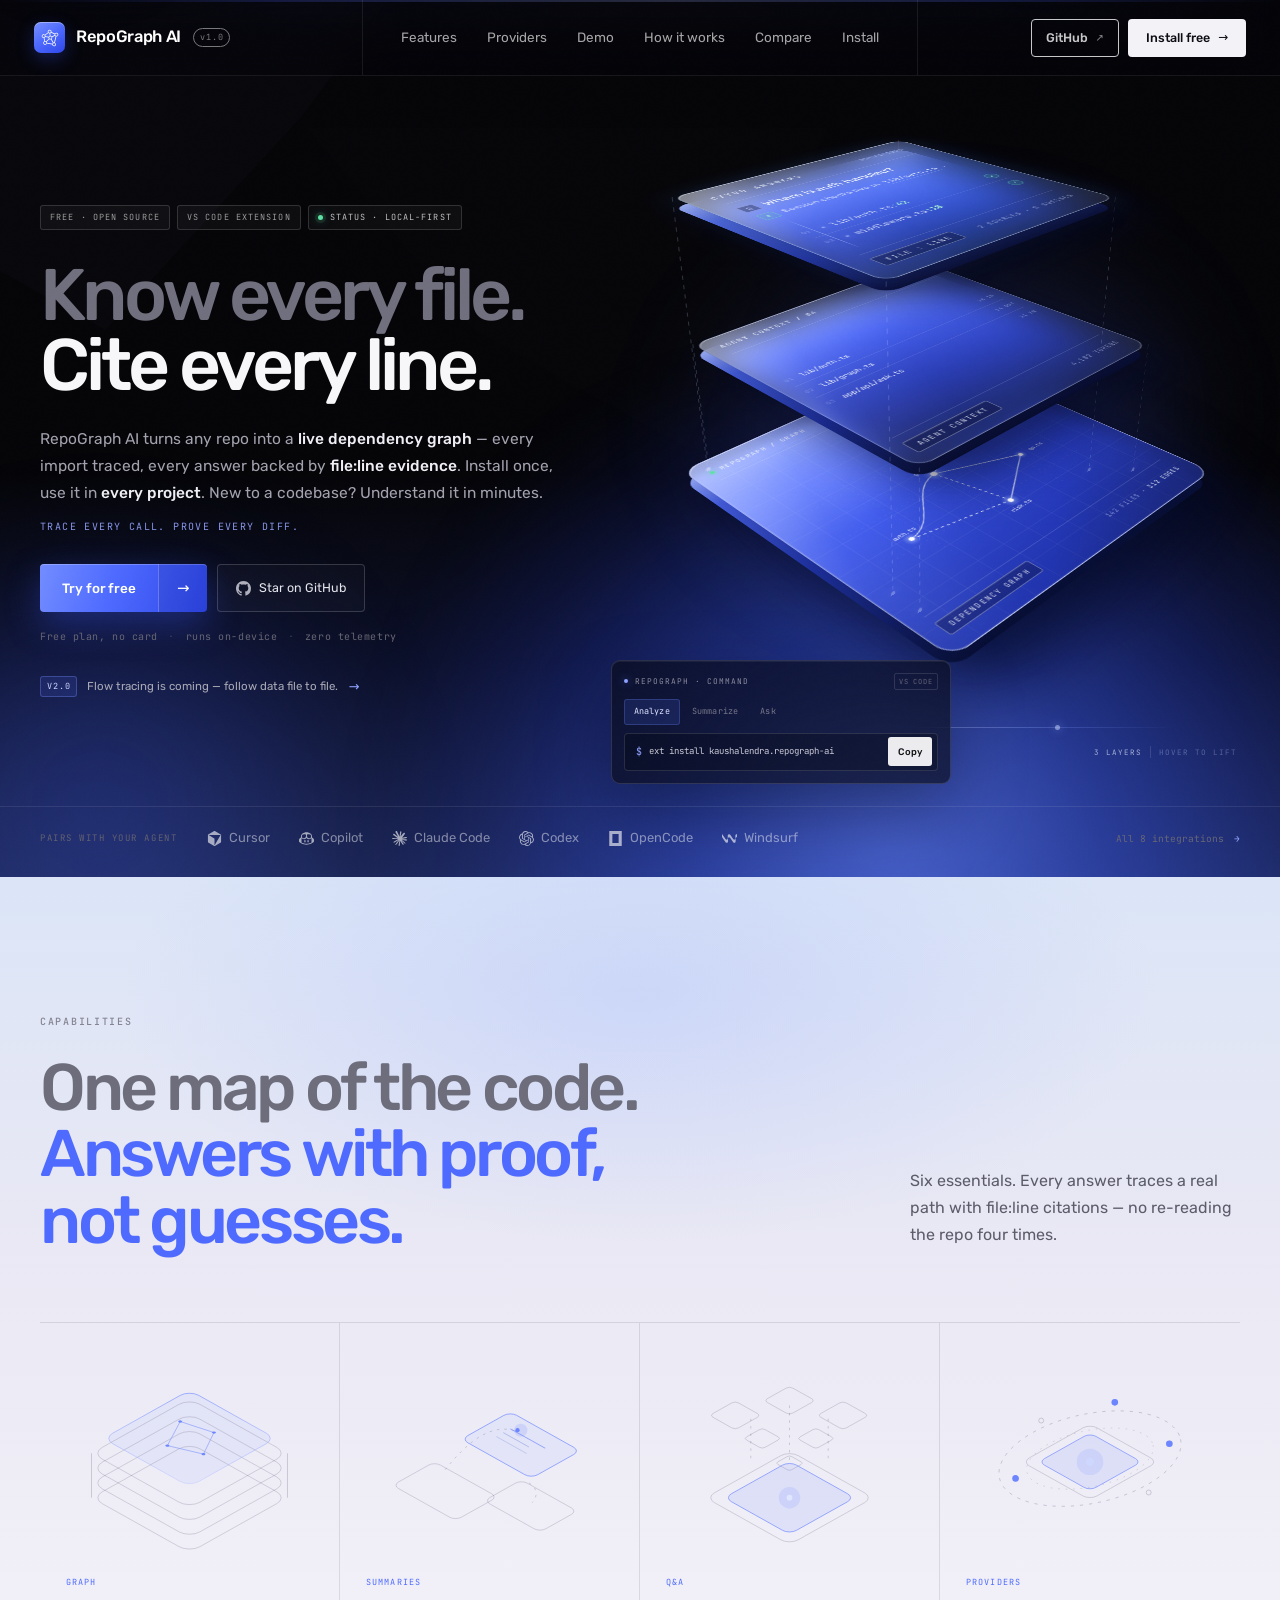
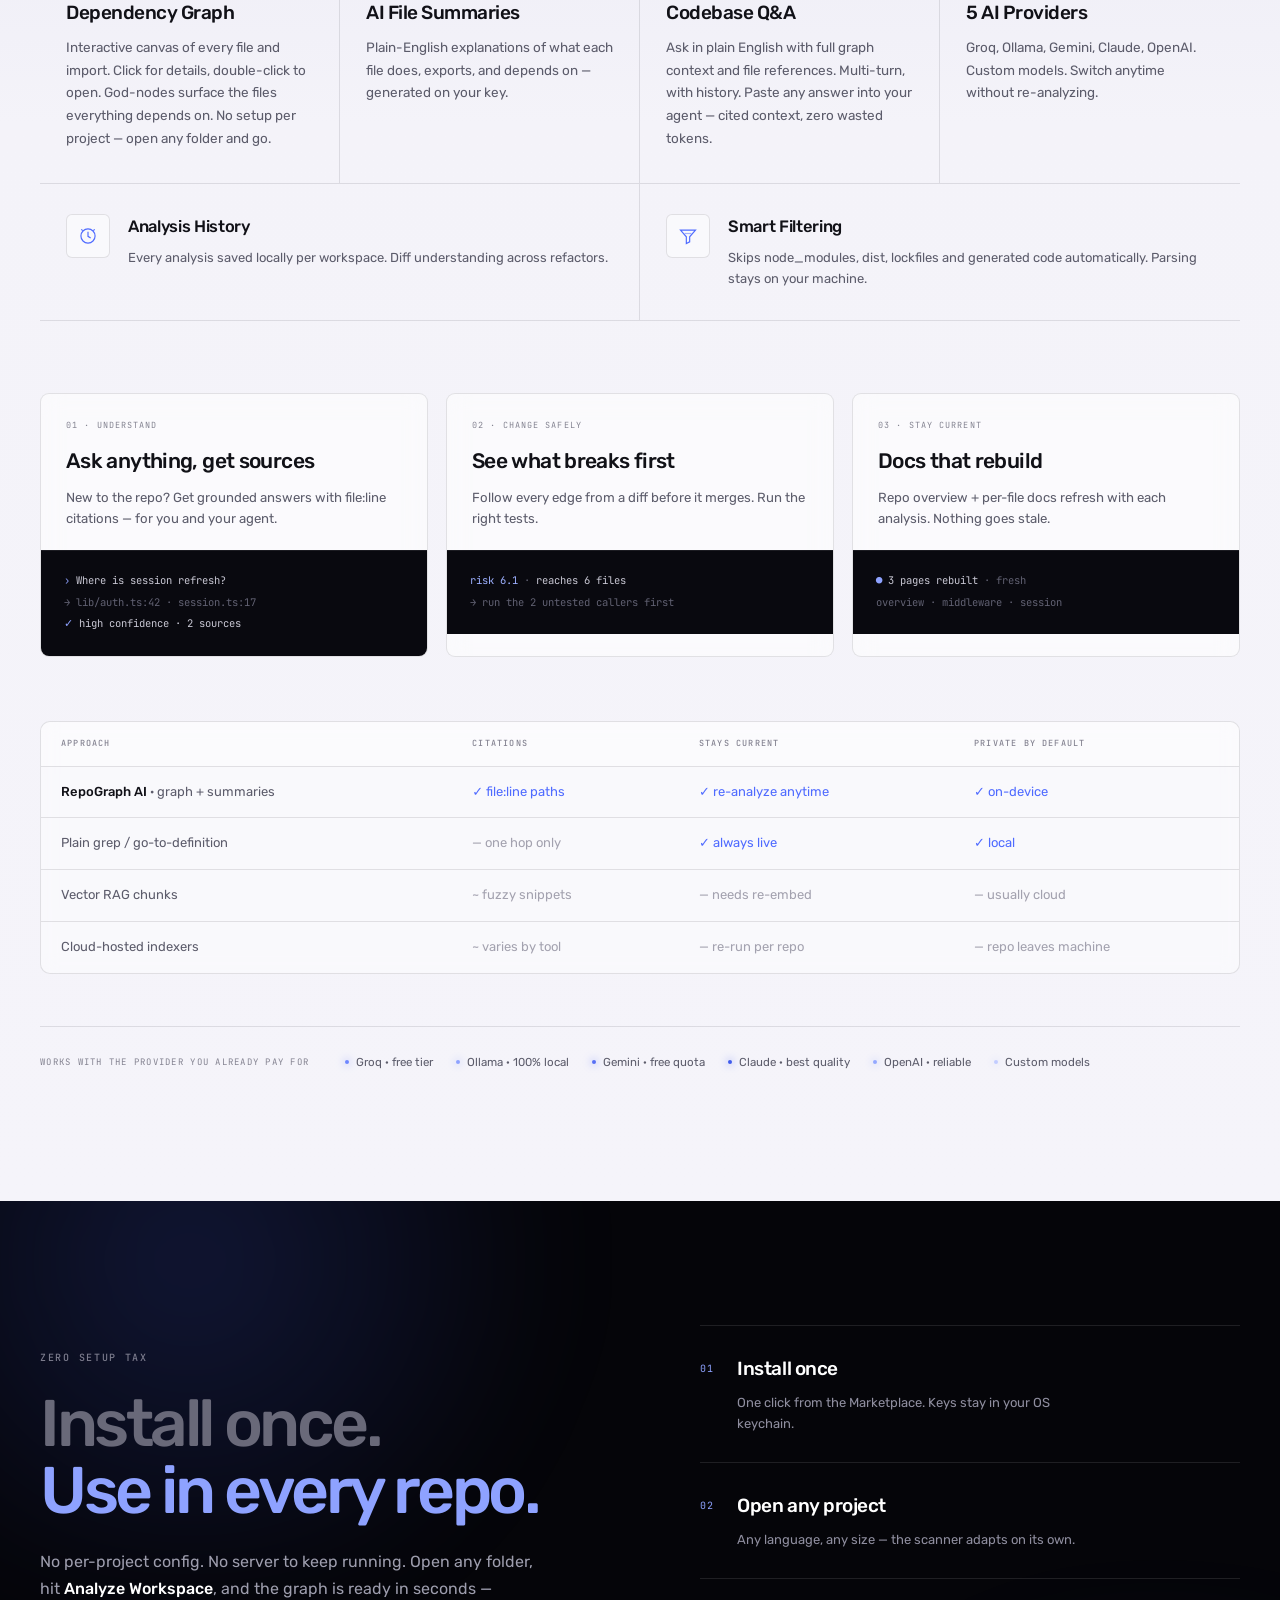
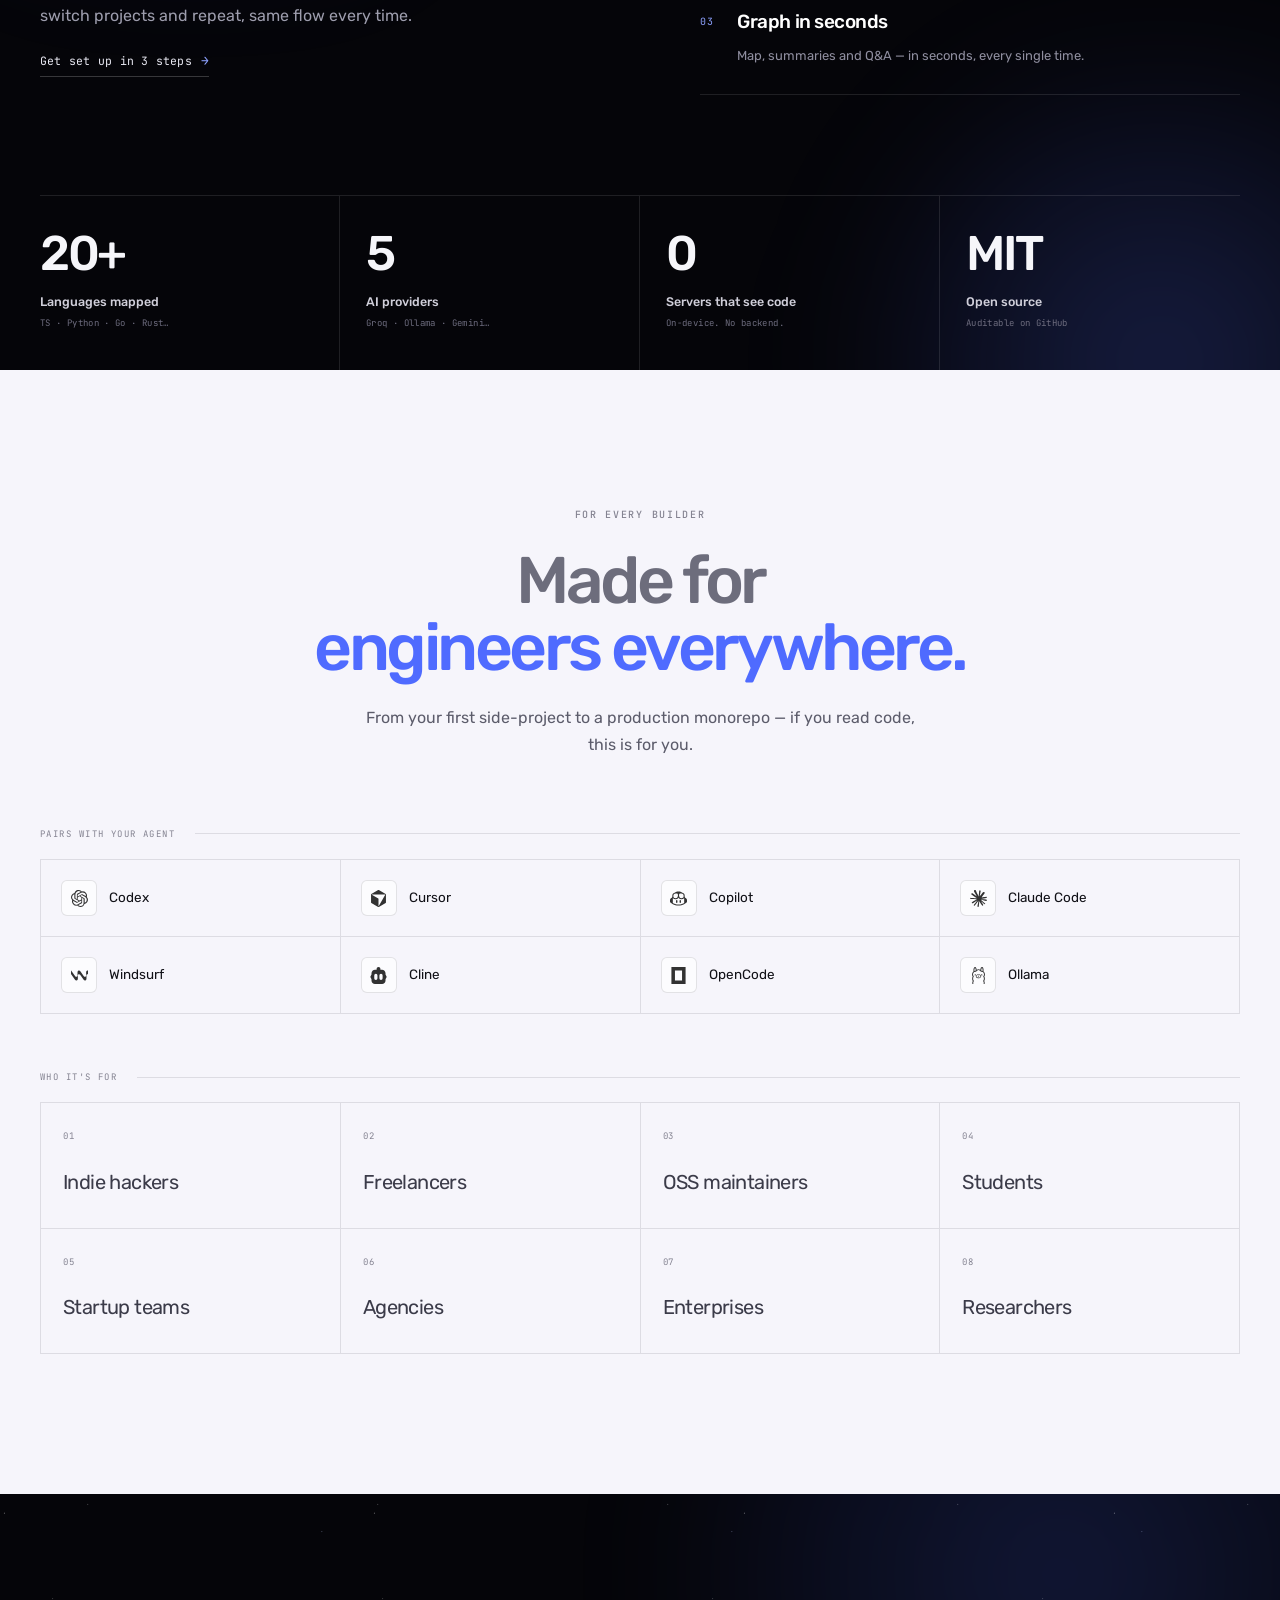
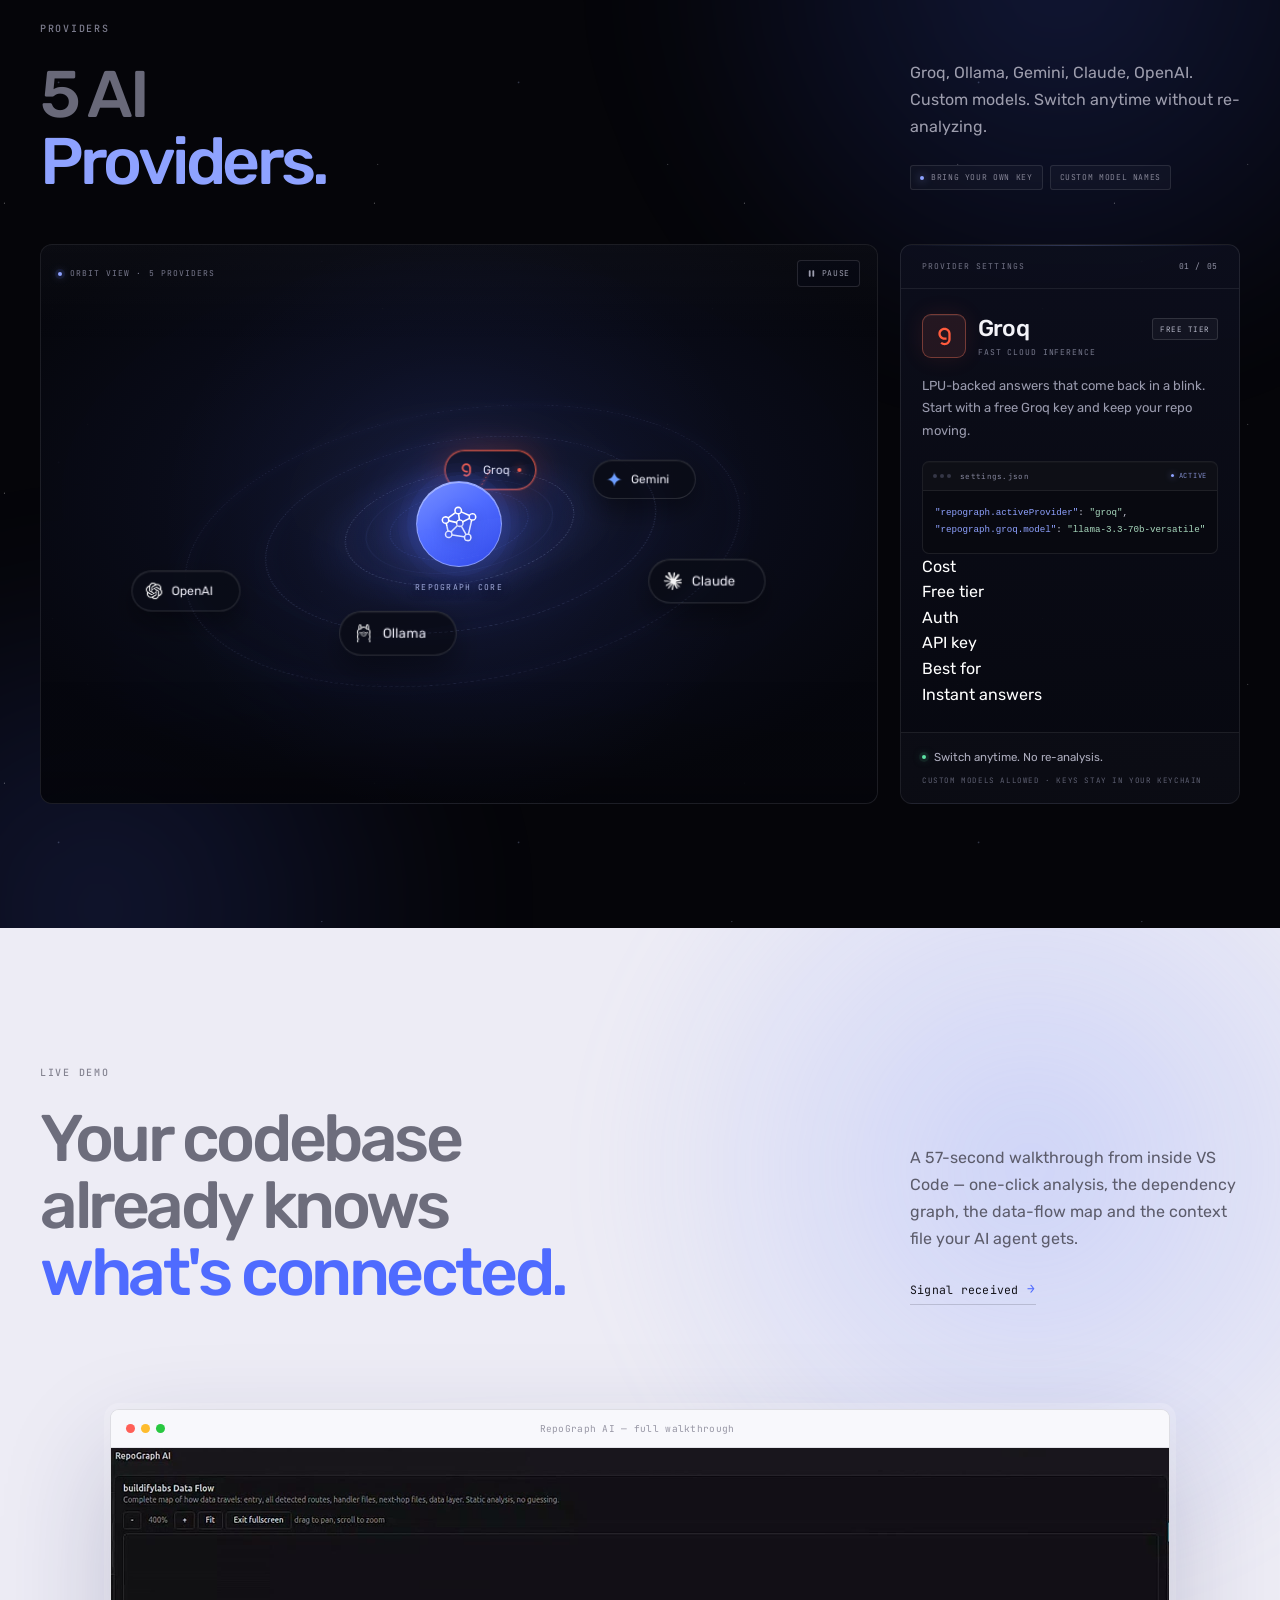
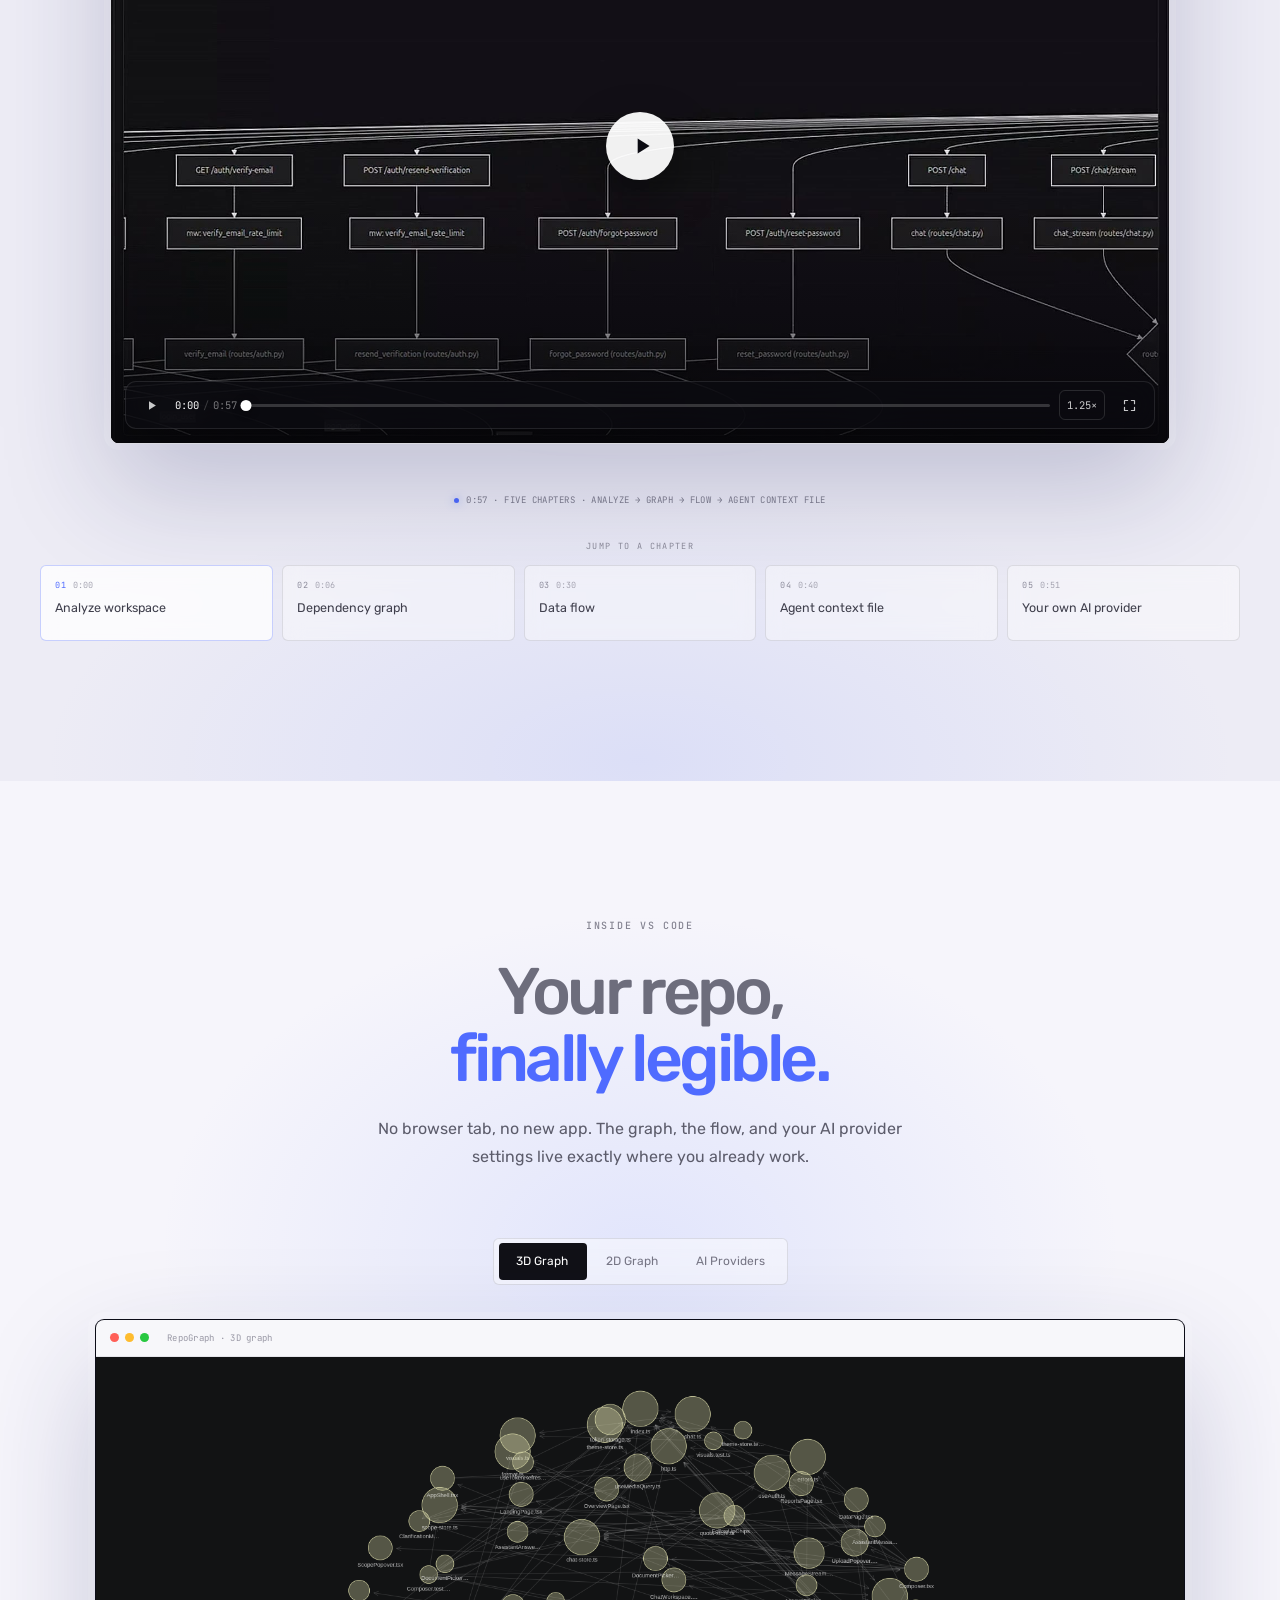
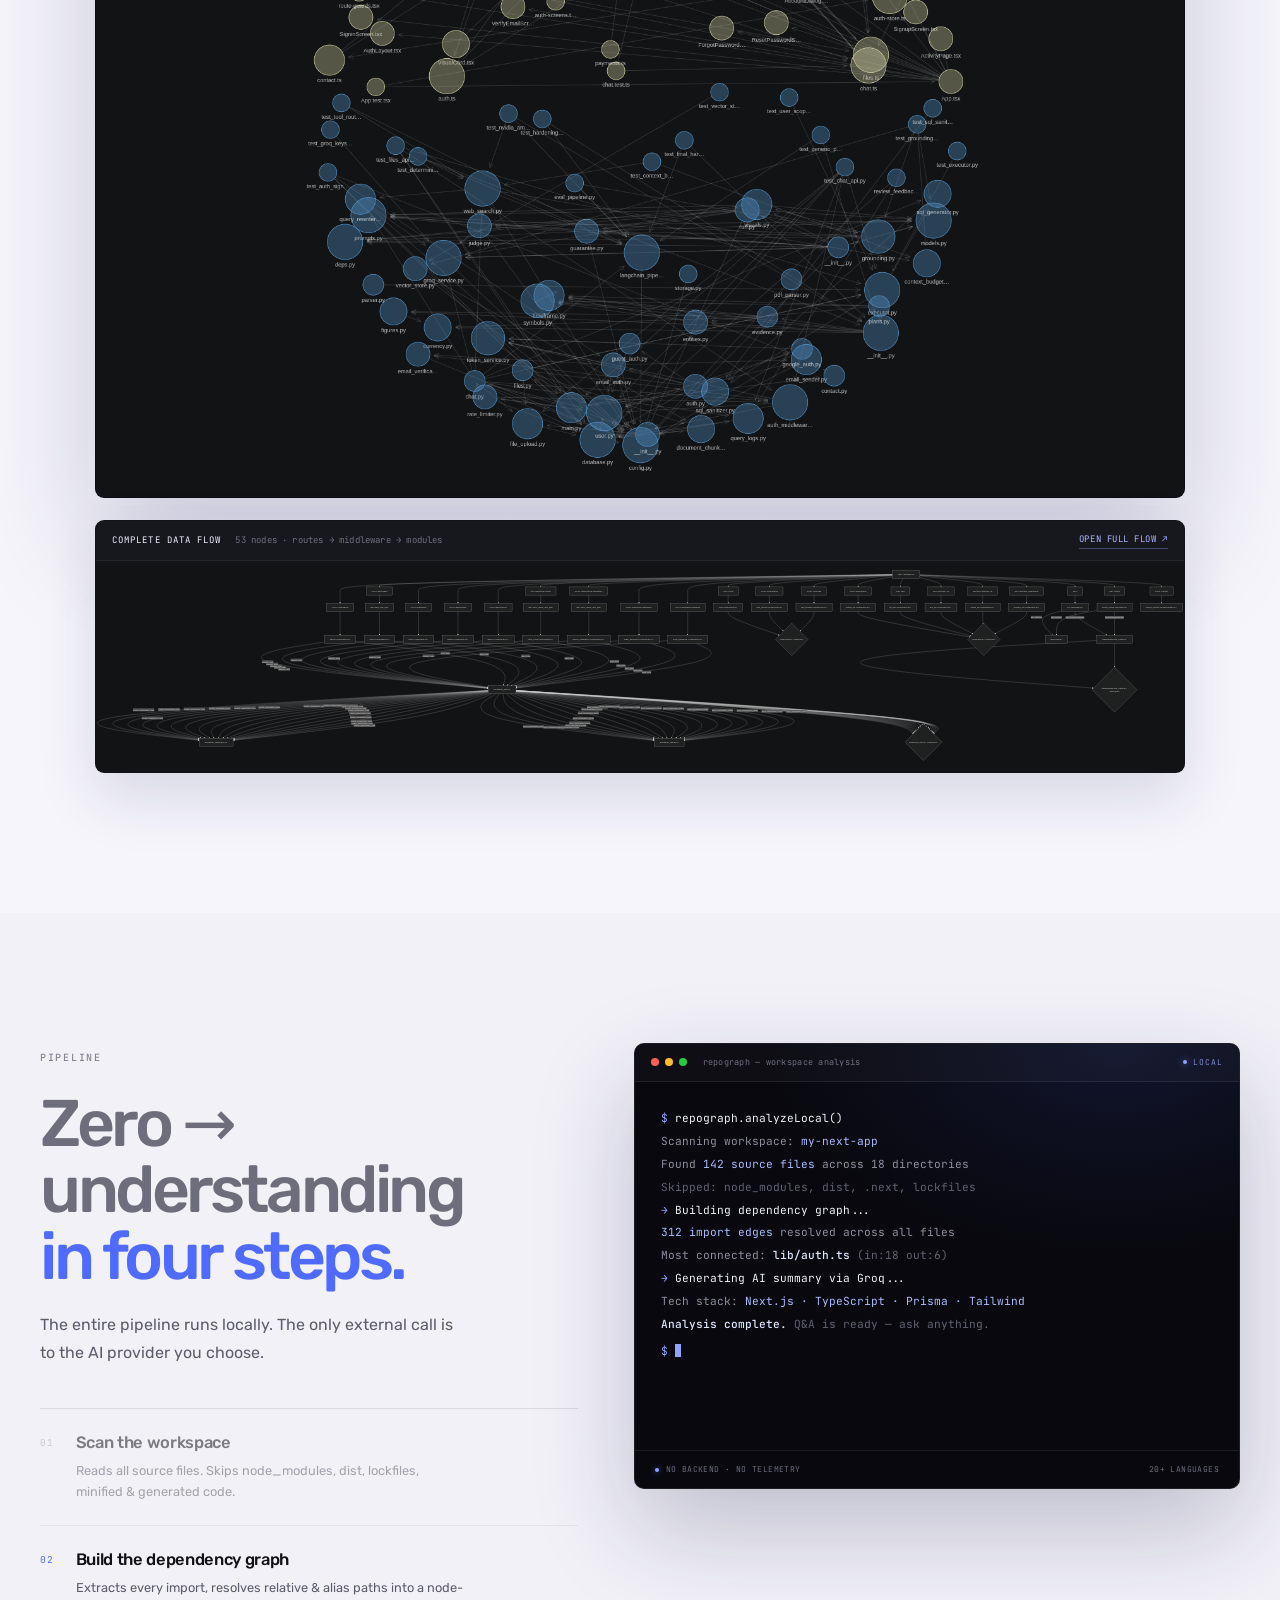
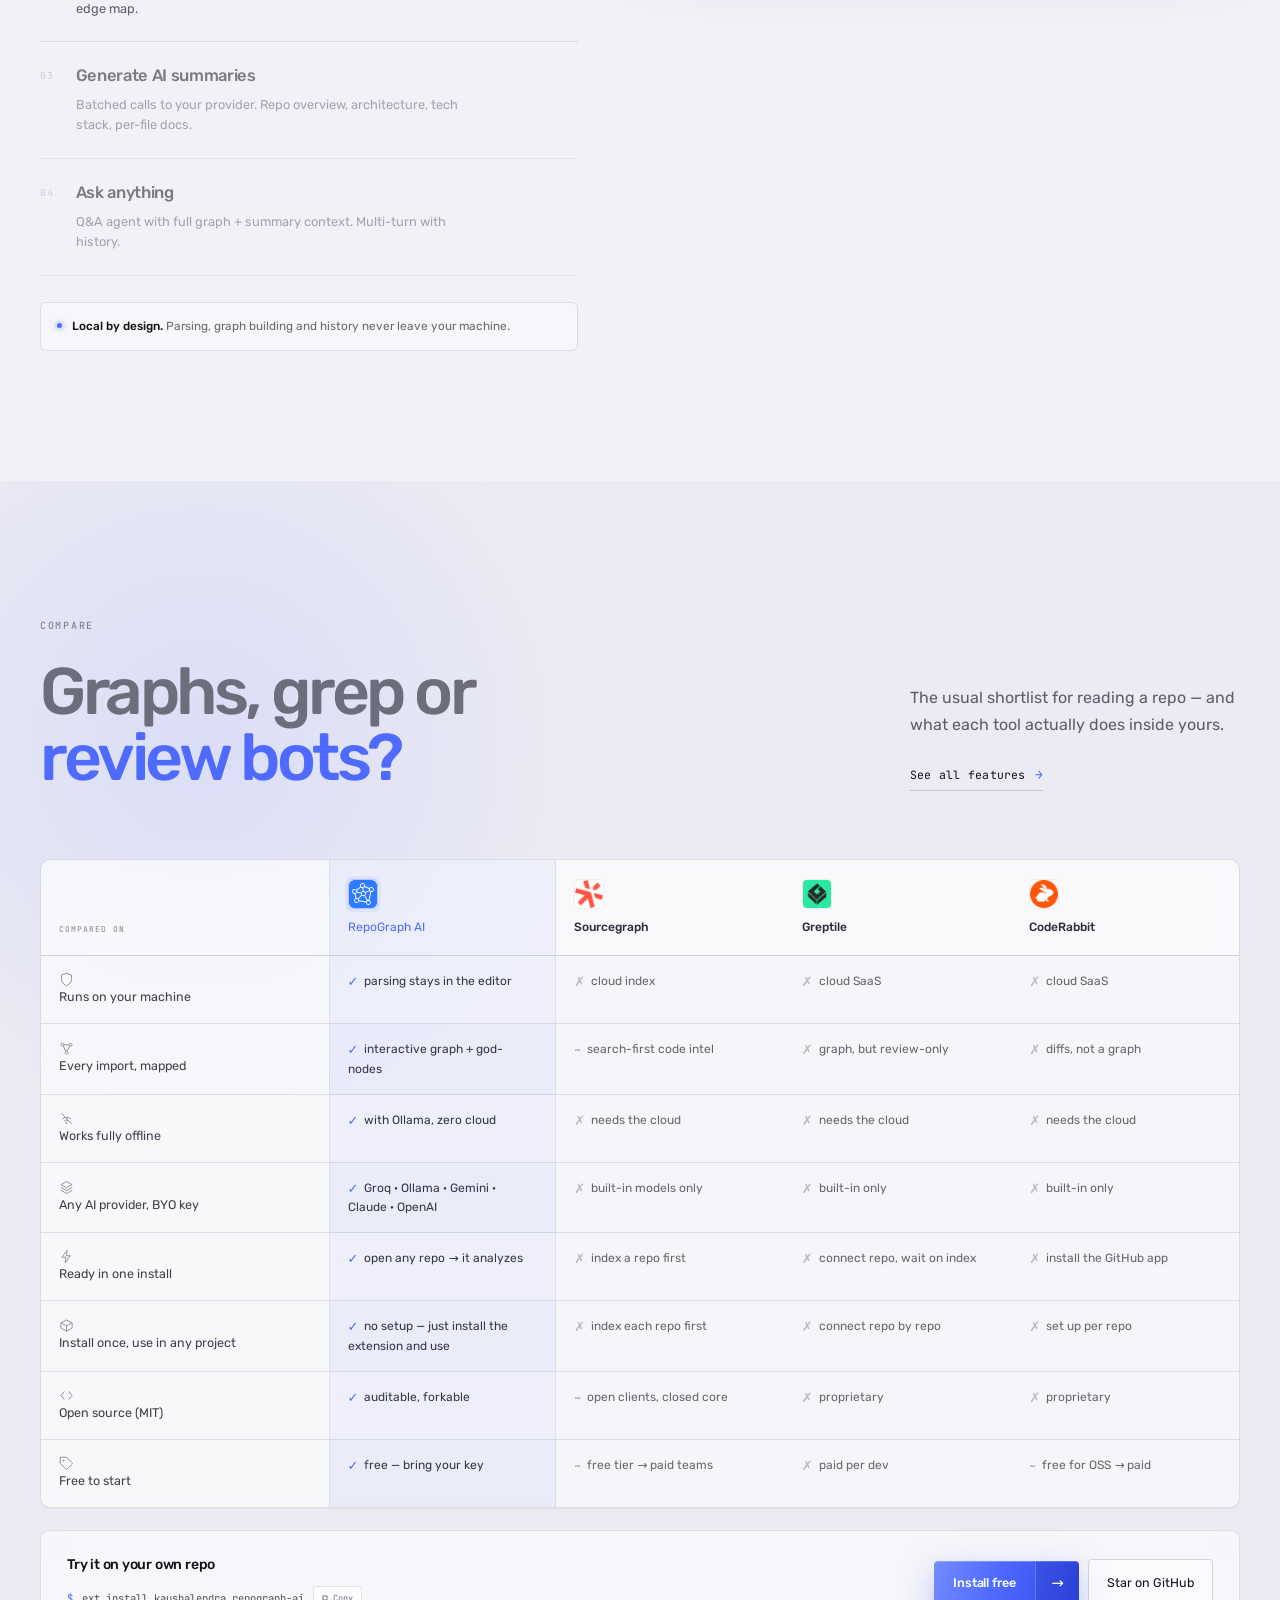
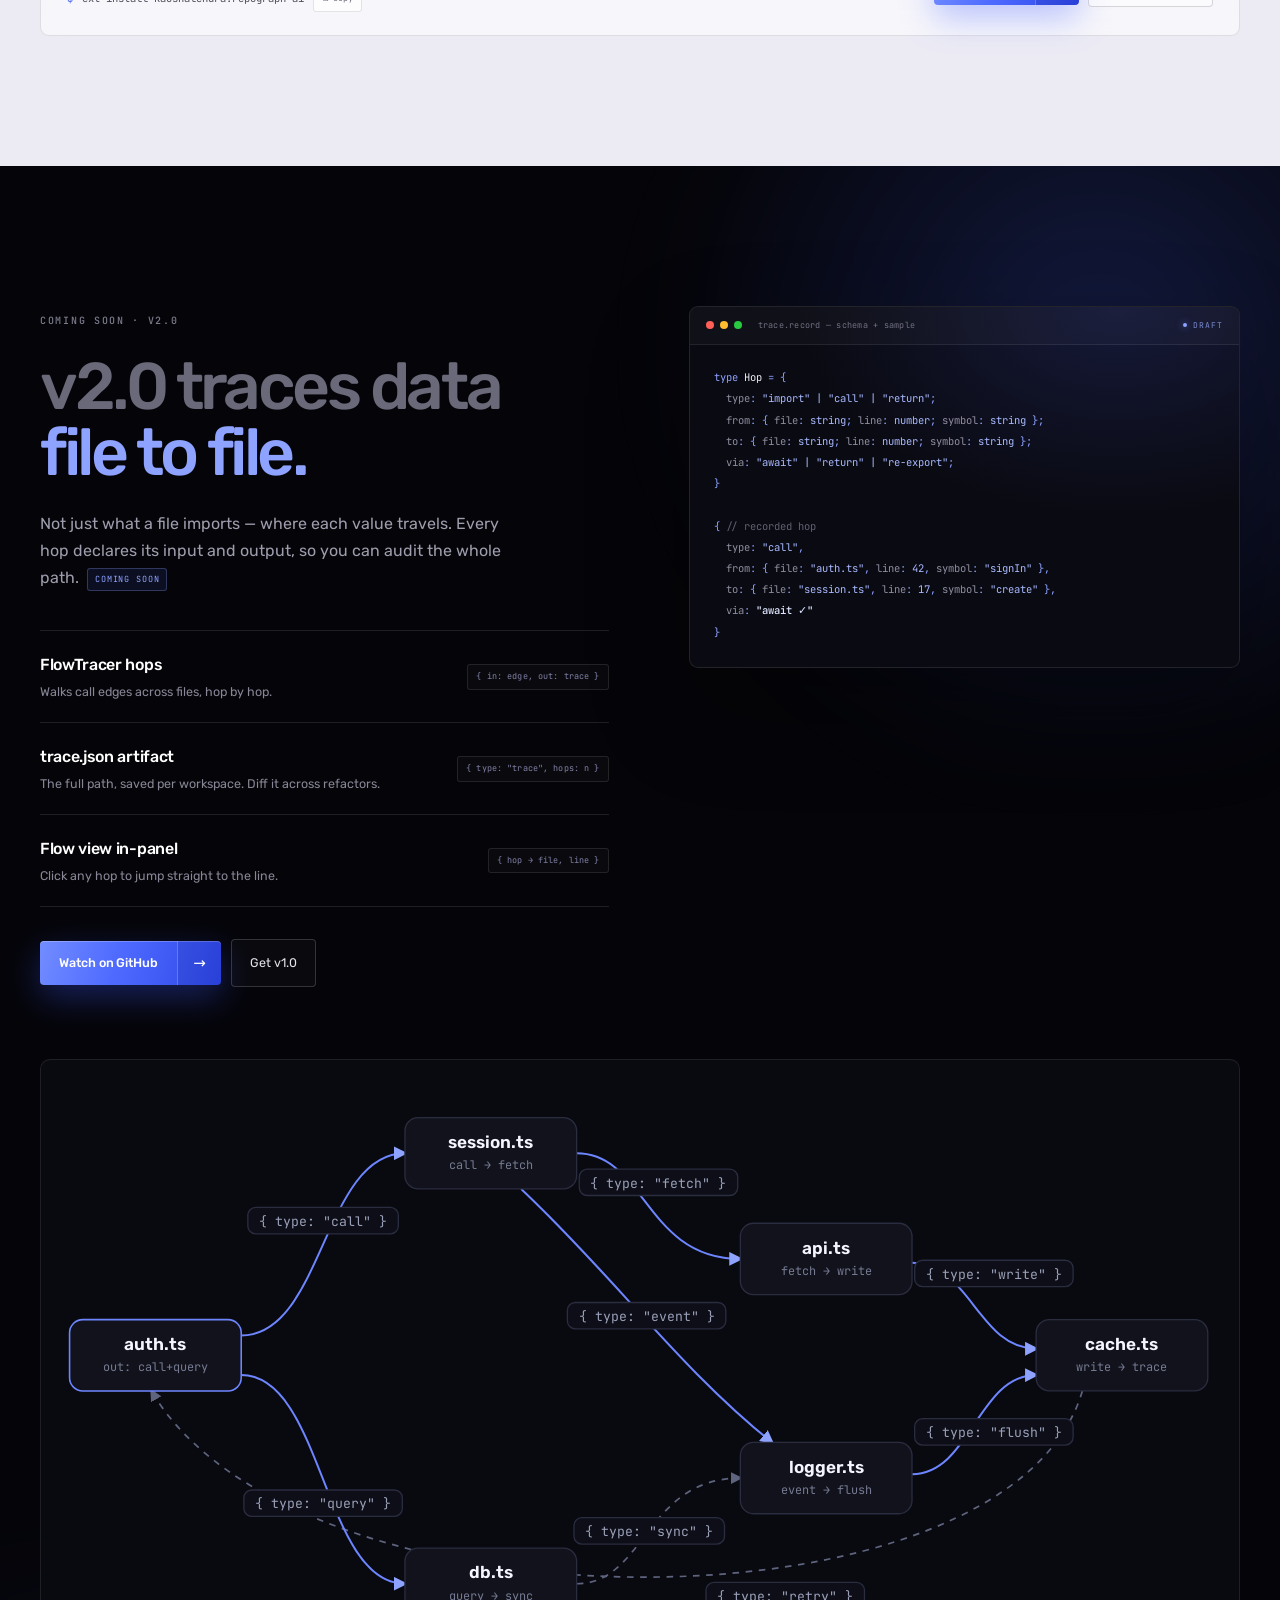
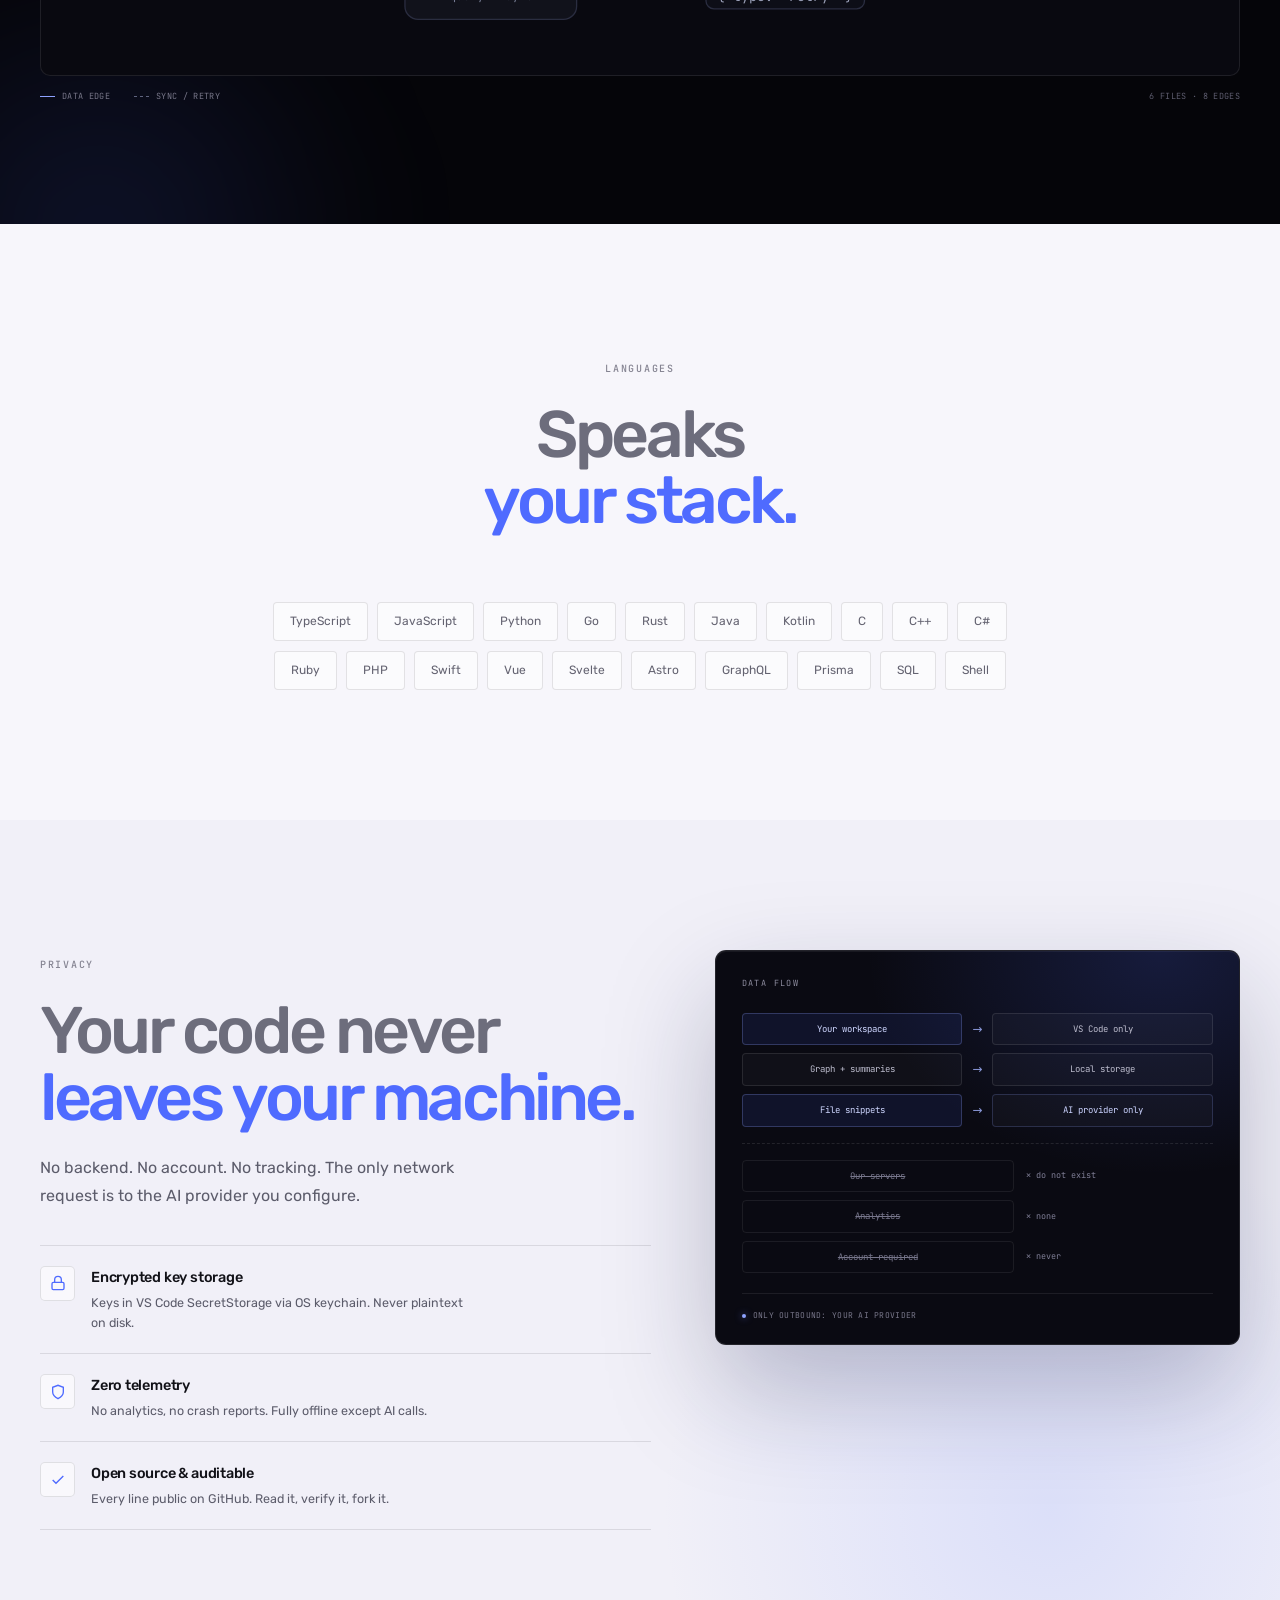
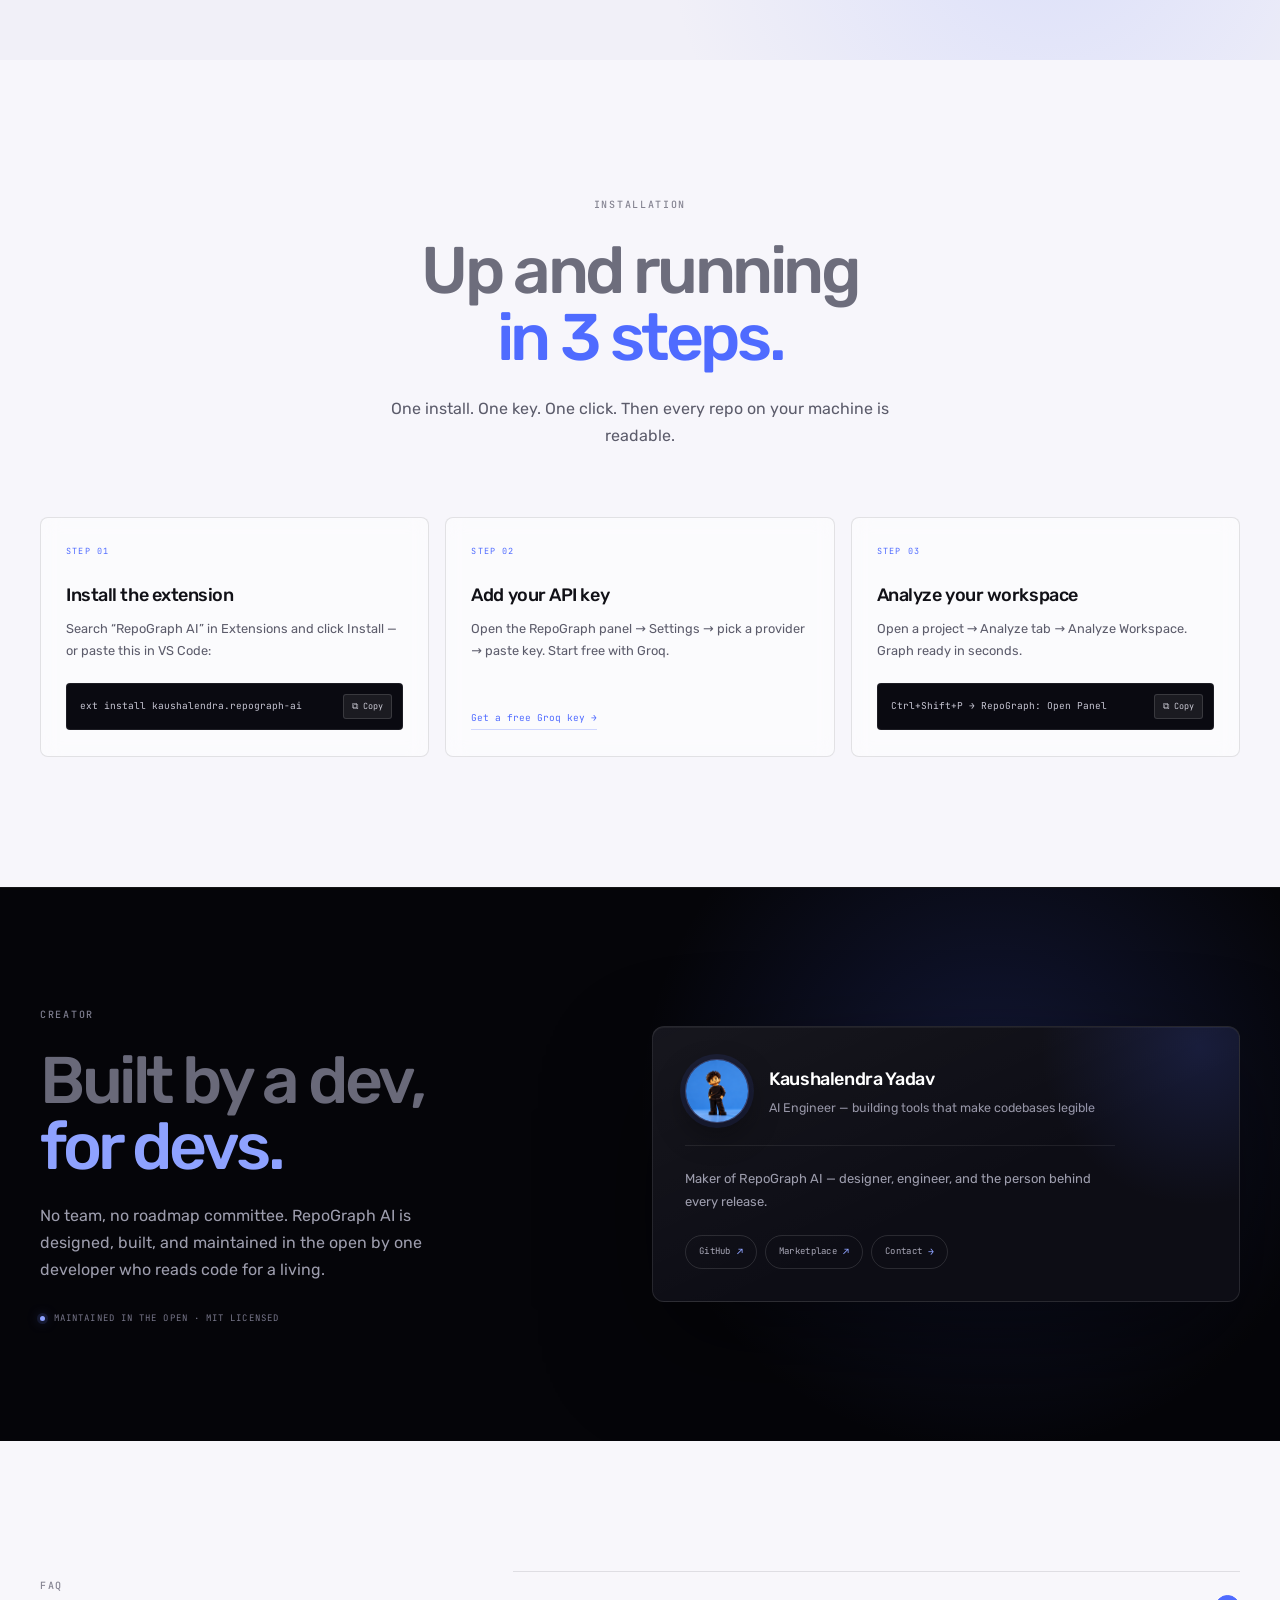
==== index.html @ 01914b10 "Refresh Q&A hero and screenshot gallery Replace old screenshots with 3D/2D graph and provider settin" ====
<!doctype html>
<html lang="en">
  <head>
    <script async src="https://www.googletagmanager.com/gtag/js?id=G-0S1X48E07N"></script>
    <script>
      window.dataLayer = window.dataLayer || [];
      function gtag() { dataLayer.push(arguments); }
      gtag("js", new Date());
      gtag("config", "G-0S1X48E07N");
    </script>
    <meta charset="UTF-8" />
    <meta name="viewport" content="width=device-width, initial-scale=1.0" />
    <title>RepoGraph AI - AI Coding Agent Graph & VS Code Dependency Visualizer</title>
    <meta name="description" content="RepoGraph AI turns any repo into an AI coding-agent graph: visual dependency maps, AI summaries & Q&A in VS Code. Free, open source, your own key." />
    <meta name="keywords" content="VS Code extension, dependency graph, codebase visualizer, AI code understanding, repo graph, codebase explorer, file dependency map, code analysis tool, open source VS Code, Groq AI, Ollama VS Code, codebase Q&A, TypeScript dependency graph, code architecture visualization, ai graph, graph ai, repograph, repo graph ai, graph repo, repository graph, codebase graph, coding agent graph, graph for coding agent, ai coding agent, ai agent codebase" />
    <meta name="author" content="Kaushalendra Yadav" />
    <meta name="robots" content="index, follow, max-snippet:-1, max-image-preview:large, max-video-preview:-1" />
    <meta name="googlebot" content="index, follow" />
    <link rel="canonical" href="https://repograph.kaushalendra.me/" />
    <meta property="og:type" content="website" />
    <meta property="og:url" content="https://repograph.kaushalendra.me/" />
    <meta property="og:site_name" content="RepoGraph AI" />
    <meta property="og:title" content="RepoGraph AI - The AI Graph for Coding Agents" />
    <meta property="og:description" content="Turn any repo into an AI coding-agent graph: dependency maps, AI summaries, and live Q&A - all inside VS Code. Free, open source, bring your own API key." />
    <meta property="og:image" content="https://repograph.kaushalendra.me/assets/og-image.png" />
    <meta property="og:image:secure_url" content="https://repograph.kaushalendra.me/assets/og-image.png" />
    <meta property="og:image:type" content="image/png" />
    <meta property="og:image:width" content="1200" />
    <meta property="og:image:height" content="630" />
    <meta property="og:image:alt" content="RepoGraph AI - Visual dependency graph with AI summaries for VS Code" />
    <meta property="og:video" content="https://repograph.kaushalendra.me/assets/walkthrough.mp4" />
    <meta property="og:video:secure_url" content="https://repograph.kaushalendra.me/assets/walkthrough.mp4" />
    <meta property="og:video:type" content="video/mp4" />
    <meta property="og:video:width" content="1920" />
    <meta property="og:video:height" content="1080" />
    <meta property="og:locale" content="en_US" />
    <meta name="twitter:card" content="summary_large_image" />
    <meta name="twitter:site" content="@kaushalxcode" />
    <meta name="twitter:creator" content="@kaushalxcode" />
    <meta name="twitter:url" content="https://repograph.kaushalendra.me/" />
    <meta name="twitter:title" content="RepoGraph AI - The AI Graph for Coding Agents" />
    <meta name="twitter:description" content="Free VS Code extension: turn any repo into a coding-agent graph with dependency maps, AI summaries & Q&A. Bring your own API key. Zero telemetry." />
    <meta name="twitter:image" content="https://repograph.kaushalendra.me/assets/og-image.png" />
    <meta name="twitter:image:alt" content="RepoGraph AI dependency graph and AI summary inside VS Code" />
    <meta name="theme-color" content="#06060B" />
    <script type="application/ld+json">
      {
        "@context": "https://schema.org",
        "@graph": [
          {
            "@type": "SoftwareApplication",
            "@id": "https://repograph.kaushalendra.me/#app",
            "name": "RepoGraph AI",
            "alternateName": ["RepoGraph", "Repo Graph AI", "RepoGraphAI"],
            "description": "RepoGraph AI (RepoGraph) turns any repository into an AI coding-agent graph: a free, open-source VS Code extension that maps your codebase into an interactive dependency graph with AI-generated summaries and live Q&A. Supports Groq, Ollama, Gemini, Anthropic Claude, and OpenAI.",
            "url": "https://repograph.kaushalendra.me/",
            "applicationCategory": "DeveloperApplication",
            "operatingSystem": "Windows, macOS, Linux",
            "softwareVersion": "1.0",
            "license": "https://github.com/Kaushalendra-Marcus/RepoGraph-AI/blob/main/LICENSE",
            "isAccessibleForFree": true,
            "offers": { "@type": "Offer", "price": "0", "priceCurrency": "USD" },
            "downloadUrl": "https://marketplace.visualstudio.com/items?itemName=kaushalendra.repograph-ai",
            "author": { "@type": "Person", "name": "Kaushalendra Yadav", "url": "https://github.com/Kaushalendra-Marcus" }
          },
          {
            "@type": "WebSite",
            "@id": "https://repograph.kaushalendra.me/#website",
            "url": "https://repograph.kaushalendra.me/",
            "name": "RepoGraph AI",
            "inLanguage": "en-US"
          },
          {
            "@type": "VideoObject",
            "@id": "https://repograph.kaushalendra.me/#walkthrough",
            "name": "RepoGraph AI - 57-second walkthrough",
            "description": "Walkthrough of RepoGraph AI inside VS Code: one-click workspace analysis, the interactive dependency graph, the generated data-flow map and the REPOGRAPH-CONTEXT.md file that AI coding agents read.",
            "thumbnailUrl": "https://repograph.kaushalendra.me/assets/walkthrough-poster.jpg",
            "uploadDate": "2026-10-18",
            "duration": "PT57S",
            "contentUrl": "https://repograph.kaushalendra.me/assets/walkthrough.mp4",
            "embedUrl": "https://repograph.kaushalendra.me/#demo",
            "isFamilyFriendly": true,
            "creator": { "@type": "Person", "name": "Kaushalendra Yadav", "url": "https://github.com/Kaushalendra-Marcus" }
          },
          {
            "@type": "FAQPage",
            "mainEntity": [
              { "@type": "Question", "name": "Is RepoGraph AI free?", "acceptedAnswer": { "@type": "Answer", "text": "Yes. 100% free and MIT-licensed. Bring your own API key from Groq (free tier) or Ollama (fully local)." } },
              { "@type": "Question", "name": "Does RepoGraph AI send my code to a server?", "acceptedAnswer": { "@type": "Answer", "text": "No. No backend server. The only external request is to the AI provider you configure." } },
              { "@type": "Question", "name": "Which AI providers are supported?", "acceptedAnswer": { "@type": "Answer", "text": "Groq, Ollama, Google Gemini, Anthropic Claude, and OpenAI with custom model names." } },
              { "@type": "Question", "name": "How do I install RepoGraph AI?", "acceptedAnswer": { "@type": "Answer", "text": "Search RepoGraph AI in the VS Code Marketplace or run ext install kaushalendra.repograph-ai." } },
              { "@type": "Question", "name": "What is an AI coding agent graph?", "acceptedAnswer": { "@type": "Answer", "text": "An AI coding agent graph is a machine-readable map of a repository with files as nodes and imports and calls as typed edges. RepoGraph AI builds this graph for any repo." } },
              { "@type": "Question", "name": "Can coding agents use my RepoGraph repo graph?", "acceptedAnswer": { "@type": "Answer", "text": "Yes. The RepoGraph flow tracer exports the repo graph as typed trace records that coding agents can consume, with file and line references." } },
              { "@type": "Question", "name": "How is RepoGraph different from other repo graph tools?", "acceptedAnswer": { "@type": "Answer", "text": "RepoGraph AI combines a live dependency graph, per-file AI summaries, multi-turn codebase Q&A, five AI providers, and zero telemetry, free and open source inside VS Code." } }
            ]
          }
        ]
      }
    </script>
    <link rel="preconnect" href="https://fonts.googleapis.com" />
    <link rel="preconnect" href="https://fonts.gstatic.com" crossorigin />
    <link href="https://fonts.googleapis.com/css2?family=Rubik:wght@300;400;500;600;700&family=JetBrains+Mono:wght@400;500&display=swap" rel="stylesheet" />
    <link rel="icon" type="image/svg+xml" href="/assets/favicon.svg" />
    <link rel="icon" type="image/png" sizes="48x48" href="/assets/favicon-48x48.png" />
    <link rel="shortcut icon" href="/favicon.ico" />
    <link rel="apple-touch-icon" sizes="180x180" href="/assets/apple-touch-icon.png" />
    <link rel="manifest" href="/site.webmanifest" />
    <meta name="msapplication-TileColor" content="#4F6BFF" />
    <link rel="stylesheet" href="styles.css?v=10" />
  </head>

  <body id="top">
    <a class="skip-link" href="#features">Skip to content</a>
    <div class="grain" aria-hidden="true"></div>

    <!-- ═══════════════ NAV ═══════════════ -->
    <header class="site-nav nav-dark" id="siteNav">
      <div class="nav-inner">
        <a class="brand" href="/" aria-label="RepoGraph AI — home">
          <span class="brand-mark" aria-hidden="true">
            <svg viewBox="0 0 24 24" fill="currentColor" xmlns="http://www.w3.org/2000/svg"><path d="M3.5 12c.015 0 .028-.004.042-.004l.94 4.226a2.497 2.497 0 1 0 3.345 3.173l7.182 1.197a2.491 2.491 0 1 0 3.527-2.36l1.902-8.238c.021 0 .04.006.062.006a2.5 2.5 0 1 0-2.03-3.95l-4.53-2.012a2.5 2.5 0 1 0-4.692.528L5.151 7.637A2.495 2.495 0 1 0 3.5 12zm1.018-.222a2.51 2.51 0 0 0 1.26-1.26l4.226.94c0 .014-.004.027-.004.042a2.484 2.484 0 0 0 .416 1.377l-3.54 3.54A2.483 2.483 0 0 0 5.5 16c-.014 0-.028.004-.042.004zm7.184-2.635a2.501 2.501 0 0 0-1.48 1.339l-4.226-.94c0-.014.004-.027.004-.042a2.472 2.472 0 0 0-.247-1.065l4.096-3.072a2.477 2.477 0 0 0 1.457.617zM14 11v1a1 1 0 0 1-1 1h-1a1 1 0 0 1-1-1v-1a1 1 0 0 1 1-1h1a1 1 0 0 1 1 1zm1.173 8.605L7.99 18.408a2.483 2.483 0 0 0-.407-1.285l3.54-3.54a2.405 2.405 0 0 0 2.123.29l2.632 4.74a2.494 2.494 0 0 0-.706.992zM6 20H5a1 1 0 0 1-1-1v-1a1 1 0 0 1 1-1h1a1 1 0 0 1 1 1v1a1 1 0 0 1-1 1zm13 0v1a1 1 0 0 1-1 1h-1a1 1 0 0 1-1-1v-1a1 1 0 0 1 1-1h1a1 1 0 0 1 1 1zm-1.438-1.994c-.02 0-.04-.006-.062-.006a2.466 2.466 0 0 0-.747.127l-2.632-4.74a2.411 2.411 0 0 0 .784-2.53l3.638-1.82a2.502 2.502 0 0 0 .92.731zM20 6h1a1 1 0 0 1 1 1v1a1 1 0 0 1-1 1h-1a1 1 0 0 1-1-1V7a1 1 0 0 1 1-1zm-1.939.963a2.301 2.301 0 0 0 .034 1.18l-3.638 1.82a2.483 2.483 0 0 0-1.763-.943l-.396-3.163a2.499 2.499 0 0 0 1.231-.908zM10 4V3a1 1 0 0 1 1-1h1a1 1 0 0 1 1 1v1a1 1 0 0 1-1 1h-1a1 1 0 0 1-1-1zM2 9a1 1 0 0 1 1-1h1a1 1 0 0 1 1 1v1a1 1 0 0 1-1 1H3a1 1 0 0 1-1-1z"/></svg>
          </span>
          <span class="brand-name">RepoGraph <em>AI</em></span>
          <span class="brand-ver">v1.0</span>
        </a>

        <nav class="nav-links" id="navlinks" aria-label="Primary">
          <a href="#features">Features</a>
          <a href="#providers">Providers</a>
          <a href="#demo">Demo</a>
          <a href="#how">How it works</a>
          <a href="#compare">Compare</a>
          <a href="#install">Install</a>
        </nav>

        <div class="nav-actions">
          <a class="nav-ghost" href="https://github.com/Kaushalendra-Marcus/RepoGraph-AI" target="_blank" rel="noopener">GitHub <span aria-hidden="true">↗</span></a>
          <a class="nav-cta" href="https://marketplace.visualstudio.com/items?itemName=kaushalendra.repograph-ai" target="_blank" rel="noopener">Install free <span aria-hidden="true">→</span></a>
          <button class="nav-burger" id="hamburger" type="button" aria-label="Open menu" aria-expanded="false" aria-controls="mobileMenu">
            <span></span><span></span>
          </button>
        </div>
      </div>

      <div class="mobile-panel" id="mobileMenu" aria-hidden="true">
        <nav aria-label="Mobile">
          <a href="#features">Features</a>
          <a href="#providers">Providers</a>
          <a href="#demo">Live demo</a>
          <a href="#how">How it works</a>
          <a href="#compare">Compare</a>
          <a href="#install">Install</a>
          <a href="https://github.com/Kaushalendra-Marcus/RepoGraph-AI" target="_blank" rel="noopener">GitHub <span aria-hidden="true">↗</span></a>
        </nav>
        <a class="mobile-cta" href="https://marketplace.visualstudio.com/items?itemName=kaushalendra.repograph-ai" target="_blank" rel="noopener">Install free <span aria-hidden="true">→</span></a>
        <span class="mobile-note">Free · open source · MIT licensed</span>
      </div>
    </header>

    <main>
      <!-- ═══════════════ HERO ═══════════════ -->
      <section class="hero" data-nav-theme="dark" aria-label="RepoGraph AI introduction">
        <div class="hero-bg" aria-hidden="true">
          <span class="hero-facet f1"></span>
          <span class="hero-facet f2"></span>
          <span class="hero-glow g1"></span>
          <span class="hero-glow g2"></span>
          <span class="hero-horizon"></span>
        </div>

        <div class="wrap hero-inner">
          <div class="hero-copy">
            <div class="hero-badges">
              <span class="badge">Free · open source</span>
              <span class="badge">VS Code extension</span>
              <span class="badge badge-status"><i class="dot"></i>Status · local-first</span>
            </div>

            <h1 class="hero-title">
              <span class="dim">Know every file.</span>
              <span>Cite every line.</span>
            </h1>

            <p class="hero-sub">RepoGraph AI turns any repo into a <strong>live dependency graph</strong> — every import traced, every answer backed by <strong>file:line evidence</strong>. Install once, use it in <strong>every project</strong>. New to a codebase? Understand it in minutes. <em>Trace every call. Prove every diff.</em></p>

            <div class="hero-actions">
              <a class="btn-split" href="https://marketplace.visualstudio.com/items?itemName=kaushalendra.repograph-ai" target="_blank" rel="noopener">
                <span class="btn-label">Try for free</span>
                <span class="btn-arrow" aria-hidden="true">→</span>
              </a>
              <a class="btn-ghost" href="https://github.com/Kaushalendra-Marcus/RepoGraph-AI" target="_blank" rel="noopener">
                <svg width="15" height="15" viewBox="0 0 16 16" fill="currentColor" aria-hidden="true"><path d="M8 0C3.58 0 0 3.58 0 8c0 3.54 2.29 6.53 5.47 7.59.4.07.55-.17.55-.38 0-.19-.01-.82-.01-1.49-2.01.37-2.53-.49-2.69-.94-.09-.23-.48-.94-.82-1.13-.28-.15-.68-.52-.01-.53.63-.01 1.08.58 1.23.82.72 1.21 1.87.87 2.33.66.07-.52.28-.87.51-1.07-1.78-.2-3.64-.89-3.64-3.95 0-.87.31-1.59.82-2.15-.08-.2-.36-1.02.08-2.12 0 0 .67-.21 2.2.82.64-.18 1.32-.27 2-.27.68 0 1.36.09 2 .27 1.53-1.04 2.2-.82 2.2-.82.44 1.1.16 1.92.08 2.12.51.56.82 1.27.82 2.15 0 3.07-1.87 3.75-3.65 3.95.29.25.54.73.54 1.48 0 1.07-.01 1.93-.01 2.2 0 .21.15.46.55.38A8.013 8.013 0 0016 8c0-4.42-3.58-8-8-8z"/></svg>
                Star on GitHub
              </a>
            </div>

            <p class="hero-fine">Free plan, no card <span>·</span> runs on-device <span>·</span> zero telemetry</p>

            <a class="hero-v2" href="#v2">
              <span class="v2-tag">v2.0</span>
              <span>Flow tracing is coming — follow data file to file.</span>
              <span class="v2-arrow" aria-hidden="true">→</span>
            </a>
          </div>

          <div class="hero-visual">
            <div class="iso-stage" role="img" aria-label="Three stacked isometric glass plates: a dependency graph base, an agent context layer, and a cited-answer evidence layer, connected by dashed tracking lines.">
              <div class="iso-aura" aria-hidden="true"></div>

              <div class="iso-scene">
                <!-- 01 · SOLID BASE PLATE -->
                <div class="iso-layer iso-layer--base">
                  <span class="iso-extrude" aria-hidden="true"></span>
                  <div class="iso-top">
                    <div class="iso-grid" aria-hidden="true"></div>
                    <div class="iso-ui">
                      <div class="iso-head">
                        <span class="iso-kicker"><i class="iso-live" aria-hidden="true"></i>REPOGRAPH / GRAPH</span>
                        <span class="iso-meta">142 FILES · 312 EDGES</span>
                      </div>

                      <svg class="iso-graph" viewBox="0 0 420 268" aria-hidden="true">
                        <defs>
                          <radialGradient id="isoNodeHalo">
                            <stop offset="0" stop-color="#e8efff" stop-opacity=".8"/>
                            <stop offset=".45" stop-color="#a9c0ff" stop-opacity=".34"/>
                            <stop offset="1" stop-color="#7f9cff" stop-opacity="0"/>
                          </radialGradient>
                        </defs>
                        <g transform="translate(-14 22)">
                          <g class="iso-graph-grid">
                            <path d="M42 66H378M42 134H378M42 202H378"/>
                            <path d="M112 34V234M210 34V234M308 34V234"/>
                          </g>
                          <g class="iso-graph-wires">
                            <path d="M96 188C146 182 156 120 208 112"/>
                            <path d="M208 112L318 158"/>
                            <path d="M208 112L300 60"/>
                            <path d="M318 158L232 216"/>
                            <path d="M96 188L232 216" stroke-dasharray="3 5"/>
                            <path d="M208 112L232 216" stroke-dasharray="3 5"/>
                          </g>
                          <g class="iso-graph-halo">
                            <circle cx="96" cy="188" r="11"/><circle cx="208" cy="112" r="15"/>
                            <circle cx="318" cy="158" r="9"/><circle cx="300" cy="60" r="9"/>
                            <circle cx="232" cy="216" r="12"/>
                          </g>
                          <g class="iso-graph-nodes">
                            <circle cx="96" cy="188" r="3.4"/><circle cx="208" cy="112" r="4.4"/>
                            <circle cx="318" cy="158" r="3.2"/><circle cx="300" cy="60" r="3"/>
                            <circle cx="232" cy="216" r="3.6"/>
                          </g>
                          <g class="iso-graph-labels">
                            <text x="96" y="178" text-anchor="middle">auth.ts</text>
                            <text x="208" y="101" text-anchor="middle">graph.ts</text>
                            <text x="334" y="161">qa.ts</text>
                            <text x="300" y="49" text-anchor="middle">agent.ts</text>
                            <text x="232" y="235" text-anchor="middle">risk.ts</text>
                          </g>
                        </g>
                      </svg>

                      <div class="iso-foot">
                        <span class="iso-chip">DEPENDENCY GRAPH</span>
                        <span class="iso-note">142 files <b>· 312 edges</b></span>
                      </div>
                    </div>
                  </div>
                </div>

                <!-- 02 · GLASS CONTEXT PLATE -->
                <div class="iso-layer iso-layer--context">
                  <span class="iso-extrude" aria-hidden="true"></span>
                  <div class="iso-top">
                    <div class="iso-ui">
                      <div class="iso-head">
                        <span class="iso-kicker">AGENT CONTEXT / 04</span>
                        <span class="iso-status">READY</span>
                      </div>
                      <div class="iso-rows">
                        <div class="iso-row"><span class="iso-row-i">01</span><code>lib/auth.ts</code><span class="iso-row-v">18 in</span></div>
                        <div class="iso-row"><span class="iso-row-i">02</span><code>lib/graph.ts</code><span class="iso-row-v">14 out</span></div>
                        <div class="iso-row"><span class="iso-row-i">03</span><code>app/api/ask.ts</code><span class="iso-row-v">11 in</span></div>
                      </div>
                      <div class="iso-foot">
                        <span class="iso-chip">AGENT CONTEXT</span>
                        <span class="iso-note">4,182 tokens</span>
                      </div>
                    </div>
                  </div>
                  <span class="iso-track tl" aria-hidden="true"></span>
                  <span class="iso-track tr" aria-hidden="true"></span>
                  <span class="iso-track bl" aria-hidden="true"></span>
                  <span class="iso-track br" aria-hidden="true"></span>
                </div>

                <!-- 03 · GLASS ANSWER / EVIDENCE PLATE -->
                <div class="iso-layer iso-layer--evidence">
                  <span class="iso-extrude" aria-hidden="true"></span>
                  <div class="iso-top">
                    <div class="iso-ui">
                      <div class="iso-head">
                        <span class="iso-kicker">CITED ANSWERS</span>
                        <span class="iso-meta">MULTI-TURN</span>
                      </div>
                      <div class="iso-qa">
                        <p class="iso-question"><span>Q</span> Where is auth handled?</p>
                        <p class="iso-answer"><span>A</span> Session checks live in <code>lib/auth.ts</code>.</p>
                      </div>
                      <div class="iso-evidence">
                        <div class="iso-cite"><span class="iso-cite-n">01</span><code>lib/auth.ts<b>:42</b></code><span class="iso-cite-ok">✓</span></div>
                        <div class="iso-cite"><span class="iso-cite-n">02</span><code>middleware.ts<b>:18</b></code><span class="iso-cite-ok">✓</span></div>
                      </div>
                      <div class="iso-foot">
                        <span class="iso-chip">FILE : LINE</span>
                        <span class="iso-note">2 sources · 0 guesses</span>
                      </div>
                    </div>
                  </div>
                  <span class="iso-track tl" aria-hidden="true"></span>
                  <span class="iso-track tr" aria-hidden="true"></span>
                  <span class="iso-track bl" aria-hidden="true"></span>
                  <span class="iso-track br" aria-hidden="true"></span>
                </div>
              </div>

              <div class="iso-hint" aria-hidden="true"><span>3 layers</span><b>hover to lift</b></div>
              <div class="iso-groundline" aria-hidden="true"></div>
            </div>

            <div class="hero-command">
              <div class="hc-head">
                <span><i class="dot"></i>Repograph · command</span>
                <span class="hc-os">VS CODE</span>
              </div>
              <div class="hero-tabs" role="group" aria-label="Try a command">
                <button class="htab active" type="button" data-cmd="ext install kaushalendra.repograph-ai" aria-pressed="true">Analyze</button>
                <button class="htab" type="button" data-cmd="Ctrl+Shift+P → RepoGraph: Summarize" aria-pressed="false">Summarize</button>
                <button class="htab" type="button" data-cmd="Ctrl+Shift+P → RepoGraph: Ask" aria-pressed="false">Ask</button>
              </div>
              <div class="hero-cmdrow">
                <span class="hs-prompt">$</span>
                <span class="hs-cmd" id="hsCmd">ext install kaushalendra.repograph-ai</span>
                <button class="hs-btn" type="button" data-copy="ext install kaushalendra.repograph-ai">Copy</button>
              </div>
            </div>
          </div>
        </div>

        <div class="wrap hero-trust">
          <span class="trust-label">Pairs with your agent</span>
          <div class="trust-logos">
            <span class="trust-logo"><img src="assets/logos/cursor.svg" alt="" width="16" height="16" loading="lazy" />Cursor</span>
            <span class="trust-logo"><img src="assets/logos/githubcopilot.svg" alt="" width="16" height="16" loading="lazy" />Copilot</span>
            <span class="trust-logo"><img src="assets/logos/claude.svg" alt="" width="16" height="16" loading="lazy" />Claude Code</span>
            <span class="trust-logo"><img src="assets/logos/openai.svg" alt="" width="16" height="16" loading="lazy" />Codex</span>
            <span class="trust-logo"><img src="assets/logos/opencode.svg" alt="" width="16" height="16" loading="lazy" />OpenCode</span>
            <span class="trust-logo"><img src="assets/logos/windsurf.svg" alt="" width="16" height="16" loading="lazy" />Windsurf</span>
          </div>
          <a class="trust-more" href="#who">All 8 integrations <span aria-hidden="true">→</span></a>
        </div>
      </section>
      <!-- ═══════════════ FEATURES ═══════════════ -->
      <section class="section features" id="features" data-nav-theme="light" aria-labelledby="features-heading">
        <div class="wrap">
          <header class="sec-head split-head">
            <div>
              <span class="eyebrow">Capabilities</span>
              <h2 class="display" id="features-heading">
                <span class="dim">One map of the code.</span>
                <span class="accent">Answers with proof,<br />not guesses.</span>
              </h2>
            </div>
            <p class="lede">Six essentials. Every answer traces a real path with file:line citations — no re-reading the repo four times.</p>
          </header>

          <div class="feature-grid">
            <article class="feature reveal">
              <div class="f-art">
                <svg viewBox="0 0 300 210" aria-hidden="true">
                  <defs>
                    <linearGradient id="fg1" x1="0" y1="0" x2="1" y2="1">
                      <stop offset="0" stop-color="#6d86ff" stop-opacity=".85"/><stop offset="1" stop-color="#b8c5ff" stop-opacity=".55"/>
                    </linearGradient>
                  </defs>
                  <g class="ill-line">
                    <g transform="translate(150,160)"><g transform="scale(1,.56) rotate(45)"><rect x="-84" y="-84" width="168" height="168" rx="18"/></g></g>
                    <g transform="translate(150,142)"><g transform="scale(1,.56) rotate(45)"><rect x="-84" y="-84" width="168" height="168" rx="18"/></g></g>
                    <g transform="translate(150,124)"><g transform="scale(1,.56) rotate(45)"><rect x="-84" y="-84" width="168" height="168" rx="18"/></g></g>
                    <g transform="translate(150,106)"><g transform="scale(1,.56) rotate(45)"><rect x="-84" y="-84" width="168" height="168" rx="18"/></g></g>
                    <line x1="31" y1="160" x2="31" y2="106"/><line x1="269" y1="160" x2="269" y2="106"/>
                  </g>
                  <g class="ill-blue">
                    <g transform="translate(150,88)"><g transform="scale(1,.56) rotate(45)"><rect x="-74" y="-74" width="148" height="148" rx="16" fill="rgba(99,124,255,.08)" stroke="url(#fg1)"/></g></g>
                    <g transform="translate(150,88) scale(1,.56) rotate(45)">
                      <path d="M-34 -18 L 12 -30 L 36 12 L -8 30 Z" fill="none" stroke="rgba(125,148,255,.8)" stroke-width="1"/>
                      <circle cx="-34" cy="-18" r="2.4" fill="#6d86ff"/><circle cx="12" cy="-30" r="2.4" fill="#6d86ff"/>
                      <circle cx="36" cy="12" r="2.4" fill="#6d86ff"/><circle cx="-8" cy="30" r="2.4" fill="#6d86ff"/>
                    </g>
                  </g>
                </svg>
              </div>
              <span class="f-tag">Graph</span>
              <h3>Dependency Graph</h3>
              <p>Interactive canvas of every file and import. Click for details, double-click to open. God-nodes surface the files everything depends on. No setup per project — open any folder and go.</p>
            </article>

            <article class="feature reveal reveal-d1">
              <div class="f-art">
                <svg viewBox="0 0 300 210" aria-hidden="true">
                  <g class="ill-line">
                    <g transform="translate(96,152)"><g transform="scale(1,.56) rotate(45)"><rect x="-54" y="-36" width="108" height="72" rx="10"/></g></g>
                    <g transform="translate(200,170)"><g transform="scale(1,.56) rotate(45)"><rect x="-48" y="-32" width="96" height="64" rx="10"/></g></g>
                    <path d="M96 126 C 125 90 154 68 184 80" stroke-dasharray="3 6"/>
                    <path d="M198 142 C 210 150 208 158 202 166" stroke-dasharray="3 6"/>
                  </g>
                  <g class="ill-blue">
                    <g transform="translate(188,96)"><g transform="scale(1,.56) rotate(45)"><rect x="-60" y="-42" width="120" height="84" rx="11" fill="rgba(99,124,255,.08)" stroke="rgba(109,134,255,.9)"/></g></g>
                    <g transform="translate(188,96) scale(1,.56) rotate(45)">
                      <line x1="-34" y1="-16" x2="26" y2="-16" stroke="rgba(109,134,255,.7)" stroke-width="1.5"/>
                      <line x1="-34" y1="-4" x2="10" y2="-4" stroke="rgba(140,158,220,.65)" stroke-width="1.2"/>
                      <line x1="-34" y1="8" x2="18" y2="8" stroke="rgba(140,158,220,.45)" stroke-width="1.2"/>
                    </g>
                    <circle cx="184" cy="78" r="2.6" fill="#6d86ff"/><circle cx="188" cy="78" r="8" fill="#6d86ff" opacity=".18"/>
                  </g>
                </svg>
              </div>
              <span class="f-tag">Summaries</span>
              <h3>AI File Summaries</h3>
              <p>Plain-English explanations of what each file does, exports, and depends on — generated on your key.</p>
            </article>

            <article class="feature reveal reveal-d2">
              <div class="f-art">
                <svg viewBox="0 0 300 210" aria-hidden="true">
                  <g class="ill-line">
                    <g transform="translate(150,160)"><g transform="scale(1,.56) rotate(45)"><rect x="-72" y="-72" width="144" height="144" rx="15"/></g></g>
                    <path d="M103 64 V 114 M150 48 V 114 M197 64 V 114" stroke-dasharray="3 6"/>
                    <g transform="translate(84,60)"><g transform="scale(1,.56) rotate(45)"><rect x="-22" y="-22" width="44" height="44" rx="6"/></g></g>
                    <g transform="translate(150,42)"><g transform="scale(1,.56) rotate(45)"><rect x="-22" y="-22" width="44" height="44" rx="6"/></g></g>
                    <g transform="translate(215,60)"><g transform="scale(1,.56) rotate(45)"><rect x="-22" y="-22" width="44" height="44" rx="6"/></g></g>
                    <g transform="translate(117,88)"><g transform="scale(1,.56) rotate(45)"><rect x="-16" y="-16" width="32" height="32" rx="5"/></g></g>
                    <g transform="translate(182,88)"><g transform="scale(1,.56) rotate(45)"><rect x="-16" y="-16" width="32" height="32" rx="5"/></g></g>
                    <g transform="translate(150,118)"><g transform="scale(1,.56) rotate(45)"><rect x="-12" y="-12" width="24" height="24" rx="4"/></g></g>
                  </g>
                  <g class="ill-blue">
                    <g transform="translate(150,160)"><g transform="scale(1,.56) rotate(45)"><rect x="-56" y="-56" width="112" height="112" rx="12" fill="rgba(99,124,255,.12)" stroke="rgba(109,134,255,.9)"/></g></g>
                    <circle cx="150" cy="160" r="13" fill="#6d86ff" opacity=".16"/>
                    <circle cx="150" cy="160" r="3.5" fill="#dfe6ff"/>
                  </g>
                </svg>
              </div>
              <span class="f-tag">Q&amp;A</span>
              <h3>Codebase Q&amp;A</h3>
              <p>Ask in plain English with full graph context and file references. Multi-turn, with history. Paste any answer into your agent — cited context, zero wasted tokens.</p>
            </article>

            <article class="feature reveal reveal-d3">
              <div class="f-art">
                <svg viewBox="0 0 300 210" aria-hidden="true">
                  <g class="ill-line">
                    <ellipse cx="150" cy="112" rx="112" ry="54" transform="rotate(-12 150 112)" stroke-dasharray="4 7"/>
                    <ellipse cx="150" cy="112" rx="78" ry="34" transform="rotate(-12 150 112)" stroke-dasharray="2 7" opacity=".7"/>
                    <g transform="translate(150,116)"><g transform="scale(1,.56) rotate(45)"><rect x="-58" y="-58" width="116" height="116" rx="12"/></g></g>
                    <circle cx="60" cy="136" r="3"/><circle cx="246" cy="94" r="3"/><circle cx="91" cy="66" r="3"/>
                    <circle cx="221" cy="153" r="3"/><circle cx="180" cy="44" r="3"/>
                  </g>
                  <g class="ill-blue">
                    <g transform="translate(150,116)"><g transform="scale(1,.56) rotate(45)"><rect x="-44" y="-44" width="88" height="88" rx="10" fill="rgba(99,124,255,.12)" stroke="rgba(109,134,255,.85)"/></g></g>
                    <circle cx="150" cy="116" r="5" fill="#dfe6ff"/>
                    <circle cx="150" cy="116" r="16" fill="#6d86ff" opacity=".14"/>
                    <circle cx="60" cy="136" r="4" fill="#6d86ff"/><circle cx="246" cy="94" r="4" fill="#6d86ff"/>
                    <circle cx="180" cy="44" r="4" fill="#6d86ff"/>
                  </g>
                </svg>
              </div>
              <span class="f-tag">Providers</span>
              <h3>5 AI Providers</h3>
              <p>Groq, Ollama, Gemini, Claude, OpenAI. Custom models. Switch anytime without re-analyzing.</p>
            </article>
          </div>

          <div class="feature-more">
            <article class="mini-feature reveal">
              <span class="mini-icon" aria-hidden="true">
                <svg viewBox="0 0 24 24" fill="none" stroke="currentColor" stroke-width="1.4"><circle cx="12" cy="12" r="8.5"/><path d="M12 7v5.4l3.2 2"/><path d="M4 4l1.6 1.6M20 4l-1.6 1.6"/></svg>
              </span>
              <div>
                <h3>Analysis History</h3>
                <p>Every analysis saved locally per workspace. Diff understanding across refactors.</p>
              </div>
            </article>
            <article class="mini-feature reveal reveal-d1">
              <span class="mini-icon" aria-hidden="true">
                <svg viewBox="0 0 24 24" fill="none" stroke="currentColor" stroke-width="1.4"><path d="M3 5h18l-7 8v6l-4 2v-8L3 5z"/><path d="M8 9h8" opacity=".5"/></svg>
              </span>
              <div>
                <h3>Smart Filtering</h3>
                <p>Skips node_modules, dist, lockfiles and generated code automatically. Parsing stays on your machine.</p>
              </div>
            </article>
          </div>

          <div class="jobs">
            <article class="job reveal">
              <div class="job-head">
                <span class="job-kicker">01 · Understand</span>
                <h3>Ask anything, get sources</h3>
                <p>New to the repo? Get grounded answers with file:line citations — for you and your agent.</p>
              </div>
              <div class="job-code">
                <span class="c-blue">›</span> Where is session refresh?<br />
                <span class="c-mute">→ lib/auth.ts:42 · session.ts:17</span><br />
                <span class="c-blue">✓</span> high confidence · 2 sources
              </div>
            </article>
            <article class="job reveal reveal-d1">
              <div class="job-head">
                <span class="job-kicker">02 · Change safely</span>
                <h3>See what breaks first</h3>
                <p>Follow every edge from a diff before it merges. Run the right tests.</p>
              </div>
              <div class="job-code">
                <span class="c-glow">risk 6.1</span> <span class="c-mute">·</span> reaches 6 files<br />
                <span class="c-mute">→ run the 2 untested callers first</span>
              </div>
            </article>
            <article class="job reveal reveal-d2">
              <div class="job-head">
                <span class="job-kicker">03 · Stay current</span>
                <h3>Docs that rebuild</h3>
                <p>Repo overview + per-file docs refresh with each analysis. Nothing goes stale.</p>
              </div>
              <div class="job-code">
                <span class="c-blue">●</span> 3 pages rebuilt <span class="c-mute">· fresh</span><br />
                <span class="c-mute">overview · middleware · session</span>
              </div>
            </article>
          </div>

          <div class="cmp-wrap reveal">
            <table class="cmp" aria-label="RepoGraph vs alternatives">
              <thead>
                <tr><th>Approach</th><th>Citations</th><th>Stays current</th><th>Private by default</th></tr>
              </thead>
              <tbody>
                <tr><td><strong>RepoGraph AI</strong> · graph + summaries</td><td class="yes">✓ file:line paths</td><td class="yes">✓ re-analyze anytime</td><td class="yes">✓ on-device</td></tr>
                <tr><td>Plain grep / go-to-definition</td><td class="no">— one hop only</td><td class="yes">✓ always live</td><td class="yes">✓ local</td></tr>
                <tr><td>Vector RAG chunks</td><td class="no">~ fuzzy snippets</td><td class="no">— needs re-embed</td><td class="no">— usually cloud</td></tr>
                <tr><td>Cloud-hosted indexers</td><td class="no">~ varies by tool</td><td class="no">— re-run per repo</td><td class="no">— repo leaves machine</td></tr>
              </tbody>
            </table>
          </div>

          <div class="provider-band reveal">
            <span class="provider-label">Works with the provider you already pay for</span>
            <div class="provider-list">
              <span><i style="--d:#6d86ff"></i>Groq · free tier</span>
              <span><i style="--d:#8ea2ff"></i>Ollama · 100% local</span>
              <span><i style="--d:#586ff5"></i>Gemini · free quota</span>
              <span><i style="--d:#3f5bed"></i>Claude · best quality</span>
              <span><i style="--d:#94a8ff"></i>OpenAI · reliable</span>
              <span><i style="--d:#c2ccff"></i>Custom models</span>
            </div>
          </div>
        </div>
      </section>

      <!-- ═══════════════ INSTALL ONCE / STATS ═══════════════ -->
      <section class="once" data-nav-theme="dark" aria-label="Install once, use in every project">
        <div class="once-bg" aria-hidden="true"><span></span><span></span></div>
        <div class="wrap">
          <div class="once-grid">
            <div class="once-copy">
              <span class="eyebrow light">Zero setup tax</span>
              <h2 class="display">
                <span class="dim-dark">Install once.</span>
                <span class="accent-bright">Use in every repo.</span>
              </h2>
              <p class="lede dark">No per-project config. No server to keep running. Open any folder, hit <b>Analyze Workspace</b>, and the graph is ready in seconds — switch projects and repeat, same flow every time.</p>
              <a class="text-link light" href="#install">Get set up in 3 steps <span aria-hidden="true">→</span></a>
            </div>

            <div class="once-steps">
              <div class="ostep">
                <span class="ostep-n">01</span>
                <div><h3>Install once</h3><p>One click from the Marketplace. Keys stay in your OS keychain.</p></div>
              </div>
              <div class="ostep">
                <span class="ostep-n">02</span>
                <div><h3>Open any project</h3><p>Any language, any size — the scanner adapts on its own.</p></div>
              </div>
              <div class="ostep">
                <span class="ostep-n">03</span>
                <div><h3>Graph in seconds</h3><p>Map, summaries and Q&amp;A — in seconds, every single time.</p></div>
              </div>
            </div>
          </div>

          <div class="stat-row" aria-label="Key statistics">
            <div class="stat reveal"><div class="stat-n"><span data-count="20">0</span>+</div><div class="stat-l">Languages mapped</div><div class="stat-s">TS · Python · Go · Rust…</div></div>
            <div class="stat reveal reveal-d1"><div class="stat-n"><span data-count="5">0</span></div><div class="stat-l">AI providers</div><div class="stat-s">Groq · Ollama · Gemini…</div></div>
            <div class="stat reveal reveal-d2"><div class="stat-n">0</div><div class="stat-l">Servers that see code</div><div class="stat-s">On-device. No backend.</div></div>
            <div class="stat reveal reveal-d3"><div class="stat-n">MIT</div><div class="stat-l">Open source</div><div class="stat-s">Auditable on GitHub</div></div>
          </div>
        </div>
      </section>

      <!-- ═══════════════ WHO IT'S FOR ═══════════════ -->
      <section class="section who" id="who" data-nav-theme="light" aria-labelledby="who-heading">
        <div class="wrap">
          <header class="sec-head center-head">
            <span class="eyebrow">For every builder</span>
            <h2 class="display" id="who-heading">
              <span class="dim">Made for</span>
              <span class="accent">engineers everywhere.</span>
            </h2>
            <p class="lede">From your first side-project to a production monorepo — if you read code, this is for you.</p>
          </header>

          <div class="agent-block">
            <div class="micro-head"><span>Pairs with your agent</span><i></i></div>
            <div class="agent-grid">
              <a class="agent" href="https://openai.com/codex/" target="_blank" rel="noopener"><span class="agent-ic"><img src="assets/logos/openai.svg" alt="" width="20" height="20" loading="lazy" /></span><span>Codex</span><b aria-hidden="true">↗</b></a>
              <a class="agent" href="https://cursor.com" target="_blank" rel="noopener"><span class="agent-ic"><img src="assets/logos/cursor.svg" alt="" width="20" height="20" loading="lazy" /></span><span>Cursor</span><b aria-hidden="true">↗</b></a>
              <a class="agent" href="https://github.com/features/copilot" target="_blank" rel="noopener"><span class="agent-ic"><img src="assets/logos/githubcopilot.svg" alt="" width="20" height="20" loading="lazy" /></span><span>Copilot</span><b aria-hidden="true">↗</b></a>
              <a class="agent" href="https://code.claude.com" target="_blank" rel="noopener"><span class="agent-ic"><img src="assets/logos/claude.svg" alt="" width="20" height="20" loading="lazy" /></span><span>Claude Code</span><b aria-hidden="true">↗</b></a>
              <a class="agent" href="https://windsurf.com" target="_blank" rel="noopener"><span class="agent-ic"><img src="assets/logos/windsurf.svg" alt="" width="20" height="20" loading="lazy" /></span><span>Windsurf</span><b aria-hidden="true">↗</b></a>
              <a class="agent" href="https://cline.bot" target="_blank" rel="noopener"><span class="agent-ic"><img src="assets/logos/cline.svg" alt="" width="20" height="20" loading="lazy" /></span><span>Cline</span><b aria-hidden="true">↗</b></a>
              <a class="agent" href="https://opencode.ai" target="_blank" rel="noopener"><span class="agent-ic"><img src="assets/logos/opencode.svg" alt="" width="20" height="20" loading="lazy" /></span><span>OpenCode</span><b aria-hidden="true">↗</b></a>
              <a class="agent" href="https://ollama.com" target="_blank" rel="noopener"><span class="agent-ic"><img src="assets/logos/ollama.svg" alt="" width="20" height="20" loading="lazy" /></span><span>Ollama</span><b aria-hidden="true">↗</b></a>
            </div>
          </div>

          <div class="micro-head roles-head"><span>Who it's for</span><i></i></div>
          <div class="role-grid">
            <div class="role"><span class="role-n">01</span><span class="role-name">Indie hackers</span></div>
            <div class="role"><span class="role-n">02</span><span class="role-name">Freelancers</span></div>
            <div class="role"><span class="role-n">03</span><span class="role-name">OSS maintainers</span></div>
            <div class="role"><span class="role-n">04</span><span class="role-name">Students</span></div>
            <div class="role"><span class="role-n">05</span><span class="role-name">Startup teams</span></div>
            <div class="role"><span class="role-n">06</span><span class="role-name">Agencies</span></div>
            <div class="role"><span class="role-n">07</span><span class="role-name">Enterprises</span></div>
            <div class="role"><span class="role-n">08</span><span class="role-name">Researchers</span></div>
          </div>
        </div>
      </section>

      <!-- ═══════════════ PROVIDERS / SOLAR SYSTEM ═══════════════ -->
      <section class="section solar" id="providers" data-nav-theme="dark" aria-labelledby="providers-heading">
        <div class="solar-bg" aria-hidden="true">
          <span class="solar-glow solar-glow-a"></span>
          <span class="solar-glow solar-glow-b"></span>
          <span class="solar-stars"></span>
        </div>

        <div class="wrap">
          <header class="sec-head split-head solar-head">
            <div>
              <span class="eyebrow light">Providers</span>
              <h2 class="display" id="providers-heading">
                <span class="dim-dark">5 AI</span>
                <span class="accent-bright">Providers.</span>
              </h2>
            </div>
            <div class="solar-head-side">
              <p class="lede dark">Groq, Ollama, Gemini, Claude, OpenAI. Custom models. Switch anytime without re-analyzing.</p>
              <div class="solar-facts">
                <span><i aria-hidden="true"></i>Bring your own key</span>
                <span>Custom model names</span>
              </div>
            </div>
          </header>

          <div class="solar-body">
            <div class="solar-stage" id="solarStage">
              <div class="solar-hud">
                <span class="solar-hud-label"><i aria-hidden="true"></i>Orbit view · 5 providers</span>
                <button class="solar-pause" id="solarPause" type="button" aria-pressed="false">
                  <svg class="solar-pause-ic" viewBox="0 0 12 12" fill="currentColor" aria-hidden="true"><rect x="2.4" y="1.8" width="2.4" height="8.4" rx="1"></rect><rect x="7.2" y="1.8" width="2.4" height="8.4" rx="1"></rect></svg>
                  <svg class="solar-play-ic" viewBox="0 0 12 12" fill="currentColor" aria-hidden="true"><path d="M3.2 1.9v8.2a.6.6 0 0 0 .9.52l6.5-4.1a.6.6 0 0 0 0-1.04L4.1 1.38a.6.6 0 0 0-.9.52Z"></path></svg>
                  <span class="solar-pause-text">Pause</span>
                </button>
              </div>

              <div class="solar-plane">
                <span class="solar-ring solar-ring--inner" data-ring="inner" aria-hidden="true"></span>
                <span class="solar-ring solar-ring--mid" data-ring="mid" aria-hidden="true"></span>
                <span class="solar-ring solar-ring--outer" data-ring="outer" aria-hidden="true"></span>
                <span class="solar-halo solar-halo--1" aria-hidden="true"></span>
                <span class="solar-halo solar-halo--2" aria-hidden="true"></span>
                <span class="solar-core-aura" aria-hidden="true"></span>

                <svg class="solar-beam-svg" viewBox="0 0 700 700" aria-hidden="true">
                  <line id="solarBeamGlow" x1="350" y1="350" x2="350" y2="260" stroke="#8ea2ff" stroke-width="6" stroke-linecap="round" opacity=".1"></line>
                  <line id="solarBeam" x1="350" y1="350" x2="350" y2="260" stroke="#8ea2ff" stroke-width="1.2" stroke-linecap="round" stroke-dasharray="2.5 5"></line>
                </svg>

                <div class="solar-core" aria-hidden="true">
                  <span class="solar-core-disc">
                    <svg viewBox="0 0 24 24" fill="currentColor" xmlns="http://www.w3.org/2000/svg"><path d="M3.5 12c.015 0 .028-.004.042-.004l.94 4.226a2.497 2.497 0 1 0 3.345 3.173l7.182 1.197a2.491 2.491 0 1 0 3.527-2.36l1.902-8.238c.021 0 .04.006.062.006a2.5 2.5 0 1 0-2.03-3.95l-4.53-2.012a2.5 2.5 0 1 0-4.692.528L5.151 7.637A2.495 2.495 0 1 0 3.5 12zm1.018-.222a2.51 2.51 0 0 0 1.26-1.26l4.226.94c0 .014-.004.027-.004.042a2.484 2.484 0 0 0 .416 1.377l-3.54 3.54A2.483 2.483 0 0 0 5.5 16c-.014 0-.028.004-.042.004zm7.184-2.635a2.501 2.501 0 0 0-1.48 1.339l-4.226-.94c0-.014.004-.027.004-.042a2.472 2.472 0 0 0-.247-1.065l4.096-3.072a2.477 2.477 0 0 0 1.457.617zM14 11v1a1 1 0 0 1-1 1h-1a1 1 0 0 1-1-1v-1a1 1 0 0 1 1-1h1a1 1 0 0 1 1 1zm1.173 8.605L7.99 18.408a2.483 2.483 0 0 0-.407-1.285l3.54-3.54a2.405 2.405 0 0 0 2.123.29l2.632 4.74a2.494 2.494 0 0 0-.706.992zM6 20H5a1 1 0 0 1-1-1v-1a1 1 0 0 1 1-1h1a1 1 0 0 1 1 1v1a1 1 0 0 1-1 1zm13 0v1a1 1 0 0 1-1 1h-1a1 1 0 0 1-1-1v-1a1 1 0 0 1 1-1h1a1 1 0 0 1 1 1zm-1.438-1.994c-.02 0-.04-.006-.062-.006a2.466 2.466 0 0 0-.747.127l-2.632-4.74a2.411 2.411 0 0 0 .784-2.53l3.638-1.82a2.502 2.502 0 0 0 .92.731zM20 6h1a1 1 0 0 1 1 1v1a1 1 0 0 1-1 1h-1a1 1 0 0 1-1-1V7a1 1 0 0 1 1-1zm-1.939.963a2.301 2.301 0 0 0 .034 1.18l-3.638 1.82a2.483 2.483 0 0 0-1.763-.943l-.396-3.163a2.499 2.499 0 0 0 1.231-.908zM10 4V3a1 1 0 0 1 1-1h1a1 1 0 0 1 1 1v1a1 1 0 0 1-1 1h-1a1 1 0 0 1-1-1zM2 9a1 1 0 0 1 1-1h1a1 1 0 0 1 1 1v1a1 1 0 0 1-1 1H3a1 1 0 0 1-1-1z"/></svg>
                  </span>
                  <span class="solar-core-name">RepoGraph core</span>
                </div>

                <div class="solar-nodes" role="tablist" aria-label="AI providers">
                  <button class="solar-node" type="button" role="tab" id="solar-tab-groq" aria-selected="true" aria-controls="solar-panel-groq" aria-label="Groq" tabindex="0" data-provider="groq" data-ring="inner" data-speed="28" data-phase="-75" data-color="#ff5b3d" style="--accent:#ff5b3d;transform:translate(-50%,-50%) translate3d(30px,-112px,0) rotateY(8deg) rotateX(-62deg)">
                    <span class="solar-pill">
                      <span class="solar-node-ic" aria-hidden="true"><svg viewBox="0 0 24 24" fill="currentColor"><path d="M12.036 2c-3.853-.035-7 3-7.036 6.781-.035 3.782 3.055 6.872 6.908 6.907h2.42v-2.566h-2.292c-2.407.028-4.38-1.866-4.408-4.23-.029-2.362 1.901-4.298 4.308-4.326h.1c2.407 0 4.358 1.915 4.365 4.278v6.305c0 2.342-1.944 4.25-4.323 4.279a4.375 4.375 0 01-3.033-1.252l-1.851 1.818A7 7 0 0012.029 22h.092c3.803-.056 6.858-3.083 6.879-6.816v-6.5C18.907 4.963 15.817 2 12.036 2z"/></svg></span>
                      <span class="solar-node-label">Groq</span>
                      <span class="solar-node-dot" aria-hidden="true"></span>
                    </span>
                  </button>

                  <button class="solar-node" type="button" role="tab" id="solar-tab-ollama" aria-selected="false" aria-controls="solar-panel-ollama" aria-label="Ollama" tabindex="-1" data-provider="ollama" data-ring="mid" data-speed="40" data-phase="105" data-color="#c9cde0" style="--accent:#c9cde0;transform:translate(-50%,-50%) translate3d(-51px,190px,0) rotateY(8deg) rotateX(-62deg)">
                    <span class="solar-pill">
                      <span class="solar-node-ic" aria-hidden="true"><img src="assets/logos/ollama.svg" alt="" width="16" height="16" loading="lazy" /></span>
                      <span class="solar-node-label">Ollama</span>
                      <span class="solar-node-dot" aria-hidden="true"></span>
                    </span>
                  </button>

                  <button class="solar-node" type="button" role="tab" id="solar-tab-gemini" aria-selected="false" aria-controls="solar-panel-gemini" aria-label="Gemini" tabindex="-1" data-provider="gemini" data-ring="mid" data-speed="40" data-phase="-15" data-color="#6d9eff" style="--accent:#6d9eff;transform:translate(-50%,-50%) translate3d(190px,-51px,0) rotateY(8deg) rotateX(-62deg)">
                    <span class="solar-pill">
                      <span class="solar-node-ic" aria-hidden="true"><svg viewBox="0 0 24 24" fill="currentColor"><path d="M11.04 19.32Q12 21.51 12 24q0-2.49.93-4.68.96-2.19 2.58-3.81t3.81-2.55Q21.51 12 24 12q-2.49 0-4.68-.93a12.3 12.3 0 0 1-3.81-2.58 12.3 12.3 0 0 1-2.58-3.81Q12 2.49 12 0q0 2.49-.96 4.68-.93 2.19-2.55 3.81a12.3 12.3 0 0 1-3.81 2.58Q2.49 12 0 12q2.49 0 4.68.96 2.19.93 3.81 2.55t2.55 3.81"/></svg></span>
                      <span class="solar-node-label">Gemini</span>
                      <span class="solar-node-dot" aria-hidden="true"></span>
                    </span>
                  </button>

                  <button class="solar-node" type="button" role="tab" id="solar-tab-claude" aria-selected="false" aria-controls="solar-panel-claude" aria-label="Claude" tabindex="-1" data-provider="claude" data-ring="outer" data-speed="56" data-phase="35" data-color="#d97757" style="--accent:#d97757;transform:translate(-50%,-50%) translate3d(228px,159px,0) rotateY(8deg) rotateX(-62deg)">
                    <span class="solar-pill">
                      <span class="solar-node-ic" aria-hidden="true"><img src="assets/logos/claude.svg" alt="" width="16" height="16" loading="lazy" /></span>
                      <span class="solar-node-label">Claude</span>
                      <span class="solar-node-dot" aria-hidden="true"></span>
                    </span>
                  </button>

                  <button class="solar-node" type="button" role="tab" id="solar-tab-openai" aria-selected="false" aria-controls="solar-panel-openai" aria-label="OpenAI" tabindex="-1" data-provider="openai" data-ring="outer" data-speed="56" data-phase="165" data-color="#10a37f" style="--accent:#10a37f;transform:translate(-50%,-50%) translate3d(-268px,72px,0) rotateY(8deg) rotateX(-62deg)">
                    <span class="solar-pill">
                      <span class="solar-node-ic" aria-hidden="true"><img src="assets/logos/openai.svg" alt="" width="16" height="16" loading="lazy" /></span>
                      <span class="solar-node-label">OpenAI</span>
                      <span class="solar-node-dot" aria-hidden="true"></span>
                    </span>
                  </button>
                </div>
              </div>
            </div>

            <aside class="solar-inspector" aria-label="Provider settings">
              <div class="solar-inspector-head">
                <span>Provider settings</span>
                <span class="solar-count" id="solarCount">01 / 05</span>
              </div>

              <div class="solar-panels">
                <article class="solar-panel" id="solar-panel-groq" role="tabpanel" aria-labelledby="solar-tab-groq" tabindex="0" data-provider="groq" style="--accent:#ff5b3d">
                  <header class="solar-provider">
                    <span class="solar-provider-ic" aria-hidden="true"><svg viewBox="0 0 24 24" fill="currentColor"><path d="M12.036 2c-3.853-.035-7 3-7.036 6.781-.035 3.782 3.055 6.872 6.908 6.907h2.42v-2.566h-2.292c-2.407.028-4.38-1.866-4.408-4.23-.029-2.362 1.901-4.298 4.308-4.326h.1c2.407 0 4.358 1.915 4.365 4.278v6.305c0 2.342-1.944 4.25-4.323 4.279a4.375 4.375 0 01-3.033-1.252l-1.851 1.818A7 7 0 0012.029 22h.092c3.803-.056 6.858-3.083 6.879-6.816v-6.5C18.907 4.963 15.817 2 12.036 2z"/></svg></span>
                    <span class="solar-provider-id">
                      <h3>Groq</h3>
                      <span class="solar-provider-type">Fast cloud inference</span>
                    </span>
                    <span class="solar-provider-badge">Free tier</span>
                  </header>
                  <p class="solar-provider-desc">LPU-backed answers that come back in a blink. Start with a free Groq key and keep your repo moving.</p>
                  <div class="solar-code">
                    <div class="solar-code-bar">
                      <span class="solar-code-dots" aria-hidden="true"><i></i><i></i><i></i></span>
                      <span class="solar-code-name">settings.json</span>
                      <span class="solar-code-state"><i aria-hidden="true"></i>Active</span>
                    </div>
                    <pre class="solar-code-body"><code><span class="solar-code-key">"repograph.activeProvider"</span>: <span class="solar-code-str">"groq"</span>,
<span class="solar-code-key">"repograph.groq.model"</span>: <span class="solar-code-str">"llama-3.3-70b-versatile"</span></code></pre>
                  </div>
                  <dl class="solar-specs"><div><dt>Cost</dt><dd>Free tier</dd></div><div><dt>Auth</dt><dd>API key</dd></div><div><dt>Best for</dt><dd>Instant answers</dd></div></dl>
                </article>

                <article class="solar-panel" id="solar-panel-ollama" role="tabpanel" aria-labelledby="solar-tab-ollama" tabindex="0" data-provider="ollama" style="--accent:#c9cde0" hidden>
                  <header class="solar-provider">
                    <span class="solar-provider-ic" aria-hidden="true"><img src="assets/logos/ollama.svg" alt="" width="21" height="21" loading="lazy" /></span>
                    <span class="solar-provider-id">
                      <h3>Ollama</h3>
                      <span class="solar-provider-type">On-device runtime</span>
                    </span>
                    <span class="solar-provider-badge">100% local</span>
                  </header>
                  <p class="solar-provider-desc">Run open models on your own machine. No key, no cloud, no source code leaving the laptop.</p>
                  <div class="solar-code">
                    <div class="solar-code-bar">
                      <span class="solar-code-dots" aria-hidden="true"><i></i><i></i><i></i></span>
                      <span class="solar-code-name">settings.json</span>
                      <span class="solar-code-state"><i aria-hidden="true"></i>Active</span>
                    </div>
                    <pre class="solar-code-body"><code><span class="solar-code-key">"repograph.activeProvider"</span>: <span class="solar-code-str">"ollama"</span>,
<span class="solar-code-key">"repograph.ollama.model"</span>: <span class="solar-code-str">"qwen3"</span>,
<span class="solar-code-key">"repograph.ollama.baseUrl"</span>: <span class="solar-code-str">"http://localhost:11434"</span></code></pre>
                  </div>
                  <dl class="solar-specs"><div><dt>Cost</dt><dd>Free</dd></div><div><dt>Auth</dt><dd>None required</dd></div><div><dt>Best for</dt><dd>Offline privacy</dd></div></dl>
                </article>

                <article class="solar-panel" id="solar-panel-gemini" role="tabpanel" aria-labelledby="solar-tab-gemini" tabindex="0" data-provider="gemini" style="--accent:#6d9eff" hidden>
                  <header class="solar-provider">
                    <span class="solar-provider-ic" aria-hidden="true"><svg viewBox="0 0 24 24" fill="currentColor"><path d="M11.04 19.32Q12 21.51 12 24q0-2.49.93-4.68.96-2.19 2.58-3.81t3.81-2.55Q21.51 12 24 12q-2.49 0-4.68-.93a12.3 12.3 0 0 1-3.81-2.58 12.3 12.3 0 0 1-2.58-3.81Q12 2.49 12 0q0 2.49-.96 4.68-.93 2.19-2.55 3.81a12.3 12.3 0 0 1-3.81 2.58Q2.49 12 0 12q2.49 0 4.68.96 2.19.93 3.81 2.55t2.55 3.81"/></svg></span>
                    <span class="solar-provider-id">
                      <h3>Gemini</h3>
                      <span class="solar-provider-type">Google cloud</span>
                    </span>
                    <span class="solar-provider-badge">Free quota</span>
                  </header>
                  <p class="solar-provider-desc">Long context for whole-repo questions, with a free quota that is enough to get started.</p>
                  <div class="solar-code">
                    <div class="solar-code-bar">
                      <span class="solar-code-dots" aria-hidden="true"><i></i><i></i><i></i></span>
                      <span class="solar-code-name">settings.json</span>
                      <span class="solar-code-state"><i aria-hidden="true"></i>Active</span>
                    </div>
                    <pre class="solar-code-body"><code><span class="solar-code-key">"repograph.activeProvider"</span>: <span class="solar-code-str">"gemini"</span>,
<span class="solar-code-key">"repograph.gemini.model"</span>: <span class="solar-code-str">"gemini-2.5-flash"</span></code></pre>
                  </div>
                  <dl class="solar-specs"><div><dt>Cost</dt><dd>Free quota</dd></div><div><dt>Auth</dt><dd>API key</dd></div><div><dt>Best for</dt><dd>Long context</dd></div></dl>
                </article>

                <article class="solar-panel" id="solar-panel-claude" role="tabpanel" aria-labelledby="solar-tab-claude" tabindex="0" data-provider="claude" style="--accent:#d97757" hidden>
                  <header class="solar-provider">
                    <span class="solar-provider-ic" aria-hidden="true"><img src="assets/logos/claude.svg" alt="" width="21" height="21" loading="lazy" /></span>
                    <span class="solar-provider-id">
                      <h3>Claude</h3>
                      <span class="solar-provider-type">Anthropic cloud</span>
                    </span>
                    <span class="solar-provider-badge">Best quality</span>
                  </header>
                  <p class="solar-provider-desc">Careful reasoning and precise file:line citations for complex refactors and deep codebases.</p>
                  <div class="solar-code">
                    <div class="solar-code-bar">
                      <span class="solar-code-dots" aria-hidden="true"><i></i><i></i><i></i></span>
                      <span class="solar-code-name">settings.json</span>
                      <span class="solar-code-state"><i aria-hidden="true"></i>Active</span>
                    </div>
                    <pre class="solar-code-body"><code><span class="solar-code-key">"repograph.activeProvider"</span>: <span class="solar-code-str">"anthropic"</span>,
<span class="solar-code-key">"repograph.anthropic.model"</span>: <span class="solar-code-str">"claude-sonnet-4-5-20250929"</span></code></pre>
                  </div>
                  <dl class="solar-specs"><div><dt>Cost</dt><dd>Paid</dd></div><div><dt>Auth</dt><dd>API key</dd></div><div><dt>Best for</dt><dd>Complex refactors</dd></div></dl>
                </article>

                <article class="solar-panel" id="solar-panel-openai" role="tabpanel" aria-labelledby="solar-tab-openai" tabindex="0" data-provider="openai" style="--accent:#10a37f" hidden>
                  <header class="solar-provider">
                    <span class="solar-provider-ic" aria-hidden="true"><img src="assets/logos/openai.svg" alt="" width="21" height="21" loading="lazy" /></span>
                    <span class="solar-provider-id">
                      <h3>OpenAI</h3>
                      <span class="solar-provider-type">OpenAI cloud</span>
                    </span>
                    <span class="solar-provider-badge">Reliable</span>
                  </header>
                  <p class="solar-provider-desc">Battle-tested models for consistent summaries, Q&amp;A and docs when you need answers at scale.</p>
                  <div class="solar-code">
                    <div class="solar-code-bar">
                      <span class="solar-code-dots" aria-hidden="true"><i></i><i></i><i></i></span>
                      <span class="solar-code-name">settings.json</span>
                      <span class="solar-code-state"><i aria-hidden="true"></i>Active</span>
                    </div>
                    <pre class="solar-code-body"><code><span class="solar-code-key">"repograph.activeProvider"</span>: <span class="solar-code-str">"openai"</span>,
<span class="solar-code-key">"repograph.openai.model"</span>: <span class="solar-code-str">"gpt-4o-mini"</span></code></pre>
                  </div>
                  <dl class="solar-specs"><div><dt>Cost</dt><dd>Paid</dd></div><div><dt>Auth</dt><dd>API key</dd></div><div><dt>Best for</dt><dd>Consistency</dd></div></dl>
                </article>
              </div>

              <div class="solar-inspector-foot">
                <span class="solar-inspector-note"><i class="dot" aria-hidden="true"></i>Switch anytime. No re-analysis.</span>
                <span class="solar-inspector-custom">Custom models allowed · keys stay in your keychain</span>
              </div>
            </aside>
          </div>
        </div>
      </section>
      <!-- ═══════════════ LIVE DEMO ═══════════════ -->
      <section class="section demo" id="demo" data-nav-theme="light" aria-labelledby="demo-heading">
        <div class="wrap">
          <header class="sec-head split-head demo-head">
            <div>
              <span class="eyebrow">Live demo</span>
              <h2 class="display" id="demo-heading">
                <span class="dim">Your codebase already knows</span>
                <span class="accent">what's connected.</span>
              </h2>
            </div>
            <div class="head-side">
              <p class="lede">A 57-second walkthrough from inside VS Code — one-click analysis, the dependency graph, the data-flow map and the context file your AI agent gets.</p>
              <a class="text-link" href="#how">Signal received <span aria-hidden="true">→</span></a>
            </div>
          </header>

          <div class="demo-stage reveal">
            <div class="demo-halo" aria-hidden="true"></div>

            <div class="mac-window film">
              <div class="mac-window-bar">
                <div class="mac-traffic-lights"><div class="mac-btn mac-close"></div><div class="mac-btn mac-minimize"></div><div class="mac-btn mac-maximize"></div></div>
                <div class="mac-window-title">RepoGraph AI — full walkthrough</div>
                <div class="mac-window-spacer"></div>
              </div>
              <div class="mac-window-content">
                <div class="rgp" id="rgPlayer" tabindex="0" role="region" aria-label="RepoGraph AI walkthrough player">
                  <video id="walkthroughVideo" class="rgp-video" playsinline muted preload="metadata" poster="assets/walkthrough-poster.jpg?v=5" width="1920" height="1080">
                    <source src="assets/walkthrough.mp4?v=5" type="video/mp4" />
                    Your browser does not support embedded video. <a href="assets/walkthrough.mp4">Download the walkthrough</a>.
                  </video>

                  <span class="rgp-shade" aria-hidden="true"></span>

                  <div class="rgp-card" id="rgpCard" aria-hidden="true">
                    <span class="rgp-card-cap" id="rgpCardCap">01 / 05</span>
                    <span class="rgp-card-title" id="rgpCardTitle">ANALYZE WORKSPACE</span>
                  </div>

                  <button class="rgp-bigplay" id="rgpCover" type="button" aria-label="Play walkthrough">
                    <svg width="26" height="26" viewBox="0 0 24 24" fill="currentColor" aria-hidden="true"><path d="M8 5.14v13.72L19 12 8 5.14Z"/></svg>
                  </button>

                  <div class="rgp-bar" id="rgpBar">
                    <button class="rgp-ic" id="rgpPlay" type="button" aria-label="Play">
                      <svg class="rgp-ico-play" width="15" height="15" viewBox="0 0 24 24" fill="currentColor" aria-hidden="true"><path d="M8 5.14v13.72L19 12 8 5.14Z"/></svg>
                      <svg class="rgp-ico-pause" width="15" height="15" viewBox="0 0 24 24" fill="currentColor" aria-hidden="true" hidden><path d="M7 5h3.2v14H7zM13.8 5H17v14h-3.2z"/></svg>
                    </button>
                    <span class="rgp-time"><b id="rgpCur">0:00</b><span class="rgp-slash">/</span><span id="rgpDur">0:57</span></span>
                    <div class="rgp-track" id="rgpTrack" role="slider" tabindex="0" aria-label="Seek" aria-valuemin="0" aria-valuemax="57" aria-valuenow="0" aria-valuetext="0:00">
                      <span class="rgp-rail"></span>
                      <span class="rgp-marks" id="rgpMarks" aria-hidden="true"></span>
                      <span class="rgp-buf" id="rgpBuf"></span>
                      <span class="rgp-fill" id="rgpFill"></span>
                      <span class="rgp-knob" id="rgpKnob"></span>
                      <span class="rgp-tip" id="rgpTip" aria-hidden="true">0:00</span>
                    </div>
                    <div class="rgp-spd">
                      <button class="rgp-ic rgp-spd-btn" id="rgpSpd" type="button" aria-haspopup="true" aria-expanded="false" aria-label="Playback speed"><span id="rgpSpdVal">1.25&times;</span></button>
                      <div class="rgp-menu" id="rgpMenu" role="menu" hidden>
                        <button type="button" role="menuitemradio" data-rate="0.75" aria-checked="false">0.75&times;</button>
                        <button type="button" role="menuitemradio" data-rate="1" aria-checked="false">1&times;</button>
                        <button type="button" role="menuitemradio" data-rate="1.25" aria-checked="true">1.25&times;</button>
                        <button type="button" role="menuitemradio" data-rate="1.5" aria-checked="false">1.5&times;</button>
                        <button type="button" role="menuitemradio" data-rate="2" aria-checked="false">2&times;</button>
                      </div>
                    </div>
                    <button class="rgp-ic" id="rgpFs" type="button" aria-label="Fullscreen">
                      <svg width="15" height="15" viewBox="0 0 24 24" fill="none" stroke="currentColor" stroke-width="1.9" stroke-linecap="round" stroke-linejoin="round" aria-hidden="true"><path d="M4 9V4h5M20 9V4h-5M4 15v5h5M20 15v5h-5"/></svg>
                    </button>
                  </div>
                </div>
              </div>
            </div>
          </div>

          <div class="film-meta"><span class="film-dot" aria-hidden="true"></span>0:57 &middot; five chapters &middot; analyze &rarr; graph &rarr; flow &rarr; agent context file</div>

          <div class="chap-cap">Jump to a chapter</div>
          <div class="chap-rail reveal" id="rgChapRail" aria-label="Walkthrough chapters">
            <button class="chap" type="button" data-chap="0" aria-label="Chapter 01, Analyze workspace">
              <span class="chap-top"><span class="chap-n">01</span><span class="chap-time">0:00</span></span>
              <span class="chap-t">Analyze workspace</span>
              <span class="chap-rule" aria-hidden="true"><i></i></span>
            </button>
            <button class="chap" type="button" data-chap="1" aria-label="Chapter 02, Dependency graph">
              <span class="chap-top"><span class="chap-n">02</span><span class="chap-time">0:06</span></span>
              <span class="chap-t">Dependency graph</span>
              <span class="chap-rule" aria-hidden="true"><i></i></span>
            </button>
            <button class="chap" type="button" data-chap="2" aria-label="Chapter 03, Data flow">
              <span class="chap-top"><span class="chap-n">03</span><span class="chap-time">0:30</span></span>
              <span class="chap-t">Data flow</span>
              <span class="chap-rule" aria-hidden="true"><i></i></span>
            </button>
            <button class="chap" type="button" data-chap="3" aria-label="Chapter 04, Agent context file">
              <span class="chap-top"><span class="chap-n">04</span><span class="chap-time">0:40</span></span>
              <span class="chap-t">Agent context file</span>
              <span class="chap-rule" aria-hidden="true"><i></i></span>
            </button>
            <button class="chap" type="button" data-chap="4" aria-label="Chapter 05, Your own AI provider">
              <span class="chap-top"><span class="chap-n">05</span><span class="chap-time">0:51</span></span>
              <span class="chap-t">Your own AI provider</span>
              <span class="chap-rule" aria-hidden="true"><i></i></span>
            </button>
          </div>
        </div>
      </section>

      <!-- ═══════════════ SCREENSHOTS ═══════════════ -->
      <section class="section shots" id="screenshots" data-nav-theme="light" aria-labelledby="screenshots-heading">
        <div class="wrap">
          <header class="sec-head center-head">
            <span class="eyebrow">Inside VS Code</span>
            <h2 class="display" id="screenshots-heading">
              <span class="dim">Your repo,</span>
              <span class="accent">finally legible.</span>
            </h2>
            <p class="lede">No browser tab, no new app. The graph, the flow, and your AI provider settings live exactly where you already work.</p>
          </header>

          <div class="shots-tabs reveal" role="tablist" aria-label="Screenshot tabs">
            <div class="tab-indicator"></div>
            <button class="stab active" id="stab-graph" data-shot="graph" data-title="RepoGraph · 3D graph" onclick="showShot('graph', this)" role="tab" aria-selected="true">3D Graph</button>
            <button class="stab" id="stab-full" data-shot="full" data-title="RepoGraph · 2D graph" onclick="showShot('full', this)" role="tab" aria-selected="false">2D Graph</button>
            <button class="stab" id="stab-settings" data-shot="settings" data-title="RepoGraph · AI providers" onclick="showShot('settings', this)" role="tab" aria-selected="false">AI Providers</button>
          </div>

          <div class="shot-stage reveal">
            <div class="shot-halo" aria-hidden="true"></div>
            <div class="shot-wrap">
              <div class="shot-bar"><div class="td tr"></div><div class="td ty"></div><div class="td tg"></div><span class="shot-title">RepoGraph · 3D graph</span></div>
              <div class="shot-content">
                <div class="shot-pane active" id="shot-graph" role="tabpanel" aria-labelledby="stab-graph"><img class="shot-img shot-img--contain" src="assets/buildifylabs-dependency-graph.png" alt="3D dependency graph of a TypeScript frontend, with imports between pages, stores and components" loading="lazy" decoding="async" width="1112" height="1172" /></div>
                <div class="shot-pane" id="shot-full" role="tabpanel" aria-labelledby="stab-full"><img class="shot-img shot-img--top" src="assets/buildifylabs-dependency-graph2d.png" alt="Full dependency graph of a Python service, from entry points and routes to tests and models" loading="lazy" decoding="async" width="1913" height="3643" /></div>
                <div class="shot-pane" id="shot-settings" role="tabpanel" aria-labelledby="stab-settings"><img class="shot-img shot-img--contain" src="assets/repograph-settings.png" alt="RepoGraph AI provider settings with Groq, Ollama, Gemini, Claude and OpenAI" loading="lazy" decoding="async" width="1329" height="817" /></div>
              </div>
            </div>
          </div>

          <a class="flow-band reveal" href="assets/complete_data_flow.svg" target="_blank" rel="noopener" aria-label="Open the complete RepoGraph data flow in a new tab">
            <span class="flow-band-head">
              <span class="flow-band-kicker">Complete data flow</span>
              <span class="flow-band-meta">53 nodes · routes → middleware → modules</span>
              <span class="flow-band-open">Open full flow <span aria-hidden="true">↗</span></span>
            </span>
            <span class="flow-band-canvas">
              <img src="assets/complete_data_flow.svg" alt="Complete data flow of routes, middleware and modules across a FastAPI codebase" loading="lazy" decoding="async" />
            </span>
          </a>
        </div>
      </section>

      <!-- ═══════════════ HOW IT WORKS ═══════════════ -->
      <section class="section how" id="how" data-nav-theme="light" aria-labelledby="how-heading">
        <div class="wrap">
          <div class="how-grid">
            <div class="how-copy">
              <span class="eyebrow">Pipeline</span>
              <h2 class="display" id="how-heading">
                <span class="dim">Zero → understanding</span>
                <span class="accent">in four steps.</span>
              </h2>
              <p class="lede">The entire pipeline runs locally. The only external call is to the AI provider you choose.</p>

              <div class="steps" id="stepsList">
                <div class="step active" data-step="0">
                  <span class="step-n">01</span>
                  <div><h3>Scan the workspace</h3><p>Reads all source files. Skips node_modules, dist, lockfiles, minified &amp; generated code.</p></div>
                </div>
                <div class="step" data-step="1">
                  <span class="step-n">02</span>
                  <div><h3>Build the dependency graph</h3><p>Extracts every import, resolves relative &amp; alias paths into a node-edge map.</p></div>
                </div>
                <div class="step" data-step="2">
                  <span class="step-n">03</span>
                  <div><h3>Generate AI summaries</h3><p>Batched calls to your provider. Repo overview, architecture, tech stack, per-file docs.</p></div>
                </div>
                <div class="step" data-step="3">
                  <span class="step-n">04</span>
                  <div><h3>Ask anything</h3><p>Q&amp;A agent with full graph + summary context. Multi-turn with history.</p></div>
                </div>
              </div>

              <div class="pipeline-note">
                <span class="float-dot"></span>
                <span><b>Local by design.</b> Parsing, graph building and history never leave your machine.</span>
              </div>
            </div>

            <div class="terminal reveal reveal-d1" role="region" aria-label="Terminal demo">
              <div class="tbar">
                <div class="td tr"></div><div class="td ty"></div><div class="td tg"></div>
                <span class="ttitle">repograph — workspace analysis</span>
                <span class="tstatus"><i></i>local</span>
              </div>
              <div class="tbody" id="terminalBody">
                <div class="tline" style="animation-delay:.2s"><span class="tp">$ </span><span class="tc">repograph.analyzeLocal()</span></div>
                <div class="tline" style="animation-delay:.5s"><span class="to">Scanning workspace: </span><span class="ta">my-next-app</span></div>
                <div class="tline" style="animation-delay:.8s"><span class="to">Found </span><span class="ta">142 source files</span><span class="to"> across 18 directories</span></div>
                <div class="tline" style="animation-delay:1s"><span class="td2">Skipped: node_modules, dist, .next, lockfiles</span></div>
                <div class="tline" style="animation-delay:1.3s"><span class="tp">→ </span><span class="tc">Building dependency graph...</span></div>
                <div class="tline" style="animation-delay:1.6s"><span class="ta">312 import edges</span><span class="to"> resolved across all files</span></div>
                <div class="tline" style="animation-delay:1.9s"><span class="to">Most connected: </span><span class="tge">lib/auth.ts</span><span class="td2"> (in:18 out:6)</span></div>
                <div class="tline" style="animation-delay:2.2s"><span class="tp">→ </span><span class="tc">Generating AI summary via Groq...</span></div>
                <div class="tline" style="animation-delay:2.5s"><span class="to">Tech stack: </span><span class="ta">Next.js · TypeScript · Prisma · Tailwind</span></div>
                <div class="tline" style="animation-delay:2.8s"><span class="tge">Analysis complete.</span><span class="td2"> Q&amp;A is ready — ask anything.</span></div>
                <div class="tline tline-last" style="animation-delay:3.1s"><span class="tp">$ </span><span class="tcaret" aria-hidden="true"></span></div>
              </div>
              <div class="tfoot">
                <span><i class="dot"></i>No backend · no telemetry</span>
                <span>20+ languages</span>
              </div>
            </div>
          </div>
        </div>
      </section>

      <!-- ═══════════════ COMPARE ═══════════════ -->
      <section class="section compare" id="compare" data-nav-theme="light" aria-labelledby="compare-heading">
        <div class="wrap">
          <header class="sec-head split-head">
            <div>
              <span class="eyebrow">Compare</span>
              <h2 class="display" id="compare-heading">
                <span class="dim">Graphs, grep or</span>
                <span class="accent">review bots?</span>
              </h2>
            </div>
            <div class="head-side">
              <p class="lede">The usual shortlist for reading a repo — and what each tool actually does inside yours.</p>
              <a class="text-link" href="#features">See all features <span aria-hidden="true">→</span></a>
            </div>
          </header>

          <div class="mx-scroll reveal">
            <table class="mx">
              <caption class="sr-only">RepoGraph AI compared with Sourcegraph, Greptile and CodeRabbit</caption>
              <thead>
                <tr>
                  <th class="mx-lab" scope="col">Compared on</th>
                  <th class="mx-p is-hero" scope="col">
                    <img class="mx-ava" src="assets/favicon.svg" alt="" width="32" height="32" />
                    <span class="mx-name">RepoGraph AI</span>
                  </th>
                  <th class="mx-p" scope="col"><img class="mx-ava" src="assets/brand-sourcegraph.png" alt="" width="32" height="32" /><span class="mx-name">Sourcegraph</span></th>
                  <th class="mx-p" scope="col"><img class="mx-ava" src="assets/brand-greptile.png" alt="" width="32" height="32" /><span class="mx-name">Greptile</span></th>
                  <th class="mx-p" scope="col"><img class="mx-ava" src="assets/brand-coderabbit.png" alt="" width="32" height="32" /><span class="mx-name">CodeRabbit</span></th>
                </tr>
              </thead>
              <tbody>
                <tr>
                  <th class="mx-lab" scope="row"><svg width="15" height="15" viewBox="0 0 24 24" fill="none" stroke="currentColor" stroke-width="1.6" aria-hidden="true"><path d="M12 22s8-4 8-10V5l-8-3-8 3v7c0 6 8 10 8 10z"/></svg>Runs on your machine</th>
                  <td class="mx-p is-hero"><b class="mx-y" aria-hidden="true">✓</b><span>parsing stays in the editor</span></td>
                  <td class="mx-p"><b class="mx-x" aria-hidden="true">✗</b><span>cloud index</span></td>
                  <td class="mx-p"><b class="mx-x" aria-hidden="true">✗</b><span>cloud SaaS</span></td>
                  <td class="mx-p"><b class="mx-x" aria-hidden="true">✗</b><span>cloud SaaS</span></td>
                </tr>
                <tr>
                  <th class="mx-lab" scope="row"><svg width="15" height="15" viewBox="0 0 24 24" fill="none" stroke="currentColor" stroke-width="1.6" aria-hidden="true"><circle cx="5.5" cy="6" r="2.4"/><circle cx="18.5" cy="6" r="2.4"/><circle cx="12" cy="18.5" r="2.4"/><path d="M7.9 6h8.2M6.7 8.2l4.2 8M17.3 8.2l-4.2 8"/></svg>Every import, mapped</th>
                  <td class="mx-p is-hero"><b class="mx-y" aria-hidden="true">✓</b><span>interactive graph + god-nodes</span></td>
                  <td class="mx-p"><b class="mx-m" aria-hidden="true">~</b><span>search-first code intel</span></td>
                  <td class="mx-p"><b class="mx-x" aria-hidden="true">✗</b><span>graph, but review-only</span></td>
                  <td class="mx-p"><b class="mx-x" aria-hidden="true">✗</b><span>diffs, not a graph</span></td>
                </tr>
                <tr>
                  <th class="mx-lab" scope="row"><svg width="15" height="15" viewBox="0 0 24 24" fill="none" stroke="currentColor" stroke-width="1.6" aria-hidden="true"><path d="M5 12.8a10.5 10.5 0 0114 0"/><path d="M8.4 16.1a5.2 5.2 0 017.2 0"/><circle cx="12" cy="19.2" r="1"/><path d="M3.5 3.5l17 17"/></svg>Works fully offline</th>
                  <td class="mx-p is-hero"><b class="mx-y" aria-hidden="true">✓</b><span>with Ollama, zero cloud</span></td>
                  <td class="mx-p"><b class="mx-x" aria-hidden="true">✗</b><span>needs the cloud</span></td>
                  <td class="mx-p"><b class="mx-x" aria-hidden="true">✗</b><span>needs the cloud</span></td>
                  <td class="mx-p"><b class="mx-x" aria-hidden="true">✗</b><span>needs the cloud</span></td>
                </tr>
                <tr>
                  <th class="mx-lab" scope="row"><svg width="15" height="15" viewBox="0 0 24 24" fill="none" stroke="currentColor" stroke-width="1.6" aria-hidden="true"><path d="M12 2.5L3 7.5l9 5 9-5-9-5z"/><path d="M3 16.5l9 5 9-5"/><path d="M3 12l9 5 9-5"/></svg>Any AI provider, BYO key</th>
                  <td class="mx-p is-hero"><b class="mx-y" aria-hidden="true">✓</b><span>Groq · Ollama · Gemini · Claude · OpenAI</span></td>
                  <td class="mx-p"><b class="mx-x" aria-hidden="true">✗</b><span>built-in models only</span></td>
                  <td class="mx-p"><b class="mx-x" aria-hidden="true">✗</b><span>built-in only</span></td>
                  <td class="mx-p"><b class="mx-x" aria-hidden="true">✗</b><span>built-in only</span></td>
                </tr>
                <tr>
                  <th class="mx-lab" scope="row"><svg width="15" height="15" viewBox="0 0 24 24" fill="none" stroke="currentColor" stroke-width="1.6" aria-hidden="true"><path d="M13 2L4.8 13.2H11L10 22l8.2-11.2H12L13 2z"/></svg>Ready in one install</th>
                  <td class="mx-p is-hero"><b class="mx-y" aria-hidden="true">✓</b><span>open any repo → it analyzes</span></td>
                  <td class="mx-p"><b class="mx-x" aria-hidden="true">✗</b><span>index a repo first</span></td>
                  <td class="mx-p"><b class="mx-x" aria-hidden="true">✗</b><span>connect repo, wait on index</span></td>
                  <td class="mx-p"><b class="mx-x" aria-hidden="true">✗</b><span>install the GitHub app</span></td>
                </tr>
                <tr>
                  <th class="mx-lab" scope="row"><svg width="15" height="15" viewBox="0 0 24 24" fill="none" stroke="currentColor" stroke-width="1.6" aria-hidden="true"><path d="M21 16V8l-9-5-9 5v8l9 5 9-5z"/><path d="M3.3 7.6L12 12.6l8.7-5"/><path d="M12 12.6V21"/></svg>Install once, use in any project</th>
                  <td class="mx-p is-hero"><b class="mx-y" aria-hidden="true">✓</b><span>no setup — just install the extension and use</span></td>
                  <td class="mx-p"><b class="mx-x" aria-hidden="true">✗</b><span>index each repo first</span></td>
                  <td class="mx-p"><b class="mx-x" aria-hidden="true">✗</b><span>connect repo by repo</span></td>
                  <td class="mx-p"><b class="mx-x" aria-hidden="true">✗</b><span>set up per repo</span></td>
                </tr>
                <tr>
                  <th class="mx-lab" scope="row"><svg width="15" height="15" viewBox="0 0 24 24" fill="none" stroke="currentColor" stroke-width="1.6" aria-hidden="true"><path d="M15.5 18.5L21 12l-5.5-6.5M8.5 5.5L3 12l5.5 6.5"/></svg>Open source (MIT)</th>
                  <td class="mx-p is-hero"><b class="mx-y" aria-hidden="true">✓</b><span>auditable, forkable</span></td>
                  <td class="mx-p"><b class="mx-m" aria-hidden="true">~</b><span>open clients, closed core</span></td>
                  <td class="mx-p"><b class="mx-x" aria-hidden="true">✗</b><span>proprietary</span></td>
                  <td class="mx-p"><b class="mx-x" aria-hidden="true">✗</b><span>proprietary</span></td>
                </tr>
                <tr>
                  <th class="mx-lab" scope="row"><svg width="15" height="15" viewBox="0 0 24 24" fill="none" stroke="currentColor" stroke-width="1.6" aria-hidden="true"><path d="M20.59 13.41l-7.17 7.17a2 2 0 01-2.83 0L2 12V2h10l8.59 8.59a2 2 0 010 2.82z"/><circle cx="7.4" cy="7.4" r="1"/></svg>Free to start</th>
                  <td class="mx-p is-hero"><b class="mx-y" aria-hidden="true">✓</b><span>free — bring your key</span></td>
                  <td class="mx-p"><b class="mx-m" aria-hidden="true">~</b><span>free tier → paid teams</span></td>
                  <td class="mx-p"><b class="mx-x" aria-hidden="true">✗</b><span>paid per dev</span></td>
                  <td class="mx-p"><b class="mx-m" aria-hidden="true">~</b><span>free for OSS → paid</span></td>
                </tr>
              </tbody>
            </table>
          </div>

          <div class="mx-cta reveal">
            <div>
              <b class="mx-cta-t">Try it on your own repo</b>
              <div class="mx-cmd"><span class="mx-prompt">$</span><span>ext install kaushalendra.repograph-ai</span><button class="copy-btn" type="button" data-copy="ext install kaushalendra.repograph-ai">⧉ Copy</button></div>
            </div>
            <div class="mx-cta-btns">
              <a class="btn-split sm" href="#install"><span class="btn-label">Install free</span><span class="btn-arrow" aria-hidden="true">→</span></a>
              <a class="btn-ghost dark" href="https://github.com/Kaushalendra-Marcus/RepoGraph-AI" target="_blank" rel="noopener">Star on GitHub</a>
            </div>
          </div>
        </div>
      </section>
      <!-- ═══════════════ V2 ═══════════════ -->
      <section class="section v2" id="v2" data-nav-theme="dark" aria-labelledby="v2-heading">
        <div class="v2-bg" aria-hidden="true"><span></span><span></span></div>
        <div class="wrap">
          <div class="vgrid">
            <div class="v2-copy">
              <span class="eyebrow light">Coming soon · v2.0</span>
              <h2 class="display" id="v2-heading">
                <span class="dim-dark">v2.0 traces data</span>
                <span class="accent-bright">file to file.</span>
              </h2>
              <p class="lede dark">Not just what a file imports — where each value travels. Every hop declares its input and output, so you can audit the whole path. <span class="vsoon">Coming soon</span></p>

              <div class="vlist">
                <div class="vli"><div><h3>FlowTracer hops</h3><p>Walks call edges across files, hop by hop.</p></div><span class="vfmt">{ in: edge, out: trace }</span></div>
                <div class="vli"><div><h3>trace.json artifact</h3><p>The full path, saved per workspace. Diff it across refactors.</p></div><span class="vfmt">{ type: "trace", hops: n }</span></div>
                <div class="vli"><div><h3>Flow view in-panel</h3><p>Click any hop to jump straight to the line.</p></div><span class="vfmt">{ hop → file, line }</span></div>
              </div>

              <div class="vacts">
                <a class="btn-split sm" href="https://github.com/Kaushalendra-Marcus/RepoGraph-AI" target="_blank" rel="noopener"><span class="btn-label">Watch on GitHub</span><span class="btn-arrow" aria-hidden="true">→</span></a>
                <a class="btn-ghost" href="https://marketplace.visualstudio.com/items?itemName=kaushalendra.repograph-ai" target="_blank" rel="noopener">Get v1.0</a>
              </div>
            </div>

            <div class="vcode reveal reveal-d1" aria-label="trace record preview">
              <div class="tbar">
                <div class="td tr"></div><div class="td ty"></div><div class="td tg"></div>
                <span class="ttitle">trace.record — schema + sample</span>
                <span class="tstatus"><i></i>draft</span>
              </div>
              <div class="tbody">
                <div><span class="tp">type</span><span class="tc"> Hop </span><span class="tp">= {</span></div>
                <div><span class="to">&nbsp;&nbsp;type</span><span class="tp">: </span><span class="ta">"import" | "call" | "return"</span><span class="tp">;</span></div>
                <div><span class="to">&nbsp;&nbsp;from</span><span class="tp">: { </span><span class="to">file</span><span class="tp">: </span><span class="ta">string</span><span class="tp">; </span><span class="to">line</span><span class="tp">: </span><span class="ta">number</span><span class="tp">; </span><span class="to">symbol</span><span class="tp">: </span><span class="ta">string</span><span class="tp"> };</span></div>
                <div><span class="to">&nbsp;&nbsp;to</span><span class="tp">: { </span><span class="to">file</span><span class="tp">: </span><span class="ta">string</span><span class="tp">; </span><span class="to">line</span><span class="tp">: </span><span class="ta">number</span><span class="tp">; </span><span class="to">symbol</span><span class="tp">: </span><span class="ta">string</span><span class="tp"> };</span></div>
                <div><span class="to">&nbsp;&nbsp;via</span><span class="tp">: </span><span class="ta">"await" | "return" | "re-export"</span><span class="tp">;</span></div>
                <div><span class="tp">}</span></div>
                <div><span class="td2">&nbsp;</span></div>
                <div><span class="tp">{</span><span class="td2"> // recorded hop</span></div>
                <div><span class="to">&nbsp;&nbsp;type</span><span class="tp">: </span><span class="ta">"call"</span><span class="tp">,</span></div>
                <div><span class="to">&nbsp;&nbsp;from</span><span class="tp">: { </span><span class="to">file</span><span class="tp">: </span><span class="ta">"auth.ts"</span><span class="tp">, </span><span class="to">line</span><span class="tp">: </span><span class="ta">42</span><span class="tp">, </span><span class="to">symbol</span><span class="tp">: </span><span class="ta">"signIn"</span><span class="tp"> },</span></div>
                <div><span class="to">&nbsp;&nbsp;to</span><span class="tp">: { </span><span class="to">file</span><span class="tp">: </span><span class="ta">"session.ts"</span><span class="tp">, </span><span class="to">line</span><span class="tp">: </span><span class="ta">17</span><span class="tp">, </span><span class="to">symbol</span><span class="tp">: </span><span class="ta">"create"</span><span class="tp"> },</span></div>
                <div><span class="to">&nbsp;&nbsp;via</span><span class="tp">: </span><span class="tge">"await ✓"</span></div>
                <div><span class="tp">}</span></div>
              </div>
            </div>
          </div>

          <div class="vdiag reveal" aria-label="v2.0 branching flow diagram">
            <svg viewBox="0 0 880 440" role="img" aria-label="auth fans out to session and db, session feeds api and logger, db syncs logger, api and logger feed cache, cache retries to auth">
              <defs>
                <marker id="v2arr" viewBox="0 0 10 10" refX="8" refY="5" markerWidth="7" markerHeight="7" orient="auto-start-reverse">
                  <path d="M0,0 L10,5 L0,10 z" fill="#8ea2ff"></path>
                </marker>
                <marker id="v2arrD" viewBox="0 0 10 10" refX="8" refY="5" markerWidth="7" markerHeight="7" orient="auto-start-reverse">
                  <path d="M0,0 L10,5 L0,10 z" fill="#5f647e"></path>
                </marker>
              </defs>
              <path d="M 775 237 C 720 425 180 425 70 237" fill="none" stroke="#5f647e" stroke-width="1.3" stroke-dasharray="5 5" marker-end="url(#v2arrD)"></path>
              <path d="M 138 195 C 200 195 200 57 262 57" fill="none" stroke="#6d86ff" stroke-width="1.5" marker-end="url(#v2arr)"></path>
              <path d="M 138 225 C 200 225 200 383 262 383" fill="none" stroke="#6d86ff" stroke-width="1.5" marker-end="url(#v2arr)"></path>
              <path d="M 392 57 C 444 57 444 137 516 137" fill="none" stroke="#6d86ff" stroke-width="1.5" marker-end="url(#v2arr)"></path>
              <path d="M 350 84 C 420 150 470 220 540 276" fill="none" stroke="#6d86ff" stroke-width="1.5" marker-end="url(#v2arr)"></path>
              <path d="M 392 383 C 444 383 444 303 516 303" fill="none" stroke="#5f647e" stroke-width="1.3" stroke-dasharray="5 5" marker-end="url(#v2arrD)"></path>
              <path d="M 646 140 C 690 140 696 205 740 205" fill="none" stroke="#6d86ff" stroke-width="1.5" marker-end="url(#v2arr)"></path>
              <path d="M 646 300 C 690 300 696 225 740 225" fill="none" stroke="#6d86ff" stroke-width="1.5" marker-end="url(#v2arr)"></path>
              <g font-family="JetBrains Mono, monospace" font-size="10" text-anchor="middle">
                <rect x="143" y="98" width="114" height="20" rx="6" fill="#0d0e17" stroke="#2a2d40"></rect>
                <text x="200" y="112" fill="#9aa0b8">{ type: "call" }</text>
                <rect x="140" y="312" width="120" height="20" rx="6" fill="#0d0e17" stroke="#2a2d40"></rect>
                <text x="200" y="326" fill="#9aa0b8">{ type: "query" }</text>
                <rect x="394" y="69" width="120" height="20" rx="6" fill="#0d0e17" stroke="#2a2d40"></rect>
                <text x="454" y="83" fill="#9aa0b8">{ type: "fetch" }</text>
                <rect x="385" y="170" width="120" height="20" rx="6" fill="#0d0e17" stroke="#2a2d40"></rect>
                <text x="445" y="184" fill="#9aa0b8">{ type: "event" }</text>
                <rect x="390" y="333" width="114" height="20" rx="6" fill="#0d0e17" stroke="#2a2d40"></rect>
                <text x="447" y="347" fill="#9aa0b8">{ type: "sync" }</text>
                <rect x="648" y="138" width="120" height="20" rx="6" fill="#0d0e17" stroke="#2a2d40"></rect>
                <text x="708" y="152" fill="#9aa0b8">{ type: "write" }</text>
                <rect x="648" y="258" width="120" height="20" rx="6" fill="#0d0e17" stroke="#2a2d40"></rect>
                <text x="708" y="272" fill="#9aa0b8">{ type: "flush" }</text>
                <rect x="490" y="382" width="120" height="20" rx="6" fill="#0d0e17" stroke="#2a2d40"></rect>
                <text x="550" y="396" fill="#9aa0b8">{ type: "retry" }</text>
              </g>
              <g font-family="Rubik, sans-serif">
                <rect x="8" y="183" width="130" height="54" rx="10" fill="#11121b" stroke="#6d86ff" stroke-width="1.2"></rect>
                <text x="73" y="206" font-size="13" font-weight="600" fill="#f4f5ff" text-anchor="middle">auth.ts</text>
                <text x="73" y="222" font-size="9" fill="#767b93" text-anchor="middle" font-family="JetBrains Mono, monospace">out: call+query</text>
                <rect x="262" y="30" width="130" height="54" rx="10" fill="#11121b" stroke="#2a2d40"></rect>
                <text x="327" y="53" font-size="13" font-weight="600" fill="#f4f5ff" text-anchor="middle">session.ts</text>
                <text x="327" y="69" font-size="9" fill="#767b93" text-anchor="middle" font-family="JetBrains Mono, monospace">call → fetch</text>
                <rect x="262" y="356" width="130" height="54" rx="10" fill="#11121b" stroke="#2a2d40"></rect>
                <text x="327" y="379" font-size="13" font-weight="600" fill="#f4f5ff" text-anchor="middle">db.ts</text>
                <text x="327" y="395" font-size="9" fill="#767b93" text-anchor="middle" font-family="JetBrains Mono, monospace">query → sync</text>
                <rect x="516" y="110" width="130" height="54" rx="10" fill="#11121b" stroke="#2a2d40"></rect>
                <text x="581" y="133" font-size="13" font-weight="600" fill="#f4f5ff" text-anchor="middle">api.ts</text>
                <text x="581" y="149" font-size="9" fill="#767b93" text-anchor="middle" font-family="JetBrains Mono, monospace">fetch → write</text>
                <rect x="516" y="276" width="130" height="54" rx="10" fill="#11121b" stroke="#2a2d40"></rect>
                <text x="581" y="299" font-size="13" font-weight="600" fill="#f4f5ff" text-anchor="middle">logger.ts</text>
                <text x="581" y="315" font-size="9" fill="#767b93" text-anchor="middle" font-family="JetBrains Mono, monospace">event → flush</text>
                <rect x="740" y="183" width="130" height="54" rx="10" fill="#11121b" stroke="#2a2d40"></rect>
                <text x="805" y="206" font-size="13" font-weight="600" fill="#f4f5ff" text-anchor="middle">cache.ts</text>
                <text x="805" y="222" font-size="9" fill="#767b93" text-anchor="middle" font-family="JetBrains Mono, monospace">write → trace</text>
              </g>
            </svg>
          </div>
          <div class="vlegend reveal"><span><i class="lg-solid"></i>data edge</span><span><i class="lg-dash"></i>sync / retry</span><span class="lg-count">6 files · 8 edges</span></div>
        </div>
      </section>

      <!-- ═══════════════ LANGUAGES ═══════════════ -->
      <section class="section languages" data-nav-theme="light" aria-labelledby="languages-heading">
        <div class="wrap">
          <header class="sec-head center-head">
            <span class="eyebrow">Languages</span>
            <h2 class="display" id="languages-heading">
              <span class="dim">Speaks</span>
              <span class="accent">your stack.</span>
            </h2>
          </header>
          <div class="lang-rows">
            <div class="lang-row">
              <span class="lang">TypeScript</span><span class="lang">JavaScript</span><span class="lang">Python</span><span class="lang">Go</span><span class="lang">Rust</span><span class="lang">Java</span><span class="lang">Kotlin</span><span class="lang">C</span><span class="lang">C++</span><span class="lang">C#</span>
            </div>
            <div class="lang-row">
              <span class="lang">Ruby</span><span class="lang">PHP</span><span class="lang">Swift</span><span class="lang">Vue</span><span class="lang">Svelte</span><span class="lang">Astro</span><span class="lang">GraphQL</span><span class="lang">Prisma</span><span class="lang">SQL</span><span class="lang">Shell</span>
            </div>
          </div>
        </div>
      </section>

      <!-- ═══════════════ PRIVACY ═══════════════ -->
      <section class="section privacy" id="privacy" data-nav-theme="light" aria-labelledby="privacy-heading">
        <div class="wrap">
          <div class="priv-grid">
            <div class="priv-copy">
              <span class="eyebrow">Privacy</span>
              <h2 class="display" id="privacy-heading">
                <span class="dim">Your code never</span>
                <span class="accent">leaves your machine.</span>
              </h2>
              <p class="lede">No backend. No account. No tracking. The only network request is to the AI provider you configure.</p>
              <div class="priv-pts">
                <div class="priv-pt reveal"><div class="priv-icon"><svg width="16" height="16" viewBox="0 0 24 24" fill="none" stroke="currentColor" stroke-width="2"><rect x="3" y="11" width="18" height="11" rx="2"/><path d="M7 11V7a5 5 0 0110 0v4"/></svg></div><div><h3>Encrypted key storage</h3><p>Keys in VS Code SecretStorage via OS keychain. Never plaintext on disk.</p></div></div>
                <div class="priv-pt reveal reveal-d1"><div class="priv-icon"><svg width="16" height="16" viewBox="0 0 24 24" fill="none" stroke="currentColor" stroke-width="2"><path d="M12 22s8-4 8-10V5l-8-3-8 3v7c0 6 8 10 8 10z"/></svg></div><div><h3>Zero telemetry</h3><p>No analytics, no crash reports. Fully offline except AI calls.</p></div></div>
                <div class="priv-pt reveal reveal-d2"><div class="priv-icon"><svg width="16" height="16" viewBox="0 0 24 24" fill="none" stroke="currentColor" stroke-width="2"><polyline points="20 6 9 17 4 12"/></svg></div><div><h3>Open source &amp; auditable</h3><p>Every line public on GitHub. Read it, verify it, fork it.</p></div></div>
              </div>
            </div>

            <div class="priv-box reveal reveal-d1" aria-label="Data flow diagram">
              <div class="pbox-label">Data flow</div>
              <div class="dfrow"><div class="dfn dfn-local">Your workspace</div><div class="dfarr">→</div><div class="dfn dfn-vs">VS Code only</div></div>
              <div class="dfrow"><div class="dfn dfn-vs">Graph + summaries</div><div class="dfarr">→</div><div class="dfn dfn-vs">Local storage</div></div>
              <div class="dfrow"><div class="dfn dfn-local">File snippets</div><div class="dfarr">→</div><div class="dfn dfn-prov">AI provider only</div></div>
              <hr class="divl" />
              <div class="dfrow"><div class="dfn dfn-no">Our servers</div><div class="dfn-note">✕ do not exist</div></div>
              <div class="dfrow"><div class="dfn dfn-no">Analytics</div><div class="dfn-note">✕ none</div></div>
              <div class="dfrow"><div class="dfn dfn-no">Account required</div><div class="dfn-note">✕ never</div></div>
              <div class="pbox-foot"><i class="dot"></i>Only outbound: your AI provider</div>
            </div>
          </div>
        </div>
      </section>

      <!-- ═══════════════ INSTALL ═══════════════ -->
      <section class="section install" id="install" data-nav-theme="light" aria-labelledby="install-heading">
        <div class="wrap">
          <header class="sec-head center-head">
            <span class="eyebrow">Installation</span>
            <h2 class="display" id="install-heading">
              <span class="dim">Up and running</span>
              <span class="accent">in 3 steps.</span>
            </h2>
            <p class="lede">One install. One key. One click. Then every repo on your machine is readable.</p>
          </header>

          <div class="inst-grid">
            <div class="icard reveal">
              <div class="icard-n">Step 01</div>
              <h3 class="icard-title">Install the extension</h3>
              <p class="icard-body">Search “RepoGraph AI” in Extensions and click Install — or paste this in VS Code:</p>
              <div class="code-snip"><span>ext install kaushalendra.repograph-ai</span><button class="copy-btn" type="button" data-copy="ext install kaushalendra.repograph-ai">⧉ Copy</button></div>
            </div>
            <div class="icard reveal reveal-d1">
              <div class="icard-n">Step 02</div>
              <h3 class="icard-title">Add your API key</h3>
              <p class="icard-body">Open the RepoGraph panel → Settings → pick a provider → paste key. Start free with Groq.</p>
              <a class="ilink" href="https://console.groq.com/keys" target="_blank" rel="noopener">Get a free Groq key →</a>
            </div>
            <div class="icard reveal reveal-d2">
              <div class="icard-n">Step 03</div>
              <h3 class="icard-title">Analyze your workspace</h3>
              <p class="icard-body">Open a project → Analyze tab → Analyze Workspace. Graph ready in seconds.</p>
              <div class="code-snip"><span>Ctrl+Shift+P → RepoGraph: Open Panel</span><button class="copy-btn" type="button" data-copy="RepoGraph: Open Panel">⧉ Copy</button></div>
            </div>
          </div>
        </div>
      </section>

      <!-- ═══════════════ AUTHOR ═══════════════ -->
      <section class="section author-sec" data-nav-theme="dark" aria-labelledby="author-heading">
        <div class="author-bg" aria-hidden="true">
          <span class="author-grid"></span>
          <span class="author-glow"></span>
        </div>
        <div class="wrap">
          <div class="author-wrap">
            <div class="author-intro">
              <span class="eyebrow light">Creator</span>
              <h2 class="display" id="author-heading">
                <span class="dim-dark">Built by a dev,</span>
                <span class="accent-bright">for devs.</span>
              </h2>
              <p class="lede dark">No team, no roadmap committee. RepoGraph AI is designed, built, and maintained in the open by one developer who reads code for a living.</p>
              <div class="author-status"><span class="dot"></span> Maintained in the open · MIT licensed</div>
            </div>

            <div class="author-card reveal" itemscope itemtype="https://schema.org/Person">
              <div class="author-head">
                <img class="author-avatar" src="assets/publisher.png" alt="Kaushalendra Yadav" width="64" height="64" loading="lazy" decoding="async" itemprop="image" />
                <div class="author-id">
                  <div class="author-name" itemprop="name">Kaushalendra Yadav</div>
                  <div class="author-role" itemprop="jobTitle">AI Engineer — building tools that make codebases legible</div>
                </div>
              </div>
              <p class="author-line">Maker of RepoGraph AI — designer, engineer, and the person behind every release.</p>
              <div class="author-links">
                <a class="author-link" href="https://github.com/Kaushalendra-Marcus" target="_blank" rel="noopener">GitHub <span aria-hidden="true">↗</span></a>
                <a class="author-link" href="https://marketplace.visualstudio.com/publishers/kaushalendra" target="_blank" rel="noopener">Marketplace <span aria-hidden="true">↗</span></a>
                <a class="author-link" href="mailto:yadavkausha4a5@gmail.com">Contact <span aria-hidden="true">→</span></a>
              </div>
            </div>
          </div>
        </div>
      </section>

      <!-- ═══════════════ FAQ ═══════════════ -->
      <section class="section faq-sec" id="faq" data-nav-theme="light" aria-labelledby="faq-heading">
        <div class="wrap">
          <div class="faq-grid">
            <div class="faq-intro">
              <span class="eyebrow">FAQ</span>
              <h2 class="display" id="faq-heading">
                <span class="dim">Common</span>
                <span class="accent">questions.</span>
              </h2>
              <p class="lede">Still curious? The source is public and the author answers email.</p>
              <a class="text-link" href="mailto:yadavkausha4a5@gmail.com">Ask a question <span aria-hidden="true">→</span></a>
            </div>

            <div class="faq-list">
              <div class="faq-item reveal"><button class="faq-q" type="button">Is RepoGraph AI really free?<span class="faq-chev" aria-hidden="true">↓</span></button><div class="faq-a"><p>Yes — 100% free and MIT-licensed. Bring your own key from Groq (free tier) or Ollama (fully local). No subscription, no account, no paywall.</p></div></div>
              <div class="faq-item reveal"><button class="faq-q" type="button">Does my code get sent to a server?<span class="faq-chev" aria-hidden="true">↓</span></button><div class="faq-a"><p>No. There is no backend. The only external call is to the AI provider you configure. Everything else stays on your machine.</p></div></div>
              <div class="faq-item reveal"><button class="faq-q" type="button">Which AI providers are supported?<span class="faq-chev" aria-hidden="true">↓</span></button><div class="faq-a"><p>Groq, Ollama, Gemini, Claude and OpenAI — with custom model names. Switch providers anytime without re-analyzing.</p></div></div>
              <div class="faq-item reveal"><button class="faq-q" type="button">How large a codebase can it handle?<span class="faq-chev" aria-hidden="true">↓</span></button><div class="faq-a"><p>Files are processed in batches with generated code skipped. Most repos of 50–500 files finish in under a minute.</p></div></div>
              <div class="faq-item reveal"><button class="faq-q" type="button">What is an AI coding agent graph?<span class="faq-chev" aria-hidden="true">↓</span></button><div class="faq-a"><p>An AI coding agent graph is a machine-readable map of a repository: files as nodes, imports and calls as typed edges. RepoGraph AI builds exactly this graph for any repo, so both you and an AI coding agent can navigate, summarize, and question the codebase with full structural context.</p></div></div>
              <div class="faq-item reveal"><button class="faq-q" type="button">Can coding agents use my RepoGraph repo graph?<span class="faq-chev" aria-hidden="true">↓</span></button><div class="faq-a"><p>Yes. The v2 flow tracer exports the repo graph as typed trace records that coding agents can consume: which file calls which, with file and line references. Until then, paste any AI summary or Q&amp;A answer straight into your agent's context — cited structure in, no wasted tokens re-reading files.</p></div></div>
              <div class="faq-item reveal"><button class="faq-q" type="button">I'm new to a project. Where do I start?<span class="faq-chev" aria-hidden="true">↓</span></button><div class="faq-a"><p>Analyze the workspace once: the dependency graph shows you what connects to what, the repo overview explains the architecture, and Q&amp;A answers "where is X handled?" with file references. Most developers go from zero to productive in a single sitting.</p></div></div>
              <div class="faq-item reveal"><button class="faq-q" type="button">How is RepoGraph different from other repo graph tools?<span class="faq-chev" aria-hidden="true">↓</span></button><div class="faq-a"><p>Most repo graph tools only draw static pictures. RepoGraph AI combines a live dependency graph, per-file AI summaries, multi-turn codebase Q&amp;A, five AI providers, and zero telemetry — free and open source, entirely inside VS Code.</p></div></div>
              <div class="faq-item reveal"><button class="faq-q" type="button">Which languages are supported?<span class="faq-chev" aria-hidden="true">↓</span></button><div class="faq-a"><p>20+: TypeScript, JavaScript, Python, Go, Rust, Java, Kotlin, C/C++, C#, Ruby, PHP, Swift, Vue, Svelte, Astro, GraphQL, Prisma, SQL, Shell.</p></div></div>
            </div>
          </div>
        </div>
      </section>

      <!-- ═══════════════ CTA ═══════════════ -->
      <section class="cta" data-nav-theme="dark" aria-labelledby="cta-heading">
        <div class="wrap">
          <div class="cta-panel reveal">
            <div class="cta-grid-bg" aria-hidden="true"></div>
            <div class="cta-glow" aria-hidden="true"></div>
            <span class="eyebrow light center-eyebrow">Get started</span>
            <h2 class="display cta-title" id="cta-heading">
              <span class="dim-dark">Stop reading files.</span>
              <span class="accent-bright">Start understanding code.</span>
            </h2>
            <p class="cta-sub">Free · Open source · No account required</p>
            <div class="cta-proof"><span class="stars">★★★★★</span> Loved by devs onboarding to new codebases <span class="sep">·</span> MIT licensed</div>
            <div class="cta-acts">
              <a class="btn-split" href="https://marketplace.visualstudio.com/items?itemName=kaushalendra.repograph-ai" target="_blank" rel="noopener"><span class="btn-label">Install from Marketplace</span><span class="btn-arrow" aria-hidden="true">→</span></a>
              <a class="btn-ghost" href="https://github.com/Kaushalendra-Marcus/RepoGraph-AI" target="_blank" rel="noopener">View on GitHub</a>
            </div>
            <div class="cta-note">ext install kaushalendra.repograph-ai · 1–2 min setup · works offline with Ollama</div>
          </div>
        </div>
      </section>
    </main>

    <!-- ═══════════════ FOOTER ═══════════════ -->
    <footer data-nav-theme="dark">
      <div class="wrap">
        <div class="foot-grid">
          <div class="foot-brand">
            <a class="foot-logo" href="/">
              <span class="brand-mark" aria-hidden="true">
                <svg viewBox="0 0 24 24" fill="currentColor" xmlns="http://www.w3.org/2000/svg"><path d="M3.5 12c.015 0 .028-.004.042-.004l.94 4.226a2.497 2.497 0 1 0 3.345 3.173l7.182 1.197a2.491 2.491 0 1 0 3.527-2.36l1.902-8.238c.021 0 .04.006.062.006a2.5 2.5 0 1 0-2.03-3.95l-4.53-2.012a2.5 2.5 0 1 0-4.692.528L5.151 7.637A2.495 2.495 0 1 0 3.5 12zm1.018-.222a2.51 2.51 0 0 0 1.26-1.26l4.226.94c0 .014-.004.027-.004.042a2.484 2.484 0 0 0 .416 1.377l-3.54 3.54A2.483 2.483 0 0 0 5.5 16c-.014 0-.028.004-.042.004zm7.184-2.635a2.501 2.501 0 0 0-1.48 1.339l-4.226-.94c0-.014.004-.027.004-.042a2.472 2.472 0 0 0-.247-1.065l4.096-3.072a2.477 2.477 0 0 0 1.457.617zM14 11v1a1 1 0 0 1-1 1h-1a1 1 0 0 1-1-1v-1a1 1 0 0 1 1-1h1a1 1 0 0 1 1 1zm1.173 8.605L7.99 18.408a2.483 2.483 0 0 0-.407-1.285l3.54-3.54a2.405 2.405 0 0 0 2.123.29l2.632 4.74a2.494 2.494 0 0 0-.706.992zM6 20H5a1 1 0 0 1-1-1v-1a1 1 0 0 1 1-1h1a1 1 0 0 1 1 1v1a1 1 0 0 1-1 1zm13 0v1a1 1 0 0 1-1 1h-1a1 1 0 0 1-1-1v-1a1 1 0 0 1 1-1h1a1 1 0 0 1 1 1zm-1.438-1.994c-.02 0-.04-.006-.062-.006a2.466 2.466 0 0 0-.747.127l-2.632-4.74a2.411 2.411 0 0 0 .784-2.53l3.638-1.82a2.502 2.502 0 0 0 .92.731zM20 6h1a1 1 0 0 1 1 1v1a1 1 0 0 1-1 1h-1a1 1 0 0 1-1-1V7a1 1 0 0 1 1-1zm-1.939.963a2.301 2.301 0 0 0 .034 1.18l-3.638 1.82a2.483 2.483 0 0 0-1.763-.943l-.396-3.163a2.499 2.499 0 0 0 1.231-.908zM10 4V3a1 1 0 0 1 1-1h1a1 1 0 0 1 1 1v1a1 1 0 0 1-1 1h-1a1 1 0 0 1-1-1zM2 9a1 1 0 0 1 1-1h1a1 1 0 0 1 1 1v1a1 1 0 0 1-1 1H3a1 1 0 0 1-1-1z"/></svg>
              </span>
              RepoGraph AI
            </a>
            <p>Visual dependency graphs + AI summaries + codebase Q&amp;A, right inside VS Code. RepoGraph AI turns any repository into an AI graph for coding agents. Free forever.</p>
            <span class="foot-status"><span class="dot"></span> All systems local · v1.0</span>
            <div class="foot-socials">
              <a class="fsoc" href="https://github.com/Kaushalendra-Marcus/RepoGraph-AI" target="_blank" rel="noopener">GitHub ↗</a>
              <a class="fsoc" href="https://marketplace.visualstudio.com/items?itemName=kaushalendra.repograph-ai" target="_blank" rel="noopener">Marketplace ↗</a>
              <a class="fsoc" href="mailto:yadavkausha4a5@gmail.com">Contact ↗</a>
            </div>
          </div>
          <div class="foot-col"><div class="foot-h">Product</div><ul><li><a href="#features">Features</a></li><li><a href="#demo">Live demo</a></li><li><a href="#compare">Compare</a></li><li><a href="#install">Install</a></li></ul></div>
          <div class="foot-col"><div class="foot-h">Resources</div><ul><li><a href="https://marketplace.visualstudio.com/items?itemName=kaushalendra.repograph-ai" target="_blank" rel="noopener">Marketplace</a></li><li><a href="https://github.com/Kaushalendra-Marcus/RepoGraph-AI" target="_blank" rel="noopener">GitHub</a></li><li><a href="https://github.com/Kaushalendra-Marcus/RepoGraph-AI/blob/main/CHANGELOG.md" target="_blank" rel="noopener">Changelog</a></li><li><a href="https://github.com/Kaushalendra-Marcus/RepoGraph-AI/blob/main/CONTRIBUTING.md" target="_blank" rel="noopener">Contributing</a></li></ul></div>
          <div class="foot-col"><div class="foot-h">Legal</div><ul><li><a href="https://github.com/Kaushalendra-Marcus/RepoGraph-AI/blob/main/LICENSE" target="_blank" rel="noopener">MIT License</a></li><li><a href="#privacy">Privacy</a></li><li><a href="mailto:yadavkausha4a5@gmail.com">Contact</a></li></ul></div>
        </div>
        <div class="foot-bottom"><div class="foot-copy">MIT © 2026 Kaushalendra Yadav · Built for developers</div><div class="foot-copy">repograph.kaushalendra.me</div><a class="to-top" href="#top">↑ Back to top</a></div>
        <div class="foot-giant" aria-hidden="true">
          <div class="fg-cap">~/repograph-ai — <b>free · open-source · mit</b></div>
          <div class="foot-wave reveal" id="footWave"><span class="fl-letter" style="--i:0">R</span><span class="fl-letter" style="--i:1">e</span><span class="fl-letter" style="--i:2">p</span><span class="fl-letter" style="--i:3">o</span><span class="fl-letter" style="--i:4">G</span><span class="fl-letter" style="--i:5">r</span><span class="fl-letter" style="--i:6">a</span><span class="fl-letter" style="--i:7">p</span><span class="fl-letter" style="--i:8">h</span><span class="fl-space"></span><span class="fl-letter" style="--i:9">A</span><span class="fl-letter" style="--i:10">I</span></div>
        </div>
      </div>
    </footer>

    <script src="js/ui.js?v=6"></script>
    <script src="js/3d.js?v=4"></script>
    <script src="js/solar.js?v=1"></script>
    <script src="js/rgp.js?v=3"></script>
  </body>
</html>
---- styles.css ----
/* ═══════════════════════════════════════════════════════════════
   RepoGraph AI — Electric Blue / Sentry-inspired editorial system
   Rubik · isometric product scenes · ultra-light glass surfaces
   ═══════════════════════════════════════════════════════════════ */
:root{
  --ink:#07070c;
  --ink-2:#0c0c14;
  --ink-3:#13131d;
  --paper:#f5f4fa;
  --paper-2:#ecebf4;
  --paper-3:#faf9fd;
  --white:#ffffff;
  --text:#111117;
  --body:#5c5c6b;
  --faint:#848391;
  --blue:#4f6bff;
  --blue-2:#6d86ff;
  --blue-3:#8ea2ff;
  --blue-deep:#2e46e8;
  --blue-soft:#e9edff;
  --line:rgba(14,14,26,.105);
  --line-2:rgba(14,14,26,.16);
  --line-dark:rgba(255,255,255,.105);
  --line-dark-2:rgba(255,255,255,.18);
  --ok:#5ce2a4;
  --ff:'Rubik',system-ui,-apple-system,'Segoe UI',sans-serif;
  --fm:'JetBrains Mono',ui-monospace,SFMono-Regular,monospace;
  --ease:cubic-bezier(.22,1,.36,1);
  --wrap:1360px;
  --nav-h:76px;
  --shadow-xs:0 1px 2px rgba(18,20,48,.05);
  --shadow-sm:0 10px 30px rgba(28,33,78,.08);
  --shadow-md:0 28px 70px rgba(28,33,78,.12);
  --shadow-lg:0 50px 130px rgba(21,25,62,.2);
}
*,*::before,*::after{box-sizing:border-box;margin:0;padding:0}
html{scroll-behavior:smooth;font-size:16px;scroll-padding-top:calc(var(--nav-h) + 20px)}
body{background:var(--paper);color:var(--text);font-family:var(--ff);font-weight:400;line-height:1.6;overflow-x:clip;-webkit-font-smoothing:antialiased;text-rendering:optimizeLegibility}
img,svg,video{max-width:100%;display:block}
a{color:inherit}
button{font:inherit}
ul{list-style:none}
::selection{background:#c8d3ff;color:#101433}
::-webkit-scrollbar{width:10px}
::-webkit-scrollbar-track{background:#e9e8f1}
::-webkit-scrollbar-thumb{background:#bebdcc;border-radius:99px;border:2px solid #e9e8f1}
:focus-visible{outline:2px solid var(--blue);outline-offset:3px;border-radius:4px}
.sr-only{position:absolute;width:1px;height:1px;overflow:hidden;clip:rect(0,0,0,0);white-space:nowrap}
.skip-link{position:fixed;top:-100px;left:20px;z-index:300;background:#fff;color:#111;padding:10px 16px;border-radius:6px;font-size:13px;text-decoration:none;box-shadow:var(--shadow-md);transition:top .2s}
.skip-link:focus{top:12px}
.grain{position:fixed;inset:0;z-index:250;pointer-events:none;opacity:.035;background-image:url("data:image/svg+xml,%3Csvg viewBox='0 0 220 220' xmlns='http://www.w3.org/2000/svg'%3E%3Cfilter id='n'%3E%3CfeTurbulence type='fractalNoise' baseFrequency='.82' numOctaves='3' stitchTiles='stitch'/%3E%3C/filter%3E%3Crect width='100%25' height='100%25' filter='url(%23n)' opacity='.55'/%3E%3C/svg%3E");background-size:190px 190px;mix-blend-mode:overlay}
.wrap{max-width:var(--wrap);margin:0 auto;padding:0 48px;position:relative;z-index:1}
.section{padding:130px 0;position:relative;z-index:1}
.section h2{margin:0}
.dot{width:6px;height:6px;border-radius:50%;background:var(--ok);display:inline-block;box-shadow:0 0 0 3px rgba(92,226,164,.13),0 0 12px rgba(92,226,164,.55);flex-shrink:0}

/* micro type */
.eyebrow{display:inline-flex;align-items:center;gap:10px;font-family:var(--fm);font-size:10px;font-weight:500;letter-spacing:.17em;text-transform:uppercase;color:var(--faint);margin-bottom:24px}
.eyebrow b{font-weight:500;color:var(--blue);letter-spacing:.05em}
.eyebrow.light{color:#7c7c8d}
.eyebrow.light b{color:var(--blue-3)}
.display{font-family:var(--ff);font-size:clamp(42px,5.15vw,76px);font-weight:500;line-height:1.01;letter-spacing:-.052em;color:var(--text);text-wrap:balance}
.display span{display:block}
.display .dim{color:#6d6d7c}
.display .accent{color:var(--blue)}
.display .dim-dark{color:#696979}
.display .accent-bright{color:var(--blue-3)}
.lede{font-size:16px;line-height:1.7;color:var(--body);max-width:520px}
.lede b{color:var(--text);font-weight:500}
.lede.dark{color:#9d9dad}
.lede.dark b{color:#fff;font-weight:500}
.text-link{display:inline-flex;align-items:center;gap:9px;margin-top:22px;font-family:var(--fm);font-size:11.5px;letter-spacing:.02em;color:var(--text);text-decoration:none;border-bottom:1px solid var(--line-2);padding-bottom:4px;transition:border-color .2s,color .2s,gap .25s var(--ease)}
.text-link span{color:var(--blue);font-size:13px}
.text-link:hover{border-color:var(--blue);color:var(--blue);gap:13px}
.text-link.light{color:#e8e8f2;border-color:rgba(255,255,255,.2)}
.text-link.light span{color:var(--blue-3)}
.text-link.light:hover{color:#fff;border-color:var(--blue-3)}

/* ═══════════ NAV ═══════════ */
.site-nav{position:fixed;top:0;left:0;right:0;z-index:200;height:var(--nav-h);border-bottom:1px solid transparent;color:#fff;transition:background .35s var(--ease),color .35s var(--ease),border-color .35s var(--ease),box-shadow .35s var(--ease)}
.nav-inner{max-width:1480px;height:100%;margin:0 auto;padding:0 34px;display:flex;align-items:center;position:relative;gap:24px}
.brand{display:flex;align-items:center;gap:11px;text-decoration:none;color:inherit;flex-shrink:0}
.brand-mark{width:31px;height:31px;border-radius:7px;display:grid;place-items:center;background:linear-gradient(145deg,#7890ff 0%,#4f6bff 46%,#2e46e8 100%);box-shadow:inset 0 1px 0 rgba(255,255,255,.35),0 6px 18px rgba(55,82,240,.3);color:#fff;flex-shrink:0}
.brand-mark svg{width:18px;height:18px;fill:currentColor}
.brand-name{font-size:16.5px;font-weight:500;letter-spacing:-.02em;white-space:nowrap}
.brand-name em{font-style:normal;color:inherit}
.brand-ver{font-family:var(--fm);font-size:8.5px;letter-spacing:.1em;color:inherit;opacity:.46;border:1px solid currentColor;border-radius:99px;padding:2px 6px;margin-left:1px}
.nav-links{position:absolute;left:50%;top:0;bottom:0;transform:translateX(-50%);display:flex;align-items:center;gap:30px;padding:0 38px;border-left:1px solid transparent;border-right:1px solid transparent;transition:border-color .35s}
.nav-links a{font-size:13.5px;font-weight:400;color:inherit;text-decoration:none;opacity:.64;white-space:nowrap;position:relative;padding:7px 0;transition:opacity .2s,color .25s}
.nav-links a::before{content:'';position:absolute;left:0;right:0;bottom:0;height:1px;background:currentColor;border-radius:1px;opacity:0;transform:scaleX(.25);transform-origin:50% 100%;transition:opacity .25s var(--ease),transform .32s var(--ease)}
.nav-links a::after{content:'';position:absolute;left:50%;bottom:-1px;width:3px;height:3px;border-radius:50%;background:var(--blue-2);opacity:0;transform:translate(-50%,3px);transition:opacity .2s,transform .2s}
.nav-links a:hover,.nav-links a.active{opacity:1}
.nav-links a:not(.active):hover::before,.nav-links a:not(.active):focus-visible::before{opacity:.55;transform:scaleX(1)}
.nav-links a:focus-visible{outline:none;opacity:1}
.nav-links a:hover::after{opacity:.45;transform:translate(-50%,0)}
.nav-links a.active::after{opacity:1;transform:translate(-50%,0)}
.nav-actions{margin-left:auto;display:flex;align-items:center;gap:9px;flex-shrink:0}
.nav-ghost,.nav-cta{height:38px;display:inline-flex;align-items:center;justify-content:center;gap:8px;border-radius:4px;font-size:12.5px;font-weight:500;text-decoration:none;white-space:nowrap;transition:background .2s,border-color .2s,color .2s,filter .2s}
.nav-ghost{padding:0 14px;border:1px solid currentColor;color:inherit;opacity:.78;background:transparent}
.nav-ghost span{font-size:10px;opacity:.7}
.nav-ghost:hover{opacity:1;border-color:currentColor}
.nav-cta{padding:0 17px;border:1px solid transparent}
.nav-cta span{font-size:12px;transition:transform .25s var(--ease)}
.nav-cta:hover span{transform:translateX(3px)}
.nav-burger{display:none;width:40px;height:38px;border-radius:4px;border:1px solid transparent;background:transparent;cursor:pointer;color:inherit;align-items:center;justify-content:center;flex-direction:column;gap:6px;margin-left:2px}
.nav-burger span{display:block;width:18px;height:1.5px;background:currentColor;transition:transform .3s var(--ease),opacity .2s}
.nav-burger.active span:nth-child(1){transform:translateY(3.75px) rotate(45deg)}
.nav-burger.active span:nth-child(2){transform:translateY(-3.75px) rotate(-45deg)}
.site-nav.nav-dark{background:rgba(5,5,10,.52);border-bottom-color:rgba(255,255,255,.075);backdrop-filter:blur(20px) saturate(1.25);-webkit-backdrop-filter:blur(20px) saturate(1.25)}
.site-nav.nav-dark .nav-links{border-left-color:rgba(255,255,255,.08);border-right-color:rgba(255,255,255,.08)}
.site-nav.nav-dark .nav-links a:not(.active):hover,.site-nav.nav-dark .nav-links a:not(.active):focus-visible{color:var(--blue-3)}
.site-nav.nav-dark .nav-cta{background:#f3f3f7;color:#0c0c13}
.site-nav.nav-dark .nav-cta:hover{background:#fff}
.site-nav.nav-light{background:rgba(244,243,249,.78);color:#111117;border-bottom-color:rgba(12,12,24,.075);backdrop-filter:blur(20px) saturate(1.4);-webkit-backdrop-filter:blur(20px) saturate(1.4);box-shadow:0 8px 30px rgba(24,27,60,.045)}
.site-nav.nav-light .nav-links{border-left-color:rgba(12,12,24,.075);border-right-color:rgba(12,12,24,.075)}
.site-nav.nav-light .nav-links a:not(.active):hover,.site-nav.nav-light .nav-links a:not(.active):focus-visible{color:var(--blue)}
.site-nav.nav-light .nav-cta{background:#111117;color:#fff}
.site-nav.nav-light .nav-cta:hover{background:#000}
.site-nav.nav-light .brand-mark{color:#fff}
.mobile-panel{display:none;position:absolute;top:100%;left:0;right:0;padding:0 24px;background:#07070d;border-bottom:1px solid rgba(255,255,255,.1);overflow:hidden;max-height:0;opacity:0;transition:max-height .38s var(--ease),opacity .25s,padding .3s var(--ease)}
.mobile-panel.open{max-height:calc(100vh - 64px);overflow-y:auto;opacity:1;padding:18px 24px 24px}
.mobile-panel nav{display:flex;flex-direction:column}
.mobile-panel nav a{display:flex;align-items:center;justify-content:space-between;padding:14px 0;border-bottom:1px solid rgba(255,255,255,.08);color:#d7d7e2;text-decoration:none;font-size:15px}
.mobile-panel nav a span{color:var(--blue-3);font-size:12px}
.mobile-cta{display:flex;align-items:center;justify-content:center;gap:8px;height:45px;margin-top:18px;border-radius:4px;background:linear-gradient(100deg,var(--blue-2),var(--blue));color:#fff;text-decoration:none;font-size:14px;font-weight:500}
.mobile-note{display:block;text-align:center;margin-top:12px;font-family:var(--fm);font-size:9.5px;letter-spacing:.08em;text-transform:uppercase;color:#6f6f80}
.site-nav.nav-light .mobile-panel{background:#f6f5fb;border-bottom-color:rgba(12,12,24,.08)}
.site-nav.nav-light .mobile-panel nav a{color:#3b3b48;border-bottom-color:rgba(12,12,24,.08)}
.site-nav.nav-light .mobile-note{color:#8a8998}

/* ═══════════ HERO ═══════════ */
.hero{position:relative;background:#050508;color:#fff;padding-top:var(--nav-h);overflow:clip;isolation:isolate}
.hero::before{content:'';position:absolute;top:0;left:0;right:0;height:2px;z-index:5;background:linear-gradient(90deg,rgba(79,107,255,0),#4f6bff 22%,#a4b4ff 52%,#4f6bff 78%,rgba(79,107,255,0));opacity:.85}
.hero-bg{position:absolute;inset:0;z-index:-1;overflow:hidden;pointer-events:none}
.hero-glow{position:absolute;border-radius:50%;pointer-events:none}
.hero-glow.g1{width:1050px;height:820px;right:-120px;bottom:-310px;background:radial-gradient(circle at 52% 58%,rgba(96,128,255,.72) 0%,rgba(55,89,255,.42) 30%,rgba(28,48,190,.16) 56%,transparent 73%);filter:blur(28px)}
.hero-glow.g2{width:680px;height:520px;left:-240px;bottom:-190px;background:radial-gradient(circle,rgba(63,93,245,.3),transparent 67%);filter:blur(60px)}
.hero-facet{position:absolute;background:#0a0a0e;opacity:.66;pointer-events:none}
.hero-facet.f1{width:620px;height:470px;top:-140px;left:-130px;clip-path:polygon(0 0,100% 0,70% 54%,38% 100%,0 72%)}
.hero-facet.f2{width:520px;height:320px;top:128px;left:24%;clip-path:polygon(0 0,100% 0,73% 100%,32% 63%);opacity:.34}
.hero-horizon{position:absolute;left:0;right:0;bottom:0;height:46%;background:linear-gradient(180deg,rgba(53,80,230,0) 0%,rgba(54,82,236,.14) 46%,rgba(79,111,255,.3) 100%);pointer-events:none}
.hero-inner{display:grid;grid-template-columns:minmax(0,.94fr) minmax(0,1.06fr);align-items:center;gap:20px;padding-top:64px;padding-bottom:30px;min-height:calc(100svh - 170px)}
.hero-copy{position:relative;z-index:3;padding-bottom:14px}
.hero-badges{display:flex;flex-wrap:wrap;gap:7px;margin-bottom:31px}
.badge{display:inline-flex;align-items:center;gap:7px;height:25px;padding:0 9px;border:1px solid rgba(255,255,255,.145);border-radius:3px;background:rgba(255,255,255,.035);font-family:var(--fm);font-size:8.5px;font-weight:400;letter-spacing:.13em;text-transform:uppercase;color:rgba(255,255,255,.58);white-space:nowrap}
.badge .dot{width:5px;height:5px;background:var(--ok);box-shadow:0 0 0 3px rgba(92,226,164,.1),0 0 10px rgba(92,226,164,.55)}
.badge-status{color:rgba(255,255,255,.73)}
.hero-title{font-size:clamp(48px,6.05vw,94px);font-weight:500;line-height:.955;letter-spacing:-.056em;margin:0 0 26px;text-wrap:balance}
.hero-title span{display:block}
.hero-title .dim{color:#706f7e}
.hero-title span:last-child{color:#f7f7fa}
.hero-sub{font-size:15.5px;line-height:1.72;color:#a2a1ae;max-width:515px;margin-bottom:29px}
.hero-sub strong{color:#eeeeF4;font-weight:500}
.hero-sub em{display:block;margin-top:12px;font-style:normal;font-family:var(--fm);font-size:10px;letter-spacing:.14em;text-transform:uppercase;color:#8795e8}
.hero-actions{display:flex;align-items:center;gap:10px;flex-wrap:wrap;margin-bottom:17px}
.btn-split{display:inline-flex;align-items:stretch;height:48px;border-radius:4px;overflow:hidden;text-decoration:none;background:linear-gradient(105deg,#728cff 0%,#4f6bff 42%,#2e46e8 100%);box-shadow:0 12px 34px rgba(58,88,255,.34),inset 0 1px 0 rgba(255,255,255,.24);color:#fff;transition:transform .25s var(--ease),filter .2s,box-shadow .25s}
.btn-split .btn-label{display:flex;align-items:center;padding:0 22px;font-size:13.5px;font-weight:500;letter-spacing:-.005em;white-space:nowrap}
.btn-split .btn-arrow{width:49px;display:grid;place-items:center;border-left:1px solid rgba(255,255,255,.24);background:rgba(14,25,110,.13);font-size:15px;transition:background .2s,transform .25s var(--ease)}
.btn-split:hover{transform:translateY(-1px);filter:brightness(1.06);box-shadow:0 16px 40px rgba(58,88,255,.44)}
.btn-split:hover .btn-arrow{background:rgba(14,25,110,.23)}
.btn-split:active{transform:translateY(0)}
.btn-split.sm{height:44px}
.btn-split.sm .btn-label{padding:0 19px;font-size:12.5px}
.btn-split.sm .btn-arrow{width:44px}
.btn-ghost{display:inline-flex;align-items:center;justify-content:center;gap:8px;height:48px;padding:0 18px;border:1px solid rgba(255,255,255,.17);border-radius:4px;background:rgba(255,255,255,.025);color:#e4e4ec;font-size:12.5px;font-weight:400;text-decoration:none;white-space:nowrap;transition:border-color .2s,background .2s,color .2s,transform .25s}
.btn-ghost svg{opacity:.75}
.btn-ghost:hover{border-color:rgba(255,255,255,.42);background:rgba(255,255,255,.06);transform:translateY(-1px)}
.btn-ghost.dark{color:var(--text);border-color:var(--line-2);background:rgba(255,255,255,.5)}
.btn-ghost.dark:hover{border-color:var(--blue);color:var(--blue);background:#fff}
.hero-fine{font-family:var(--fm);font-size:10px;letter-spacing:.055em;color:#676674;margin-bottom:26px}
.hero-fine span{opacity:.5;margin:0 4px}
.hero-v2{display:inline-flex;align-items:center;gap:10px;font-size:11.5px;color:#a9a8b5;text-decoration:none;line-height:1.5;transition:color .2s}
.hero-v2 .v2-tag{font-family:var(--fm);font-size:8.5px;letter-spacing:.1em;color:#cdd5ff;background:rgba(79,107,255,.15);border:1px solid rgba(125,148,255,.32);border-radius:3px;padding:3px 6px;text-transform:uppercase;flex-shrink:0}
.hero-v2 .v2-arrow{color:var(--blue-3);font-size:13px;transition:transform .25s var(--ease)}
.hero-v2:hover{color:#fff}
.hero-v2:hover .v2-arrow{transform:translateX(3px)}
.hero-visual{position:relative;z-index:2;min-width:0}

/* ═══════════ HERO · 3D STACKED ISOMETRIC DIAGRAM ═══════════
   Pure CSS 3D: perspective + preserve-3d + isometric rotation.
   Each plate is a real plane in Z-space; its content lies flat. */
.iso-stage{position:relative;width:100%;height:clamp(560px,50vw,660px);perspective:1000px;perspective-origin:50% 44%;isolation:isolate}
.iso-aura{position:absolute;left:6%;top:8%;width:88%;height:66%;border-radius:50%;background:radial-gradient(ellipse at 56% 56%,rgba(79,107,255,.34),rgba(79,107,255,.1) 42%,transparent 70%);filter:blur(46px);pointer-events:none}
.iso-scene{position:absolute;left:53%;top:52%;width:min(60%,420px);aspect-ratio:1;transform:translate(-50%,-50%) rotateX(60deg) rotateZ(-45deg);transform-style:preserve-3d;transition:transform .8s var(--ease)}
.iso-layer{position:absolute;left:50%;top:50%;width:var(--w);aspect-ratio:1;border-radius:var(--r);transform:translate(-50%,-50%) translate3d(var(--tx),var(--ty),var(--z));transform-style:preserve-3d;transition:transform .6s var(--ease);will-change:transform}
.iso-layer--base{--w:100%;--tx:0px;--ty:0px;--z:0px;--r:20px;--thick:12px}
.iso-layer--context{--w:80%;--tx:-18px;--ty:-18px;--z:clamp(104px,18vw,140px);--r:16px;--thick:10px}
.iso-layer--evidence{--w:72%;--tx:-34px;--ty:-34px;--z:clamp(208px,36vw,280px);--r:14px;--thick:9px}

/* solid extrusion body — sits directly below each plate in 3D */
.iso-extrude{position:absolute;inset:0;border-radius:var(--r);background:linear-gradient(180deg,#9db1ff 0%,#4f6bff 16%,#2338b8 54%,#0a123f 100%);box-shadow:0 34px 56px rgba(3,7,32,.45);transform:translateZ(calc(var(--thick) * -1));pointer-events:none}
.iso-layer--context .iso-extrude{background:linear-gradient(180deg,#a3b5ff 0%,#4762ea 20%,#1d2e9c 62%,#080e33 100%)}
.iso-layer--evidence .iso-extrude{background:linear-gradient(180deg,#adbeff 0%,#5773f2 22%,#2539ad 66%,#0a1038 100%)}

/* plate surface */
.iso-top{position:absolute;inset:0;border-radius:var(--r);overflow:hidden;border:1px solid rgba(218,228,255,.34);background:linear-gradient(138deg,rgba(255,255,255,.2) 0%,rgba(255,255,255,.08) 35%,rgba(124,148,255,.16) 70%,rgba(255,255,255,.05) 100%);backdrop-filter:blur(16px) saturate(1.18);-webkit-backdrop-filter:blur(16px) saturate(1.18);box-shadow:0 26px 56px rgba(4,8,36,.4),inset 0 1px 0 rgba(255,255,255,.45),inset 0 0 0 1px rgba(255,255,255,.04);transition:box-shadow .55s var(--ease),border-color .45s,background .45s}
/* the answer layer is the lightest glass — it is the outcome, not the source */
.iso-layer--evidence .iso-top{border-color:rgba(213,235,255,.44);background:linear-gradient(138deg,rgba(255,255,255,.28) 0%,rgba(219,238,255,.11) 34%,rgba(126,201,255,.14) 68%,rgba(255,255,255,.07) 100%);box-shadow:0 26px 60px rgba(4,8,36,.42),0 0 44px rgba(96,150,255,.16),inset 0 1px 0 rgba(255,255,255,.5),inset 0 0 0 1px rgba(214,236,255,.06)}
.iso-top::before{content:'';position:absolute;inset:0;border-radius:inherit;background:linear-gradient(112deg,rgba(255,255,255,.28) 0%,rgba(255,255,255,.04) 22%,transparent 46%,rgba(126,150,255,.08) 100%);pointer-events:none}
.iso-layer--base .iso-top{border-color:rgba(228,236,255,.56);background:radial-gradient(120% 92% at 18% 0%,rgba(219,228,255,.34),rgba(219,228,255,0) 56%),linear-gradient(145deg,rgba(122,147,255,.72) 0%,rgba(74,102,252,.68) 38%,rgba(36,57,196,.8) 72%,rgba(16,27,104,.9) 100%);backdrop-filter:blur(4px) saturate(1.1);-webkit-backdrop-filter:blur(4px) saturate(1.1);box-shadow:0 30px 60px rgba(3,7,34,.48),inset 0 1px 0 rgba(255,255,255,.55),inset 0 0 0 1px rgba(255,255,255,.07)}

/* hover — lift on Z, widen + glow the cast shadow */
.iso-layer:hover,.iso-layer:focus-within{transform:translate(-50%,-50%) translate3d(var(--tx),var(--ty),calc(var(--z) + 22px))}
.iso-layer:hover .iso-top,.iso-layer:focus-within .iso-top{border-color:rgba(231,238,255,.66);box-shadow:0 46px 90px rgba(3,7,34,.56),0 0 66px rgba(88,117,255,.42),0 0 0 1px rgba(184,201,255,.22),inset 0 1px 0 rgba(255,255,255,.55)}
.iso-layer--base:hover .iso-top,.iso-layer--base:focus-within .iso-top{box-shadow:0 46px 100px rgba(3,7,34,.58),0 0 74px rgba(88,117,255,.5),0 0 0 1px rgba(204,217,255,.3),inset 0 1px 0 rgba(255,255,255,.6)}
.iso-layer:hover .iso-extrude,.iso-layer:focus-within .iso-extrude{box-shadow:0 46px 74px rgba(3,7,32,.5)}

/* flat UI inside the plate */
.iso-ui{position:relative;z-index:1;height:100%;padding:clamp(14px,4.5%,26px);display:flex;flex-direction:column}
.iso-head{display:flex;align-items:center;justify-content:space-between;gap:12px;padding-bottom:10px;border-bottom:1px solid rgba(255,255,255,.14);flex-shrink:0}
.iso-kicker{display:inline-flex;align-items:center;gap:7px;font-family:var(--fm);font-size:clamp(7px,1vw,8.5px);font-weight:500;letter-spacing:.16em;text-transform:uppercase;color:rgba(240,245,255,.82);white-space:nowrap}
.iso-live{width:5px;height:5px;border-radius:50%;background:var(--ok);box-shadow:0 0 0 3px rgba(92,226,164,.12),0 0 10px rgba(92,226,164,.65);animation:isoLive 2.6s ease-in-out infinite}
.iso-meta,.iso-note{font-family:var(--fm);font-size:clamp(6.5px,.85vw,7.8px);letter-spacing:.09em;text-transform:uppercase;color:rgba(211,222,255,.55);white-space:nowrap}
.iso-note b{font-weight:500;color:rgba(235,242,255,.8)}
.iso-status{display:inline-flex;align-items:center;gap:5px;height:17px;padding:0 7px;border:1px solid rgba(141,255,209,.3);border-radius:3px;background:rgba(48,167,124,.14);font-family:var(--fm);font-size:6.8px;letter-spacing:.12em;text-transform:uppercase;color:#a9f3d3;white-space:nowrap}
.iso-status::before{content:'';width:4px;height:4px;border-radius:50%;background:var(--ok);box-shadow:0 0 7px rgba(92,226,164,.8)}
.iso-foot{display:flex;align-items:center;justify-content:space-between;gap:10px;margin-top:auto;padding-top:10px;border-top:1px solid rgba(255,255,255,.13);flex-shrink:0}
.iso-chip{display:inline-flex;align-items:center;height:20px;padding:0 8px;border:1px solid rgba(226,235,255,.34);border-radius:3px;background:rgba(9,14,44,.34);font-family:var(--fm);font-size:clamp(6.5px,.9vw,8px);letter-spacing:.14em;text-transform:uppercase;color:rgba(241,245,255,.85);white-space:nowrap;box-shadow:inset 0 1px 0 rgba(255,255,255,.08)}
.iso-grid{position:absolute;inset:0;background-image:linear-gradient(rgba(255,255,255,.05) 1px,transparent 1px),linear-gradient(90deg,rgba(255,255,255,.05) 1px,transparent 1px);background-size:34px 34px;mask-image:radial-gradient(120% 100% at 50% 46%,#000 35%,transparent 100%);-webkit-mask-image:radial-gradient(120% 100% at 50% 46%,#000 35%,transparent 100%);pointer-events:none}

/* base: graph */
.iso-graph{width:100%;min-height:0;margin:auto 0 4px;overflow:visible}
.iso-graph-grid path{fill:none;stroke:rgba(225,235,255,.14);stroke-width:.8;stroke-dasharray:2 7}
.iso-graph-wires path{fill:none;stroke:rgba(250,252,255,.88);stroke-width:1.3;stroke-linecap:round}
.iso-graph-halo{fill:url(#isoNodeHalo)}
.iso-graph-nodes{fill:#fff}
.iso-graph-labels text{font-family:var(--fm);font-size:8.8px;letter-spacing:.02em;fill:rgba(248,251,255,.92)}
.iso-graph-nodes circle:nth-child(2){fill:#fff}

/* context rows */
.iso-rows{flex:1;display:flex;flex-direction:column;justify-content:center;gap:2px;min-height:0;padding:6px 0}
.iso-row{display:flex;align-items:center;gap:8px;min-height:26px;border-bottom:1px solid rgba(255,255,255,.1);font-family:var(--fm);font-size:clamp(7px,1.15vw,9px);color:rgba(238,244,255,.82)}
.iso-row:last-child{border-bottom:none}
.iso-row-i{font-size:6.5px;letter-spacing:.08em;color:rgba(201,214,255,.38);flex-shrink:0}
.iso-row code{font-family:var(--fm);font-size:inherit;color:rgba(246,249,255,.9);white-space:nowrap;overflow:hidden;text-overflow:ellipsis}
.iso-row-v{margin-left:auto;font-size:6.8px;letter-spacing:.06em;text-transform:uppercase;color:rgba(199,213,255,.55);white-space:nowrap;flex-shrink:0}

/* answer plate: a cited Q&A result, not a dashboard */
.iso-layer--evidence .iso-ui{padding:clamp(17px,7.5%,24px)}
.iso-layer--evidence .iso-head{padding-bottom:12px}
.iso-layer--evidence .iso-kicker{font-size:clamp(8px,1.1vw,9.5px)}
.iso-qa{flex-shrink:0;padding-top:14px}
.iso-question{display:flex;align-items:center;gap:7px;font-size:clamp(10.5px,1.6vw,14px);font-weight:400;line-height:1.3;color:rgba(248,251,255,.95);white-space:nowrap;overflow:hidden;text-overflow:ellipsis}
.iso-question span,.iso-answer span{display:inline-grid;place-items:center;width:16px;height:16px;flex-shrink:0;border:1px solid rgba(190,206,255,.4);border-radius:2px;background:rgba(9,14,44,.34);font-family:var(--fm);font-size:7.5px;color:#d2ddff}
.iso-answer{display:flex;align-items:flex-start;gap:7px;margin-top:10px;font-size:clamp(9px,1.3vw,10.5px);line-height:1.4;color:rgba(235,242,255,.78)}
.iso-answer span{border-color:rgba(111,231,187,.34);background:rgba(63,191,142,.13);color:#a9f3d3}
.iso-answer code{font-family:var(--fm);font-size:.94em;color:#e4ecff;white-space:nowrap;border-bottom:1px solid rgba(167,187,255,.34)}
.iso-evidence{position:relative;flex:1;display:flex;flex-direction:column;justify-content:center;min-height:0;padding:12px 0 4px}
.iso-evidence::before{content:'';position:absolute;left:11px;top:12px;bottom:12px;width:1px;background:linear-gradient(180deg,rgba(177,194,255,.08),rgba(177,194,255,.46) 22%,rgba(177,194,255,.46) 78%,rgba(177,194,255,.08))}
.iso-cite{display:flex;align-items:center;gap:8px;min-height:26px;border-bottom:1px solid rgba(255,255,255,.1);font-family:var(--fm);font-size:clamp(7.5px,1.25vw,9.6px);color:rgba(246,249,255,.92)}
.iso-layer--evidence .iso-cite{min-height:28px;font-size:clamp(8.2px,1.32vw,10.2px)}
.iso-cite:last-child{border-bottom:none}
.iso-cite-n{position:relative;width:22px;flex-shrink:0;font-size:6.6px;letter-spacing:.06em;color:rgba(198,212,255,.46)}
.iso-cite-n::after{content:'';position:absolute;right:-1px;top:50%;width:3px;height:3px;border-radius:50%;background:rgba(160,182,255,.8);transform:translateY(-50%);box-shadow:0 0 7px rgba(142,162,255,.7)}
.iso-cite code{font-family:var(--fm);font-size:inherit;color:rgba(240,245,255,.82);white-space:nowrap;overflow:hidden;text-overflow:ellipsis}
.iso-cite code b{font-weight:500;color:#a9f3d3}
.iso-cite-ok{margin-left:auto;display:grid;place-items:center;width:14px;height:14px;flex-shrink:0;border:1px solid rgba(111,231,187,.32);border-radius:50%;background:rgba(63,191,142,.14);font-size:7px;color:#a9f3d3}

/* dashed 3D tracking lines — rotate each into a vertical plane */
.iso-track{position:absolute;top:0;width:1px;height:var(--z);background-image:linear-gradient(to bottom,rgba(198,211,255,.6) 0 4px,transparent 4px 9px);background-size:1px 9px;transform-origin:top center;transform:rotateX(-90deg);opacity:.36;pointer-events:none;transition:height .6s var(--ease),opacity .4s}
.iso-track.tl{left:0}
.iso-track.tr{right:0}
.iso-track.bl{top:100%;left:0}
.iso-track.br{top:100%;right:0}
.iso-track::after{content:'';position:absolute;left:-2px;bottom:-1px;width:5px;height:5px;border-radius:50%;background:rgba(222,231,255,.9);box-shadow:0 0 9px rgba(142,162,255,.8)}
.iso-layer:hover .iso-track,.iso-layer:focus-within .iso-track{height:calc(var(--z) + 22px);opacity:.72}

/* screen-space accents */
.iso-hint{position:absolute;right:3px;bottom:14px;display:flex;align-items:center;gap:8px;font-family:var(--fm);font-size:7.5px;letter-spacing:.13em;text-transform:uppercase;color:rgba(196,208,255,.35);pointer-events:none;z-index:4}
.iso-hint span{color:rgba(227,235,255,.68)}
.iso-hint b{font-weight:400;padding-left:8px;border-left:1px solid rgba(255,255,255,.12)}
.iso-groundline{position:absolute;left:12%;right:10%;bottom:7%;height:1px;background:linear-gradient(90deg,transparent,rgba(128,151,255,.28) 24%,rgba(168,187,255,.4) 52%,rgba(128,151,255,.24) 78%,transparent);pointer-events:none}
.iso-groundline::before,.iso-groundline::after{content:'';position:absolute;top:-2px;width:5px;height:5px;border-radius:50%;background:rgba(200,213,255,.55);box-shadow:0 0 9px rgba(142,162,255,.65)}
.iso-groundline::before{left:24%}
.iso-groundline::after{right:24%}
@keyframes isoLive{0%,100%{opacity:.65;box-shadow:0 0 0 3px rgba(92,226,164,.09),0 0 7px rgba(92,226,164,.45)}50%{opacity:1;box-shadow:0 0 0 3px rgba(92,226,164,.16),0 0 13px rgba(92,226,164,.8)}}

.hero-command{position:absolute;z-index:5;left:-4px;bottom:-12px;width:340px;padding:12px;border:1px solid rgba(255,255,255,.13);border-radius:9px;background:rgba(8,10,22,.66);backdrop-filter:blur(22px);-webkit-backdrop-filter:blur(22px);box-shadow:0 28px 70px rgba(2,4,20,.4),inset 0 1px 0 rgba(255,255,255,.06)}
.hc-head{display:flex;align-items:center;justify-content:space-between;margin-bottom:9px}
.hc-head>span:first-child{display:flex;align-items:center;gap:7px;font-family:var(--fm);font-size:7.8px;letter-spacing:.13em;text-transform:uppercase;color:#8d8c9e}
.hc-head .dot{width:4px;height:4px;background:var(--blue-3);box-shadow:0 0 8px rgba(109,134,255,.7)}
.hc-os{font-family:var(--fm);font-size:7px;letter-spacing:.12em;color:#636274;border:1px solid rgba(255,255,255,.12);border-radius:2px;padding:2px 4px}
.hero-tabs{display:flex;gap:2px;margin-bottom:8px}
.htab{border:1px solid transparent;background:transparent;border-radius:3px;padding:5px 9px;font-family:var(--fm);font-size:8.5px;letter-spacing:.02em;color:#777689;cursor:pointer;transition:color .2s,background .2s,border-color .2s}
.htab:hover{color:#dcdce6}
.htab.active{color:#dfe5ff;background:rgba(79,107,255,.16);border-color:rgba(109,134,255,.26)}
.hero-cmdrow{display:flex;align-items:center;gap:7px;height:38px;padding:0 5px 0 11px;border:1px solid rgba(255,255,255,.12);border-radius:4px;background:rgba(0,0,0,.24)}
.hs-prompt{font-family:var(--fm);font-size:10px;color:var(--blue-3)}
.hs-cmd{flex:1;min-width:0;font-family:var(--fm);font-size:9px;color:#c9c8d5;white-space:nowrap;overflow-x:auto;scrollbar-width:none}
.hs-cmd::-webkit-scrollbar{display:none}
.hs-btn{flex-shrink:0;border:none;border-radius:3px;background:rgba(255,255,255,.92);color:#111;font-family:var(--ff);font-size:9.5px;font-weight:500;padding:7px 10px;cursor:pointer;transition:background .2s,color .2s}
.hs-btn:hover{background:var(--blue-3);color:#0a0c1a}
.hero-trust{display:flex;flex-wrap:wrap;align-items:center;gap:30px;border-top:1px solid rgba(255,255,255,.085);padding:21px 0 28px;position:relative;z-index:4}
.trust-label{font-family:var(--fm);font-size:9px;letter-spacing:.17em;text-transform:uppercase;color:#62616f;white-space:nowrap;flex-shrink:0}
.trust-logos{display:flex;align-items:center;gap:29px;flex:1;min-width:0;flex-wrap:wrap}
.trust-logo{display:inline-flex;align-items:center;gap:7px;font-size:13px;font-weight:400;color:rgba(255,255,255,.62);white-space:nowrap;opacity:.74;transition:opacity .2s,color .2s}
.trust-logo img{width:15px;height:15px;opacity:.82;flex-shrink:0}
.trust-logo:hover{opacity:1;color:#fff}
.trust-more{font-family:var(--fm);font-size:9.5px;color:#676675;text-decoration:none;white-space:nowrap;transition:color .2s}
.trust-more span{color:var(--blue-3);margin-left:4px}
.trust-more:hover{color:#c9c8d5}
/* ═══════════ SECTION HEADERS ═══════════ */
.sec-head{margin-bottom:68px}
.sec-head .display{margin-bottom:0}
.split-head{display:grid;grid-template-columns:minmax(0,1fr) 355px;gap:80px;align-items:end}
.split-head .lede{padding-bottom:5px}
.head-side .lede{max-width:420px}
.center-head{text-align:center;max-width:880px;margin-left:auto;margin-right:auto}
.center-head .eyebrow{justify-content:center}
.center-head .lede{margin:24px auto 0;max-width:560px}
.center-eyebrow{justify-content:center}

/* ═══════════ FEATURES ═══════════ */
.features{background:linear-gradient(180deg,#dbe5f7 0%,#e9e8f4 19%,#f4f3f9 44%,#f5f4fa 100%);overflow:clip}
.features::before{content:'';position:absolute;top:-140px;left:50%;transform:translateX(-50%);width:1100px;height:520px;background:radial-gradient(ellipse at 50% 50%,rgba(141,166,255,.24),transparent 67%);pointer-events:none}
.feature-grid{display:grid;grid-template-columns:repeat(4,minmax(0,1fr));border-top:1px solid var(--line);border-bottom:1px solid var(--line)}
.feature{padding:32px 26px 34px;border-right:1px solid var(--line);position:relative;transition:background .3s var(--ease)}
.feature:last-child{border-right:none}
.feature::before{content:'';position:absolute;left:0;right:0;top:0;height:1px;background:var(--blue);transform:scaleX(0);transform-origin:left;transition:transform .45s var(--ease);opacity:.6}
.feature:hover{background:rgba(255,255,255,.4)}
.feature:hover::before{transform:scaleX(1)}
.f-art{height:196px;display:flex;align-items:center;justify-content:center;margin-bottom:16px;transition:transform .55s var(--ease)}
.feature:hover .f-art{transform:translateY(-5px)}
.f-art svg{width:100%;max-width:285px;height:auto;overflow:visible}
.ill-line{fill:none;stroke:rgba(38,38,64,.22);stroke-width:1.05;transition:stroke .35s}
.ill-blue{fill:rgba(79,107,255,.06)}
.ill-blue rect{transition:fill .35s,stroke .35s}
.feature:hover .ill-line{stroke:rgba(48,55,110,.35)}
.f-tag{display:inline-block;font-family:var(--fm);font-size:8.5px;letter-spacing:.13em;text-transform:uppercase;color:var(--blue);margin-bottom:12px}
.feature h3{font-size:19px;font-weight:500;letter-spacing:-.025em;line-height:1.25;margin-bottom:11px;color:var(--text)}
.feature p{font-size:13.5px;line-height:1.68;color:var(--body)}
.feature-more{display:grid;grid-template-columns:1fr 1fr;border-bottom:1px solid var(--line)}
.mini-feature{display:flex;gap:18px;align-items:flex-start;padding:30px 26px;border-right:1px solid var(--line)}
.mini-feature:last-child{border-right:none}
.mini-icon{width:44px;height:44px;flex-shrink:0;border:1px solid var(--line);border-radius:6px;background:rgba(255,255,255,.48);display:grid;place-items:center;color:var(--blue);transition:background .25s,border-color .25s,transform .3s var(--ease)}
.mini-icon svg{width:20px;height:20px}
.mini-feature:hover .mini-icon{background:#fff;border-color:rgba(79,107,255,.35);transform:translateY(-2px)}
.mini-feature h3{font-size:16.5px;font-weight:500;letter-spacing:-.02em;margin-bottom:6px}
.mini-feature p{font-size:13px;line-height:1.65;color:var(--body)}
.jobs{display:grid;grid-template-columns:repeat(3,minmax(0,1fr));gap:18px;margin-top:72px}
.job{background:rgba(255,255,255,.56);border:1px solid var(--line);border-radius:9px;overflow:hidden;backdrop-filter:blur(10px);-webkit-backdrop-filter:blur(10px);transition:transform .3s var(--ease),box-shadow .3s,border-color .3s}
.job:hover{transform:translateY(-4px);box-shadow:var(--shadow-md);border-color:rgba(79,107,255,.22)}
.job-head{padding:25px 25px 0}
.job-kicker{display:block;font-family:var(--fm);font-size:8.5px;letter-spacing:.13em;text-transform:uppercase;color:var(--faint);margin-bottom:12px}
.job h3{font-size:21px;font-weight:500;letter-spacing:-.03em;margin-bottom:9px}
.job p{font-size:13.2px;line-height:1.62;color:var(--body)}
.job-code{margin-top:21px;padding:19px 23px 21px;background:#09090f;border-top:1px solid rgba(255,255,255,.08);font-family:var(--fm);font-size:10.5px;line-height:2.05;color:#c9c8d4;white-space:nowrap;overflow-x:auto}
.job-code .c-blue{color:var(--blue-3)}
.job-code .c-glow{color:#9db0ff}
.job-code .c-mute{color:#616172}
.cmp-wrap{overflow-x:auto;border:1px solid var(--line);border-radius:10px;margin-top:64px;background:rgba(255,255,255,.44);backdrop-filter:blur(8px)}
.cmp{width:100%;border-collapse:collapse;min-width:660px}
.cmp th,.cmp td{padding:15px 20px;font-size:13px;text-align:left;border-bottom:1px solid var(--line);white-space:nowrap}
.cmp thead th{font-family:var(--fm);font-size:8.5px;font-weight:500;letter-spacing:.14em;text-transform:uppercase;color:var(--faint);background:rgba(255,255,255,.3)}
.cmp tbody tr:last-child td{border-bottom:none}
.cmp td:first-child{color:var(--body)}
.cmp td strong{color:var(--text);font-weight:500}
.cmp td.yes{color:var(--blue);font-weight:400}
.cmp td.no{color:#a3a2af}
.provider-band{display:flex;align-items:center;gap:36px;margin-top:52px;padding-top:26px;border-top:1px solid var(--line)}
.provider-label{font-family:var(--fm);font-size:9px;letter-spacing:.14em;text-transform:uppercase;color:var(--faint);white-space:nowrap;flex-shrink:0}
.provider-list{display:flex;align-items:center;gap:23px;flex-wrap:wrap}
.provider-list span{display:inline-flex;align-items:center;gap:7px;font-size:11.5px;color:var(--body);white-space:nowrap}
.provider-list i{width:4px;height:4px;border-radius:50%;background:var(--d);box-shadow:0 0 8px var(--d);flex-shrink:0}

/* ═══════════ ONCE / STATS ═══════════ */
.once{position:relative;background:#050509;color:#fff;padding:124px 0 0;overflow:clip;z-index:1}
.once-bg{position:absolute;inset:0;pointer-events:none;overflow:hidden}
.once-bg span:first-child{position:absolute;width:900px;height:640px;left:-260px;top:-260px;background:radial-gradient(circle,rgba(64,92,235,.2),transparent 68%);filter:blur(50px)}
.once-bg span:last-child{position:absolute;width:800px;height:620px;right:-280px;bottom:-300px;background:radial-gradient(circle,rgba(79,107,255,.24),transparent 68%);filter:blur(60px)}
.once-grid{display:grid;grid-template-columns:minmax(0,1.05fr) minmax(0,.95fr);gap:100px;align-items:center;position:relative;z-index:1}
.once-copy .display{margin-bottom:24px}
.once-copy .lede{max-width:500px}
.once-steps{border-top:1px solid var(--line-dark)}
.ostep{display:flex;gap:24px;padding:28px 0;border-bottom:1px solid var(--line-dark)}
.ostep-n{font-family:var(--fm);font-size:10px;letter-spacing:.05em;color:var(--blue-3);padding-top:7px;flex-shrink:0}
.ostep h3{font-size:19px;font-weight:500;letter-spacing:-.025em;margin-bottom:7px}
.ostep p{font-size:13px;line-height:1.65;color:#8f8e9f;max-width:350px}
.stat-row{display:grid;grid-template-columns:repeat(4,minmax(0,1fr));margin-top:100px;border-top:1px solid var(--line-dark);position:relative;z-index:1}
.stat{padding:34px 26px 40px;border-right:1px solid var(--line-dark);position:relative}
.stat:first-child{padding-left:0}
.stat:last-child{border-right:none}
.stat-n{font-size:clamp(38px,3.8vw,54px);font-weight:500;letter-spacing:-.05em;line-height:1;color:#f6f6fa;margin-bottom:13px}
.stat-l{font-size:12.5px;font-weight:500;color:#d0cfda;margin-bottom:4px}
.stat-s{font-family:var(--fm);font-size:9px;letter-spacing:.04em;color:#6d6c7e}

/* ═══════════ WHO ═══════════ */
.who{background:#f6f5fb;padding-bottom:140px}
.agent-block{margin-top:12px}
.micro-head{display:flex;align-items:center;gap:20px;margin:42px 0 18px}
.micro-head span{font-family:var(--fm);font-size:9px;letter-spacing:.16em;text-transform:uppercase;color:var(--faint);white-space:nowrap}
.micro-head i{flex:1;height:1px;background:var(--line)}
.agent-grid{display:grid;grid-template-columns:repeat(4,minmax(0,1fr));border-top:1px solid var(--line);border-left:1px solid var(--line)}
.agent{display:flex;align-items:center;gap:12px;padding:20px 20px;border-right:1px solid var(--line);border-bottom:1px solid var(--line);text-decoration:none;color:var(--text);position:relative;transition:background .25s,color .25s}
.agent-ic{width:36px;height:36px;border-radius:6px;border:1px solid var(--line);background:rgba(255,255,255,.64);display:grid;place-items:center;flex-shrink:0;transition:transform .3s var(--ease),border-color .25s,background .25s}
.agent-ic img{width:17px;height:17px;filter:invert(1) brightness(.22);opacity:.8}
.agent>span:nth-child(2){font-size:13.5px;font-weight:400}
.agent b{margin-left:auto;font-weight:400;font-size:11px;color:var(--blue);opacity:0;transform:translate(-4px,4px);transition:opacity .25s,transform .25s var(--ease)}
.agent:hover{background:rgba(79,107,255,.055)}
.agent:hover .agent-ic{transform:translateY(-2px);border-color:rgba(79,107,255,.35);background:#fff}
.agent:hover b{opacity:1;transform:none}
.roles-head{margin-top:56px}
.role-grid{display:grid;grid-template-columns:repeat(4,minmax(0,1fr));border-top:1px solid var(--line);border-left:1px solid var(--line)}
.role{display:flex;flex-direction:column;gap:22px;padding:26px 22px 30px;border-right:1px solid var(--line);border-bottom:1px solid var(--line);transition:background .25s;position:relative;overflow:hidden}
.role::after{content:'';position:absolute;left:22px;right:22px;bottom:20px;height:1px;background:var(--blue);transform:scaleX(0);transform-origin:left;transition:transform .4s var(--ease);opacity:.5}
.role:hover{background:rgba(79,107,255,.05)}
.role:hover::after{transform:scaleX(1)}
.role-n{font-family:var(--fm);font-size:9px;letter-spacing:.1em;color:var(--faint)}
.role-name{font-size:20px;font-weight:400;letter-spacing:-.03em;color:#3b3b49}
.role:hover .role-name{color:var(--text)}

/* ═══════════ PROVIDERS / SOLAR SYSTEM ═══════════ */
.solar{position:relative;background:#050509;color:#fff;overflow:clip;z-index:1;padding:120px 0 124px}
.solar-bg{position:absolute;inset:0;overflow:hidden;pointer-events:none}
.solar-glow{position:absolute;border-radius:50%}
.solar-glow-a{width:1000px;height:760px;right:-280px;top:-300px;background:radial-gradient(circle,rgba(66,96,240,.2),transparent 68%);filter:blur(54px)}
.solar-glow-b{width:860px;height:700px;left:-330px;bottom:-330px;background:radial-gradient(circle,rgba(79,107,255,.17),transparent 68%);filter:blur(60px)}
.solar-stars{position:absolute;inset:-6%;opacity:.55;background-image:radial-gradient(1px 1px at 22% 28%,rgba(255,255,255,.7) 0,transparent 100%),radial-gradient(1px 1px at 68% 12%,rgba(196,211,255,.55) 0,transparent 100%),radial-gradient(1px 1px at 43% 74%,rgba(255,255,255,.45) 0,transparent 100%),radial-gradient(1.4px 1.4px at 86% 58%,rgba(179,199,255,.5) 0,transparent 100%),radial-gradient(1px 1px at 12% 86%,rgba(255,255,255,.4) 0,transparent 100%);background-size:370px 290px,410px 330px,290px 260px,460px 380px,330px 310px;background-position:0 0,120px 60px,40px 140px,200px 30px,90px 210px}
.solar .wrap{z-index:2}
.solar-head{margin-bottom:50px}
.solar-head-side{max-width:360px;padding-bottom:4px}
.solar-head-side .lede{max-width:360px}
.solar-facts{display:flex;flex-wrap:wrap;gap:7px;margin-top:20px}
.solar-facts span{display:inline-flex;align-items:center;gap:7px;height:25px;padding:0 9px;border:1px solid rgba(255,255,255,.1);border-radius:3px;background:rgba(255,255,255,.028);font-family:var(--fm);font-size:8px;letter-spacing:.08em;text-transform:uppercase;color:#858596;white-space:nowrap}
.solar-facts i{width:4px;height:4px;border-radius:50%;background:var(--blue-3);box-shadow:0 0 8px rgba(142,162,255,.8)}
.solar-body{display:grid;grid-template-columns:minmax(0,1fr) 360px;gap:22px;align-items:stretch}
.solar-stage{position:relative;min-height:560px;border:1px solid rgba(255,255,255,.09);border-radius:12px;overflow:hidden;background:radial-gradient(90% 80% at 50% 45%,rgba(20,25,52,.72),rgba(6,7,14,.94) 68%);isolation:isolate;perspective:1500px;perspective-origin:50% 46%}
.solar-stage::before{content:'';position:absolute;left:50%;top:50%;width:640px;height:640px;transform:translate(-50%,-50%);background:radial-gradient(circle,rgba(79,107,255,.13),rgba(79,107,255,.035) 38%,transparent 66%);pointer-events:none;z-index:0}
.solar-stage::after{content:'';position:absolute;inset:0;background:linear-gradient(180deg,rgba(255,255,255,.025),transparent 18%,transparent 78%,rgba(0,0,0,.18));pointer-events:none;z-index:15}
.solar-hud{position:absolute;left:17px;right:17px;top:15px;z-index:30;display:flex;align-items:center;justify-content:space-between;gap:14px;pointer-events:none}
.solar-hud-label{display:inline-flex;align-items:center;gap:8px;font-family:var(--fm);font-size:8px;letter-spacing:.13em;text-transform:uppercase;color:#77788c}
.solar-hud-label i{width:4px;height:4px;border-radius:50%;background:var(--blue-3);box-shadow:0 0 0 3px rgba(79,107,255,.1),0 0 8px rgba(142,162,255,.8)}
.solar-pause{pointer-events:auto;display:inline-flex;align-items:center;gap:6px;height:27px;padding:0 9px;border:1px solid rgba(255,255,255,.12);border-radius:4px;background:rgba(8,10,22,.55);color:#9c9dae;font-family:var(--fm);font-size:8px;letter-spacing:.08em;text-transform:uppercase;cursor:pointer;transition:color .2s,border-color .2s,background .2s}
.solar-pause:hover{color:#fff;border-color:rgba(255,255,255,.3);background:rgba(255,255,255,.05)}
.solar-pause svg{width:9px;height:9px;flex-shrink:0}
.solar-pause .solar-play-ic,.solar-stage.is-paused .solar-pause-ic{display:none}
.solar-stage.is-paused .solar-pause .solar-play-ic{display:block}
.solar-plane{position:absolute;left:50%;top:50%;width:min(90%,700px);aspect-ratio:1;transform:translate(-50%,-50%) rotateX(62deg) rotateY(-8deg);transform-style:preserve-3d;z-index:2}
.solar-ring{position:absolute;left:50%;top:50%;border:1px dashed rgba(153,173,255,.18);border-radius:50%;transform:translate(-50%,-50%);box-shadow:inset 0 0 30px rgba(94,122,255,.035),0 0 34px rgba(94,122,255,.03)}
.solar-ring--inner{width:33%;aspect-ratio:1;border-color:rgba(177,193,255,.25)}
.solar-ring--mid{width:56%;aspect-ratio:1;border-color:rgba(153,173,255,.19)}
.solar-ring--outer{width:79%;aspect-ratio:1;border-color:rgba(153,173,255,.13)}
.solar-halo{position:absolute;left:50%;top:50%;border-radius:50%;transform:translate(-50%,-50%);border:1px solid rgba(109,134,255,.18)}
.solar-halo--1{width:20%;aspect-ratio:1;border-style:dashed}
.solar-halo--2{width:27%;aspect-ratio:1;border-color:rgba(109,134,255,.09)}
.solar-core-aura{position:absolute;left:50%;top:50%;width:46%;aspect-ratio:1;border-radius:50%;transform:translate(-50%,-50%);background:radial-gradient(circle,rgba(79,107,255,.24),rgba(79,107,255,.07) 38%,transparent 68%);pointer-events:none}
.solar-beam-svg{position:absolute;inset:0;width:100%;height:100%;z-index:3;overflow:visible;pointer-events:none}
#solarBeam{animation:solarBeamFlow 1.4s linear infinite;transition:stroke .3s,opacity .3s}
#solarBeamGlow{transition:stroke .3s,opacity .3s}
.solar-stage.is-paused #solarBeam{animation-play-state:paused}
@keyframes solarBeamFlow{to{stroke-dashoffset:-15}}
.solar-core{position:absolute;left:50%;top:50%;z-index:6;width:86px;height:86px;transform:translate(-50%,-50%) rotateY(8deg) rotateX(-62deg);pointer-events:none;text-align:center}
.solar-core-disc{width:86px;height:86px;border-radius:50%;display:grid;place-items:center;background:linear-gradient(145deg,#7890ff 0%,#4f6bff 46%,#2e46e8 100%);border:1px solid rgba(202,213,255,.52);box-shadow:0 0 0 9px rgba(79,107,255,.055),0 0 0 18px rgba(79,107,255,.025),0 0 60px rgba(79,107,255,.48),inset 0 1px 0 rgba(255,255,255,.42);color:#fff}
.solar-core-disc svg{width:38px;height:38px;filter:drop-shadow(0 2px 6px rgba(10,18,80,.4))}
.solar-core-name{position:absolute;left:50%;top:calc(100% + 14px);transform:translateX(-50%);font-family:var(--fm);font-size:8px;letter-spacing:.16em;text-transform:uppercase;color:#a3acda;text-shadow:0 2px 10px rgba(0,0,0,.8);white-space:nowrap}
.solar-nodes{position:absolute;inset:0;transform-style:preserve-3d;z-index:10}
.solar-node{position:absolute;left:50%;top:50%;z-index:10;border:0;padding:0;background:none;cursor:pointer;transform-style:preserve-3d;will-change:transform;outline-offset:9px}
.solar-pill{display:inline-flex;align-items:center;gap:8px;height:40px;padding:0 14px 0 12px;border:1px solid rgba(255,255,255,.13);border-radius:999px;background:rgba(9,11,23,.91);box-shadow:0 12px 28px rgba(0,0,0,.42),inset 0 1px 0 rgba(255,255,255,.055);color:#ececf5;font-size:12px;font-weight:400;line-height:1;letter-spacing:-.005em;white-space:nowrap;transition:transform .25s var(--ease),border-color .25s,background .25s,box-shadow .25s;backface-visibility:hidden}
.solar-node-ic{width:18px;height:18px;display:grid;place-items:center;color:var(--accent);flex-shrink:0}
.solar-node-ic svg,.solar-node-ic img{width:16px;height:16px;display:block}
.solar-node-ic img{opacity:.95}
.solar-node-dot{width:4px;height:4px;border-radius:50%;background:var(--accent);box-shadow:0 0 8px var(--accent);opacity:0;transition:opacity .25s}
.solar-node:hover .solar-pill,.solar-node:focus-visible .solar-pill{transform:translateY(-1px) scale(1.035);border-color:color-mix(in srgb,var(--accent) 62%,rgba(255,255,255,.14));background:rgba(13,16,32,.97);box-shadow:0 0 0 1px color-mix(in srgb,var(--accent) 24%,transparent),0 0 28px color-mix(in srgb,var(--accent) 20%,transparent),0 14px 30px rgba(0,0,0,.46)}
.solar-node:hover .solar-node-dot,.solar-node:focus-visible .solar-node-dot{opacity:.55}
.solar-node.is-active .solar-pill{border-color:color-mix(in srgb,var(--accent) 75%,rgba(255,255,255,.14));background:rgba(14,17,34,.98);box-shadow:0 0 0 1px color-mix(in srgb,var(--accent) 32%,transparent),0 0 34px color-mix(in srgb,var(--accent) 26%,transparent),0 14px 32px rgba(0,0,0,.48)}
.solar-node.is-active .solar-node-dot{opacity:1}
.solar-node.is-active .solar-pill{transform:scale(1.045)}
.solar-node:focus-visible{outline:2px solid var(--blue-3)}
.solar-inspector{position:relative;display:flex;flex-direction:column;min-height:560px;border:1px solid rgba(255,255,255,.09);border-radius:12px;background:linear-gradient(180deg,rgba(13,15,29,.9),rgba(7,8,16,.96));overflow:hidden}
.solar-inspector::before{content:'';position:absolute;left:0;right:0;top:0;height:1px;background:linear-gradient(90deg,transparent,rgba(154,174,255,.5),transparent);opacity:.5;pointer-events:none}
.solar-inspector-head{display:flex;align-items:center;justify-content:space-between;gap:12px;padding:15px 21px;border-bottom:1px solid rgba(255,255,255,.075);font-family:var(--fm);font-size:8px;letter-spacing:.13em;text-transform:uppercase;color:#717285}
.solar-count{color:#9394a7;letter-spacing:.08em;font-variant-numeric:tabular-nums}
.solar-panels{flex:1;padding:25px 21px 16px}
.solar-panel{display:block;animation:solarPanelIn .4s var(--ease)}
.solar-panel[hidden]{display:none}
@keyframes solarPanelIn{from{opacity:0;transform:translateY(7px)}to{opacity:1;transform:none}}
.solar-provider{display:flex;align-items:flex-start;gap:12px;margin-bottom:17px}
.solar-provider-ic{width:44px;height:44px;flex-shrink:0;display:grid;place-items:center;border-radius:9px;border:1px solid color-mix(in srgb,var(--accent) 31%,rgba(255,255,255,.09));background:color-mix(in srgb,var(--accent) 9%,rgba(255,255,255,.02));box-shadow:inset 0 1px 0 rgba(255,255,255,.06),0 0 22px color-mix(in srgb,var(--accent) 10%,transparent);color:var(--accent)}
.solar-provider-ic svg,.solar-provider-ic img{width:21px;height:21px;display:block}
.solar-provider-ic img{opacity:.96}
.solar-provider-id{display:flex;flex-direction:column;min-width:0;padding-top:1px}
.solar-provider h3{font-size:23px;font-weight:500;line-height:1.15;letter-spacing:-.035em;color:#f3f3f8;margin-bottom:4px}
.solar-provider-type{font-family:var(--fm);font-size:8px;letter-spacing:.11em;text-transform:uppercase;color:#77798d;white-space:nowrap}
.solar-provider-badge{flex-shrink:0;margin-left:auto;margin-top:4px;padding:4px 7px;border:1px solid rgba(255,255,255,.12);border-radius:3px;background:rgba(255,255,255,.035);font-family:var(--fm);font-size:7.5px;letter-spacing:.07em;text-transform:uppercase;color:#b7b9c9;white-space:nowrap}
.solar-provider-desc{min-height:64px;font-size:13px;line-height:1.7;color:#999aad}
.solar-code{margin-top:19px;border:1px solid rgba(255,255,255,.085);border-radius:7px;overflow:hidden;background:#080910;box-shadow:inset 0 1px 0 rgba(255,255,255,.025)}
.solar-code-bar{display:flex;align-items:center;gap:7px;padding:8px 10px;border-bottom:1px solid rgba(255,255,255,.07);background:rgba(255,255,255,.022);font-family:var(--fm);font-size:7.5px;letter-spacing:.04em;color:#656677;white-space:nowrap}
.solar-code-dots{display:flex;gap:3px;margin-right:2px}
.solar-code-dots i{width:4px;height:4px;border-radius:50%;background:#343646}
.solar-code-name{color:#83849a}
.solar-code-state{margin-left:auto;display:inline-flex;align-items:center;gap:5px;font-size:7px;letter-spacing:.1em;text-transform:uppercase;color:#7f8ac9}
.solar-code-state i{width:3px;height:3px;border-radius:50%;background:var(--blue-3);box-shadow:0 0 6px rgba(142,162,255,.8)}
.solar-code-body{margin:0;padding:13px 12px 14px;overflow-x:auto;font-family:var(--fm);font-size:9.2px;line-height:1.9;color:#c4c5d4;scrollbar-width:thin}
.solar-code-key{color:#8fa2ff}
.solar-code-str{color:#a9d9be}
.solar-inspector-foot{display:flex;flex-direction:column;gap:8px;padding:15px 21px 17px;border-top:1px solid rgba(255,255,255,.075);background:rgba(255,255,255,.014)}
.solar-inspector-note{display:flex;align-items:center;gap:8px;font-size:11.5px;color:#adadbe}
.solar-inspector-note .dot{width:4px;height:4px;box-shadow:0 0 0 3px rgba(92,226,164,.08),0 0 9px rgba(92,226,164,.5)}
.solar-inspector-custom{font-family:var(--fm);font-size:7.5px;letter-spacing:.08em;text-transform:uppercase;color:#5e6072}

/* ═══════════ DEMO ═══════════ */
.demo{background:#edecf5;overflow:clip;padding-bottom:140px}
.demo::before{content:'';position:absolute;top:-160px;right:-250px;width:1000px;height:800px;background:radial-gradient(circle at 50% 50%,rgba(136,158,255,.3),transparent 68%);filter:blur(30px);pointer-events:none}
.demo::after{content:'';position:absolute;left:50%;bottom:-260px;transform:translateX(-50%);width:1200px;height:560px;background:radial-gradient(ellipse,rgba(150,169,255,.2),transparent 70%);pointer-events:none}
.demo-head{align-items:end}
.demo-head .display{max-width:780px}
.demo-stage{position:relative;padding:36px 54px 24px;margin-top:32px}
.demo-halo{position:absolute;left:50%;top:52%;transform:translate(-50%,-50%);width:84%;height:82%;background:radial-gradient(ellipse at 50% 45%,rgba(116,141,255,.28),rgba(192,203,255,.16) 45%,transparent 72%);filter:blur(30px);pointer-events:none}
.mac-window{position:relative;z-index:2;max-width:1060px;margin:0 auto;background:#fbfbfe;border-radius:9px;border:1px solid rgba(18,21,50,.13);overflow:hidden;box-shadow:0 45px 110px rgba(31,38,96,.22),0 2px 0 rgba(255,255,255,.9) inset,0 0 0 6px rgba(255,255,255,.22)}
.mac-window-bar{display:flex;align-items:center;padding:11px 15px;border-bottom:1px solid rgba(18,21,50,.09);background:rgba(248,248,252,.9);gap:12px}
.mac-traffic-lights{display:flex;gap:6px;flex-shrink:0}
.mac-btn{width:9px;height:9px;border-radius:50%}
.mac-close{background:#ff5f57}.mac-minimize{background:#febc2e}.mac-maximize{background:#28c840}
.mac-window-title{flex:1;text-align:center;font-family:var(--fm);font-size:9.5px;letter-spacing:.03em;color:#9796a4;white-space:nowrap;overflow:hidden;text-overflow:ellipsis}
.mac-window-spacer{width:45px;flex-shrink:0}
.mac-window-content{background:#07070b}
.film-meta{display:block;margin-top:25px;text-align:center;font-family:var(--fm);font-size:9px;letter-spacing:.05em;color:#7d7c8b;text-transform:uppercase}
.film-dot{display:inline-block;width:5px;height:5px;border-radius:50%;background:var(--blue);margin-right:7px;vertical-align:middle;box-shadow:0 0 8px rgba(79,107,255,.6)}
.chap-cap{margin-top:32px;text-align:center;font-family:var(--fm);font-size:8.5px;letter-spacing:.16em;text-transform:uppercase;color:#8b8a99}
.chap-rail{display:grid;grid-template-columns:repeat(5,minmax(0,1fr));gap:9px;margin-top:12px}
.chap{display:flex;flex-direction:column;gap:7px;padding:13px 14px 12px;text-align:left;border:1px solid rgba(14,14,26,.1);border-radius:6px;background:rgba(255,255,255,.4);backdrop-filter:blur(10px);cursor:pointer;transition:border-color .25s,background .25s,transform .25s var(--ease),box-shadow .25s}
.chap:hover{border-color:rgba(79,107,255,.28);background:rgba(255,255,255,.7);transform:translateY(-2px);box-shadow:0 12px 28px rgba(32,38,88,.08)}
.chap-top{display:flex;align-items:baseline;justify-content:space-between;gap:6px}
.chap-n{font-family:var(--fm);font-size:8.5px;letter-spacing:.1em;color:#8c8b9a}
.chap-time{font-family:var(--fm);font-size:8.5px;color:#a4a3b0}
.chap-t{font-size:12.5px;font-weight:400;line-height:1.3;color:#3f3f4c}
.chap-rule{height:2px;border-radius:99px;background:rgba(14,14,26,.09);overflow:hidden;margin-top:3px}
.chap-rule i{display:block;height:100%;width:0;background:var(--blue);border-radius:99px;transition:width .1s linear}
.chap.is-live{border-color:rgba(79,107,255,.3);background:rgba(255,255,255,.76)}
.chap.is-live .chap-n{color:var(--blue)}
.chap.is-past .chap-rule i{background:#a9b6f9}

/* walkthrough player */
.rgp{position:relative;background:#07070b;outline:none}
.rgp-video{display:block;width:100%;height:auto;aspect-ratio:16/9;object-fit:contain;background:#07070b;cursor:pointer}
.rgp-shade{position:absolute;left:0;right:0;bottom:0;height:40%;pointer-events:none;z-index:2;opacity:0;transition:opacity .35s var(--ease);background:linear-gradient(180deg,rgba(7,7,11,0),rgba(7,7,11,.5) 60%,rgba(7,7,11,.8))}
.rgp.bar-on .rgp-shade{opacity:1}
.rgp-bigplay{position:absolute;left:50%;top:50%;z-index:3;width:68px;height:68px;margin:-34px 0 0 -34px;display:grid;place-items:center;border:none;border-radius:50%;background:rgba(255,255,255,.94);color:#0b0b12;cursor:pointer;box-shadow:0 18px 46px rgba(0,0,0,.42);transition:transform .3s var(--ease),background .25s,color .25s,opacity .3s,visibility .3s}
.rgp-bigplay:hover{transform:scale(1.05);background:var(--blue);color:#fff}
.rgp-bigplay svg{margin-left:3px}
.rgp.is-playing .rgp-bigplay{opacity:0;visibility:hidden;pointer-events:none}
.rgp-card{position:absolute;inset:0;z-index:3;display:grid;place-content:center;justify-items:center;gap:14px;padding:0 6%;text-align:center;pointer-events:none;opacity:0;visibility:hidden;transition:opacity .6s var(--ease),visibility .6s}
.rgp-card::before{content:'';position:absolute;inset:0;background:radial-gradient(58% 46% at 50% 50%,rgba(7,7,12,.55),rgba(7,7,12,0) 72%)}
.rgp-card.is-on{opacity:1;visibility:visible}
.rgp-card-cap{position:relative;font-family:var(--fm);font-size:11px;letter-spacing:.3em;text-transform:uppercase;color:var(--blue-3)}
.rgp-card-title{position:relative;display:block;font-weight:500;font-size:clamp(28px,5.2vw,62px);line-height:1.04;letter-spacing:-.02em;white-space:pre-wrap;color:#f6f6fb;text-shadow:0 4px 40px rgba(0,0,0,.4)}
.rgp-marks{position:absolute;left:0;right:0;top:50%;height:14px;margin-top:-7px;pointer-events:none}
.rgp-marks i{position:absolute;top:0;width:2px;height:14px;border-radius:2px;background:rgba(255,255,255,.5)}
.rgp-bar{position:absolute;left:14px;right:14px;bottom:14px;z-index:4;display:flex;align-items:center;gap:9px;padding:8px 10px;border-radius:11px;border:1px solid rgba(255,255,255,.1);background:rgba(10,10,16,.6);backdrop-filter:blur(18px) saturate(150%);box-shadow:0 20px 50px rgba(0,0,0,.42);opacity:0;transform:translateY(10px);transition:opacity .3s var(--ease),transform .3s var(--ease)}
.rgp.bar-on .rgp-bar{opacity:1;transform:none}
.rgp-ic{display:grid;place-items:center;height:30px;min-width:30px;padding:0 7px;border:none;border-radius:6px;background:transparent;color:rgba(255,255,255,.78);cursor:pointer;font-family:var(--fm);font-size:10.5px;transition:background .2s,color .2s}
.rgp-ic:hover{background:rgba(255,255,255,.12);color:#fff}
.rgp-time{display:flex;align-items:center;gap:4px;font-family:var(--fm);font-size:10.5px;color:rgba(255,255,255,.45);flex:0 0 auto}
.rgp-time b{font-weight:400;color:#fff}
.rgp-slash{opacity:.45}
.rgp-track{position:relative;flex:1 1 auto;min-width:50px;height:22px;display:flex;align-items:center;cursor:pointer;touch-action:none}
.rgp-rail{position:absolute;left:0;right:0;height:3px;border-radius:99px;background:rgba(255,255,255,.18)}
.rgp-buf{position:absolute;left:0;width:0;height:3px;border-radius:99px;background:rgba(255,255,255,.26)}
.rgp-fill{position:absolute;left:0;width:0;height:3px;border-radius:99px;background:linear-gradient(90deg,var(--blue-3),var(--blue))}
.rgp-knob{position:absolute;left:0;width:11px;height:11px;border-radius:50%;background:#fff;box-shadow:0 2px 8px rgba(0,0,0,.4);transform:translateX(-50%);transition:transform .18s var(--ease)}
.rgp-track:hover .rgp-knob,.rgp-track:focus-visible .rgp-knob{transform:translateX(-50%) scale(1.2)}
.rgp-tip{position:absolute;bottom:22px;transform:translateX(-50%);padding:4px 7px;border-radius:4px;background:rgba(10,10,16,.94);border:1px solid rgba(255,255,255,.14);color:#fff;font-family:var(--fm);font-size:9.5px;white-space:nowrap;opacity:0;pointer-events:none;transition:opacity .15s}
.rgp-track:hover .rgp-tip{opacity:1}
.rgp-spd{position:relative;flex:0 0 auto}
.rgp-spd-btn{border:1px solid rgba(255,255,255,.13)}
.rgp-menu{position:absolute;bottom:39px;right:0;z-index:6;min-width:98px;padding:4px;border-radius:7px;background:rgba(12,12,18,.95);backdrop-filter:blur(18px);border:1px solid rgba(255,255,255,.12);box-shadow:0 22px 48px rgba(0,0,0,.5);display:flex;flex-direction:column;gap:1px}
.rgp-menu[hidden]{display:none}
.rgp svg[hidden]{display:none}
.rgp-menu button{width:100%;padding:7px 9px;border:none;border-radius:4px;background:transparent;color:rgba(255,255,255,.78);font-family:var(--fm);font-size:10.5px;text-align:left;cursor:pointer;transition:background .18s,color .18s}
.rgp-menu button:hover{background:rgba(255,255,255,.1);color:#fff}
.rgp-menu button[aria-checked="true"]{color:var(--blue-3);background:rgba(79,107,255,.14)}
.rgp:fullscreen{display:flex;flex-direction:column;justify-content:center;background:#000}
.rgp:fullscreen .rgp-video{flex:1 1 auto;min-height:0;height:100%;aspect-ratio:auto}
.rgp:fullscreen .rgp-bar{opacity:1;transform:none}
/* ═══════════ SCREENSHOTS ═══════════ */
.shots{background:#f6f5fb;overflow:clip;padding-bottom:140px}
.shots::before{content:'';position:absolute;top:120px;left:50%;transform:translateX(-50%);width:1000px;height:700px;background:radial-gradient(ellipse at 50% 50%,rgba(134,157,255,.18),transparent 68%);pointer-events:none}
.shots-tabs{display:flex;justify-content:center;align-items:center;gap:2px;position:relative;width:max-content;max-width:100%;margin:0 auto;padding:4px;border:1px solid var(--line);border-radius:6px;background:rgba(255,255,255,.45);backdrop-filter:blur(12px);overflow-x:auto;scrollbar-width:none}
.shots-tabs::-webkit-scrollbar{display:none}
.tab-indicator{position:absolute;top:4px;left:4px;height:calc(100% - 8px);border-radius:4px;background:#111117;transition:transform .35s var(--ease),width .35s var(--ease);pointer-events:none}
.stab{position:relative;z-index:1;border:none;background:transparent;border-radius:4px;padding:9px 18px;font-family:var(--ff);font-size:12px;font-weight:400;color:#777685;cursor:pointer;white-space:nowrap;transition:color .2s}
.stab:hover{color:#2d2d38}
.stab.active{color:#fff}
.shot-stage{position:relative;margin-top:34px}
.shot-halo{position:absolute;left:50%;top:54%;transform:translate(-50%,-50%);width:86%;height:80%;background:radial-gradient(ellipse at 50% 45%,rgba(107,134,255,.22),rgba(181,193,255,.14) 46%,transparent 72%);filter:blur(32px);pointer-events:none}
.shot-wrap{position:relative;z-index:1;max-width:1090px;margin:0 auto;border-radius:9px;overflow:hidden;background:#0b0b12;border:1px solid rgba(18,21,50,.16);box-shadow:0 50px 120px rgba(31,38,96,.22),0 0 0 7px rgba(255,255,255,.2)}
.shot-bar{height:37px;display:flex;align-items:center;gap:6px;padding:0 14px;background:#f7f7fa;border-bottom:1px solid rgba(18,21,50,.08)}
.td{width:9px;height:9px;border-radius:50%;flex-shrink:0}
.tr{background:#ff5f57}.ty{background:#febc2e}.tg{background:#28c840}
.shot-title{margin-left:12px;font-family:var(--fm);font-size:9px;letter-spacing:.03em;color:#9998a5}
.shot-content{position:relative;background:#0b0b12;aspect-ratio:1200/816}
.shot-pane{position:absolute;inset:0;opacity:0;visibility:hidden;transform:scale(1.012);transition:opacity .4s var(--ease),transform .5s var(--ease),visibility .4s}
.shot-pane.active{opacity:1;visibility:visible;transform:none}
.shot-img{width:100%;height:100%;object-fit:cover;object-position:top center;display:block}
.shot-img--contain{object-fit:contain;object-position:center;background:#121314}
.shot-img--top{object-fit:cover;object-position:top center}
.flow-band{display:block;position:relative;max-width:1090px;margin:22px auto 0;border-radius:9px;overflow:hidden;background:#121314;border:1px solid rgba(18,21,50,.16);box-shadow:0 24px 60px rgba(31,38,96,.14);text-decoration:none;transition:box-shadow .3s var(--ease)}
.flow-band-head{display:flex;align-items:center;gap:14px;padding:11px 16px;border-bottom:1px solid rgba(255,255,255,.07);background:#17181d}
.flow-band-kicker{font-family:var(--fm);font-size:9px;letter-spacing:.12em;text-transform:uppercase;color:#eef2ff}
.flow-band-meta{font-family:var(--fm);font-size:9px;letter-spacing:.02em;color:rgba(196,207,233,.48)}
.flow-band-open{margin-left:auto;display:inline-flex;align-items:center;gap:6px;padding-bottom:2px;border-bottom:1px solid rgba(142,162,255,.35);font-family:var(--fm);font-size:9px;letter-spacing:.06em;text-transform:uppercase;color:#aab8ff;transition:color .25s var(--ease),border-color .25s var(--ease)}
.flow-band-open span{color:var(--blue-3)}
.flow-band-canvas{display:block;padding:8px 0 10px;background:#121314}
.flow-band-canvas img{display:block;width:100%;height:auto}
.flow-band:hover{box-shadow:0 30px 70px rgba(31,38,96,.2)}
.flow-band:hover .flow-band-open{color:#fff;border-color:rgba(255,255,255,.6)}

/* ═══════════ HOW IT WORKS ═══════════ */
.how{background:#f2f1f8;overflow:clip}
.how-grid{display:grid;grid-template-columns:minmax(0,.94fr) minmax(0,1.06fr);gap:82px;align-items:start}
.how-copy .display{margin-bottom:22px;max-width:560px}
.how-copy .lede{max-width:430px}
.steps{margin-top:42px;border-top:1px solid var(--line)}
.step{display:flex;gap:22px;padding:21px 0 22px;border-bottom:1px solid var(--line);cursor:default;opacity:.52;transition:opacity .3s,padding-left .35s var(--ease)}
.step.active{opacity:1}
.step:hover{opacity:1}
.step-n{font-family:var(--fm);font-size:9.5px;letter-spacing:.08em;color:#aaa9b6;padding-top:5px;flex-shrink:0;transition:color .25s}
.step.active .step-n{color:var(--blue)}
.step h3{font-size:16.5px;font-weight:500;letter-spacing:-.02em;margin-bottom:5px}
.step p{font-size:12.8px;line-height:1.62;color:var(--body);max-width:390px}
.pipeline-note{display:flex;align-items:flex-start;gap:10px;margin-top:26px;padding:14px 16px;border:1px solid var(--line);border-radius:6px;background:rgba(255,255,255,.42);font-size:11.8px;line-height:1.6;color:#686775}
.float-dot{width:5px;height:5px;border-radius:50%;background:var(--blue);box-shadow:0 0 0 3px rgba(79,107,255,.1),0 0 8px rgba(109,134,255,.6);flex-shrink:0}
.pipeline-note .float-dot{margin-top:6px}
.pipeline-note b{font-weight:500;color:var(--text)}
.terminal{position:relative;border-radius:10px;overflow:hidden;background:#08080e;border:1px solid rgba(255,255,255,.09);box-shadow:0 40px 100px rgba(24,28,68,.24);position:sticky;top:calc(var(--nav-h) + 22px)}
.terminal::before{content:'';position:absolute;inset:0;background:radial-gradient(500px 300px at 80% 0%,rgba(79,107,255,.13),transparent 70%);pointer-events:none}
.tbar{position:relative;display:flex;align-items:center;gap:6px;padding:12px 16px;border-bottom:1px solid rgba(255,255,255,.08);background:rgba(255,255,255,.022)}
.tbar .td{width:8px;height:8px}
.ttitle{margin-left:10px;font-family:var(--fm);font-size:8.5px;letter-spacing:.03em;color:#717082;white-space:nowrap;overflow:hidden;text-overflow:ellipsis}
.tstatus{margin-left:auto;display:inline-flex;align-items:center;gap:6px;font-family:var(--fm);font-size:8px;letter-spacing:.12em;text-transform:uppercase;color:#7c8ccf;flex-shrink:0}
.tstatus i{width:4px;height:4px;border-radius:50%;background:var(--blue-3);box-shadow:0 0 7px rgba(109,134,255,.8)}
.tbody{position:relative;padding:25px 26px 27px;font-family:var(--fm);font-size:11.2px;line-height:2.04;color:#b9b8c7;min-height:368px}
.tbody>div{white-space:pre-wrap;word-break:break-word}
.tline{opacity:0;animation:tlineIn .45s var(--ease) forwards}
@keyframes tlineIn{from{opacity:0;transform:translateY(4px)}to{opacity:1;transform:none}}
.tp{color:var(--blue-3)}
.tc{color:#eef0f8}
.to{color:#8f8e9f}
.ta{color:#a9baff}
.td2{color:#626172}
.tge{color:#dfe6ff;font-weight:500}
.tline-last{margin-top:4px}
.tcaret{display:inline-block;width:6px;height:13px;background:var(--blue-3);vertical-align:-2px;animation:caretBlink 1.1s steps(1) infinite}
@keyframes caretBlink{0%,45%{opacity:1}46%,100%{opacity:0}}
.tfoot{position:relative;display:flex;align-items:center;justify-content:space-between;gap:12px;padding:12px 20px;border-top:1px solid rgba(255,255,255,.08);font-family:var(--fm);font-size:8px;letter-spacing:.05em;color:#6c6b7d;text-transform:uppercase}
.tfoot span:first-child{display:inline-flex;align-items:center;gap:7px}
.tfoot .dot{width:4px;height:4px;background:var(--blue-3);box-shadow:0 0 6px rgba(109,134,255,.7)}

/* ═══════════ COMPARE ═══════════ */
.compare{background:#ecebf4;overflow:clip}
.compare::before{content:'';position:absolute;top:-90px;left:-250px;width:900px;height:700px;background:radial-gradient(circle,rgba(131,155,255,.17),transparent 68%);pointer-events:none}
.mx-scroll{overflow-x:auto;border-radius:10px;border:1px solid var(--line);background:rgba(255,255,255,.5);backdrop-filter:blur(10px);box-shadow:var(--shadow-xs)}
.mx{width:100%;border-collapse:separate;border-spacing:0;min-width:930px;font-size:13px}
.mx th,.mx td{text-align:left;padding:16px 18px;border-bottom:1px solid var(--line)}
.mx thead th{vertical-align:middle;background:rgba(255,255,255,.36);border-bottom:1px solid var(--line-2);font-weight:400;padding-top:19px;padding-bottom:19px}
.mx thead th.mx-lab{font-family:var(--fm);font-size:8px;letter-spacing:.13em;text-transform:uppercase;color:var(--faint);vertical-align:bottom;font-weight:400}
.mx-p{vertical-align:top}
.mx thead .mx-p{width:19%}
.mx-ava{width:30px;height:30px;border-radius:5px;object-fit:cover;display:block;margin-bottom:9px;border:1px solid rgba(14,14,26,.07);background:#fff}
.mx-name{display:block;font-size:12px;font-weight:500;line-height:1.3;color:#2c2c38}
.mx thead .is-hero .mx-ava{border-color:rgba(79,107,255,.4);box-shadow:0 0 0 3px rgba(79,107,255,.08)}
.mx thead .is-hero .mx-name{color:var(--blue)}
.mx tbody tr:last-child th,.mx tbody tr:last-child td{border-bottom:none}
.mx tbody th.mx-lab{display:table-cell;font-size:12.5px;font-weight:400;color:#403f4d;white-space:nowrap;background:rgba(255,255,255,.24)}
.mx-lab svg{vertical-align:-2px;margin-right:8px;color:#9291a0}
.mx-p{color:#666573;font-size:12px;line-height:1.5}
.mx-p b{display:inline-block;font-weight:400;margin-right:6px;font-size:13px;vertical-align:-1px}
.mx-p span{display:inline}
.mx-y{color:var(--blue)}
.mx-x{color:#b9b8c5}
.mx-m{color:#9897a5}
.mx-p.is-hero{background:rgba(79,107,255,.045);border-left:1px solid rgba(79,107,255,.12);border-right:1px solid rgba(79,107,255,.12);color:#363647}
.mx-p.is-hero span{font-weight:400}
.mx tbody tr:nth-child(even) .mx-p.is-hero{background:rgba(79,107,255,.065)}
.mx-cta{display:flex;align-items:center;justify-content:space-between;gap:30px;flex-wrap:wrap;margin-top:22px;padding:23px 26px;border:1px solid var(--line);border-radius:9px;background:rgba(255,255,255,.56);backdrop-filter:blur(14px)}
.mx-cta-t{display:block;font-size:14px;font-weight:500;margin-bottom:10px;letter-spacing:-.015em}
.mx-cmd{display:flex;align-items:center;gap:9px;font-family:var(--fm);font-size:10.5px;color:#4e4d5b;flex-wrap:wrap}
.mx-prompt{color:var(--blue)}
.copy-btn{border:1px solid var(--line);background:rgba(255,255,255,.7);color:#6e6d7b;border-radius:3px;padding:5px 8px;font-family:var(--fm);font-size:8.5px;cursor:pointer;transition:background .2s,color .2s,border-color .2s}
.copy-btn:hover{background:var(--blue);color:#fff;border-color:var(--blue)}
.mx-cta-btns{display:flex;align-items:center;gap:9px;flex-wrap:wrap}

/* ═══════════ V2 ═══════════ */
.v2{background:#050509;color:#fff;padding:140px 0 120px;overflow:clip}
.v2-bg{position:absolute;inset:0;pointer-events:none;overflow:hidden}
.v2-bg span:first-child{position:absolute;width:1000px;height:800px;right:-320px;top:-220px;background:radial-gradient(circle,rgba(63,92,240,.24),transparent 68%);filter:blur(50px)}
.v2-bg span:last-child{position:absolute;width:700px;height:500px;left:-250px;bottom:-260px;background:radial-gradient(circle,rgba(79,107,255,.14),transparent 68%);filter:blur(60px)}
.vgrid{display:grid;grid-template-columns:minmax(0,1fr) minmax(0,.97fr);gap:80px;align-items:start;position:relative;z-index:1}
.v2-copy .display{margin-bottom:24px}
.v2-copy .lede{max-width:490px}
.vsoon{display:inline-flex;align-items:center;font-family:var(--fm);font-size:8.5px;letter-spacing:.1em;text-transform:uppercase;color:var(--blue-3);border:1px solid rgba(142,162,255,.28);background:rgba(79,107,255,.1);padding:3px 7px;border-radius:3px;margin-left:4px;vertical-align:1px}
.vlist{margin-top:39px;border-top:1px solid var(--line-dark)}
.vli{display:flex;align-items:center;justify-content:space-between;gap:24px;padding:21px 0;border-bottom:1px solid var(--line-dark)}
.vli h3{font-size:16px;font-weight:500;letter-spacing:-.02em;margin-bottom:4px}
.vli p{font-size:12.5px;line-height:1.55;color:#878696;max-width:350px}
.vfmt{font-family:var(--fm);font-size:8.5px;letter-spacing:.015em;color:#8080a8;border:1px solid rgba(255,255,255,.1);background:rgba(255,255,255,.025);border-radius:3px;padding:5px 8px;white-space:nowrap;flex-shrink:0}
.vacts{display:flex;align-items:center;gap:10px;margin-top:32px;flex-wrap:wrap}
.vcode{position:relative;border-radius:9px;overflow:hidden;background:#0a0a12;border:1px solid rgba(255,255,255,.1);box-shadow:0 40px 100px rgba(0,0,0,.3);position:sticky;top:calc(var(--nav-h) + 24px)}
.vcode::before{content:'';position:absolute;inset:0;background:radial-gradient(460px 300px at 78% 0%,rgba(79,107,255,.16),transparent 70%);pointer-events:none}
.vcode .tbody{padding:22px 24px 24px;font-size:10.5px;line-height:2.02;min-height:0}
.vcode .tbody>div{white-space:normal}
.vcode .tbar .tstatus i{background:var(--blue-3)}
.vdiag{margin-top:72px;padding:18px 18px 16px;border:1px solid rgba(255,255,255,.09);border-radius:10px;background:#090910;overflow-x:auto;position:relative;z-index:1}
.vdiag svg{width:100%;height:auto;min-width:780px;display:block}
.vlegend{display:flex;align-items:center;gap:24px;margin-top:14px;font-family:var(--fm);font-size:8.5px;letter-spacing:.04em;color:#777688;text-transform:uppercase;position:relative;z-index:1}
.vlegend span{display:inline-flex;align-items:center;gap:7px}
.vlegend i{display:inline-block;width:15px;height:1px;background:var(--blue-3)}
.vlegend .lg-dash{background:repeating-linear-gradient(90deg,#5f647e 0 3px,transparent 3px 6px);height:1px}
.lg-count{margin-left:auto;color:#5d5c6e}

/* ═══════════ LANGUAGES ═══════════ */
.languages{background:#f7f6fb;padding-bottom:130px}
.lang-rows{margin-top:10px;display:flex;flex-direction:column;gap:10px;align-items:center}
.lang-row{display:flex;flex-wrap:wrap;justify-content:center;gap:9px;max-width:1020px}
.lang{display:inline-flex;align-items:center;justify-content:center;border:1px solid var(--line);border-radius:4px;padding:9px 16px;background:rgba(255,255,255,.55);font-size:12px;color:#646371;transition:border-color .22s,color .22s,background .22s,transform .25s var(--ease)}
.lang:hover{border-color:rgba(79,107,255,.38);color:var(--blue);background:#fff;transform:translateY(-2px)}

/* ═══════════ PRIVACY ═══════════ */
.privacy{background:#f1f0f8;overflow:clip}
.privacy::before{content:'';position:absolute;right:-220px;bottom:-200px;width:900px;height:700px;background:radial-gradient(circle,rgba(134,157,255,.2),transparent 68%);pointer-events:none}
.priv-grid{display:grid;grid-template-columns:minmax(0,1fr) minmax(0,.86fr);gap:90px;align-items:start}
.priv-copy .display{margin-bottom:24px}
.priv-copy .lede{max-width:470px}
.priv-pts{margin-top:36px;border-top:1px solid var(--line)}
.priv-pt{display:flex;gap:16px;padding:20px 0;border-bottom:1px solid var(--line)}
.priv-icon{width:35px;height:35px;flex-shrink:0;border:1px solid var(--line);border-radius:5px;background:rgba(255,255,255,.55);display:grid;place-items:center;color:var(--blue)}
.priv-pt h3{font-size:14.5px;font-weight:500;margin-bottom:4px;letter-spacing:-.015em}
.priv-pt p{font-size:12.5px;line-height:1.6;color:var(--body);max-width:380px}
.priv-box{position:relative;border-radius:11px;border:1px solid rgba(255,255,255,.1);background:#0a0a12;color:#fff;padding:26px 26px 22px;box-shadow:0 45px 110px rgba(24,28,68,.26),inset 0 1px 0 rgba(255,255,255,.06);position:sticky;top:calc(var(--nav-h) + 30px);overflow:hidden}
.priv-box::before{content:'';position:absolute;inset:0;background:radial-gradient(420px 320px at 85% 0%,rgba(79,107,255,.18),transparent 70%);pointer-events:none}
.pbox-label{position:relative;font-family:var(--fm);font-size:8.5px;letter-spacing:.16em;text-transform:uppercase;color:#8d8c9e;margin-bottom:22px}
.dfrow{position:relative;display:flex;align-items:center;gap:8px;margin-bottom:8px}
.dfn{flex:1;min-width:0;display:flex;align-items:center;justify-content:center;text-align:center;border:1px solid rgba(255,255,255,.1);border-radius:4px;background:rgba(255,255,255,.028);padding:9px 8px;font-family:var(--fm);font-size:9px;line-height:1.4;color:#a7a6b7;white-space:nowrap}
.dfn-local{border-color:rgba(142,162,255,.26);background:rgba(79,107,255,.1);color:#cfd7ff}
.dfn-vs{color:#bcbccd}
.dfn-prov{border-color:rgba(142,162,255,.2);color:#cbd3ff}
.dfn-no{color:#77768b;text-decoration:line-through;background:transparent;border-color:rgba(255,255,255,.075)}
.dfn-note{flex:.72;font-family:var(--fm);font-size:8.5px;color:#7f7e95;text-align:left;padding:0 4px;white-space:nowrap}
.dfarr{font-size:12px;color:#8997d8;flex-shrink:0;width:14px;text-align:center}
.divl{border:none;border-top:1px dashed rgba(255,255,255,.1);margin:16px 0}
.pbox-foot{position:relative;margin-top:20px;padding-top:15px;border-top:1px solid rgba(255,255,255,.08);display:flex;align-items:center;gap:7px;font-family:var(--fm);font-size:8px;letter-spacing:.035em;color:#78778a;text-transform:uppercase}
.pbox-foot .dot{width:4px;height:4px;background:var(--blue-3);box-shadow:0 0 7px rgba(109,134,255,.7)}

/* ═══════════ INSTALL ═══════════ */
.install{background:#f7f6fb;padding-bottom:130px}
.inst-grid{display:grid;grid-template-columns:repeat(3,minmax(0,1fr));gap:16px;margin-top:6px}
.icard{display:flex;flex-direction:column;min-width:0;padding:27px 25px 26px;border:1px solid var(--line);border-radius:8px;background:rgba(255,255,255,.52);backdrop-filter:blur(10px);transition:border-color .25s,background .25s,transform .3s var(--ease),box-shadow .3s}
.icard:hover{background:rgba(255,255,255,.82);border-color:rgba(79,107,255,.25);transform:translateY(-3px);box-shadow:0 20px 50px rgba(32,39,94,.1)}
.icard-n{font-family:var(--fm);font-size:8.5px;letter-spacing:.14em;text-transform:uppercase;color:var(--blue);margin-bottom:22px}
.icard-title{font-size:18px;font-weight:500;letter-spacing:-.025em;margin-bottom:9px}
.icard-body{font-size:12.8px;line-height:1.66;color:var(--body);margin-bottom:22px}
.icard .code-snip{margin-top:auto}
.code-snip{display:flex;align-items:center;gap:8px;padding:10px 10px 10px 13px;border-radius:4px;background:#0a0a11;color:#c7c6d3;font-family:var(--fm);font-size:9.5px;line-height:1.5;border:1px solid rgba(255,255,255,.08);overflow-x:auto}
.code-snip>span{flex:1;min-width:0;white-space:nowrap;overflow-x:auto;scrollbar-width:none}
.code-snip>span::-webkit-scrollbar{display:none}
.code-snip .copy-btn{flex-shrink:0;background:rgba(255,255,255,.07);border-color:rgba(255,255,255,.13);color:#cac9d4}
.code-snip .copy-btn:hover{background:var(--blue);color:#fff;border-color:var(--blue)}
.ilink{display:inline-block;margin-top:auto;font-family:var(--fm);font-size:9.5px;color:var(--blue);text-decoration:none;border-bottom:1px solid rgba(79,107,255,.25);padding-bottom:3px;width:max-content;transition:border-color .2s}
.ilink:hover{border-color:var(--blue)}

/* ═══════════ AUTHOR ═══════════ */
.author-sec{background:#050509;color:#fff;padding:112px 0;overflow:clip;border-top:1px solid rgba(255,255,255,.06)}
.author-bg{position:absolute;inset:0;pointer-events:none}
.author-glow{position:absolute;right:-8%;top:-32%;width:780px;height:780px;background:radial-gradient(circle,rgba(79,107,255,.19),transparent 64%)}
.author-wrap{position:relative;display:grid;grid-template-columns:minmax(0,.95fr) minmax(0,1.05fr);gap:80px;align-items:center}
.author-intro .display{margin:0 0 22px}
.author-intro .lede{max-width:440px}
.author-status{display:inline-flex;align-items:center;gap:9px;margin-top:28px;font-family:var(--fm);font-size:9px;letter-spacing:.12em;text-transform:uppercase;color:#77768a}
.author-status .dot{width:5px;height:5px;background:var(--blue-3);box-shadow:0 0 0 3px rgba(109,134,255,.12),0 0 12px rgba(109,134,255,.6)}
.author-card{position:relative;padding:32px;border:1px solid rgba(255,255,255,.1);border-radius:12px;background:linear-gradient(155deg,rgba(255,255,255,.05),rgba(255,255,255,.012) 58%),#0a0a12;backdrop-filter:blur(12px);box-shadow:0 45px 110px rgba(0,0,0,.45),inset 0 1px 0 rgba(255,255,255,.05);overflow:hidden}
.author-card::after{content:'';position:absolute;right:-130px;top:-150px;width:340px;height:340px;background:radial-gradient(circle,rgba(79,107,255,.16),transparent 66%);pointer-events:none}
.author-head{position:relative;display:flex;align-items:center;gap:20px}
.author-avatar{width:64px;height:64px;border-radius:50%;object-fit:cover;border:1px solid rgba(142,162,255,.35);box-shadow:0 0 0 5px rgba(79,107,255,.1),0 12px 30px rgba(0,0,0,.35);flex-shrink:0;background:#151527}
.author-name{font-size:18px;font-weight:500;letter-spacing:-.02em;margin-bottom:4px;color:#fff}
.author-role{font-size:12.5px;color:#9695a6;line-height:1.55;max-width:360px}
.author-line{position:relative;margin:22px 0 0;padding-top:22px;border-top:1px solid rgba(255,255,255,.08);font-size:13px;line-height:1.7;color:#9d9dad;max-width:430px}
.author-links{position:relative;display:flex;flex-wrap:wrap;gap:8px;margin-top:22px}
.author-link{display:inline-flex;align-items:center;gap:6px;padding:8px 13px;border:1px solid rgba(255,255,255,.12);border-radius:99px;font-family:var(--fm);font-size:9px;letter-spacing:.03em;color:#a9a8b8;text-decoration:none;transition:color .2s,border-color .2s,background .2s,transform .25s var(--ease)}
.author-link span{color:var(--blue-3);font-size:10px}
.author-link:hover{color:#fff;border-color:rgba(142,162,255,.55);background:rgba(79,107,255,.14);transform:translateY(-1px)}

/* ═══════════ FAQ ═══════════ */
.faq-sec{background:#f8f7fb;padding-bottom:140px}
.faq-grid{display:grid;grid-template-columns:minmax(0,.72fr) minmax(0,1.28fr);gap:92px;align-items:start}
.faq-intro{position:sticky;top:calc(var(--nav-h) + 30px)}
.faq-intro .display{margin-bottom:20px}
.faq-intro .lede{max-width:300px}
.faq-list{border-top:1px solid var(--line)}
.faq-item{border-bottom:1px solid var(--line)}
.faq-q{width:100%;display:flex;align-items:center;justify-content:space-between;gap:24px;padding:23px 0;border:none;background:transparent;text-align:left;font-family:var(--ff);font-size:16.5px;font-weight:400;letter-spacing:-.02em;color:#252531;cursor:pointer;transition:color .2s}
.faq-q:hover{color:var(--blue)}
.faq-chev{width:25px;height:25px;flex-shrink:0;display:grid;place-items:center;border:1px solid var(--line);border-radius:50%;font-size:12px;color:#9695a4;transition:transform .3s var(--ease),background .25s,color .25s,border-color .25s}
.faq-item.open .faq-q{color:var(--blue)}
.faq-item.open .faq-chev{transform:rotate(180deg);background:var(--blue);border-color:var(--blue);color:#fff}
.faq-a{max-height:0;overflow:hidden;transition:max-height .4s var(--ease)}

/* ═══════════ CTA ═══════════ */
.cta{background:#050509;padding:110px 0 120px;position:relative;overflow:clip;z-index:1}
.cta-panel{position:relative;border-radius:14px;border:1px solid rgba(255,255,255,.09);background:radial-gradient(700px 450px at 50% 110%,rgba(79,107,255,.32),transparent 68%),#080810;padding:92px 40px 82px;text-align:center;overflow:hidden;isolation:isolate}
.cta-glow{position:absolute;left:50%;bottom:-260px;transform:translateX(-50%);width:900px;height:520px;background:radial-gradient(ellipse,rgba(90,121,255,.35),transparent 70%);filter:blur(50px);pointer-events:none}
.cta-title{font-size:clamp(42px,5.7vw,82px);margin-bottom:22px;position:relative}
.cta-sub{font-family:var(--fm);font-size:9.5px;letter-spacing:.15em;text-transform:uppercase;color:#818093;margin-bottom:24px;position:relative}
.cta-proof{display:flex;align-items:center;justify-content:center;gap:9px;font-size:12px;color:#9291a0;margin-bottom:33px;position:relative;flex-wrap:wrap}
.stars{color:var(--blue-3);letter-spacing:.1em;font-size:11px}
.sep{color:#4e4d5f}
.cta-acts{display:flex;align-items:center;justify-content:center;gap:10px;flex-wrap:wrap;position:relative}
.cta-note{margin-top:26px;font-family:var(--fm);font-size:8px;letter-spacing:.06em;color:#5f5e70;text-transform:uppercase;position:relative}

/* ═══════════ FOOTER ═══════════ */
footer{background:#050509;color:#c9c8d5;border-top:1px solid rgba(255,255,255,.08);padding:66px 0 0;position:relative;overflow:hidden;z-index:1}
footer::before{content:'';position:absolute;left:50%;top:-200px;transform:translateX(-50%);width:900px;height:380px;background:radial-gradient(ellipse,rgba(79,107,255,.1),transparent 70%);pointer-events:none}
.foot-grid{display:grid;grid-template-columns:1.6fr 1fr 1fr 1fr;gap:40px;padding-bottom:48px}
.foot-brand{max-width:340px}
.foot-logo{display:inline-flex;align-items:center;gap:10px;text-decoration:none;color:#f3f3f7;font-size:16px;font-weight:500;letter-spacing:-.02em}
.foot-logo .brand-mark{width:28px;height:28px}
.foot-logo .brand-mark svg{width:16px;height:16px}
.foot-brand p{font-size:12px;line-height:1.7;color:#7b7a8c;margin:16px 0 15px;max-width:300px}
.foot-status{display:inline-flex;align-items:center;gap:7px;font-family:var(--fm);font-size:8px;letter-spacing:.08em;text-transform:uppercase;color:#77768a;border:1px solid rgba(255,255,255,.09);border-radius:3px;padding:4px 7px}
.foot-status .dot{width:4px;height:4px;background:var(--blue-3);box-shadow:0 0 7px rgba(109,134,255,.7)}
.foot-socials{display:flex;gap:17px;margin-top:17px;flex-wrap:wrap}
.fsoc{font-family:var(--fm);font-size:8.5px;letter-spacing:.025em;color:#7e7d90;text-decoration:none;transition:color .2s}
.fsoc:hover{color:var(--blue-3)}
.foot-h{font-family:var(--fm);font-size:8px;letter-spacing:.16em;text-transform:uppercase;color:#5f5e70;margin-bottom:16px}
.foot-col ul{display:flex;flex-direction:column;gap:10px}
.foot-col a{font-size:12.5px;color:#908fa0;text-decoration:none;transition:color .2s}
.foot-col a:hover{color:#fff}
.foot-bottom{display:flex;align-items:center;justify-content:space-between;gap:16px;flex-wrap:wrap;padding:18px 0 20px;border-top:1px solid rgba(255,255,255,.08)}
.foot-copy{font-family:var(--fm);font-size:8px;letter-spacing:.02em;color:#5d5c6d}
.to-top{font-family:var(--fm);font-size:8px;letter-spacing:.08em;text-transform:uppercase;color:#7e7d90;text-decoration:none;transition:color .2s}
.to-top:hover{color:#fff}
.foot-giant{margin-top:10px;padding-top:12px;padding-bottom:30px;border-top:1px solid rgba(255,255,255,.07);overflow:hidden}
.fg-cap{font-family:var(--fm);font-size:7.5px;letter-spacing:.12em;text-transform:uppercase;color:#4f4e5f;margin-bottom:4px}
.fg-cap b{font-weight:400;color:#6b7ab5}
.foot-wave{display:flex;justify-content:center;align-items:flex-end;width:100%;line-height:.86;letter-spacing:0;font-weight:500;margin-bottom:0;user-select:none;cursor:default;white-space:nowrap;font-family:var(--ff)}
.fl-letter{display:inline-block;color:rgba(255,255,255,calc(.12 + var(--p,0) * .82));-webkit-text-stroke:1px rgba(142,162,255,calc(.21 + var(--p,0) * .33));transform:translateY(calc(var(--p,0) * -.09em));will-change:transform,color}
.fl-space{width:.18em;flex-shrink:0}

/* ═══════════ REVEAL ═══════════ */
.reveal{opacity:0;transform:translateY(20px);transition:opacity .7s var(--ease),transform .7s var(--ease)}
.reveal.visible{opacity:1;transform:translateY(0)}
.reveal-d1{transition-delay:.08s}
.reveal-d2{transition-delay:.15s}
.reveal-d3{transition-delay:.22s}
@media (prefers-reduced-motion: reduce){
  *,*::before,*::after{scroll-behavior:auto!important;animation-duration:.001ms!important;animation-iteration-count:1!important;transition-duration:.001ms!important}
  .reveal{opacity:1;transform:none}
}

/* ═══════════ RESPONSIVE ═══════════ */
@media (max-width:1320px){
  .wrap{padding-left:40px;padding-right:40px}
  .hero-inner{grid-template-columns:minmax(0,.94fr) minmax(0,1.06fr)}
  .hero-title{font-size:clamp(48px,5.7vw,88px)}
  .iso-stage{height:clamp(540px,49vw,660px)}
  .split-head{gap:52px;grid-template-columns:minmax(0,1fr) 330px}
  .solar-body{grid-template-columns:minmax(0,1fr) 340px}
  .once-grid{gap:64px}
  .how-grid{gap:56px}
  .priv-grid{gap:64px}
  .faq-grid{gap:64px}
  .v-li{gap:16px}
}
@media (max-width:1180px){
  .nav-inner{padding:0 26px}
  .nav-links{gap:22px;padding:0 26px}
  .hero-inner{gap:12px;padding-top:50px}
  .hero-title{font-size:clamp(48px,5.6vw,78px)}
  .hero-command{width:310px;left:0;bottom:-10px}
  .iso-stage{height:570px}
  .feature{padding:28px 20px 30px}
  .mini-feature{padding:26px 20px}
  .job-head{padding:22px 21px 0}
  .job-code{padding:17px 19px}
  .demo-stage{padding-left:32px;padding-right:32px}
  .t-body{font-size:10.8px}
  .v2-copy .display{font-size:clamp(42px,5vw,66px)}
  .vcode .tbody{font-size:10px}
  .inst-grid{gap:12px}
  .icard{padding:24px 21px}
  .author-wrap{gap:56px}
  .cta-panel{padding:82px 32px 74px}
}
@media (max-width:1080px){
  .nav-links{display:none}
  .nav-burger{display:flex}
  .mobile-panel{display:block}
  .nav-inner{padding:0 24px}
  .hero{--nav-h:76px}
  .hero-title{font-size:clamp(46px,5.9vw,74px)}
  .iso-stage{height:550px}
  .hero-command{width:300px}
  .trust-logos{gap:19px}
  .trust-logo{font-size:12px}
  .split-head{grid-template-columns:1fr;gap:25px;align-items:start}
  .head-side .lede{max-width:650px}
  .feature-grid{grid-template-columns:repeat(4,minmax(0,1fr))}
  .feature h3{font-size:17.5px}
  .feature p{font-size:12.5px}
  .f-art{height:170px}
  .solar-body{grid-template-columns:minmax(0,1fr) 330px;gap:18px}
  .solar-stage,.solar-inspector{min-height:510px}
  .solar-provider h3{font-size:21px}
  .stat{padding:30px 20px 34px}
  .stat-l{font-size:11.5px}
  .agent{padding:18px 16px}
  .role{padding:23px 18px 26px}
  .role-name{font-size:18px}
  .demo-stage{padding-left:26px;padding-right:26px}
  .how-grid{gap:38px}
  .vcode{position:static}
  .priv-box{position:static}
  .faq-intro{position:static}
  .mx-cta{padding:20px 21px}
  .foot-grid{grid-template-columns:1.5fr 1fr 1fr 1fr;gap:28px}
}
@media (max-width:980px){
  .section{padding:104px 0}
  .wrap{padding-left:32px;padding-right:32px}
  .hero{min-height:0}
  .hero-inner{grid-template-columns:1fr;padding-top:72px;padding-bottom:16px;gap:8px;min-height:0}
  .hero-copy{max-width:650px}
  .hero-title{font-size:clamp(50px,8.3vw,84px)}
  .hero-sub{max-width:570px}
  .hero-visual{margin-top:-8px}
  .iso-stage{max-width:680px;height:600px;margin:0 auto}
  .hero-command{position:relative;left:auto;right:auto;bottom:auto;width:100%;max-width:360px;margin:14px auto 0}
  .hero-trust{margin-top:8px}
  .trust-label{width:100%;flex-basis:100%}
  .trust-logos{gap:25px}
  .once-grid{grid-template-columns:minmax(0,1fr);gap:56px}
  .once{padding-top:104px}
  .solar-body{grid-template-columns:1fr;gap:16px}
  .solar-stage{min-height:540px}
  .solar-plane{width:min(84%,620px)}
  .solar-inspector{min-height:0}
  .solar-panel{display:grid;grid-template-columns:minmax(0,1fr) minmax(0,1.02fr);gap:0 26px;align-items:start}
  .solar-provider{grid-column:1}
  .solar-provider-desc{grid-column:1;min-height:0}
  .solar-code{grid-column:2;grid-row:1 / span 2;margin-top:2px}
  .solar-provider-badge{margin-top:4px}
  .stat-row{margin-top:64px}
  .stat:first-child{padding-left:20px}
  .stat-row{grid-template-columns:repeat(2,1fr)}
  .stat:nth-child(2){border-right:none}
  .stat:nth-child(1),.stat:nth-child(2){border-bottom:1px solid var(--line-dark)}
  .agent-grid{grid-template-columns:repeat(4,1fr)}
  .role-grid{grid-template-columns:repeat(4,1fr)}
  .demo-stage{display:block;padding:8px 0 0;margin-top:26px}
  .demo-halo{position:absolute;top:38%}
  .film-meta{margin-top:20px}
  .chap-rail{grid-template-columns:repeat(3,minmax(0,1fr))}
  .how-grid{grid-template-columns:minmax(0,1fr);gap:50px}
  .terminal{position:static;max-width:760px}
  .vgrid{grid-template-columns:minmax(0,1fr);gap:50px}
  .vcode{max-width:720px}
  .priv-grid{grid-template-columns:minmax(0,1fr);gap:50px}
  .priv-box{max-width:620px}
  .faq-grid{grid-template-columns:minmax(0,1fr);gap:44px}
  .faq-intro .lede{max-width:500px}
  .author-wrap{grid-template-columns:minmax(0,1fr);gap:38px}
  .author-card{max-width:650px}
  .cta-title{font-size:clamp(42px,7.3vw,68px)}
  .foot-grid{grid-template-columns:1fr 1fr;gap:34px 40px}
  .foot-brand{grid-column:1/-1;max-width:none}
}
@media (max-width:880px){
  .feature-grid{grid-template-columns:repeat(2,minmax(0,1fr))}
  .feature:nth-child(2){border-right:none}
  .feature:nth-child(1),.feature:nth-child(2){border-bottom:1px solid var(--line)}
  .feature{padding:28px 22px 30px}
  .feature h3{font-size:19px}
  .feature p{font-size:13px}
  .f-art{height:196px}
  .jobs{grid-template-columns:1fr;gap:12px;margin-top:54px}
  .job{display:grid;grid-template-columns:1fr 1fr;align-items:stretch}
  .job-head{padding:24px 23px 24px}
  .job-code{margin-top:0;border-top:none;border-left:1px solid rgba(255,255,255,.08);display:flex;flex-direction:column;justify-content:center;font-size:10.5px}
  .provider-band{gap:18px;flex-direction:column;align-items:flex-start}
  .provider-list{gap:16px 20px}
  .solar-stage{min-height:480px}
  .solar-plane{width:min(90%,560px)}
  .feature-more{grid-template-columns:1fr}
  .mini-feature{border-right:none;border-bottom:1px solid var(--line)}
  .mini-feature:last-child{border-bottom:none}
  .demo-head{grid-template-columns:1fr}
  .inst-grid{grid-template-columns:repeat(2,minmax(0,1fr))}
  .inst-grid .icard:last-child{grid-column:1/-1}
  .author-sec{padding:90px 0}
  .mx{min-width:900px}
}
@media (max-width:720px){
  .wrap{padding-left:22px;padding-right:22px}
  .nav-inner{padding:0 16px;gap:12px}
  .nav-ghost{display:none}
  .brand-name{font-size:15.5px}
  .brand-ver{display:none}
  .nav-cta{height:36px;padding:0 13px;font-size:11.5px}
  .hero-badges{gap:6px;margin-bottom:24px}
  .badge{font-size:7.5px;height:23px;padding:0 7px}
  .hero-title{font-size:clamp(41px,9.5vw,64px);letter-spacing:-.05em}
  .hero-sub{font-size:14px}
  .hero-sub em{font-size:9px;letter-spacing:.1em}
  .hero-actions{gap:8px}
  .btn-split,.btn-ghost{height:45px}
  .btn-split .btn-label{padding:0 17px;font-size:12.5px}
  .btn-split .btn-arrow{width:44px}
  .btn-ghost{padding:0 14px;font-size:11.5px}
  .iso-stage{height:520px}
  .iso-scene{width:min(70%,400px)}
  .hero-trust{gap:14px}
  .trust-logos{gap:17px 22px}
  .trust-logo{font-size:11.5px}
  .trust-more{display:none}
  .section{padding:86px 0}
  .display{font-size:clamp(36px,8.1vw,54px)}
  .eyebrow{font-size:9px;margin-bottom:19px}
  .sec-head{margin-bottom:45px}
  .lede{font-size:14.5px}
  .split-head{gap:20px}
  .solar{padding:86px 0 94px}
  .solar-head{margin-bottom:36px}
  .solar-head-side{max-width:none}
  .solar-head-side .lede{max-width:560px}
  .solar-facts{margin-top:16px}
  .solar-body{gap:12px}
  .solar-stage{min-height:430px}
  .solar-plane{width:min(94%,540px)}
  .solar-inspector{min-height:0}
  .solar-panel{display:block}
  .solar-panels{padding:21px 18px 14px}
  .solar-inspector-head{padding:13px 18px}
  .solar-inspector-foot{padding:13px 18px 15px}
  .solar-provider h3{font-size:20px}
  .solar-provider-desc{min-height:0}
  .solar-code{margin-top:17px}
  .solar-provider-badge{font-size:7px}
  .feature-grid{grid-template-columns:minmax(0,1fr)}
  .feature{border-right:none;border-bottom:1px solid var(--line);padding:24px 0 28px}
  .feature:last-child{border-bottom:none}
  .feature:nth-child(2){border-bottom:1px solid var(--line)}
  .f-art{height:180px;max-width:290px;margin:0 auto 8px}
  .feature h3{font-size:20px}
  .job{grid-template-columns:minmax(0,1fr)}
  .job-code{border-left:none;border-top:1px solid rgba(255,255,255,.08);padding:18px 22px}
  .cmp-wrap{margin-top:44px}
  .cmp th,.cmp td{padding:13px 14px;font-size:12px}
  .provider-list span{font-size:10.5px}
  .once{padding-top:86px}
  .once-grid{gap:42px}
  .ostep{padding:23px 0}
  .stat-row{margin-top:48px}
  .stat{padding:26px 14px 30px}
  .stat:first-child{padding-left:14px}
  .stat-n{font-size:38px}
  .agent-grid{grid-template-columns:repeat(2,1fr)}
  .agent{padding:16px 14px}
  .agent>span:nth-child(2){font-size:12.5px}
  .role-grid{grid-template-columns:repeat(2,1fr)}
  .role{padding:22px 16px 25px}
  .role-name{font-size:17px}
  .demo{padding-bottom:100px}
  .chap-rail{grid-template-columns:repeat(2,minmax(0,1fr))}
  .film-meta{font-size:8px;line-height:1.7}
  .rgp-bar{left:8px;right:8px;bottom:8px;gap:5px;padding:6px 7px}
  .rgp-time{font-size:9px}
  .rgp-spd-btn span{font-size:9px}
  .shots{padding-bottom:104px}
  .stab{padding:8px 13px;font-size:11px}
  .shot-stage{margin-top:24px}
  .shot-wrap{box-shadow:0 30px 70px rgba(31,38,96,.2),0 0 0 4px rgba(255,255,255,.2)}
  .how-grid{gap:38px}
  .steps{margin-top:30px}
  .step{padding:17px 0}
  .step h3{font-size:15.5px}
  .step p{font-size:12px}
  .tbody{padding:20px 17px 22px;font-size:10px;line-height:1.95;min-height:360px}
  .tfoot{font-size:7px;padding:10px 14px}
  .mx-scroll{border-radius:8px}
  .mx-cta{flex-direction:column;align-items:flex-start;gap:18px}
  .mx-cta-btns{width:100%}
  .v2{padding:100px 0 90px}
  .vli{flex-direction:column;align-items:flex-start;gap:10px;padding:18px 0}
  .vfmt{font-size:8px}
  .vdiag{padding:10px;margin-top:48px}
  .vlegend{gap:14px;flex-wrap:wrap;font-size:7.5px}
  .lg-count{margin-left:0;flex-basis:100%}
  .priv-box{padding:21px 16px}
  .dfn{font-size:8px;padding:8px 5px}
  .dfn-note{font-size:7.5px}
  .inst-grid{grid-template-columns:minmax(0,1fr)}
  .inst-grid .icard:last-child{grid-column:auto}
  .icard{padding:23px 20px}
  .author-card{padding:22px 20px}
  .author-head{gap:15px}
  .author-avatar{width:50px;height:50px}
  .author-role{font-size:11.5px}
  .faq-q{font-size:15px;padding:19px 0;gap:14px}
  .faq-chev{width:23px;height:23px}
  .cta{padding:80px 0 88px}
  .cta-panel{padding:66px 20px 58px;border-radius:11px}
  .cta-sub{font-size:8.5px}
  .cta-proof{font-size:11px}
  .cta-notes{font-size:7.5px}
  .cta-note{font-size:7px;line-height:1.8}
  footer{padding-top:50px}
  .foot-grid{grid-template-columns:1fr 1fr;gap:30px 22px}
  .foot-brand{grid-column:1/-1}
  .foot-brand p{max-width:100%}
  .foot-bottom{justify-content:flex-start;gap:10px 20px}
  .foot-copy{font-size:7.5px}
  .foot-copy:nth-child(2){order:3}
  .to-top{order:2;margin-left:auto}
}
@media (max-width:480px){
  .nav-cta{font-size:11px;padding:0 10px;gap:5px}
  .nav-cta span{display:none}
  .brand-mark{width:28px;height:28px}
  .brand-mark svg{width:16px;height:16px}
  .hero-inner{padding-top:54px}
  .hero-badges .badge:nth-child(2){display:none}
  .hero-actions{align-items:stretch;flex-direction:column}
  .btn-split{width:100%}
  .btn-split .btn-label{flex:1;justify-content:center}
  .btn-ghost{width:100%}
  .hero-fine{font-size:9px;line-height:1.7}
  .hero-v2{gap:7px;font-size:10.5px}
  .hero-v2 .v2-tag{font-size:7.5px}
  .iso-stage{height:460px}
  .iso-scene{width:min(74%,360px)}
  .iso-hint{display:none}
  .iso-groundline{bottom:5%}
  .hero-trust{padding-top:18px}
  .trust-logos{gap:14px 18px}
  .solar-stage{min-height:350px}
  .solar-plane{width:96%}
  .solar-hud-label{display:none}
  .solar-hud{justify-content:flex-end}
  .solar-node-label{display:none}
  .solar-pill{position:relative;width:36px;height:36px;padding:0;justify-content:center;border-radius:50%}
  .solar-node-ic{width:20px;height:20px}
  .solar-node-ic svg,.solar-node-ic img{width:17px;height:17px}
  .solar-node-dot{display:none}
  .solar-core{width:64px;height:64px}
  .solar-core-disc{width:64px;height:64px}
  .solar-core-disc svg{width:29px;height:29px}
  .solar-core-name{top:calc(100% + 10px);font-size:7px}
  .solar-provider-ic{width:40px;height:40px}
  .solar-provider-ic svg,.solar-provider-ic img{width:19px;height:19px}
  .solar-provider h3{font-size:19px}
  .solar-provider-desc{font-size:12.5px;line-height:1.65}
  .solar-code-body{font-size:8.5px;padding:12px 10px 13px}
  .solar-inspector-custom{font-size:7px}
  .solar-inspector-note{font-size:10.5px}
  .trust-logo{font-size:10.5px;gap:5px}
  .trust-logo img{width:13px;height:13px}
  .stat-row{grid-template-columns:1fr 1fr}
  .stat-n{font-size:34px}
  .stat-l{font-size:10.5px}
  .stat-s{font-size:7.5px}
  .agent-grid{grid-template-columns:1fr 1fr}
  .agent{flex-direction:column;align-items:flex-start;gap:9px;padding:14px}
  .agent b{display:none}
  .role-grid{grid-template-columns:1fr 1fr}
  .role-name{font-size:15.5px}
  .chap-rail{grid-template-columns:1fr}
  .chap{padding:12px 13px}
  .chap-t{font-size:12px}
  .shots-tabs{width:100%;justify-content:flex-start}
  .stab{flex:1;text-align:center}
  .flow-band{margin-top:16px;border-radius:7px}
  .flow-band-head{gap:10px;padding:10px 12px}
  .flow-band-meta{display:none}
  .flow-band-kicker,.flow-band-open{font-size:8px}
  .flow-band-canvas{padding:5px 0 7px}
  .tbody{font-size:9px;padding:17px 14px 19px;min-height:340px}
  .mx-cta-btns .btn-split,.mx-cta-btns .btn-ghost{width:100%}
  .v2-copy .display{font-size:37px}
  .vcode .tbody{font-size:8.5px;line-height:1.9;padding:17px 14px}
  .vcode .tbar .ttitle{max-width:170px}
  .dfrow{gap:6px}
  .dfn{font-size:7.5px;padding:7px 4px}
  .dfn-note{font-size:7px;white-space:normal;line-height:1.4}
  .cta-title{font-size:36px}
  .cta-acts{flex-direction:column;align-items:stretch}
  .cta-acts .btn-split,.cta-acts .btn-ghost{width:100%}
  .cta-acts .btn-split .btn-label{flex:1;justify-content:center}
  .foot-grid{grid-template-columns:minmax(0,1fr)}
  .foot-brand{grid-column:auto}
  .foot-bottom .to-top{margin-left:0}
  .foot-wave{margin-bottom:-.03em}
}

@media (max-width:360px){
  .nav-inner{padding:0 12px;gap:8px}
  .brand-name{font-size:14px}
  .brand-mark{width:26px;height:26px}
  .nav-cta{display:none}
  .hero-title{font-size:38px}
  .badge{font-size:7px;padding:0 6px}
  .hero-sub{font-size:13.5px}
  .hero-fine{font-size:8.5px}
  .cta-title{font-size:33px}
}
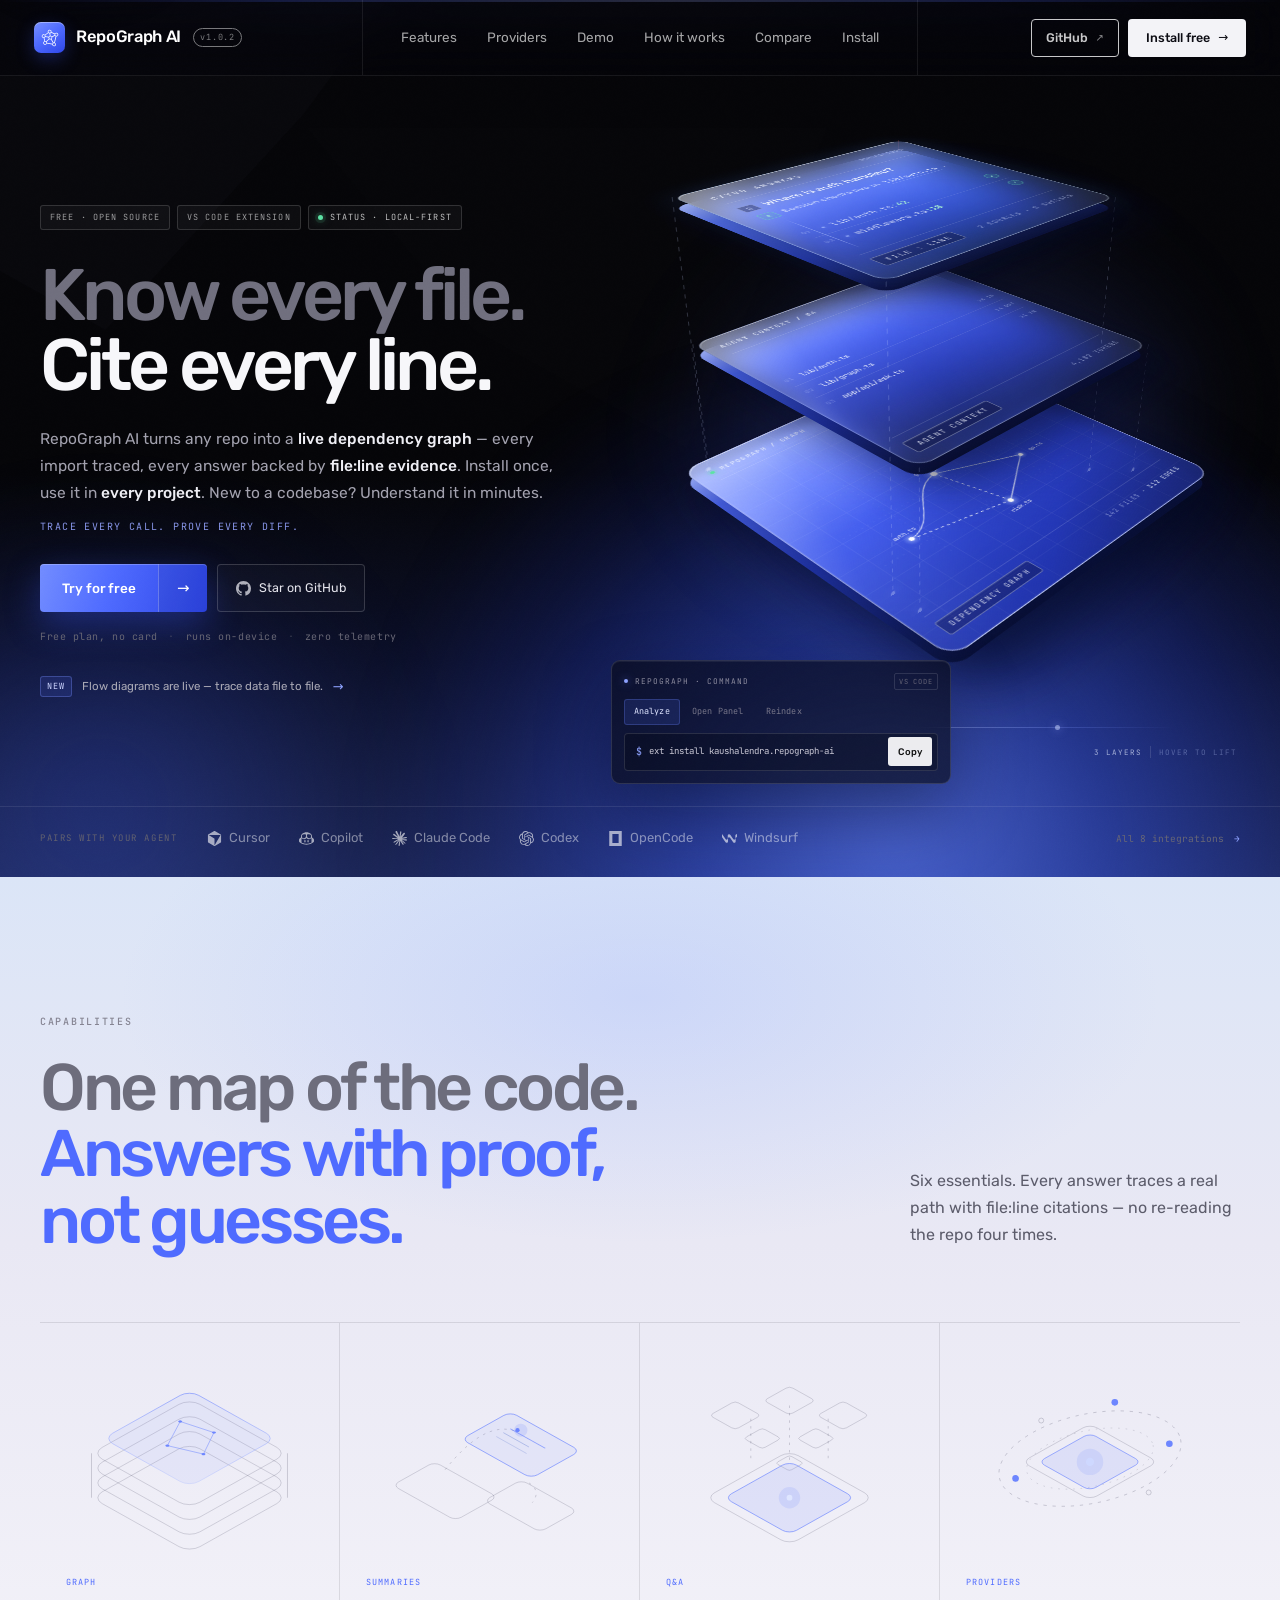
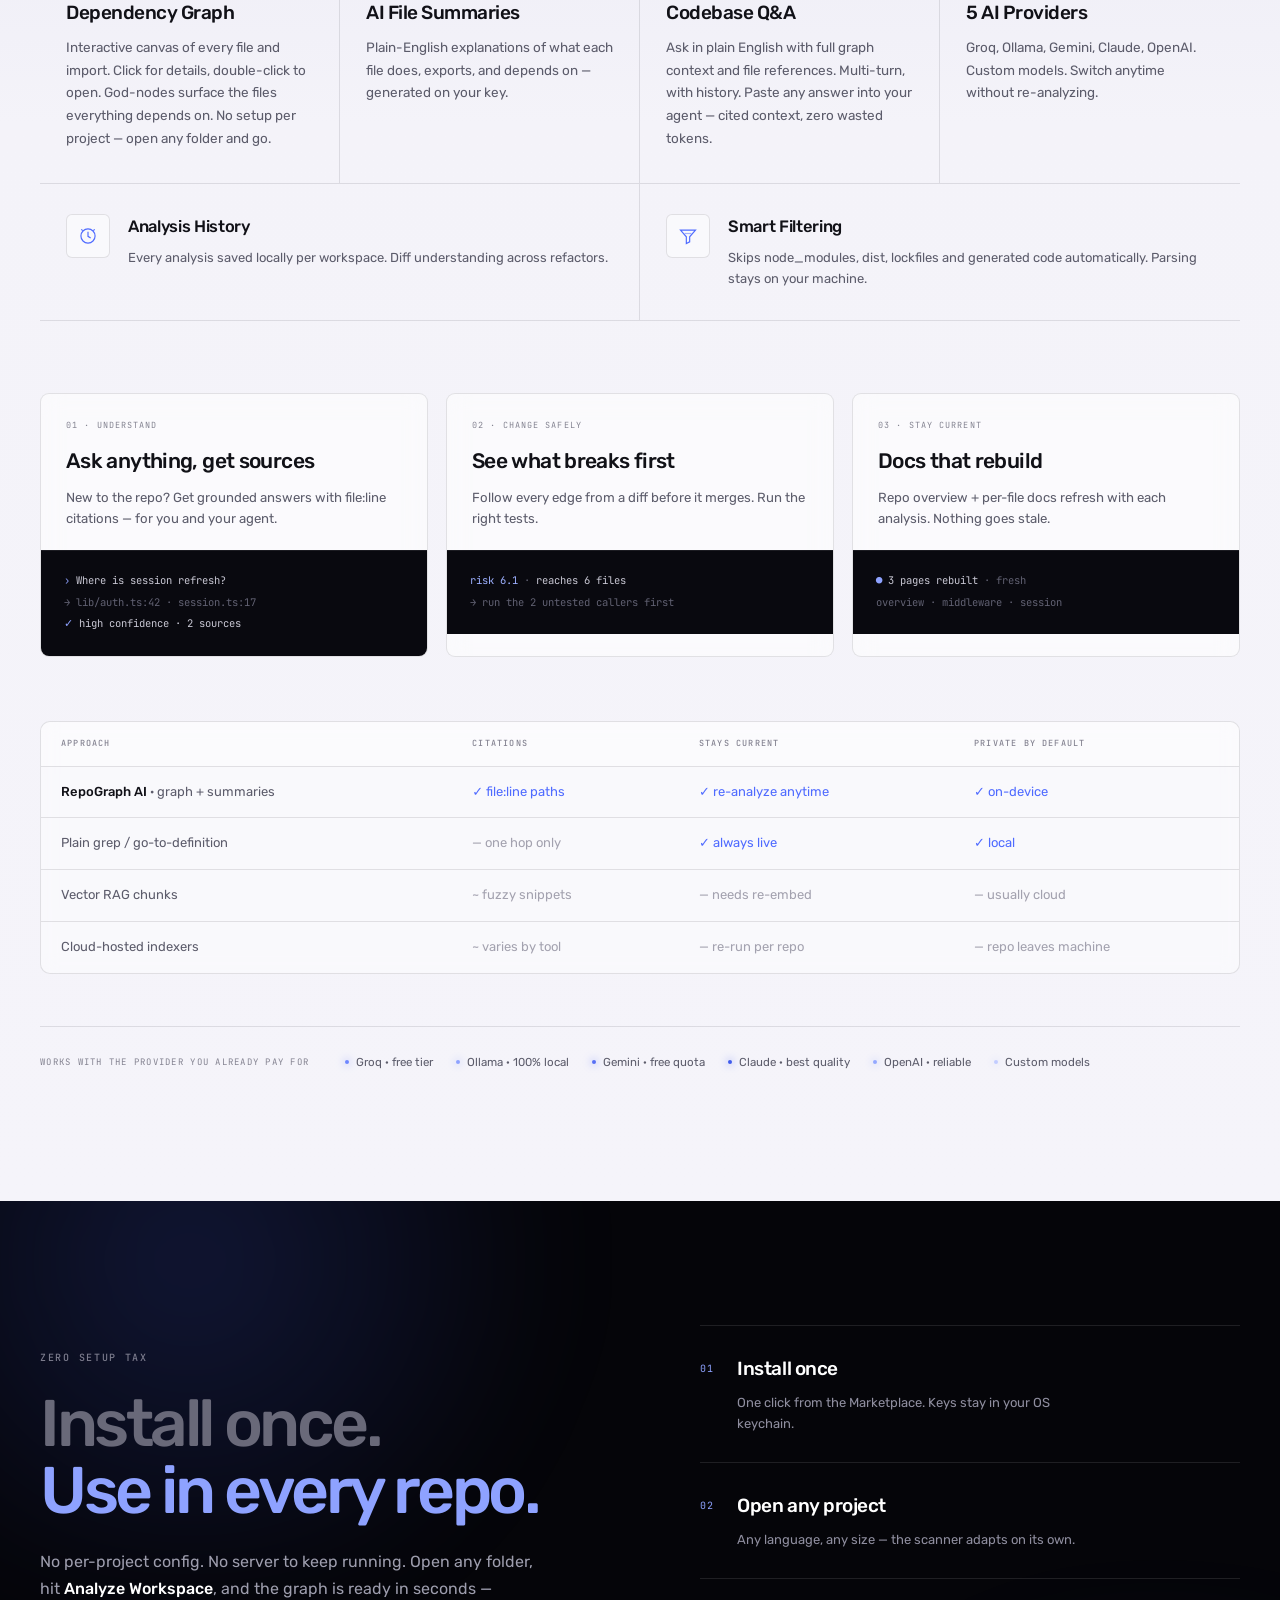
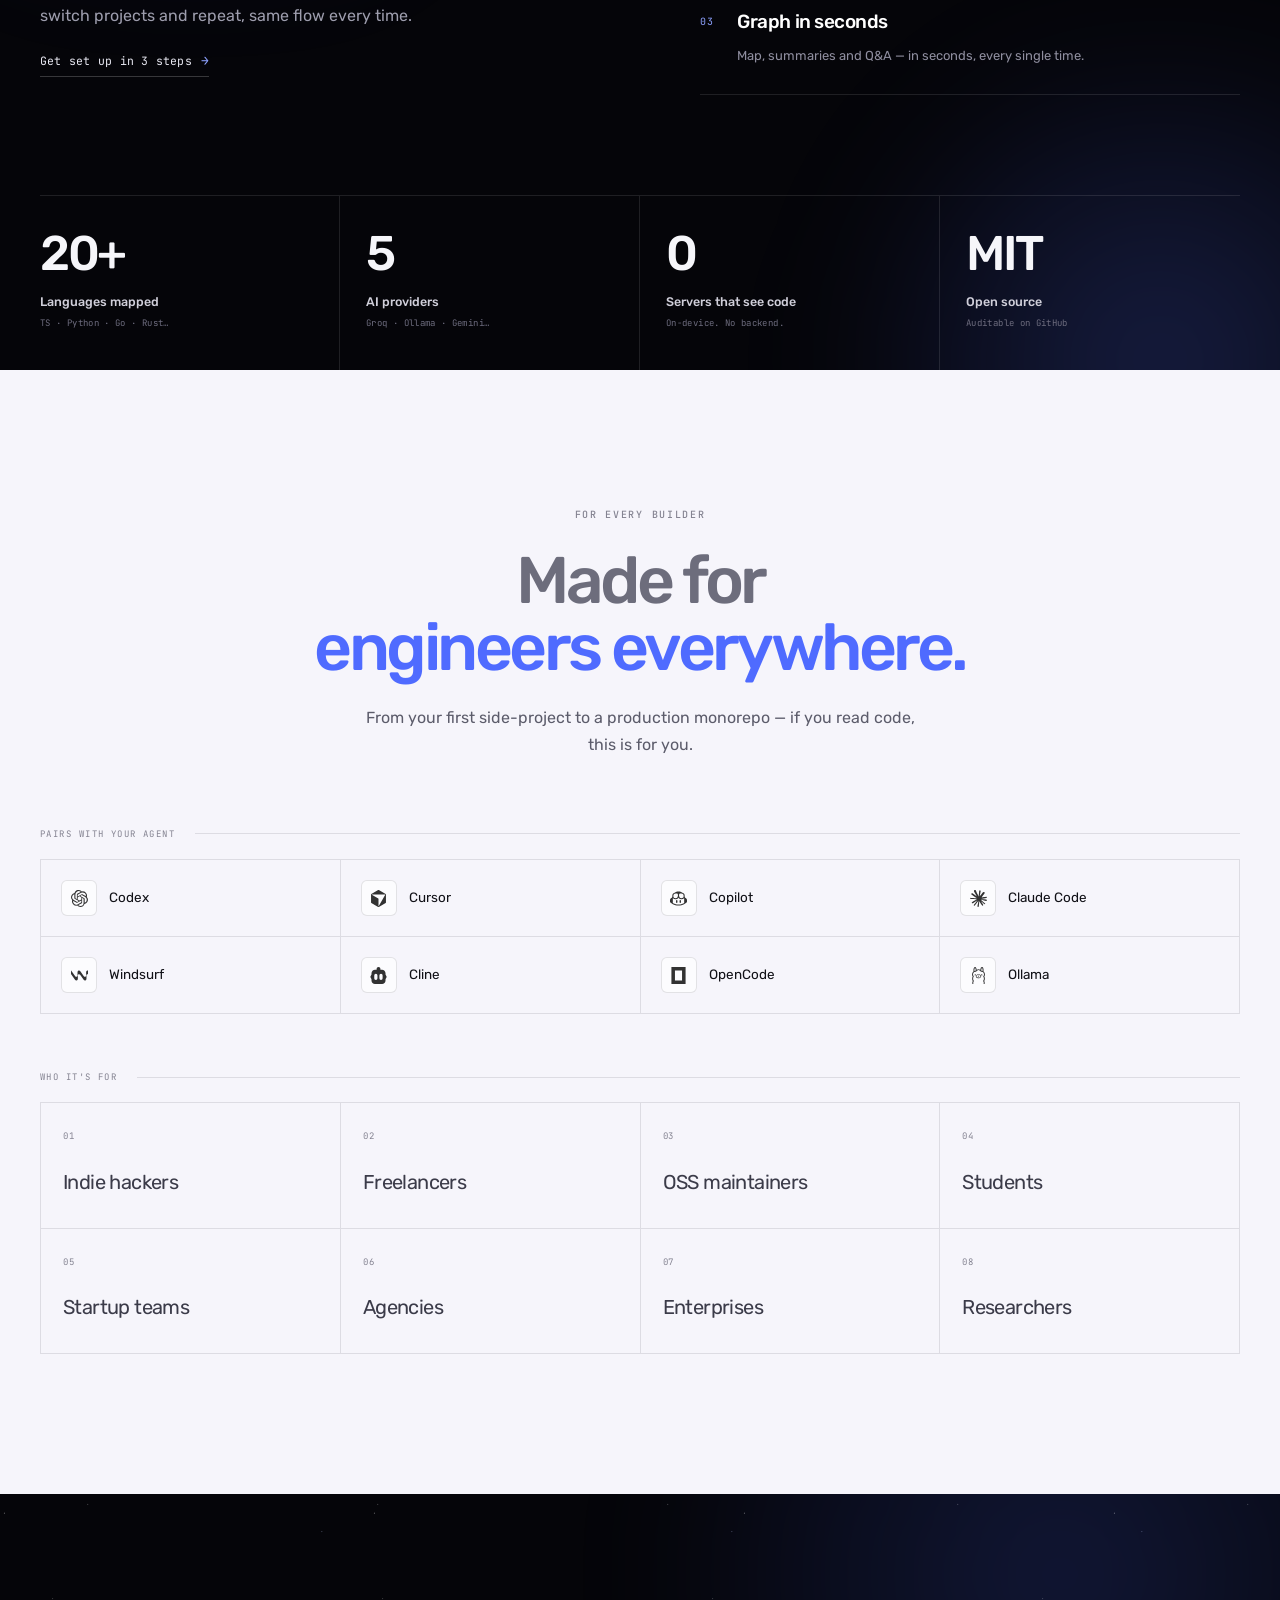
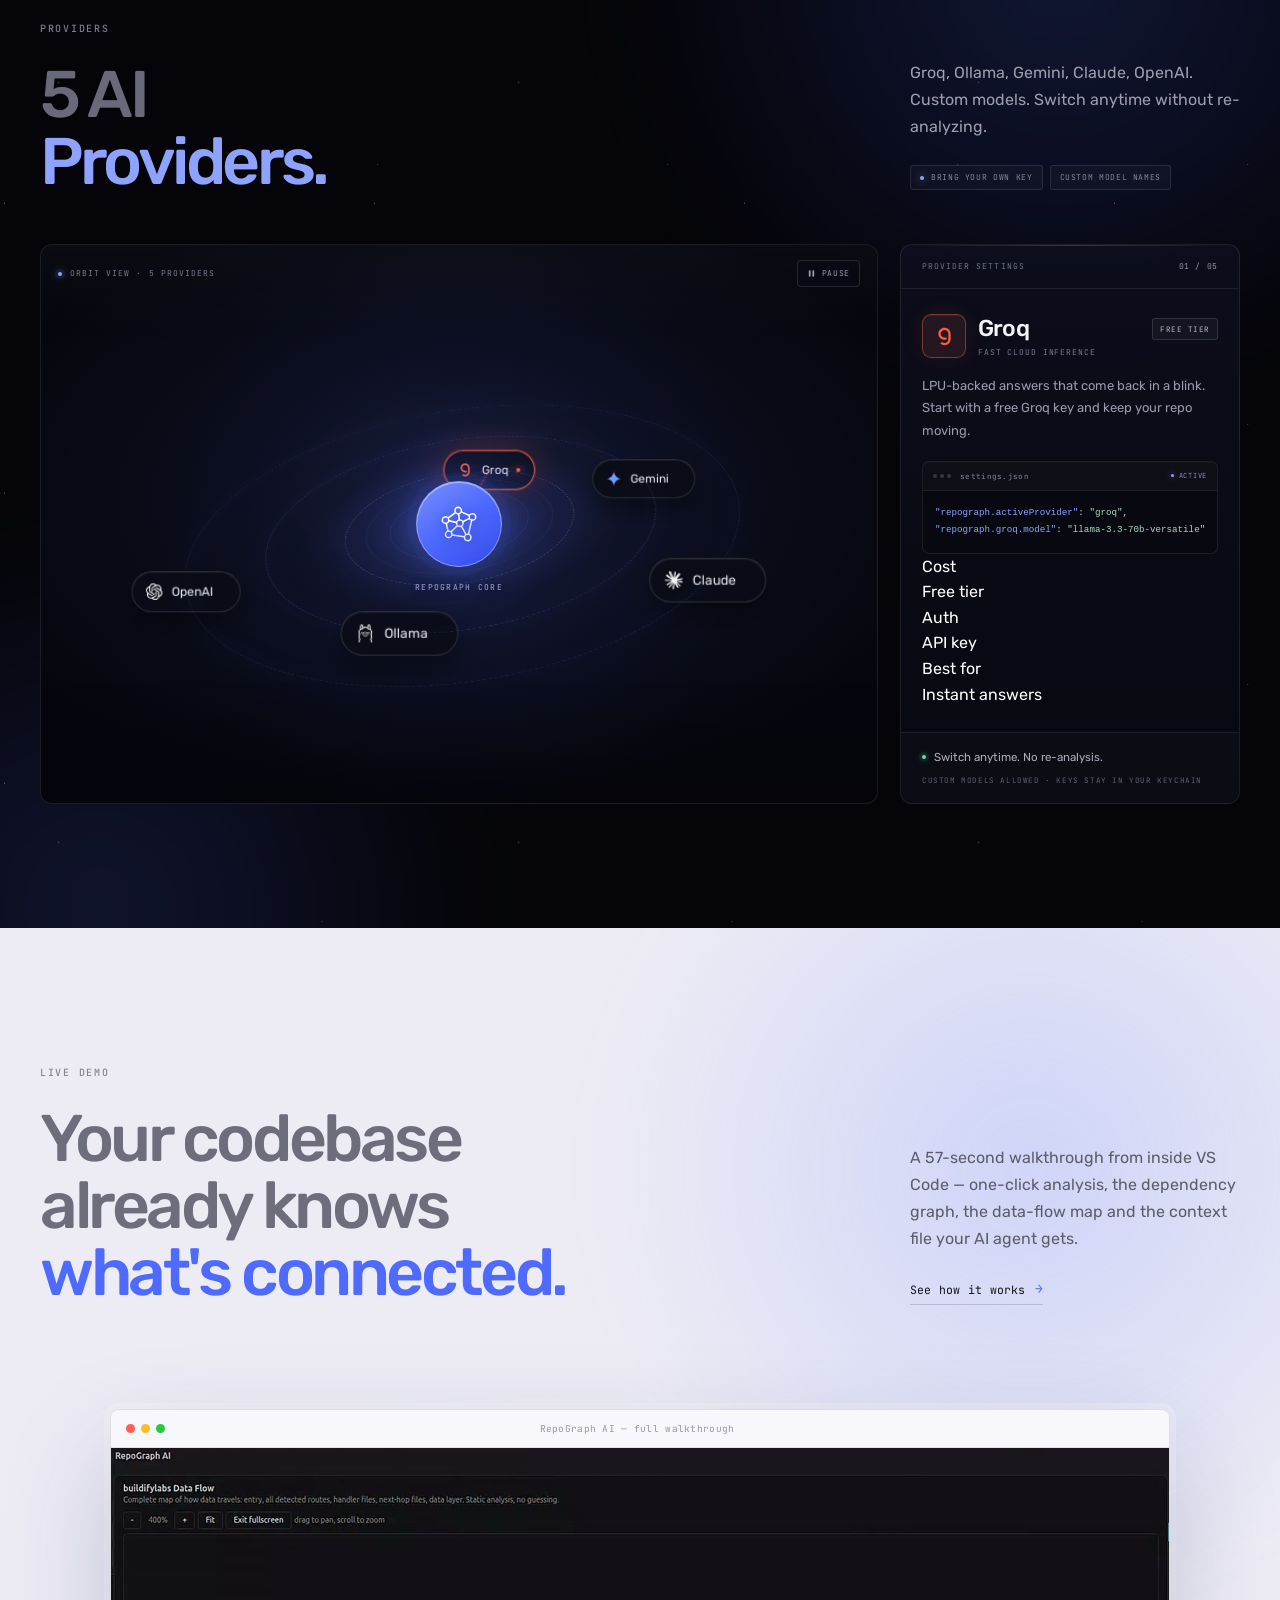
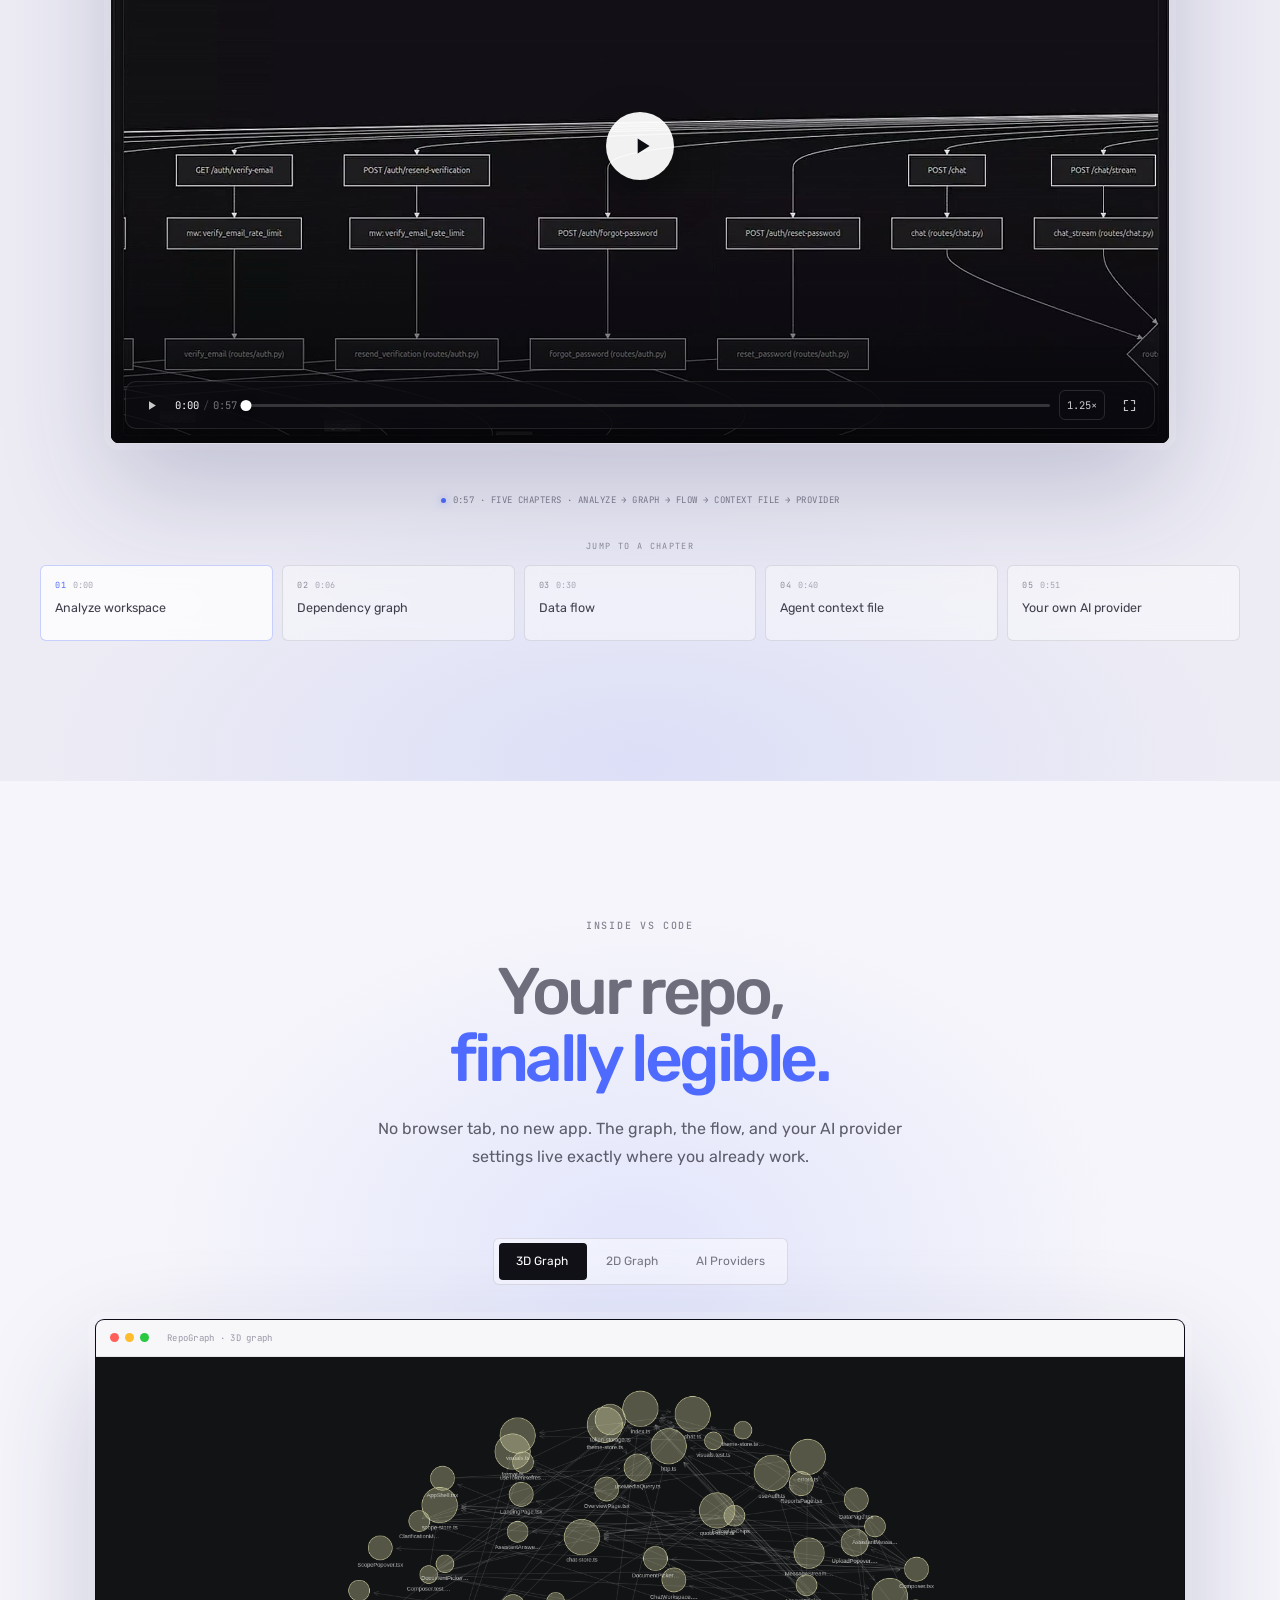
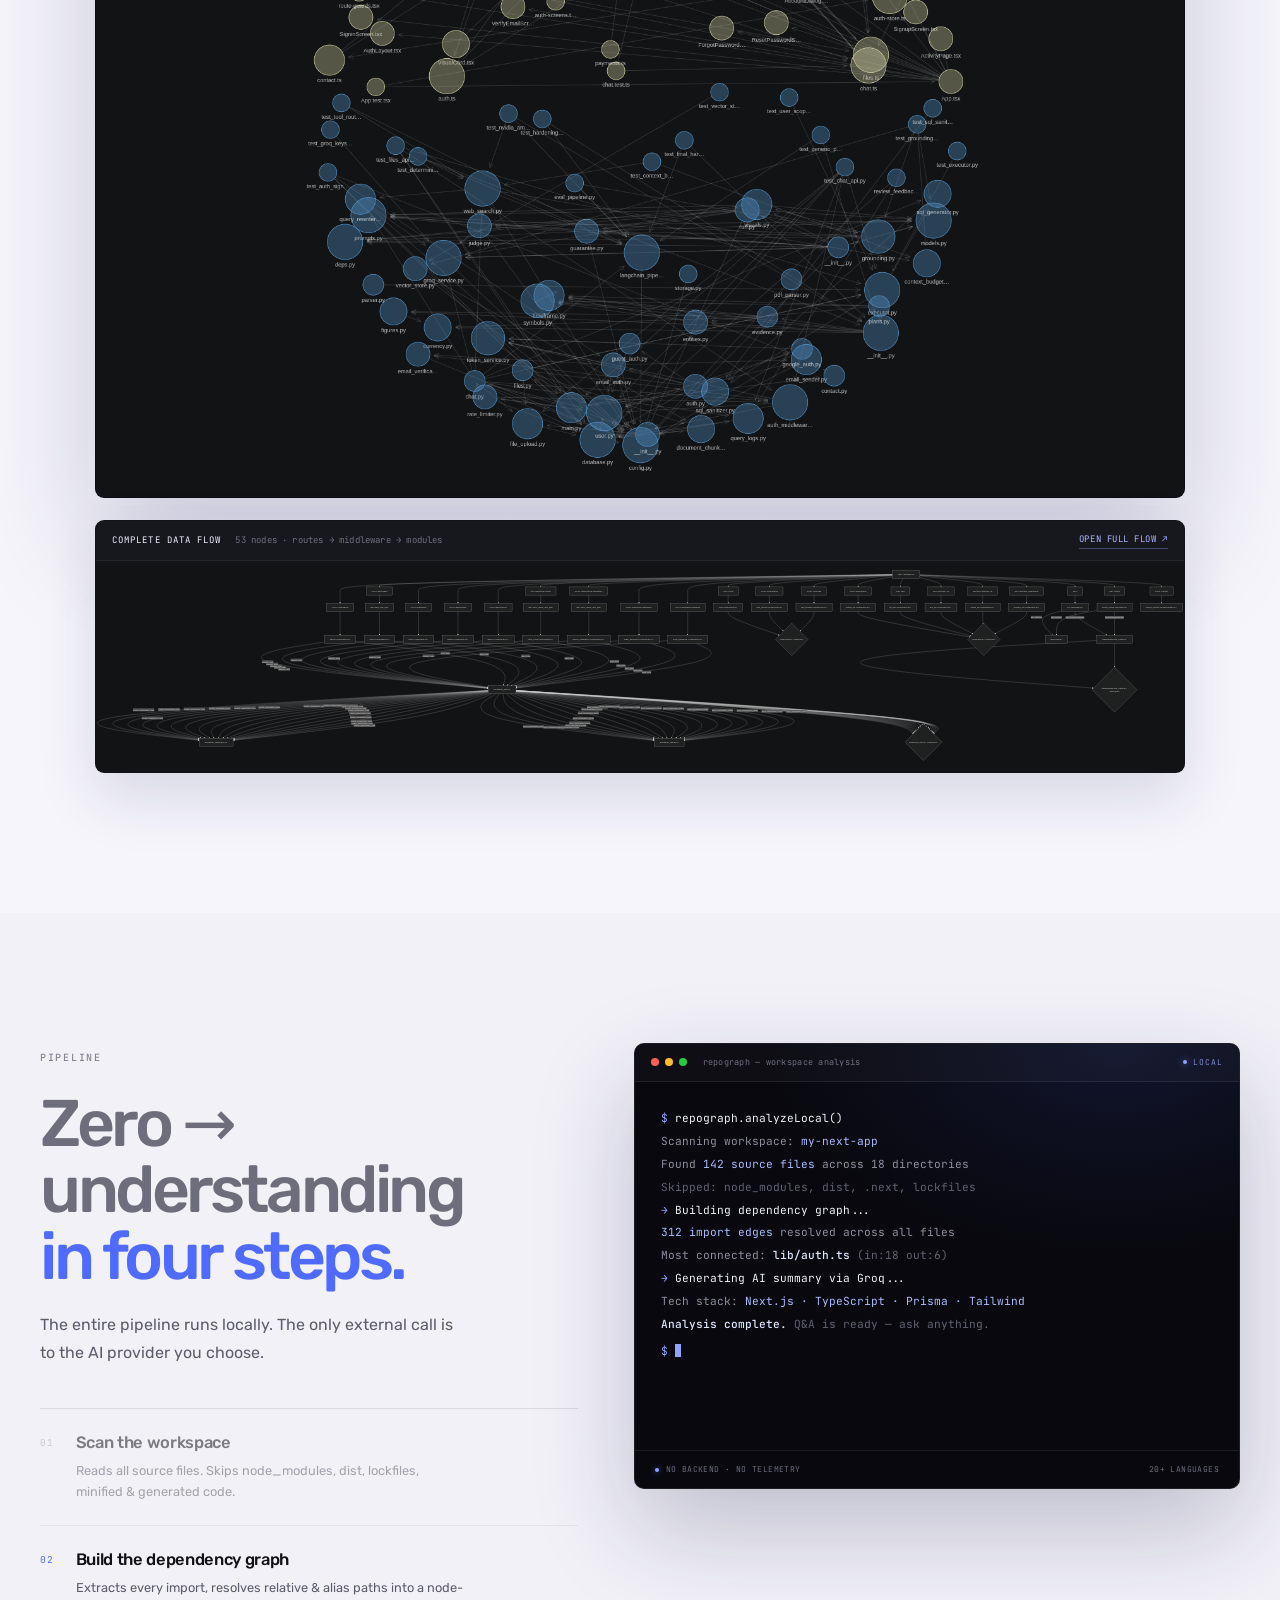
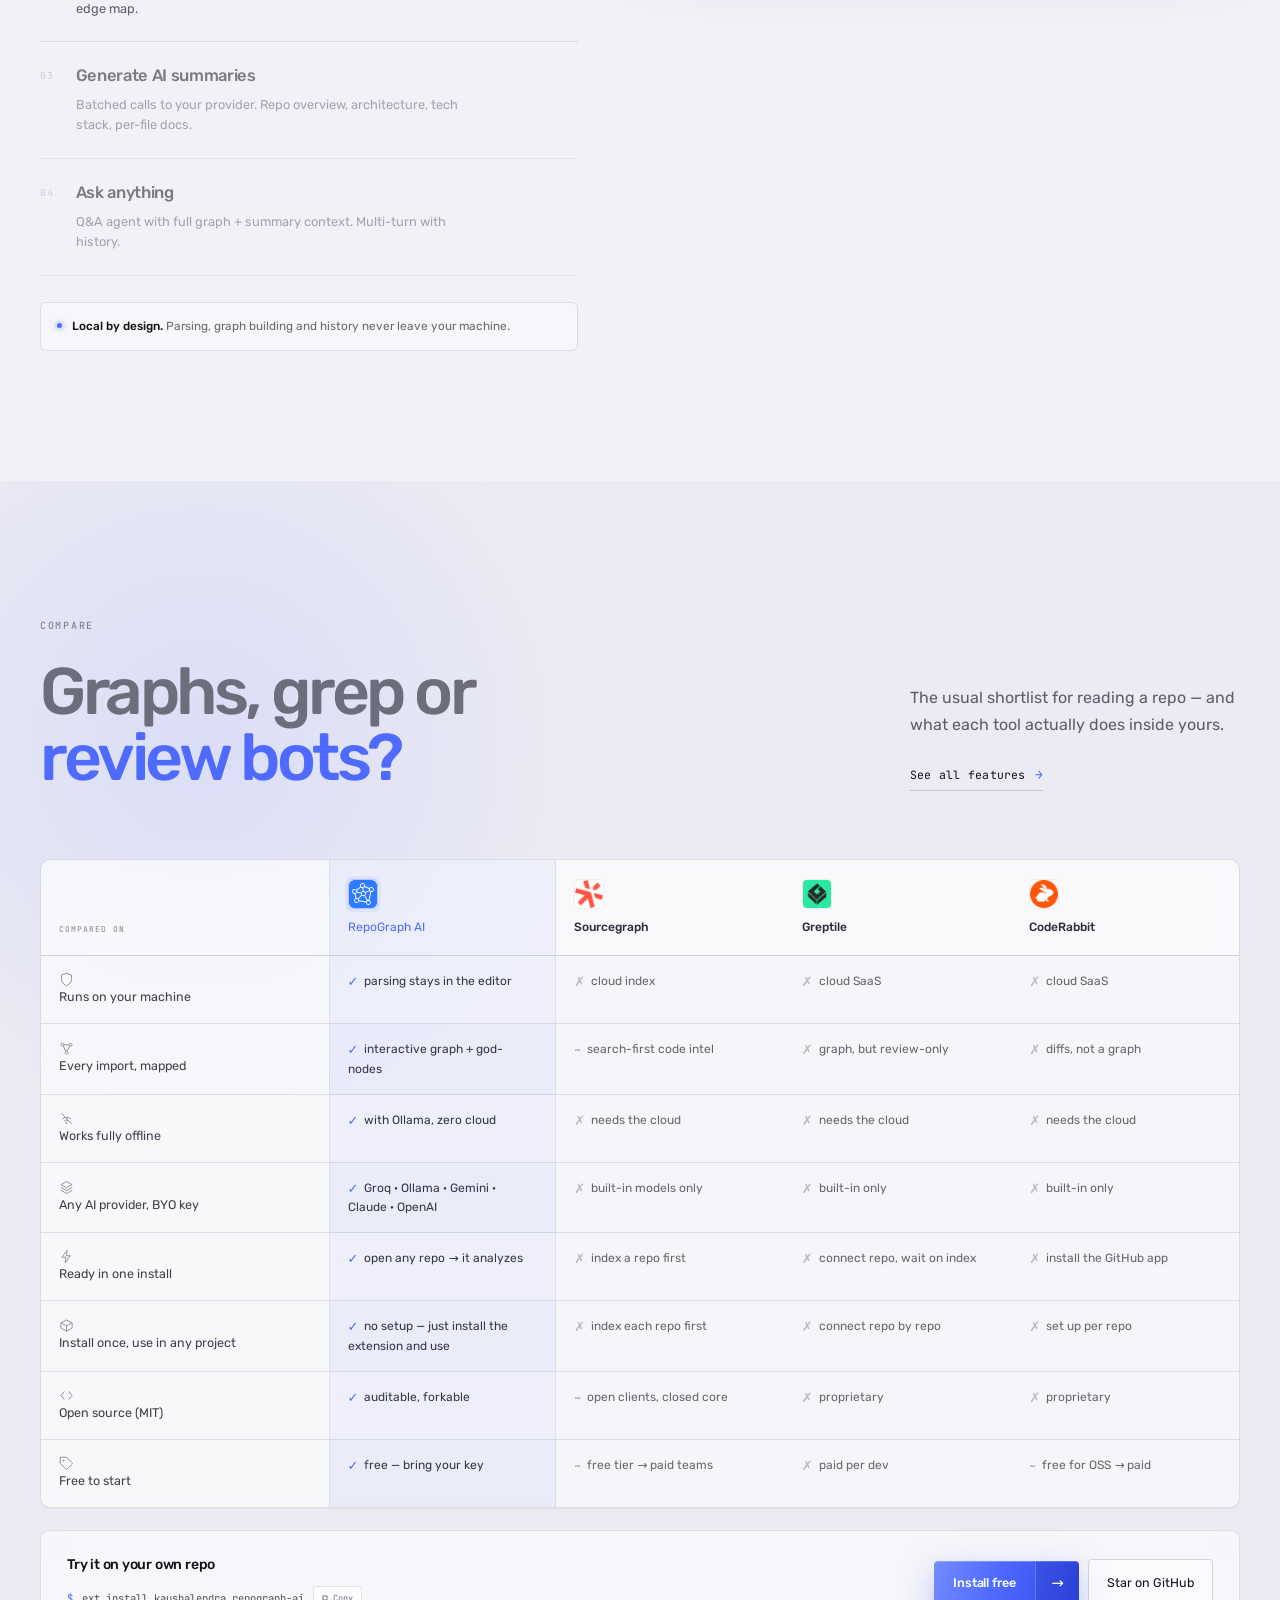
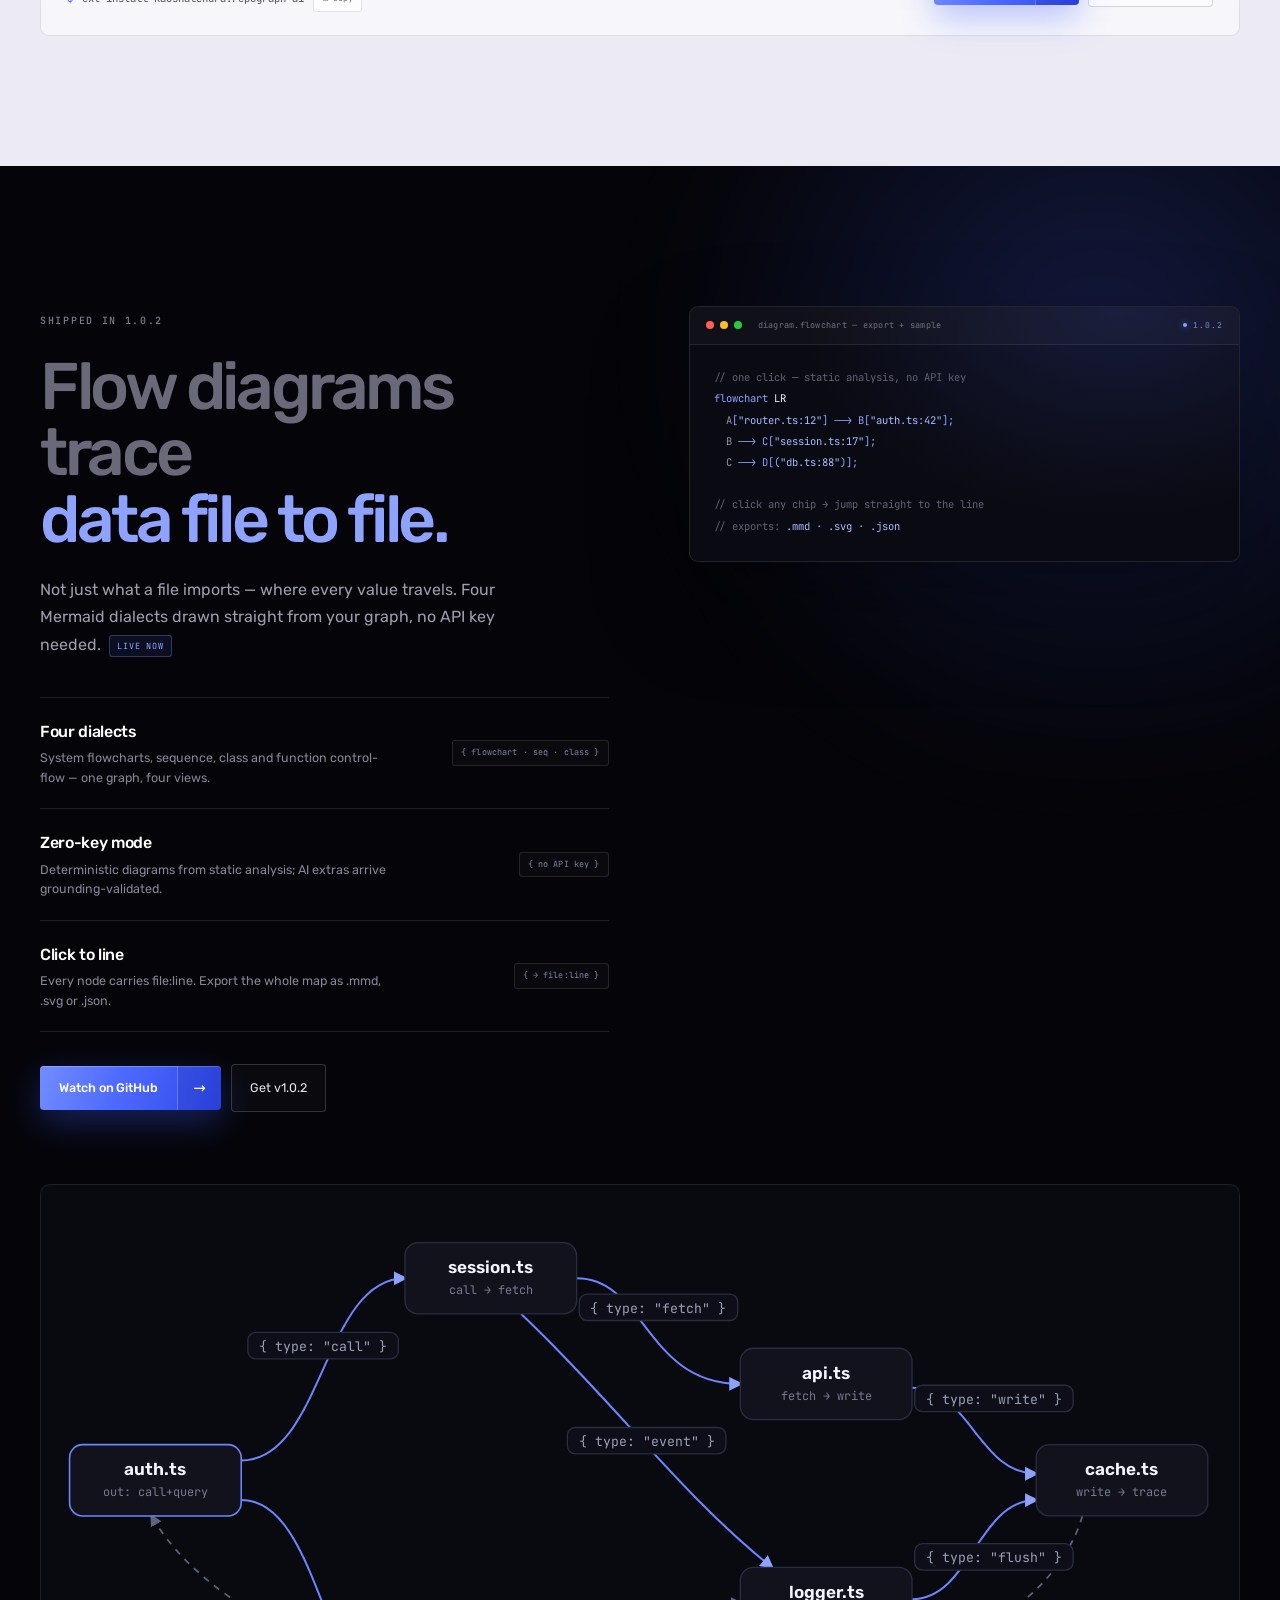
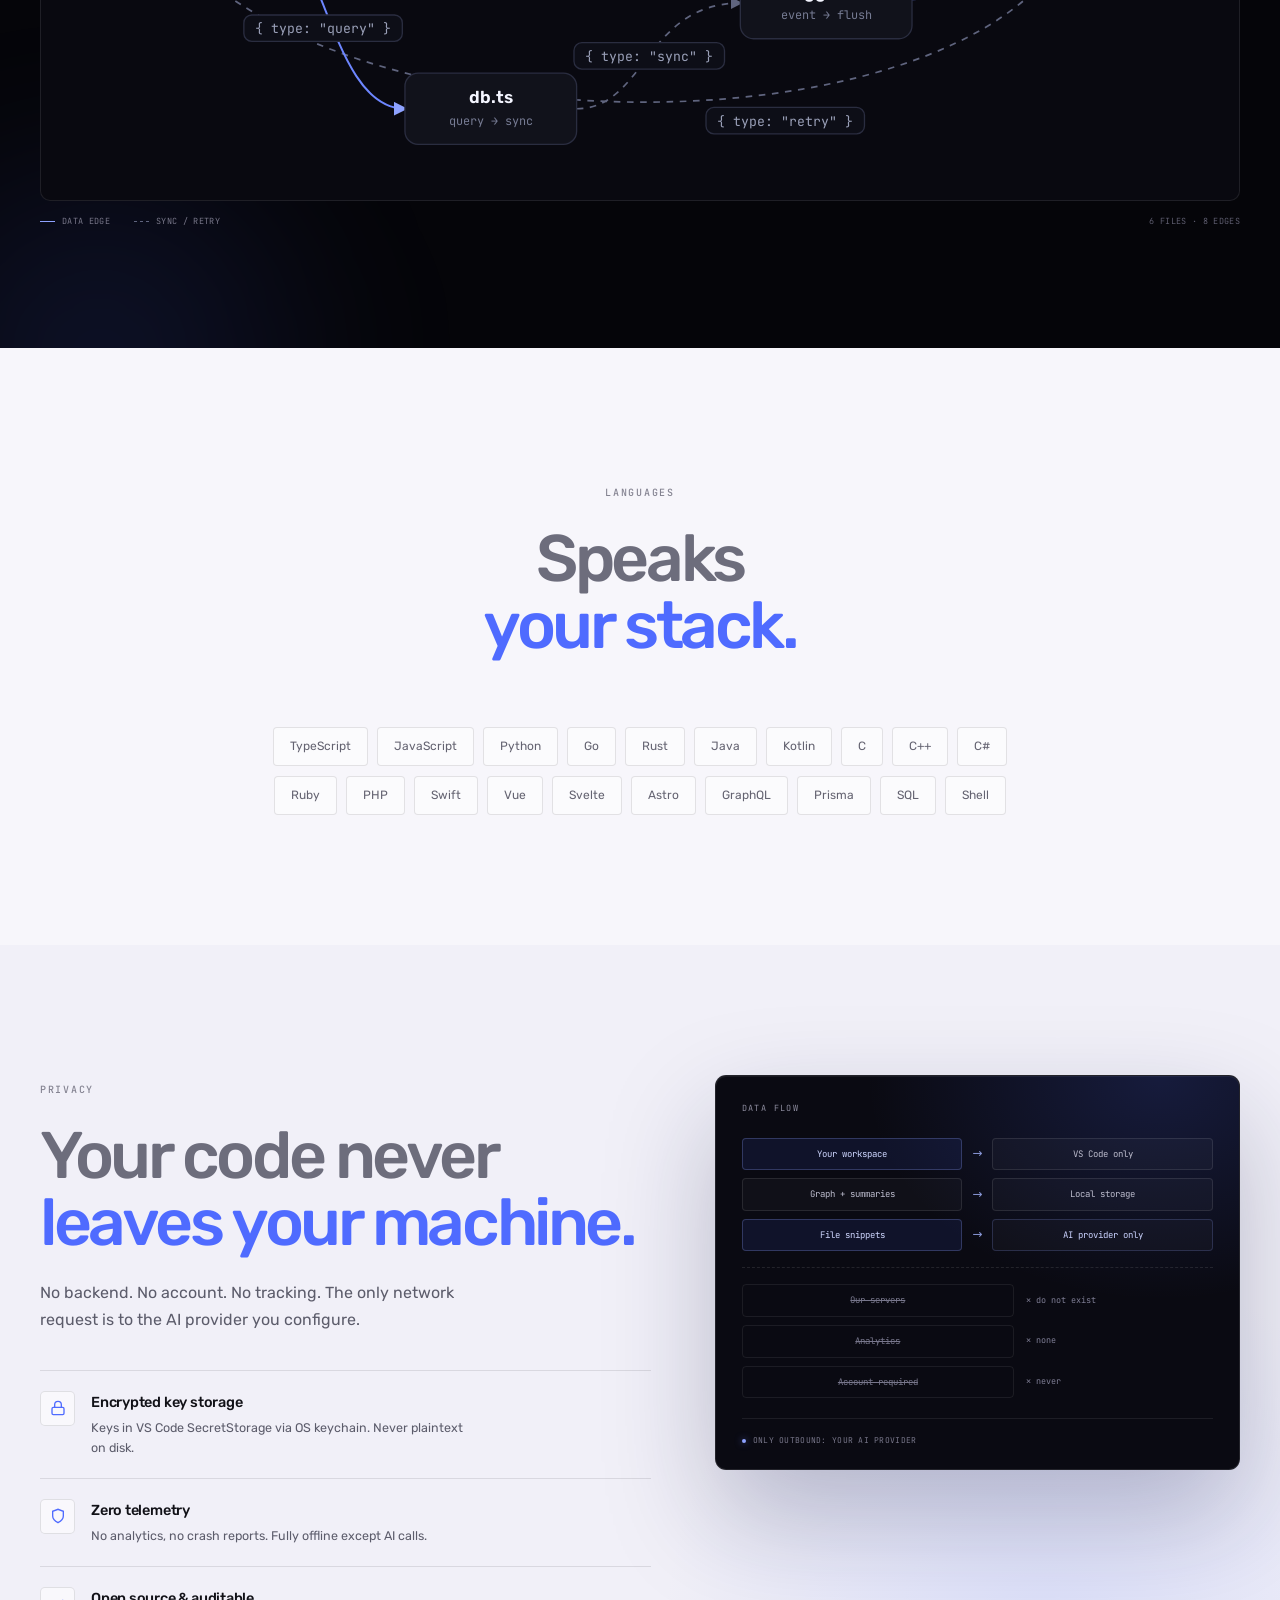
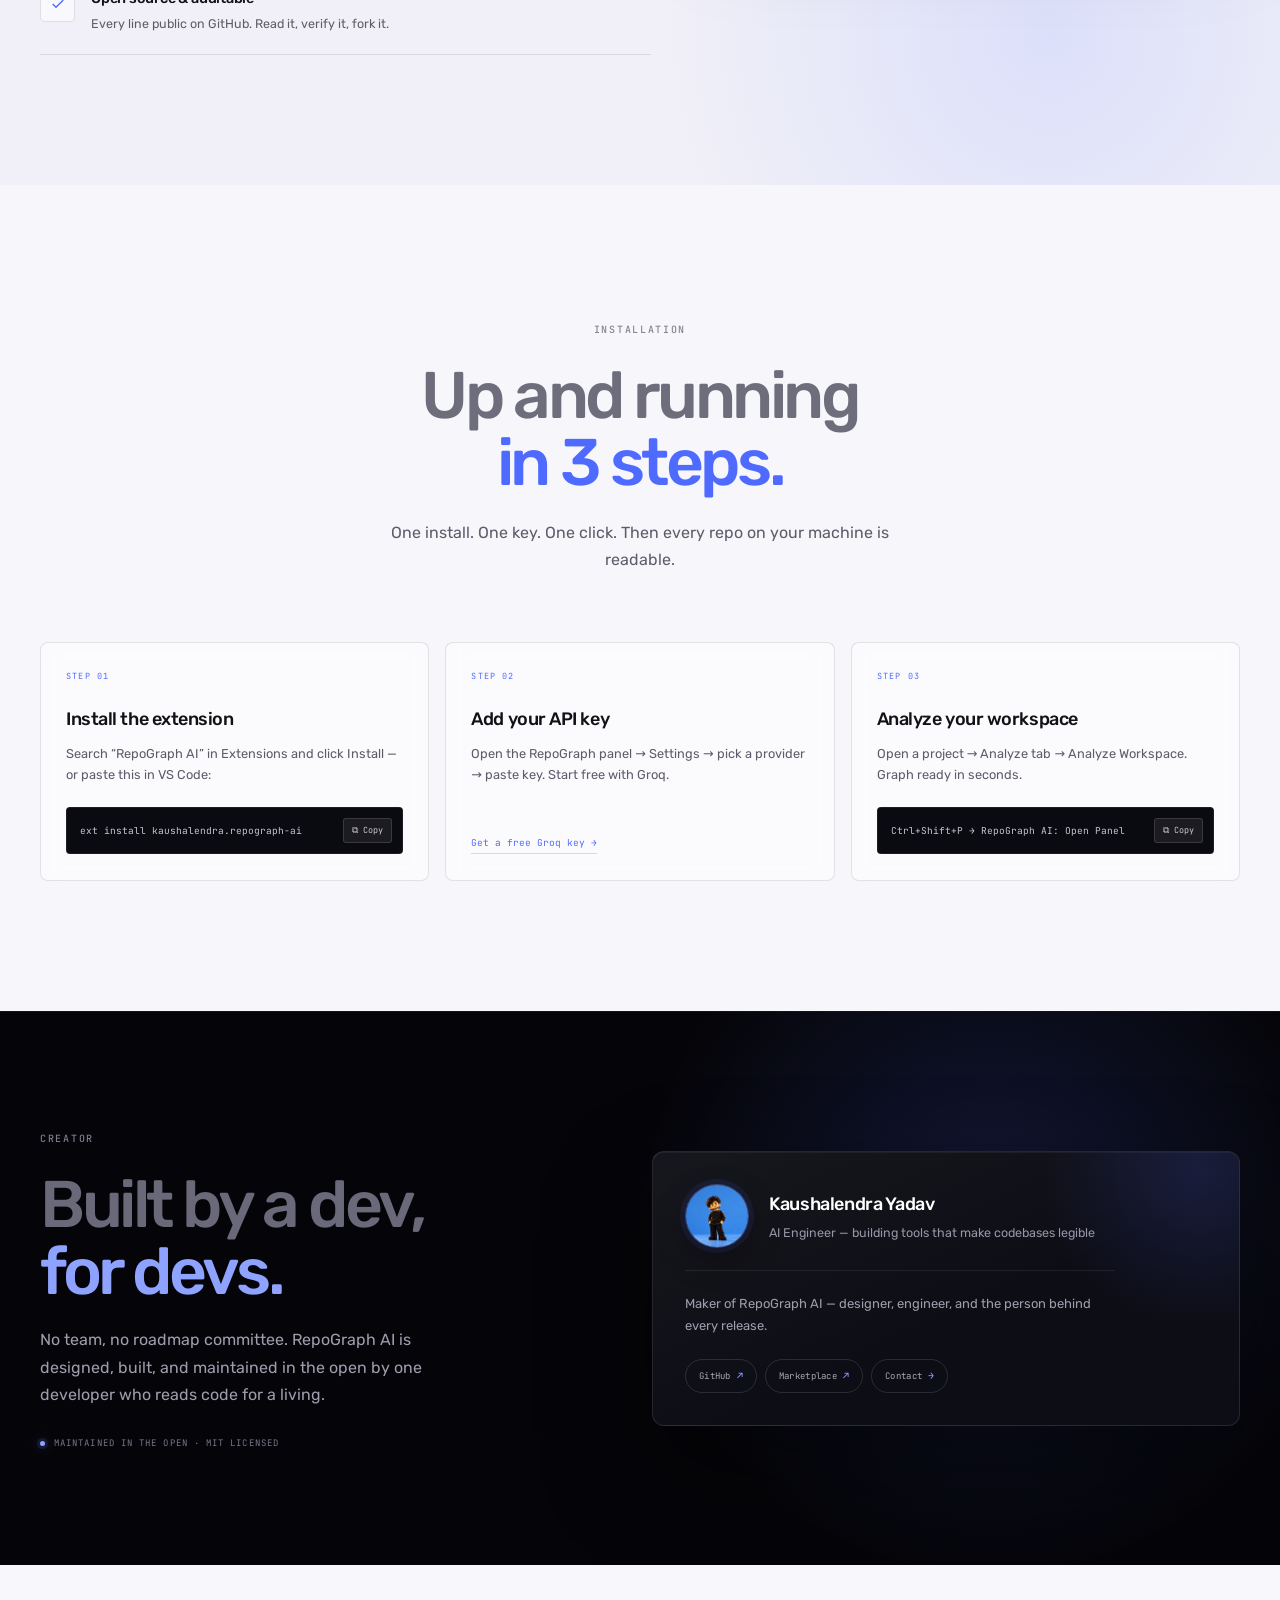
==== commit af235426: "fix: align site content with shipped 1.0.2 - Replace fictional 'Coming soon v2.0 FlowTracer / trace." ====
--- a/index.html
+++ b/index.html
@@ -11,7 +11,7 @@
     <meta charset="UTF-8" />
     <meta name="viewport" content="width=device-width, initial-scale=1.0" />
     <title>RepoGraph AI - AI Coding Agent Graph & VS Code Dependency Visualizer</title>
-    <meta name="description" content="RepoGraph AI turns any repo into an AI coding-agent graph: visual dependency maps, AI summaries & Q&A in VS Code. Free, open source, your own key." />
+    <meta name="description" content="RepoGraph AI turns any repo into an AI coding-agent graph: dependency maps, flow diagrams, AI summaries & Q&A in VS Code. Free, open source, your own key." />
     <meta name="keywords" content="VS Code extension, dependency graph, codebase visualizer, AI code understanding, repo graph, codebase explorer, file dependency map, code analysis tool, open source VS Code, Groq AI, Ollama VS Code, codebase Q&A, TypeScript dependency graph, code architecture visualization, ai graph, graph ai, repograph, repo graph ai, graph repo, repository graph, codebase graph, coding agent graph, graph for coding agent, ai coding agent, ai agent codebase" />
     <meta name="author" content="Kaushalendra Yadav" />
     <meta name="robots" content="index, follow, max-snippet:-1, max-image-preview:large, max-video-preview:-1" />
@@ -56,7 +56,7 @@
             "url": "https://repograph.kaushalendra.me/",
             "applicationCategory": "DeveloperApplication",
             "operatingSystem": "Windows, macOS, Linux",
-            "softwareVersion": "1.0",
+            "softwareVersion": "1.0.2",
             "license": "https://github.com/Kaushalendra-Marcus/RepoGraph-AI/blob/main/LICENSE",
             "isAccessibleForFree": true,
             "offers": { "@type": "Offer", "price": "0", "priceCurrency": "USD" },
@@ -86,13 +86,15 @@
           {
             "@type": "FAQPage",
             "mainEntity": [
-              { "@type": "Question", "name": "Is RepoGraph AI free?", "acceptedAnswer": { "@type": "Answer", "text": "Yes. 100% free and MIT-licensed. Bring your own API key from Groq (free tier) or Ollama (fully local)." } },
-              { "@type": "Question", "name": "Does RepoGraph AI send my code to a server?", "acceptedAnswer": { "@type": "Answer", "text": "No. No backend server. The only external request is to the AI provider you configure." } },
-              { "@type": "Question", "name": "Which AI providers are supported?", "acceptedAnswer": { "@type": "Answer", "text": "Groq, Ollama, Google Gemini, Anthropic Claude, and OpenAI with custom model names." } },
-              { "@type": "Question", "name": "How do I install RepoGraph AI?", "acceptedAnswer": { "@type": "Answer", "text": "Search RepoGraph AI in the VS Code Marketplace or run ext install kaushalendra.repograph-ai." } },
-              { "@type": "Question", "name": "What is an AI coding agent graph?", "acceptedAnswer": { "@type": "Answer", "text": "An AI coding agent graph is a machine-readable map of a repository with files as nodes and imports and calls as typed edges. RepoGraph AI builds this graph for any repo." } },
-              { "@type": "Question", "name": "Can coding agents use my RepoGraph repo graph?", "acceptedAnswer": { "@type": "Answer", "text": "Yes. The RepoGraph flow tracer exports the repo graph as typed trace records that coding agents can consume, with file and line references." } },
-              { "@type": "Question", "name": "How is RepoGraph different from other repo graph tools?", "acceptedAnswer": { "@type": "Answer", "text": "RepoGraph AI combines a live dependency graph, per-file AI summaries, multi-turn codebase Q&A, five AI providers, and zero telemetry, free and open source inside VS Code." } }
+              { "@type": "Question", "name": "Is RepoGraph AI really free?", "acceptedAnswer": { "@type": "Answer", "text": "Yes — 100% free and MIT-licensed. Bring your own key from Groq (free tier) or Ollama (fully local). No subscription, no account, no paywall." } },
+              { "@type": "Question", "name": "Does my code get sent to a server?", "acceptedAnswer": { "@type": "Answer", "text": "No. There is no backend. The only external call is to the AI provider you configure. Everything else stays on your machine." } },
+              { "@type": "Question", "name": "Which AI providers are supported?", "acceptedAnswer": { "@type": "Answer", "text": "Groq, Ollama, Gemini, Claude and OpenAI — with custom model names. Switch providers anytime without re-analyzing." } },
+              { "@type": "Question", "name": "How large a codebase can it handle?", "acceptedAnswer": { "@type": "Answer", "text": "Files are processed in batches with generated code skipped. Most repos of 50–500 files finish in under a minute." } },
+              { "@type": "Question", "name": "What is an AI coding agent graph?", "acceptedAnswer": { "@type": "Answer", "text": "An AI coding agent graph is a machine-readable map of a repository: files as nodes, imports and calls as typed edges. RepoGraph AI builds exactly this graph for any repo, so both you and an AI coding agent can navigate, summarize, and question the codebase with full structural context." } },
+              { "@type": "Question", "name": "Can coding agents use my RepoGraph repo graph?", "acceptedAnswer": { "@type": "Answer", "text": "Yes. One click exports REPOGRAPH-CONTEXT.md — a compact context file with an approximate token count and file-and-line references that coding agents read directly. Built for Copilot, Cursor, Claude Code, Codex, OpenCode, Windsurf and Cline." } },
+              { "@type": "Question", "name": "I'm new to a project. Where do I start?", "acceptedAnswer": { "@type": "Answer", "text": "Analyze the workspace once: the dependency graph shows you what connects to what, the repo overview explains the architecture, and Q&A answers \"where is X handled?\" with file references. Most developers go from zero to productive in a single sitting." } },
+              { "@type": "Question", "name": "How is RepoGraph different from other repo graph tools?", "acceptedAnswer": { "@type": "Answer", "text": "Most repo graph tools only draw static pictures. RepoGraph AI combines a live dependency graph, per-file AI summaries, multi-turn codebase Q&A, five AI providers, and zero telemetry — free and open source, entirely inside VS Code." } },
+              { "@type": "Question", "name": "Which languages are supported?", "acceptedAnswer": { "@type": "Answer", "text": "20+: TypeScript, JavaScript, Python, Go, Rust, Java, Kotlin, C/C++, C#, Ruby, PHP, Swift, Vue, Svelte, Astro, GraphQL, Prisma, SQL, Shell." } }
             ]
           }
         ]
@@ -122,7 +124,7 @@
             <svg viewBox="0 0 24 24" fill="currentColor" xmlns="http://www.w3.org/2000/svg"><path d="M3.5 12c.015 0 .028-.004.042-.004l.94 4.226a2.497 2.497 0 1 0 3.345 3.173l7.182 1.197a2.491 2.491 0 1 0 3.527-2.36l1.902-8.238c.021 0 .04.006.062.006a2.5 2.5 0 1 0-2.03-3.95l-4.53-2.012a2.5 2.5 0 1 0-4.692.528L5.151 7.637A2.495 2.495 0 1 0 3.5 12zm1.018-.222a2.51 2.51 0 0 0 1.26-1.26l4.226.94c0 .014-.004.027-.004.042a2.484 2.484 0 0 0 .416 1.377l-3.54 3.54A2.483 2.483 0 0 0 5.5 16c-.014 0-.028.004-.042.004zm7.184-2.635a2.501 2.501 0 0 0-1.48 1.339l-4.226-.94c0-.014.004-.027.004-.042a2.472 2.472 0 0 0-.247-1.065l4.096-3.072a2.477 2.477 0 0 0 1.457.617zM14 11v1a1 1 0 0 1-1 1h-1a1 1 0 0 1-1-1v-1a1 1 0 0 1 1-1h1a1 1 0 0 1 1 1zm1.173 8.605L7.99 18.408a2.483 2.483 0 0 0-.407-1.285l3.54-3.54a2.405 2.405 0 0 0 2.123.29l2.632 4.74a2.494 2.494 0 0 0-.706.992zM6 20H5a1 1 0 0 1-1-1v-1a1 1 0 0 1 1-1h1a1 1 0 0 1 1 1v1a1 1 0 0 1-1 1zm13 0v1a1 1 0 0 1-1 1h-1a1 1 0 0 1-1-1v-1a1 1 0 0 1 1-1h1a1 1 0 0 1 1 1zm-1.438-1.994c-.02 0-.04-.006-.062-.006a2.466 2.466 0 0 0-.747.127l-2.632-4.74a2.411 2.411 0 0 0 .784-2.53l3.638-1.82a2.502 2.502 0 0 0 .92.731zM20 6h1a1 1 0 0 1 1 1v1a1 1 0 0 1-1 1h-1a1 1 0 0 1-1-1V7a1 1 0 0 1 1-1zm-1.939.963a2.301 2.301 0 0 0 .034 1.18l-3.638 1.82a2.483 2.483 0 0 0-1.763-.943l-.396-3.163a2.499 2.499 0 0 0 1.231-.908zM10 4V3a1 1 0 0 1 1-1h1a1 1 0 0 1 1 1v1a1 1 0 0 1-1 1h-1a1 1 0 0 1-1-1zM2 9a1 1 0 0 1 1-1h1a1 1 0 0 1 1 1v1a1 1 0 0 1-1 1H3a1 1 0 0 1-1-1z"/></svg>
           </span>
           <span class="brand-name">RepoGraph <em>AI</em></span>
-          <span class="brand-ver">v1.0</span>
+          <span class="brand-ver">v1.0.2</span>
         </a>
 
         <nav class="nav-links" id="navlinks" aria-label="Primary">
@@ -198,8 +200,8 @@
             <p class="hero-fine">Free plan, no card <span>·</span> runs on-device <span>·</span> zero telemetry</p>
 
             <a class="hero-v2" href="#v2">
-              <span class="v2-tag">v2.0</span>
-              <span>Flow tracing is coming — follow data file to file.</span>
+              <span class="v2-tag">New</span>
+              <span>Flow diagrams are live — trace data file to file.</span>
               <span class="v2-arrow" aria-hidden="true">→</span>
             </a>
           </div>
@@ -331,13 +333,13 @@
 
             <div class="hero-command">
               <div class="hc-head">
-                <span><i class="dot"></i>Repograph · command</span>
+                <span><i class="dot"></i>RepoGraph · command</span>
                 <span class="hc-os">VS CODE</span>
               </div>
               <div class="hero-tabs" role="group" aria-label="Try a command">
                 <button class="htab active" type="button" data-cmd="ext install kaushalendra.repograph-ai" aria-pressed="true">Analyze</button>
-                <button class="htab" type="button" data-cmd="Ctrl+Shift+P → RepoGraph: Summarize" aria-pressed="false">Summarize</button>
-                <button class="htab" type="button" data-cmd="Ctrl+Shift+P → RepoGraph: Ask" aria-pressed="false">Ask</button>
+                <button class="htab" type="button" data-cmd="Ctrl+Shift+P → RepoGraph AI: Open Panel" aria-pressed="false">Open Panel</button>
+                <button class="htab" type="button" data-cmd="Ctrl+Shift+P → RepoGraph AI: Reindex Workspace (one-click graph)" aria-pressed="false">Reindex</button>
               </div>
               <div class="hero-cmdrow">
                 <span class="hs-prompt">$</span>
@@ -888,7 +890,7 @@
             </div>
             <div class="head-side">
               <p class="lede">A 57-second walkthrough from inside VS Code — one-click analysis, the dependency graph, the data-flow map and the context file your AI agent gets.</p>
-              <a class="text-link" href="#how">Signal received <span aria-hidden="true">→</span></a>
+              <a class="text-link" href="#how">See how it works <span aria-hidden="true">→</span></a>
             </div>
           </header>
 
@@ -952,7 +954,7 @@
             </div>
           </div>
 
-          <div class="film-meta"><span class="film-dot" aria-hidden="true"></span>0:57 &middot; five chapters &middot; analyze &rarr; graph &rarr; flow &rarr; agent context file</div>
+          <div class="film-meta"><span class="film-dot" aria-hidden="true"></span>0:57 &middot; five chapters &middot; analyze &rarr; graph &rarr; flow &rarr; context file &rarr; provider</div>
 
           <div class="chap-cap">Jump to a chapter</div>
           <div class="chap-rail reveal" id="rgChapRail" aria-label="Walkthrough chapters">
@@ -1205,50 +1207,45 @@
         <div class="wrap">
           <div class="vgrid">
             <div class="v2-copy">
-              <span class="eyebrow light">Coming soon · v2.0</span>
+              <span class="eyebrow light">Shipped in 1.0.2</span>
               <h2 class="display" id="v2-heading">
-                <span class="dim-dark">v2.0 traces data</span>
-                <span class="accent-bright">file to file.</span>
+                <span class="dim-dark">Flow diagrams trace</span>
+                <span class="accent-bright">data file to file.</span>
               </h2>
-              <p class="lede dark">Not just what a file imports — where each value travels. Every hop declares its input and output, so you can audit the whole path. <span class="vsoon">Coming soon</span></p>
+              <p class="lede dark">Not just what a file imports — where every value travels. Four Mermaid dialects drawn straight from your graph, no API key needed. <span class="vsoon">Live now</span></p>
 
               <div class="vlist">
-                <div class="vli"><div><h3>FlowTracer hops</h3><p>Walks call edges across files, hop by hop.</p></div><span class="vfmt">{ in: edge, out: trace }</span></div>
-                <div class="vli"><div><h3>trace.json artifact</h3><p>The full path, saved per workspace. Diff it across refactors.</p></div><span class="vfmt">{ type: "trace", hops: n }</span></div>
-                <div class="vli"><div><h3>Flow view in-panel</h3><p>Click any hop to jump straight to the line.</p></div><span class="vfmt">{ hop → file, line }</span></div>
+                <div class="vli"><div><h3>Four dialects</h3><p>System flowcharts, sequence, class and function control-flow — one graph, four views.</p></div><span class="vfmt">{ flowchart · seq · class }</span></div>
+                <div class="vli"><div><h3>Zero-key mode</h3><p>Deterministic diagrams from static analysis; AI extras arrive grounding-validated.</p></div><span class="vfmt">{ no API key }</span></div>
+                <div class="vli"><div><h3>Click to line</h3><p>Every node carries file:line. Export the whole map as .mmd, .svg or .json.</p></div><span class="vfmt">{ → file:line }</span></div>
               </div>
 
               <div class="vacts">
                 <a class="btn-split sm" href="https://github.com/Kaushalendra-Marcus/RepoGraph-AI" target="_blank" rel="noopener"><span class="btn-label">Watch on GitHub</span><span class="btn-arrow" aria-hidden="true">→</span></a>
-                <a class="btn-ghost" href="https://marketplace.visualstudio.com/items?itemName=kaushalendra.repograph-ai" target="_blank" rel="noopener">Get v1.0</a>
-              </div>
-            </div>
-
-            <div class="vcode reveal reveal-d1" aria-label="trace record preview">
+                <a class="btn-ghost" href="https://marketplace.visualstudio.com/items?itemName=kaushalendra.repograph-ai" target="_blank" rel="noopener">Get v1.0.2</a>
+              </div>
+            </div>
+
+            <div class="vcode reveal reveal-d1" aria-label="flow diagram export preview">
               <div class="tbar">
                 <div class="td tr"></div><div class="td ty"></div><div class="td tg"></div>
-                <span class="ttitle">trace.record — schema + sample</span>
-                <span class="tstatus"><i></i>draft</span>
+                <span class="ttitle">diagram.flowchart — export + sample</span>
+                <span class="tstatus"><i></i>1.0.2</span>
               </div>
               <div class="tbody">
-                <div><span class="tp">type</span><span class="tc"> Hop </span><span class="tp">= {</span></div>
-                <div><span class="to">&nbsp;&nbsp;type</span><span class="tp">: </span><span class="ta">"import" | "call" | "return"</span><span class="tp">;</span></div>
-                <div><span class="to">&nbsp;&nbsp;from</span><span class="tp">: { </span><span class="to">file</span><span class="tp">: </span><span class="ta">string</span><span class="tp">; </span><span class="to">line</span><span class="tp">: </span><span class="ta">number</span><span class="tp">; </span><span class="to">symbol</span><span class="tp">: </span><span class="ta">string</span><span class="tp"> };</span></div>
-                <div><span class="to">&nbsp;&nbsp;to</span><span class="tp">: { </span><span class="to">file</span><span class="tp">: </span><span class="ta">string</span><span class="tp">; </span><span class="to">line</span><span class="tp">: </span><span class="ta">number</span><span class="tp">; </span><span class="to">symbol</span><span class="tp">: </span><span class="ta">string</span><span class="tp"> };</span></div>
-                <div><span class="to">&nbsp;&nbsp;via</span><span class="tp">: </span><span class="ta">"await" | "return" | "re-export"</span><span class="tp">;</span></div>
-                <div><span class="tp">}</span></div>
+                <div><span class="td2">// one click — static analysis, no API key</span></div>
+                <div><span class="tp">flowchart</span><span class="tc"> LR</span></div>
+                <div><span class="to">&nbsp;&nbsp;A</span><span class="tp">[</span><span class="ta">"router.ts:12"</span><span class="tp">] --> B[</span><span class="ta">"auth.ts:42"</span><span class="tp">];</span></div>
+                <div><span class="to">&nbsp;&nbsp;B</span><span class="tp"> --> C[</span><span class="ta">"session.ts:17"</span><span class="tp">];</span></div>
+                <div><span class="to">&nbsp;&nbsp;C</span><span class="tp"> --> D[(</span><span class="ta">"db.ts:88"</span><span class="tp">)];</span></div>
                 <div><span class="td2">&nbsp;</span></div>
-                <div><span class="tp">{</span><span class="td2"> // recorded hop</span></div>
-                <div><span class="to">&nbsp;&nbsp;type</span><span class="tp">: </span><span class="ta">"call"</span><span class="tp">,</span></div>
-                <div><span class="to">&nbsp;&nbsp;from</span><span class="tp">: { </span><span class="to">file</span><span class="tp">: </span><span class="ta">"auth.ts"</span><span class="tp">, </span><span class="to">line</span><span class="tp">: </span><span class="ta">42</span><span class="tp">, </span><span class="to">symbol</span><span class="tp">: </span><span class="ta">"signIn"</span><span class="tp"> },</span></div>
-                <div><span class="to">&nbsp;&nbsp;to</span><span class="tp">: { </span><span class="to">file</span><span class="tp">: </span><span class="ta">"session.ts"</span><span class="tp">, </span><span class="to">line</span><span class="tp">: </span><span class="ta">17</span><span class="tp">, </span><span class="to">symbol</span><span class="tp">: </span><span class="ta">"create"</span><span class="tp"> },</span></div>
-                <div><span class="to">&nbsp;&nbsp;via</span><span class="tp">: </span><span class="tge">"await ✓"</span></div>
-                <div><span class="tp">}</span></div>
-              </div>
-            </div>
-          </div>
-
-          <div class="vdiag reveal" aria-label="v2.0 branching flow diagram">
+                <div><span class="td2">// click any chip → jump straight to the line</span></div>
+                <div><span class="td2">// exports:</span> <span class="ta">.mmd</span> <span class="tp">·</span> <span class="ta">.svg</span> <span class="tp">·</span> <span class="ta">.json</span></div>
+              </div>
+            </div>
+          </div>
+
+          <div class="vdiag reveal" aria-label="data-flow diagram with typed hops across files">
             <svg viewBox="0 0 880 440" role="img" aria-label="auth fans out to session and db, session feeds api and logger, db syncs logger, api and logger feed cache, cache retries to auth">
               <defs>
                 <marker id="v2arr" viewBox="0 0 10 10" refX="8" refY="5" markerWidth="7" markerHeight="7" orient="auto-start-reverse">
@@ -1393,7 +1390,7 @@
               <div class="icard-n">Step 03</div>
               <h3 class="icard-title">Analyze your workspace</h3>
               <p class="icard-body">Open a project → Analyze tab → Analyze Workspace. Graph ready in seconds.</p>
-              <div class="code-snip"><span>Ctrl+Shift+P → RepoGraph: Open Panel</span><button class="copy-btn" type="button" data-copy="RepoGraph: Open Panel">⧉ Copy</button></div>
+              <div class="code-snip"><span>Ctrl+Shift+P → RepoGraph AI: Open Panel</span><button class="copy-btn" type="button" data-copy="RepoGraph AI: Open Panel">⧉ Copy</button></div>
             </div>
           </div>
         </div>
@@ -1456,7 +1453,7 @@
               <div class="faq-item reveal"><button class="faq-q" type="button">Which AI providers are supported?<span class="faq-chev" aria-hidden="true">↓</span></button><div class="faq-a"><p>Groq, Ollama, Gemini, Claude and OpenAI — with custom model names. Switch providers anytime without re-analyzing.</p></div></div>
               <div class="faq-item reveal"><button class="faq-q" type="button">How large a codebase can it handle?<span class="faq-chev" aria-hidden="true">↓</span></button><div class="faq-a"><p>Files are processed in batches with generated code skipped. Most repos of 50–500 files finish in under a minute.</p></div></div>
               <div class="faq-item reveal"><button class="faq-q" type="button">What is an AI coding agent graph?<span class="faq-chev" aria-hidden="true">↓</span></button><div class="faq-a"><p>An AI coding agent graph is a machine-readable map of a repository: files as nodes, imports and calls as typed edges. RepoGraph AI builds exactly this graph for any repo, so both you and an AI coding agent can navigate, summarize, and question the codebase with full structural context.</p></div></div>
-              <div class="faq-item reveal"><button class="faq-q" type="button">Can coding agents use my RepoGraph repo graph?<span class="faq-chev" aria-hidden="true">↓</span></button><div class="faq-a"><p>Yes. The v2 flow tracer exports the repo graph as typed trace records that coding agents can consume: which file calls which, with file and line references. Until then, paste any AI summary or Q&amp;A answer straight into your agent's context — cited structure in, no wasted tokens re-reading files.</p></div></div>
+              <div class="faq-item reveal"><button class="faq-q" type="button">Can coding agents use my RepoGraph repo graph?<span class="faq-chev" aria-hidden="true">↓</span></button><div class="faq-a"><p>Yes. One click exports REPOGRAPH-CONTEXT.md — a compact context file with an approximate token count and file-and-line references that coding agents read directly. Built for Copilot, Cursor, Claude Code, Codex, OpenCode, Windsurf and Cline. Or hand them the exported .mmd, .svg or .json instead of re-reading files.</p></div></div>
               <div class="faq-item reveal"><button class="faq-q" type="button">I'm new to a project. Where do I start?<span class="faq-chev" aria-hidden="true">↓</span></button><div class="faq-a"><p>Analyze the workspace once: the dependency graph shows you what connects to what, the repo overview explains the architecture, and Q&amp;A answers "where is X handled?" with file references. Most developers go from zero to productive in a single sitting.</p></div></div>
               <div class="faq-item reveal"><button class="faq-q" type="button">How is RepoGraph different from other repo graph tools?<span class="faq-chev" aria-hidden="true">↓</span></button><div class="faq-a"><p>Most repo graph tools only draw static pictures. RepoGraph AI combines a live dependency graph, per-file AI summaries, multi-turn codebase Q&amp;A, five AI providers, and zero telemetry — free and open source, entirely inside VS Code.</p></div></div>
               <div class="faq-item reveal"><button class="faq-q" type="button">Which languages are supported?<span class="faq-chev" aria-hidden="true">↓</span></button><div class="faq-a"><p>20+: TypeScript, JavaScript, Python, Go, Rust, Java, Kotlin, C/C++, C#, Ruby, PHP, Swift, Vue, Svelte, Astro, GraphQL, Prisma, SQL, Shell.</p></div></div>
@@ -1500,7 +1497,7 @@
               RepoGraph AI
             </a>
             <p>Visual dependency graphs + AI summaries + codebase Q&amp;A, right inside VS Code. RepoGraph AI turns any repository into an AI graph for coding agents. Free forever.</p>
-            <span class="foot-status"><span class="dot"></span> All systems local · v1.0</span>
+            <span class="foot-status"><span class="dot"></span> All systems local · v1.0.2</span>
             <div class="foot-socials">
               <a class="fsoc" href="https://github.com/Kaushalendra-Marcus/RepoGraph-AI" target="_blank" rel="noopener">GitHub ↗</a>
               <a class="fsoc" href="https://marketplace.visualstudio.com/items?itemName=kaushalendra.repograph-ai" target="_blank" rel="noopener">Marketplace ↗</a>
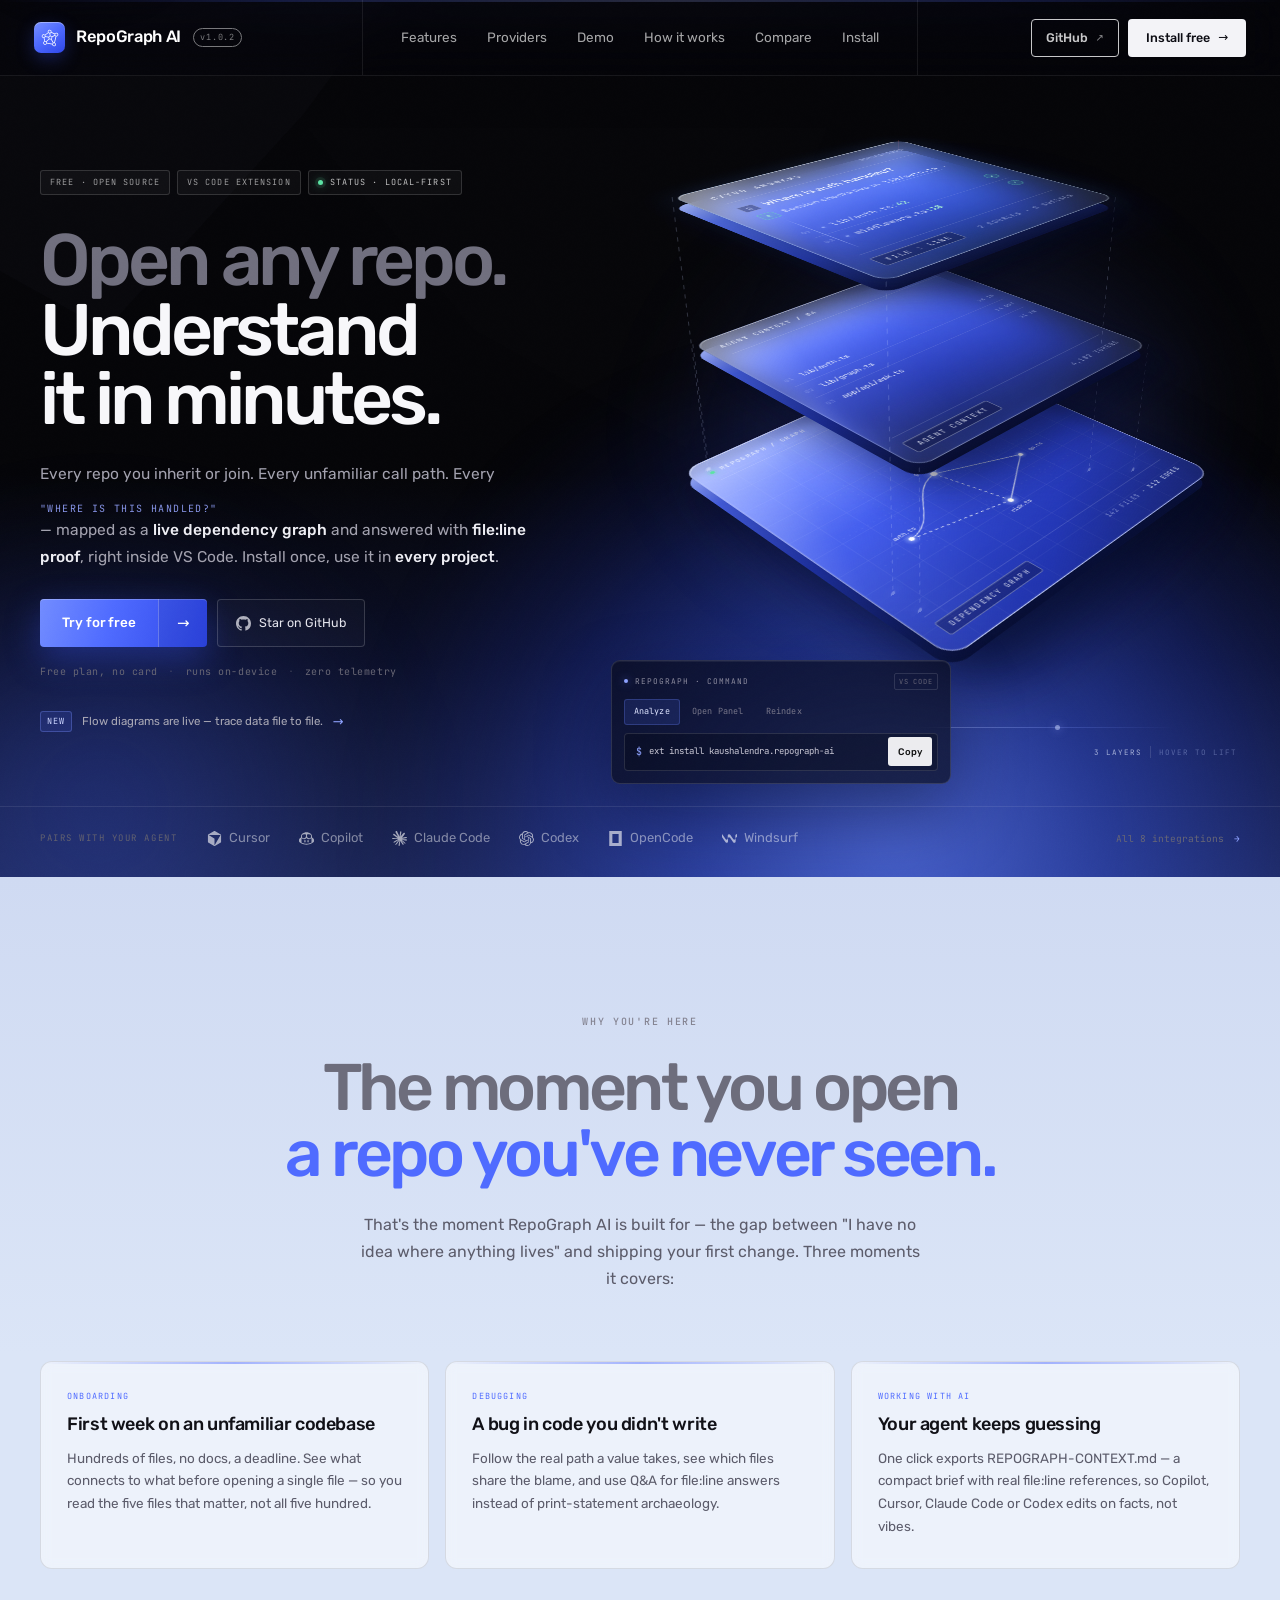
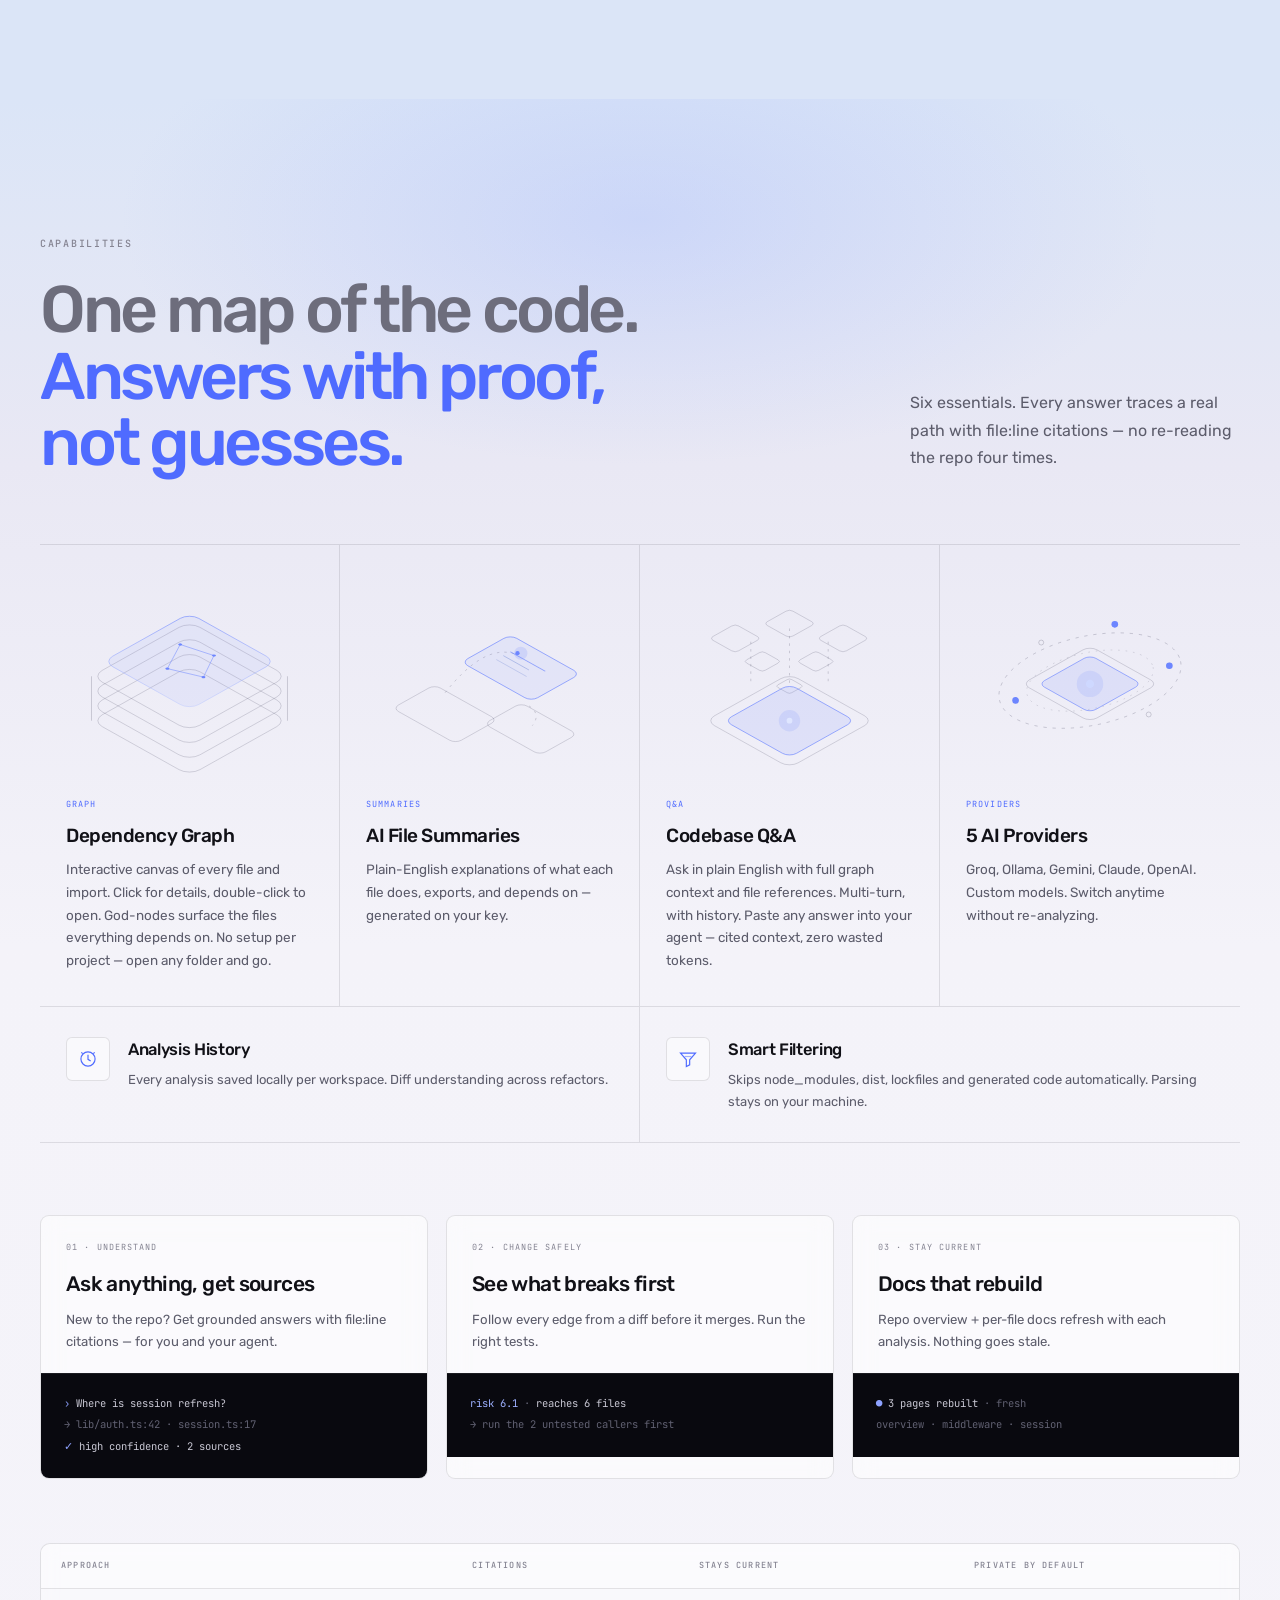
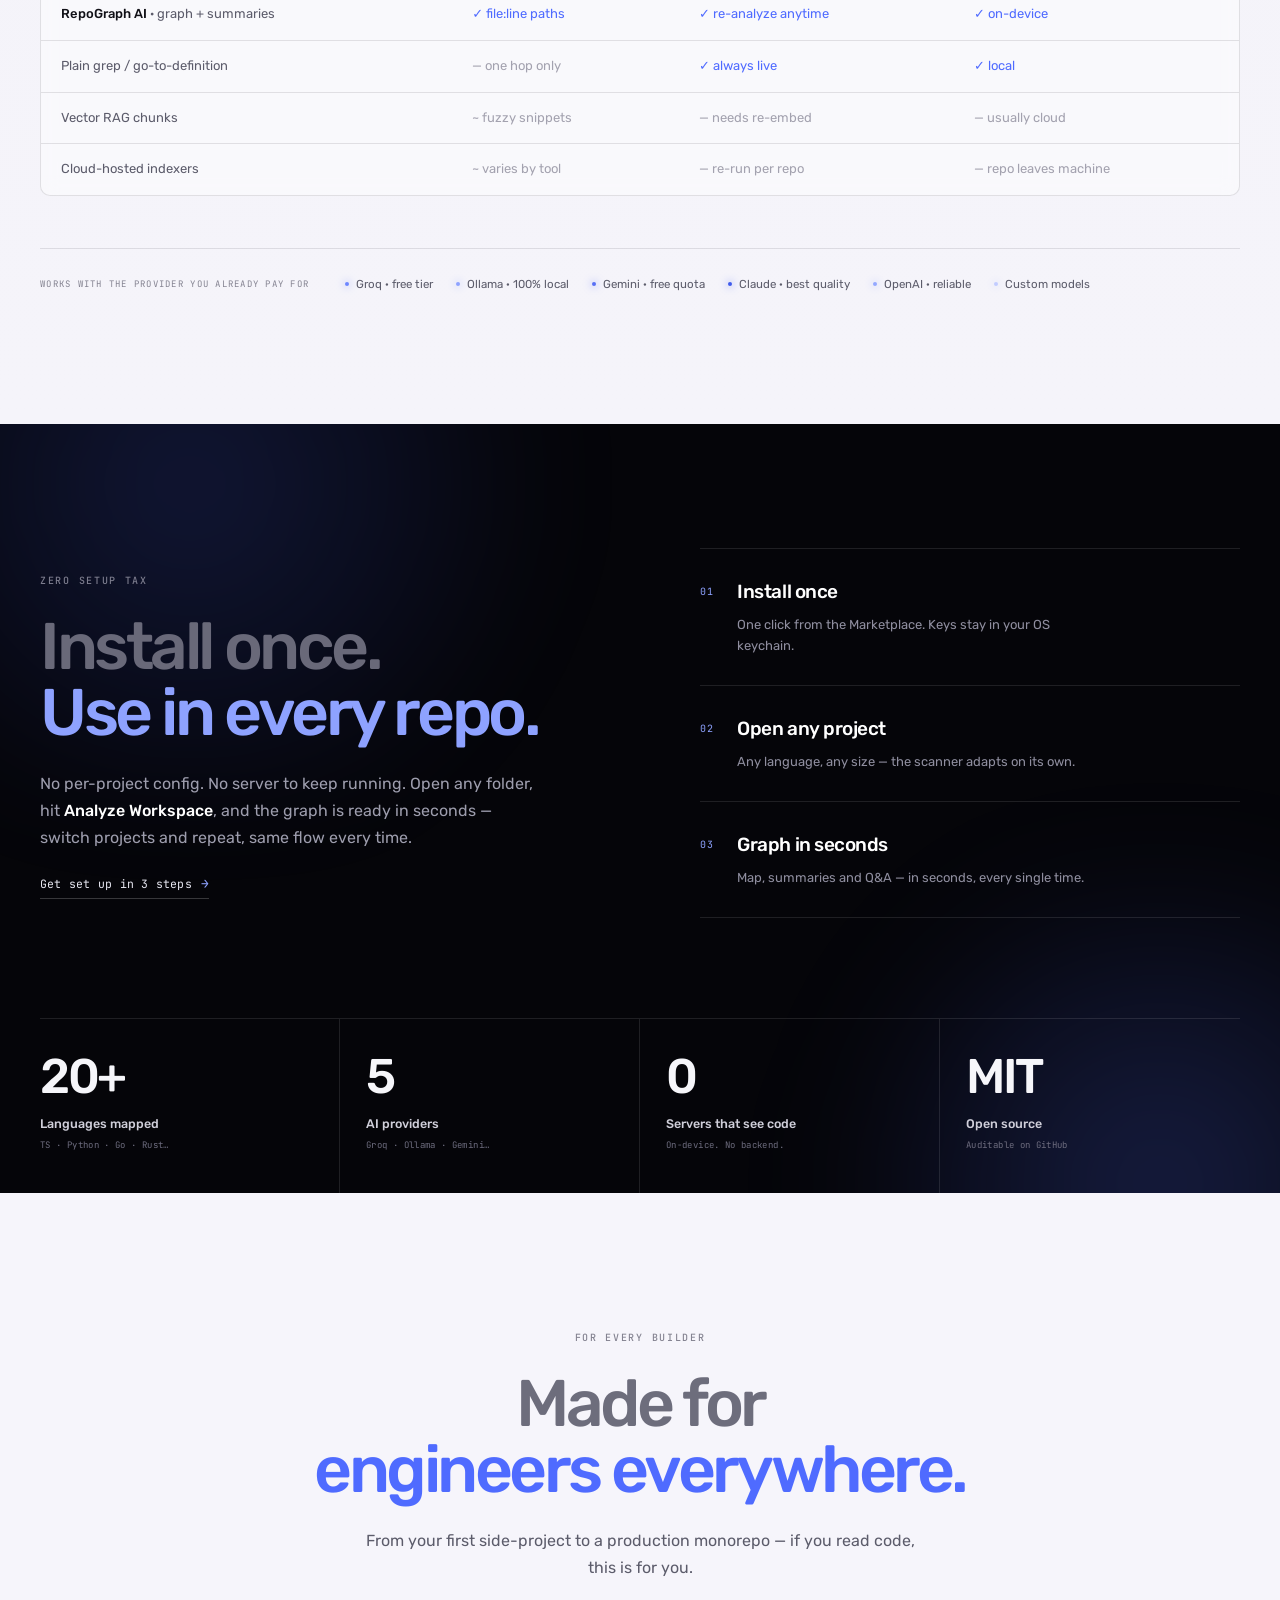
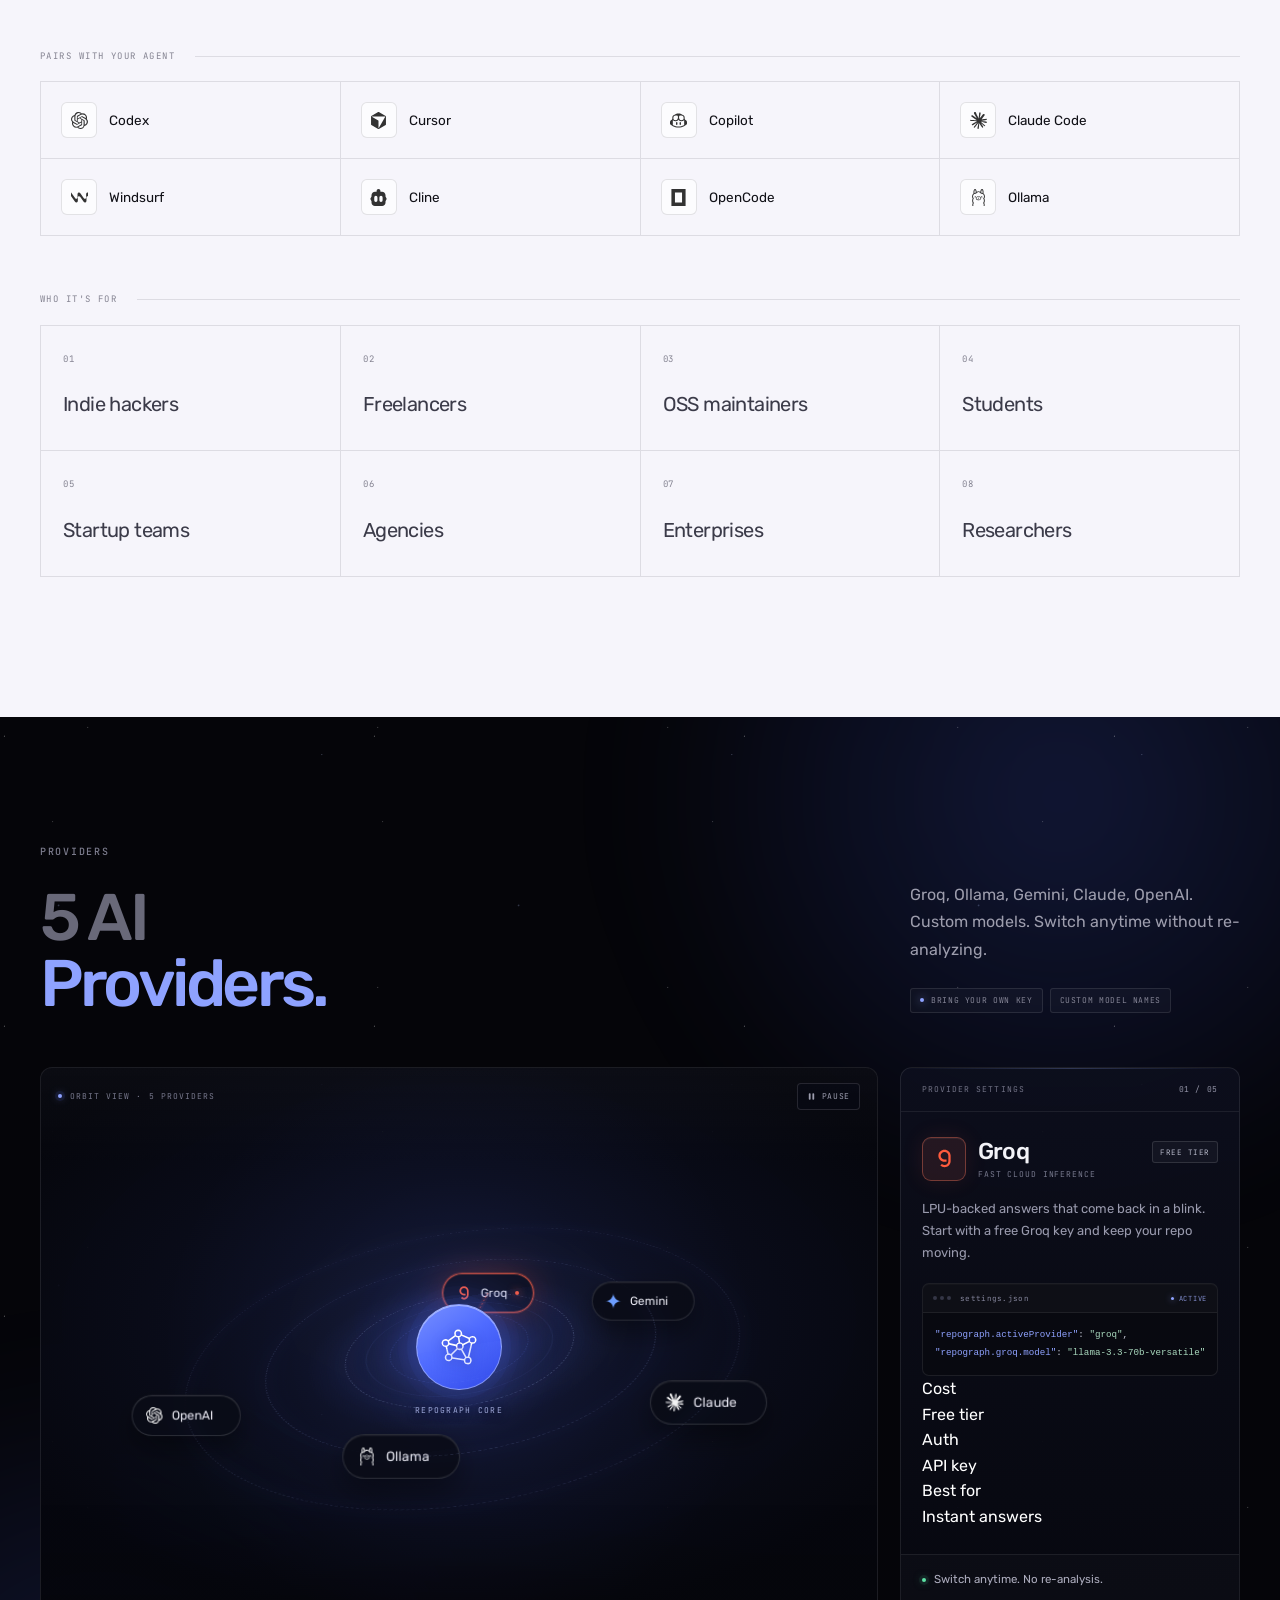
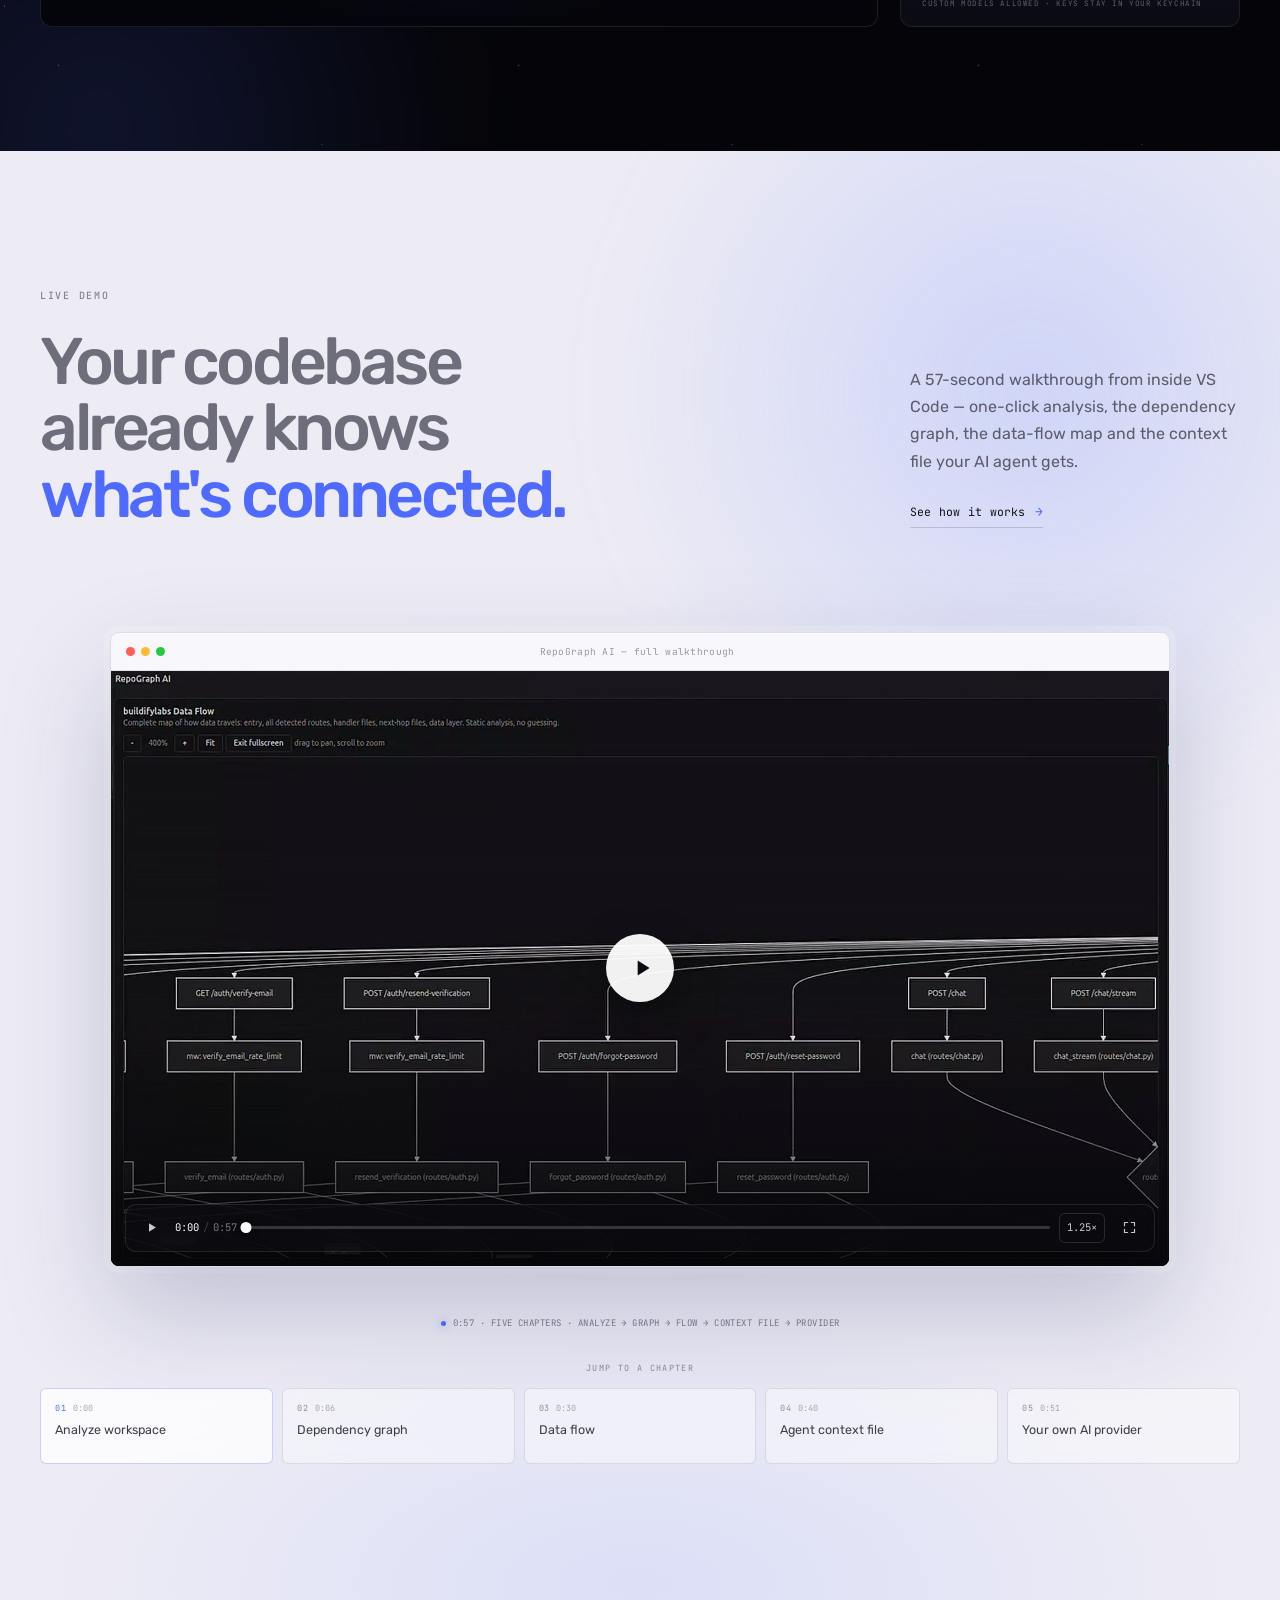
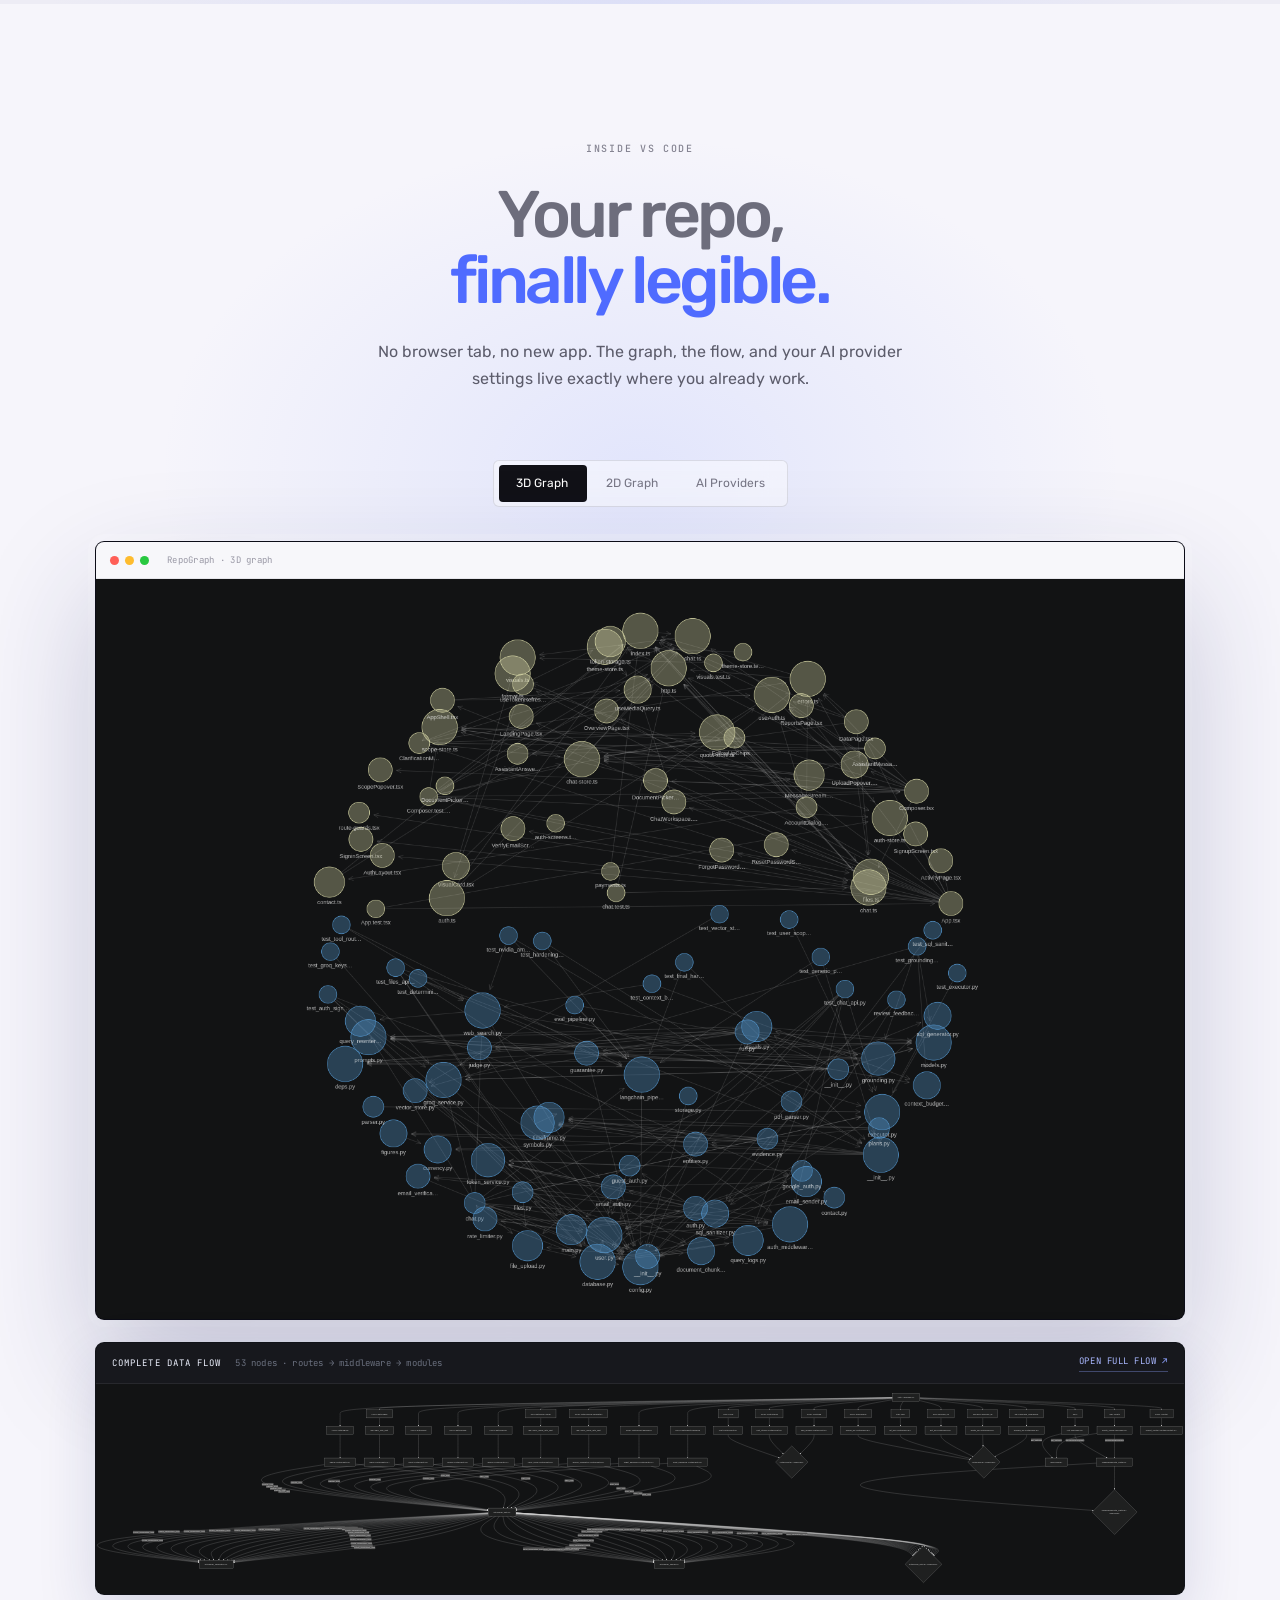
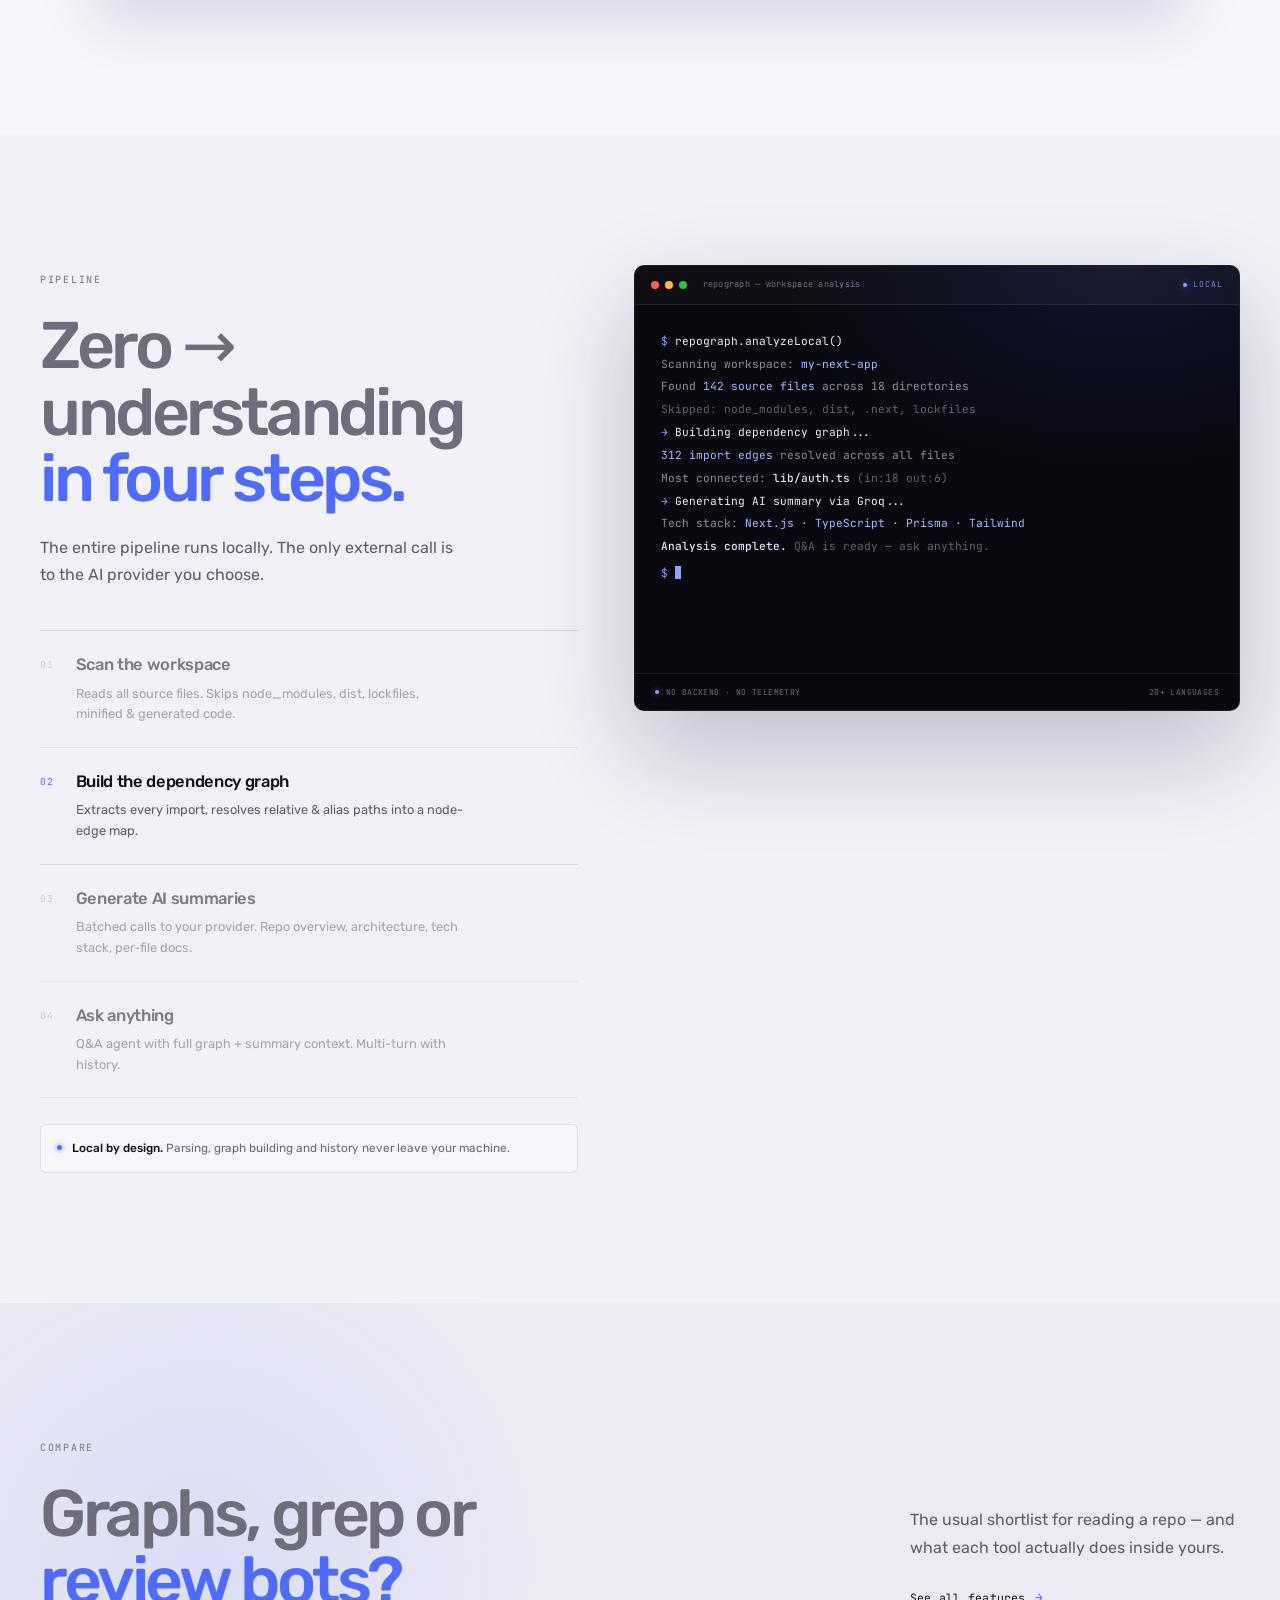
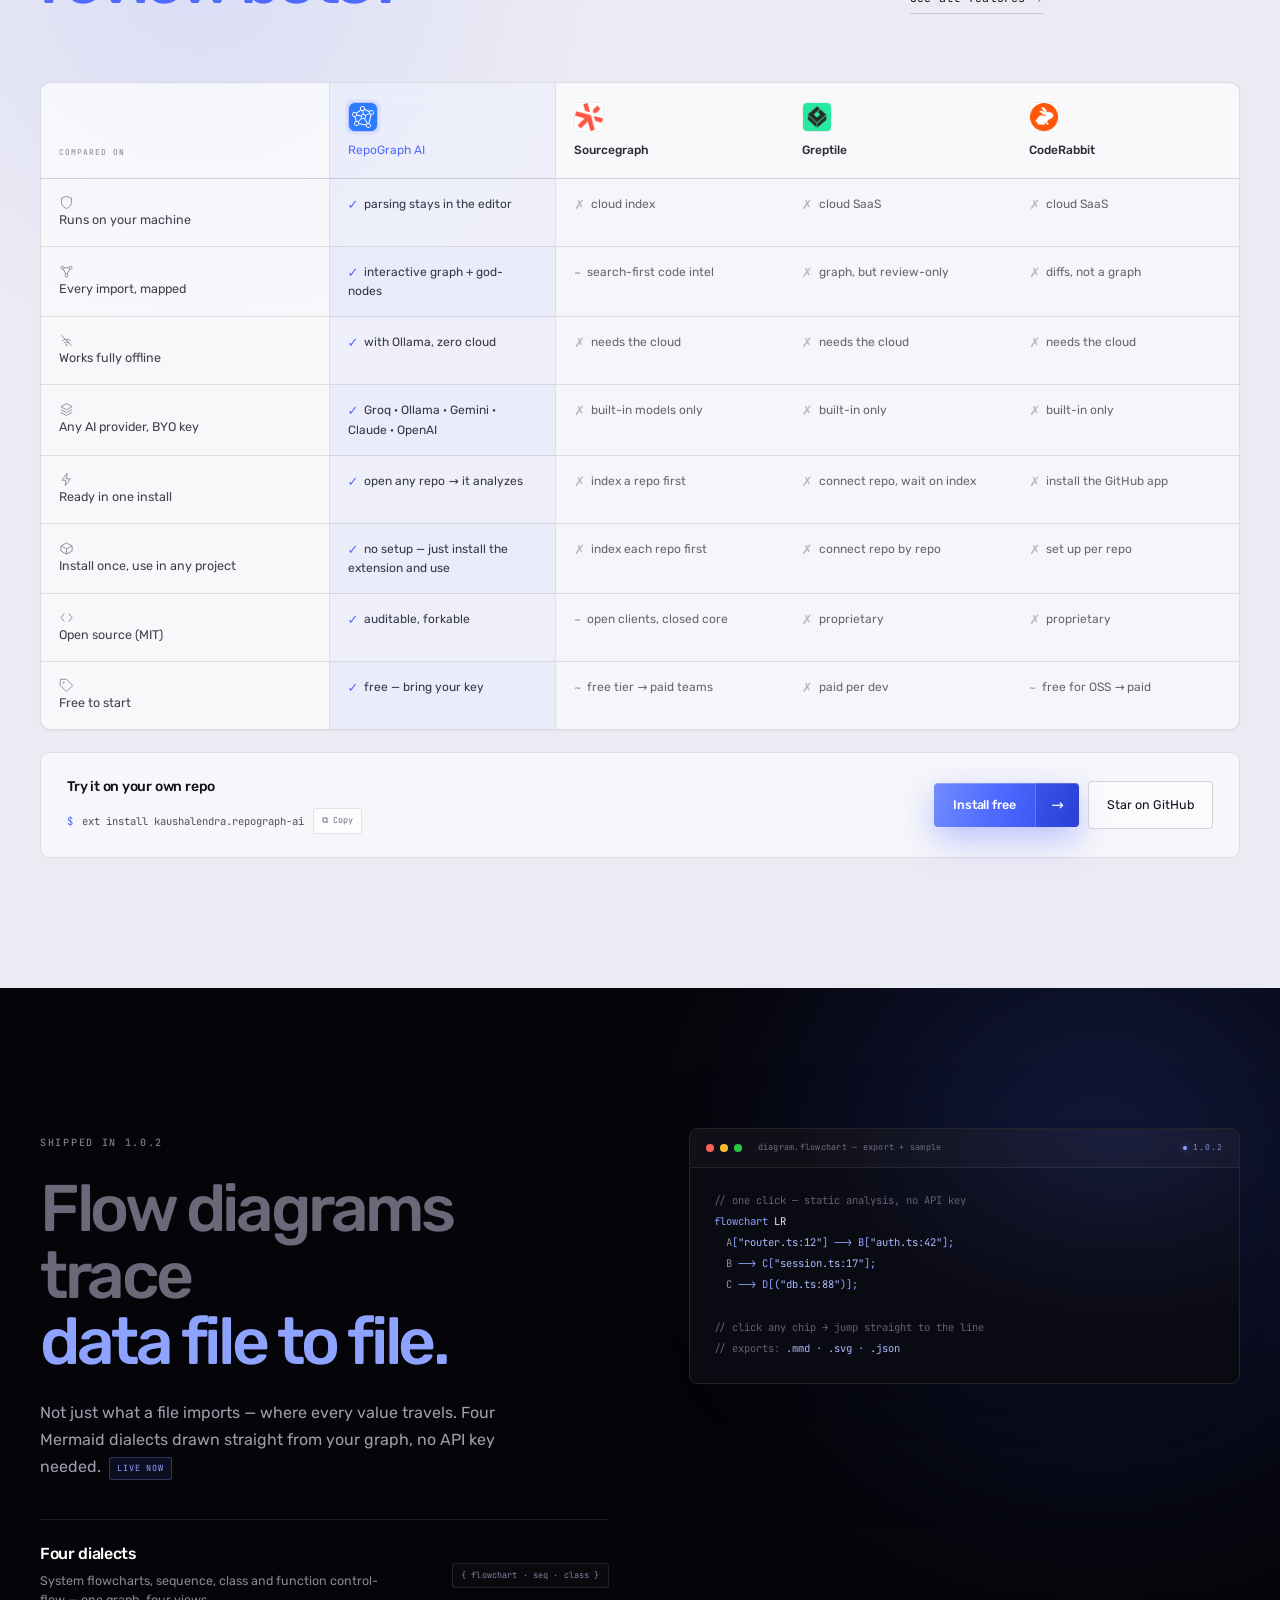
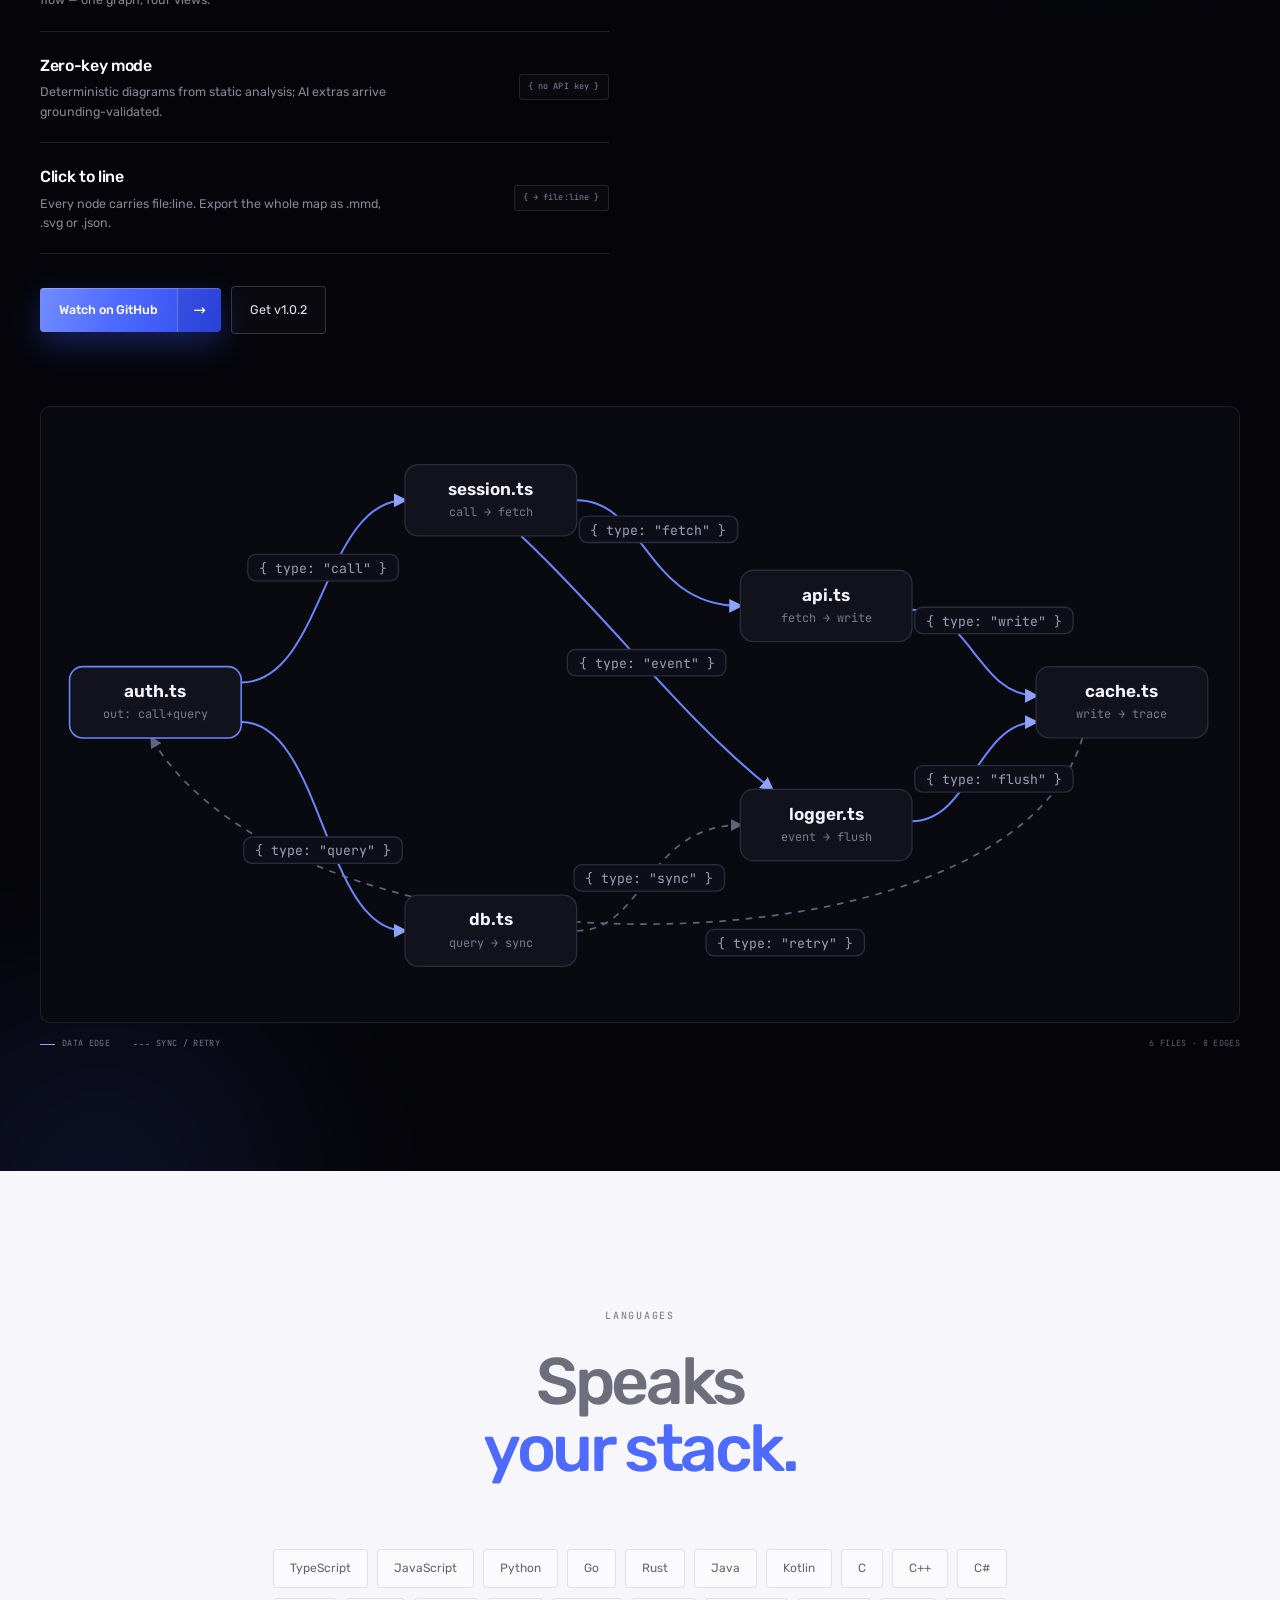
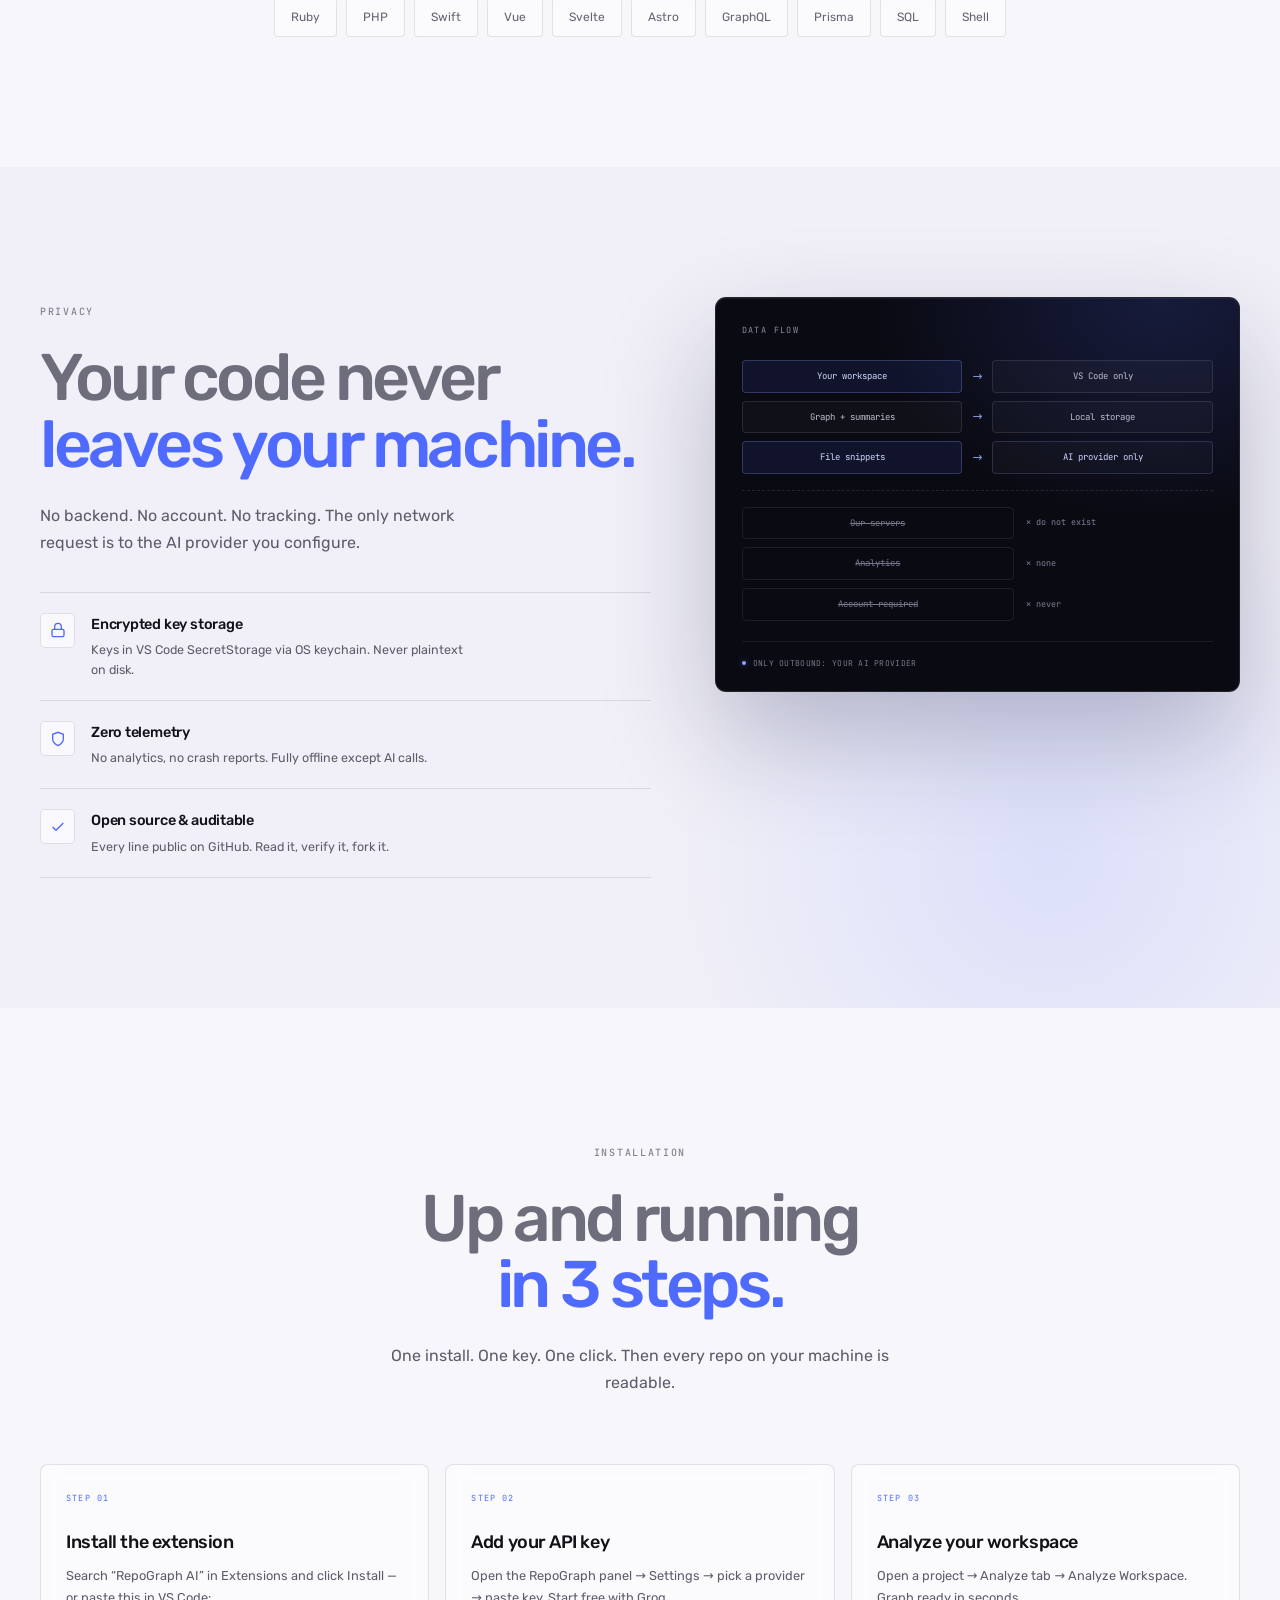
==== commit 81cccbf5: "feat: make the main goal land — goal-first hero + 'the moment you open a repo' strip - Hero h1 leads" ====
--- a/index.html
+++ b/index.html
@@ -109,7 +109,7 @@
     <link rel="apple-touch-icon" sizes="180x180" href="/assets/apple-touch-icon.png" />
     <link rel="manifest" href="/site.webmanifest" />
     <meta name="msapplication-TileColor" content="#4F6BFF" />
-    <link rel="stylesheet" href="styles.css?v=10" />
+    <link rel="stylesheet" href="styles.css?v=11" />
   </head>
 
   <body id="top">
@@ -180,11 +180,11 @@
             </div>
 
             <h1 class="hero-title">
-              <span class="dim">Know every file.</span>
-              <span>Cite every line.</span>
+              <span class="dim">Open any repo.</span>
+              <span>Understand it in minutes.</span>
             </h1>
 
-            <p class="hero-sub">RepoGraph AI turns any repo into a <strong>live dependency graph</strong> — every import traced, every answer backed by <strong>file:line evidence</strong>. Install once, use it in <strong>every project</strong>. New to a codebase? Understand it in minutes. <em>Trace every call. Prove every diff.</em></p>
+            <p class="hero-sub">Every repo you inherit or join. Every unfamiliar call path. Every <em>"where is this handled?"</em> — mapped as a <strong>live dependency graph</strong> and answered with <strong>file:line proof</strong>, right inside VS Code. Install once, use it in <strong>every project</strong>.</p>
 
             <div class="hero-actions">
               <a class="btn-split" href="https://marketplace.visualstudio.com/items?itemName=kaushalendra.repograph-ai" target="_blank" rel="noopener">
@@ -363,6 +363,37 @@
           <a class="trust-more" href="#who">All 8 integrations <span aria-hidden="true">→</span></a>
         </div>
       </section>
+      <!-- ═══════════════ THE MOMENT YOU NEED IT ═══════════════ -->
+      <section class="section moments" id="whofor" data-nav-theme="light" aria-labelledby="whofor-heading">
+        <div class="wrap">
+          <header class="sec-head center-head">
+            <span class="eyebrow">Why you're here</span>
+            <h2 class="display" id="whofor-heading">
+              <span class="dim">The moment you open</span>
+              <span class="accent">a repo you've never seen.</span>
+            </h2>
+            <p class="lede">That's the moment RepoGraph AI is built for — the gap between "I have no idea where anything lives" and shipping your first change. Three moments it covers:</p>
+          </header>
+          <div class="moments-grid">
+            <article class="moment">
+              <span class="m-tag">Onboarding</span>
+              <h3>First week on an unfamiliar codebase</h3>
+              <p>Hundreds of files, no docs, a deadline. See what connects to what before opening a single file — so you read the five files that matter, not all five hundred.</p>
+            </article>
+            <article class="moment">
+              <span class="m-tag">Debugging</span>
+              <h3>A bug in code you didn't write</h3>
+              <p>Follow the real path a value takes, see which files share the blame, and use Q&A for file:line answers instead of print-statement archaeology.</p>
+            </article>
+            <article class="moment">
+              <span class="m-tag">Working with AI</span>
+              <h3>Your agent keeps guessing</h3>
+              <p>One click exports REPOGRAPH-CONTEXT.md — a compact brief with real file:line references, so Copilot, Cursor, Claude Code or Codex edits on facts, not vibes.</p>
+            </article>
+          </div>
+        </div>
+      </section>
+
       <!-- ═══════════════ FEATURES ═══════════════ -->
       <section class="section features" id="features" data-nav-theme="light" aria-labelledby="features-heading">
         <div class="wrap">
--- a/styles.css
+++ b/styles.css
@@ -1201,3 +1201,13 @@
   .hero-fine{font-size:8.5px}
   .cta-title{font-size:33px}
 }
+
+/* ═══ MOMENTS STRIP — "the moment you open a repo you've never seen" ═══ */
+.moments{background:linear-gradient(180deg,#cfdaf2 0%,#dbe5f7 58%,#dbe5f7 100%);overflow:clip}
+.moments-grid{display:grid;grid-template-columns:repeat(3,minmax(0,1fr));gap:16px}
+.moment{position:relative;padding:28px 26px 30px;border:1px solid var(--line);border-radius:12px;background:rgba(255,255,255,.5);backdrop-filter:blur(6px);overflow:hidden}
+.moment::after{content:'';position:absolute;left:0;right:0;top:0;height:2px;background:linear-gradient(90deg,transparent,rgba(79,107,255,.6),transparent);opacity:.8}
+.m-tag{display:block;font-family:var(--fm);font-size:8.5px;letter-spacing:.14em;text-transform:uppercase;color:var(--blue);margin-bottom:10px}
+.moment h3{font-size:18px;font-weight:500;letter-spacing:-.02em;line-height:1.3;margin-bottom:10px;color:var(--text)}
+.moment p{font-size:13.5px;line-height:1.7;color:var(--body)}
+@media(max-width:960px){.moments-grid{grid-template-columns:1fr}}
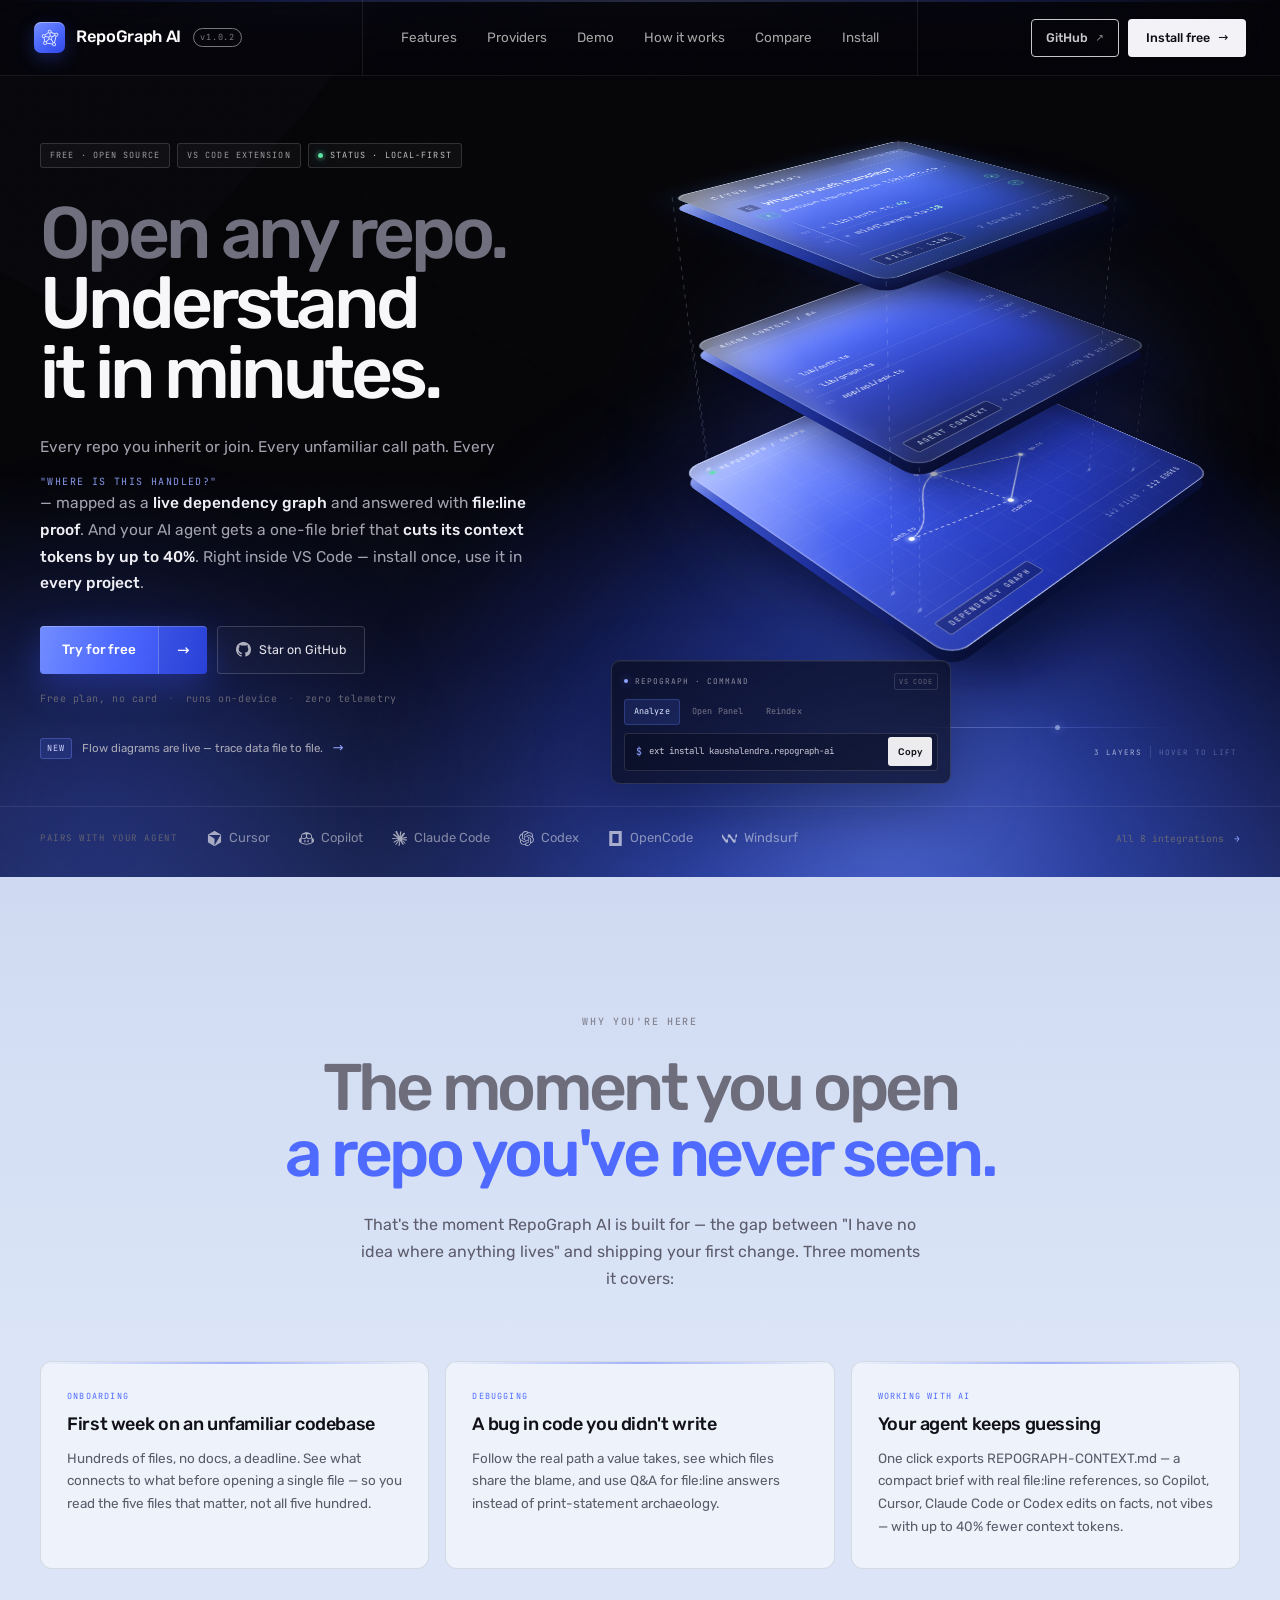
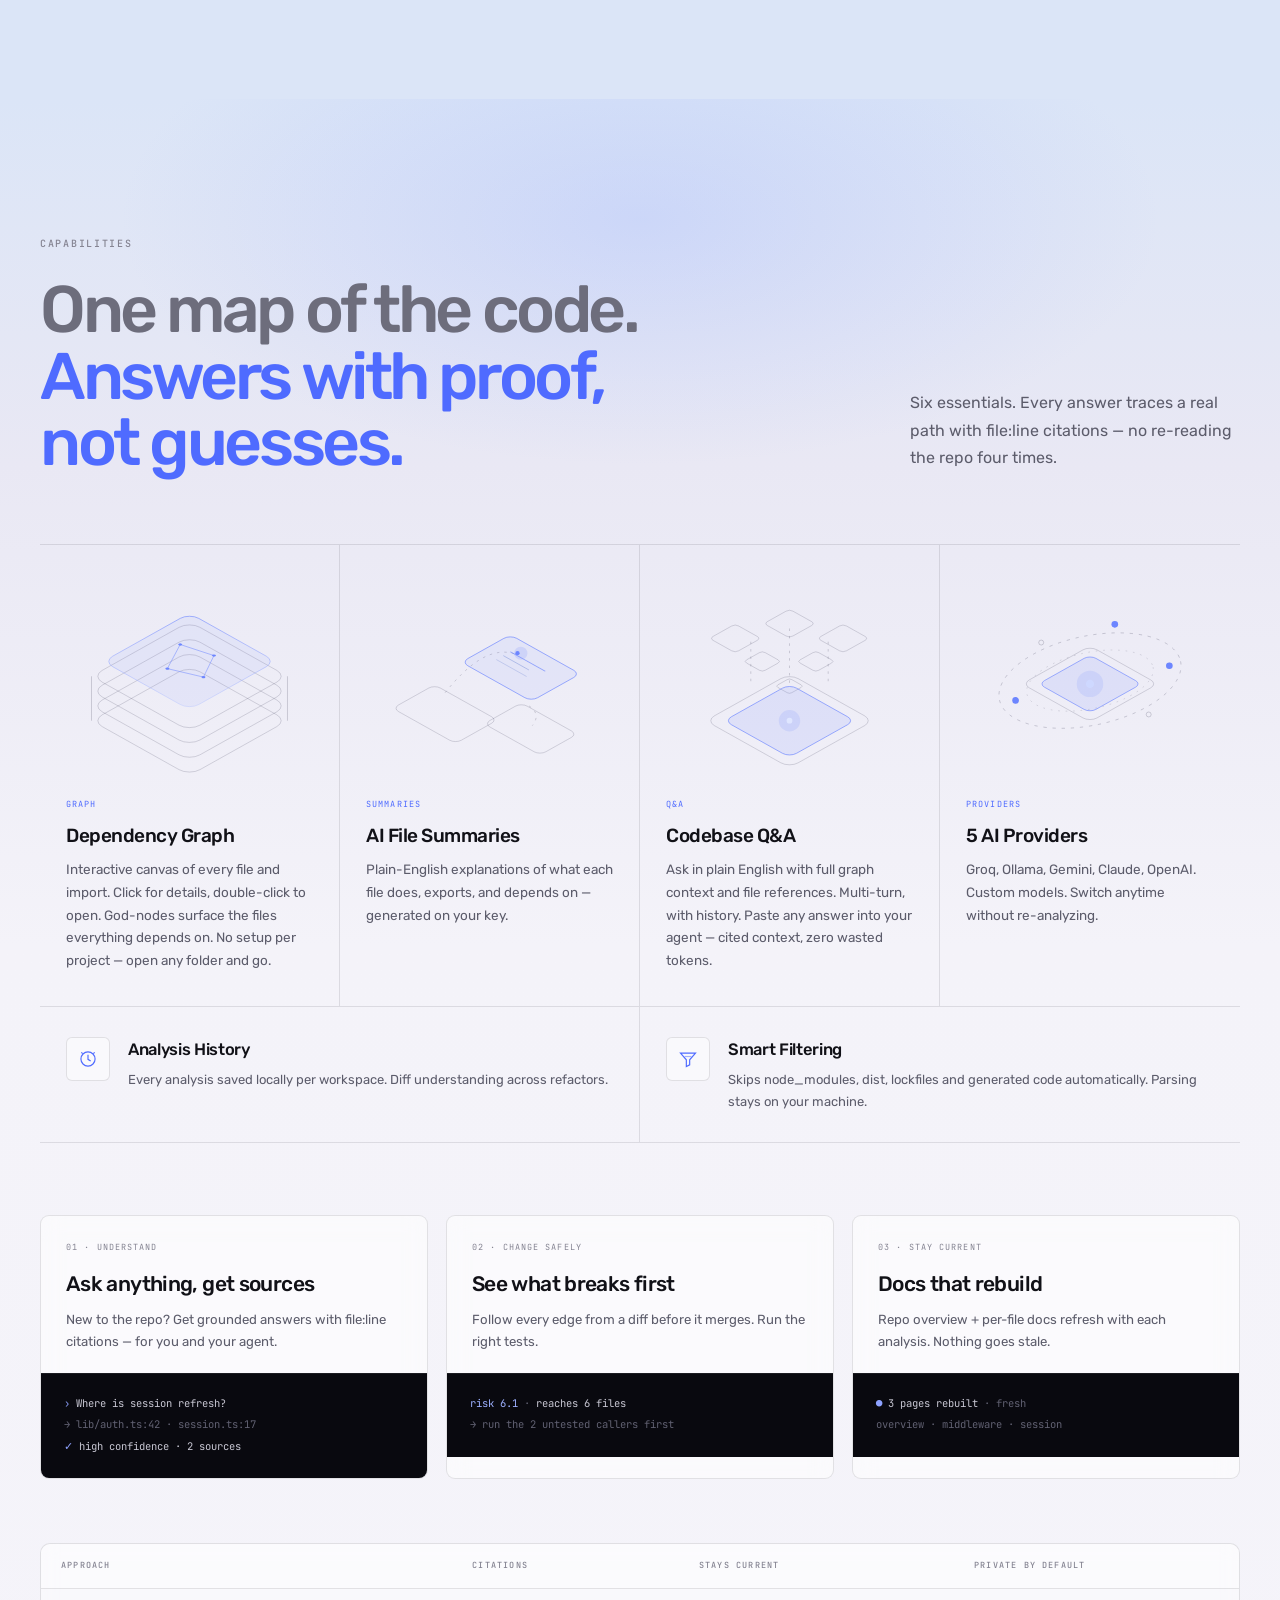
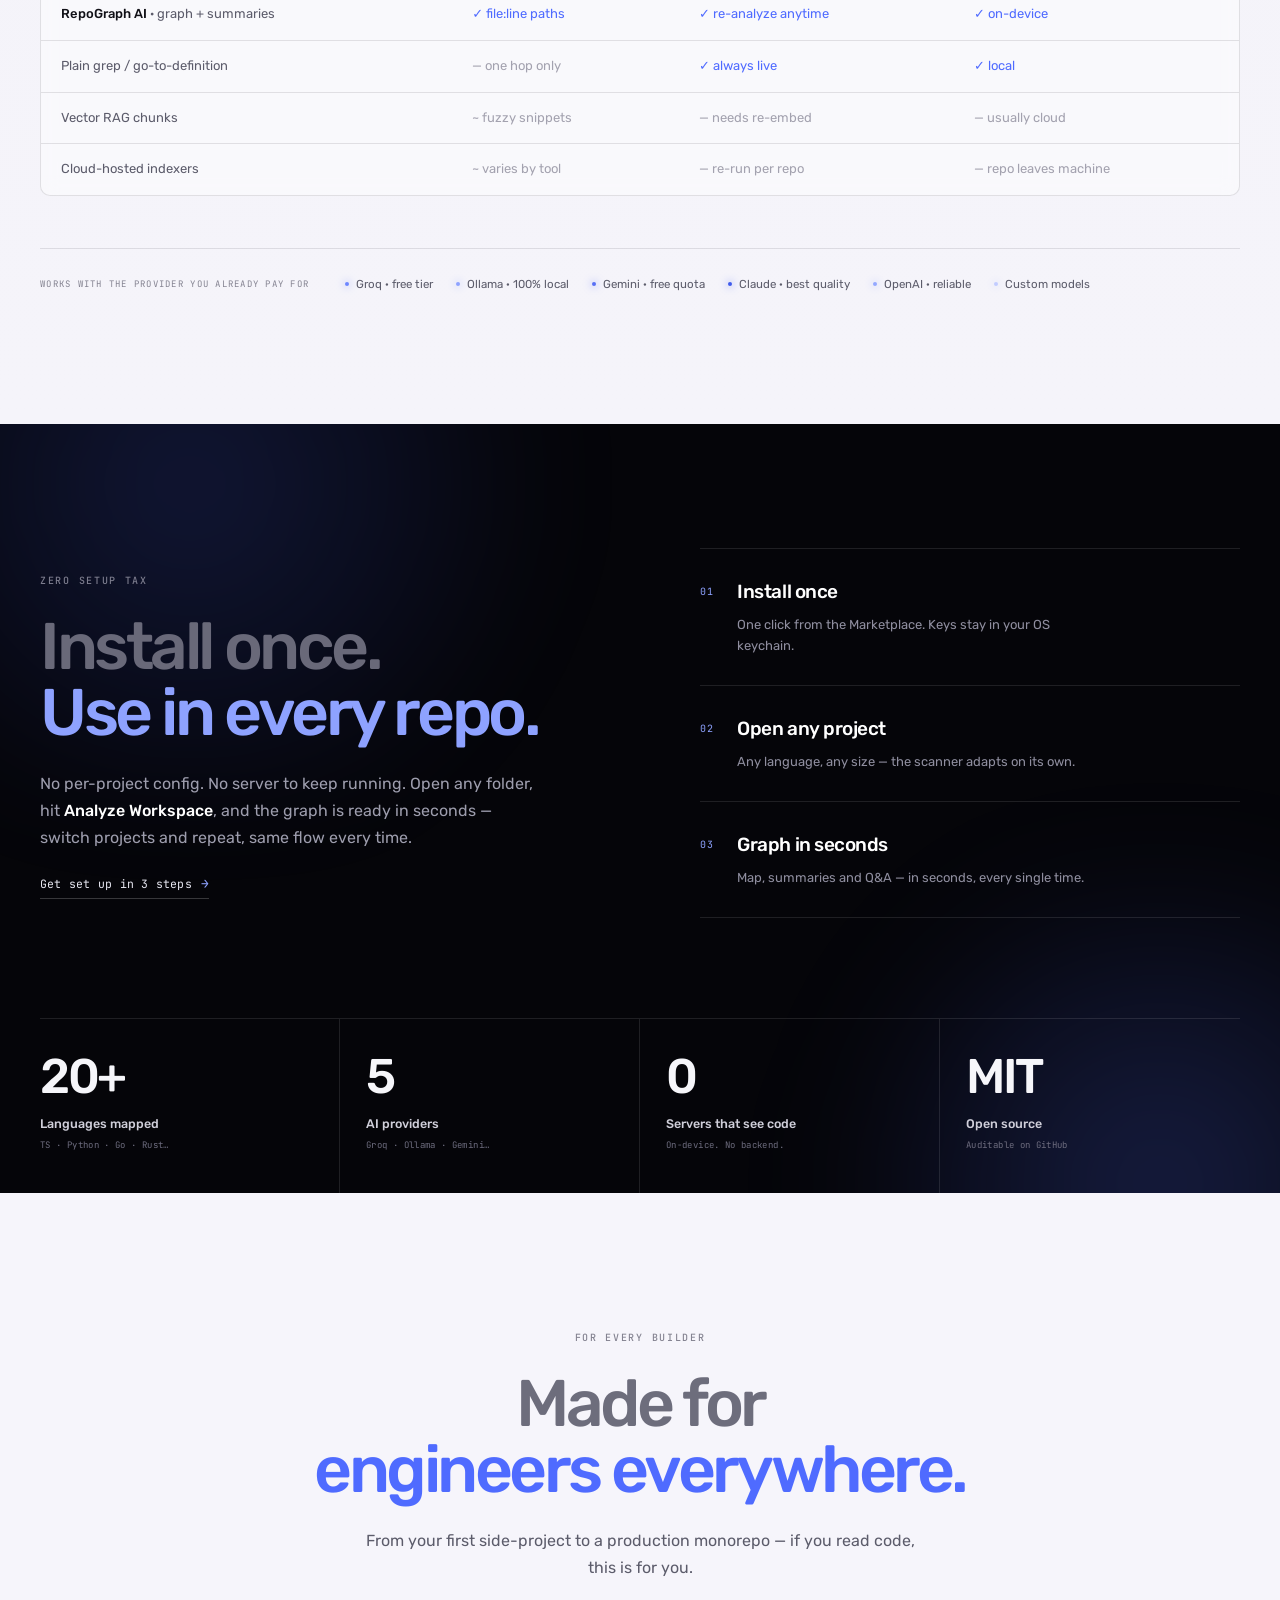
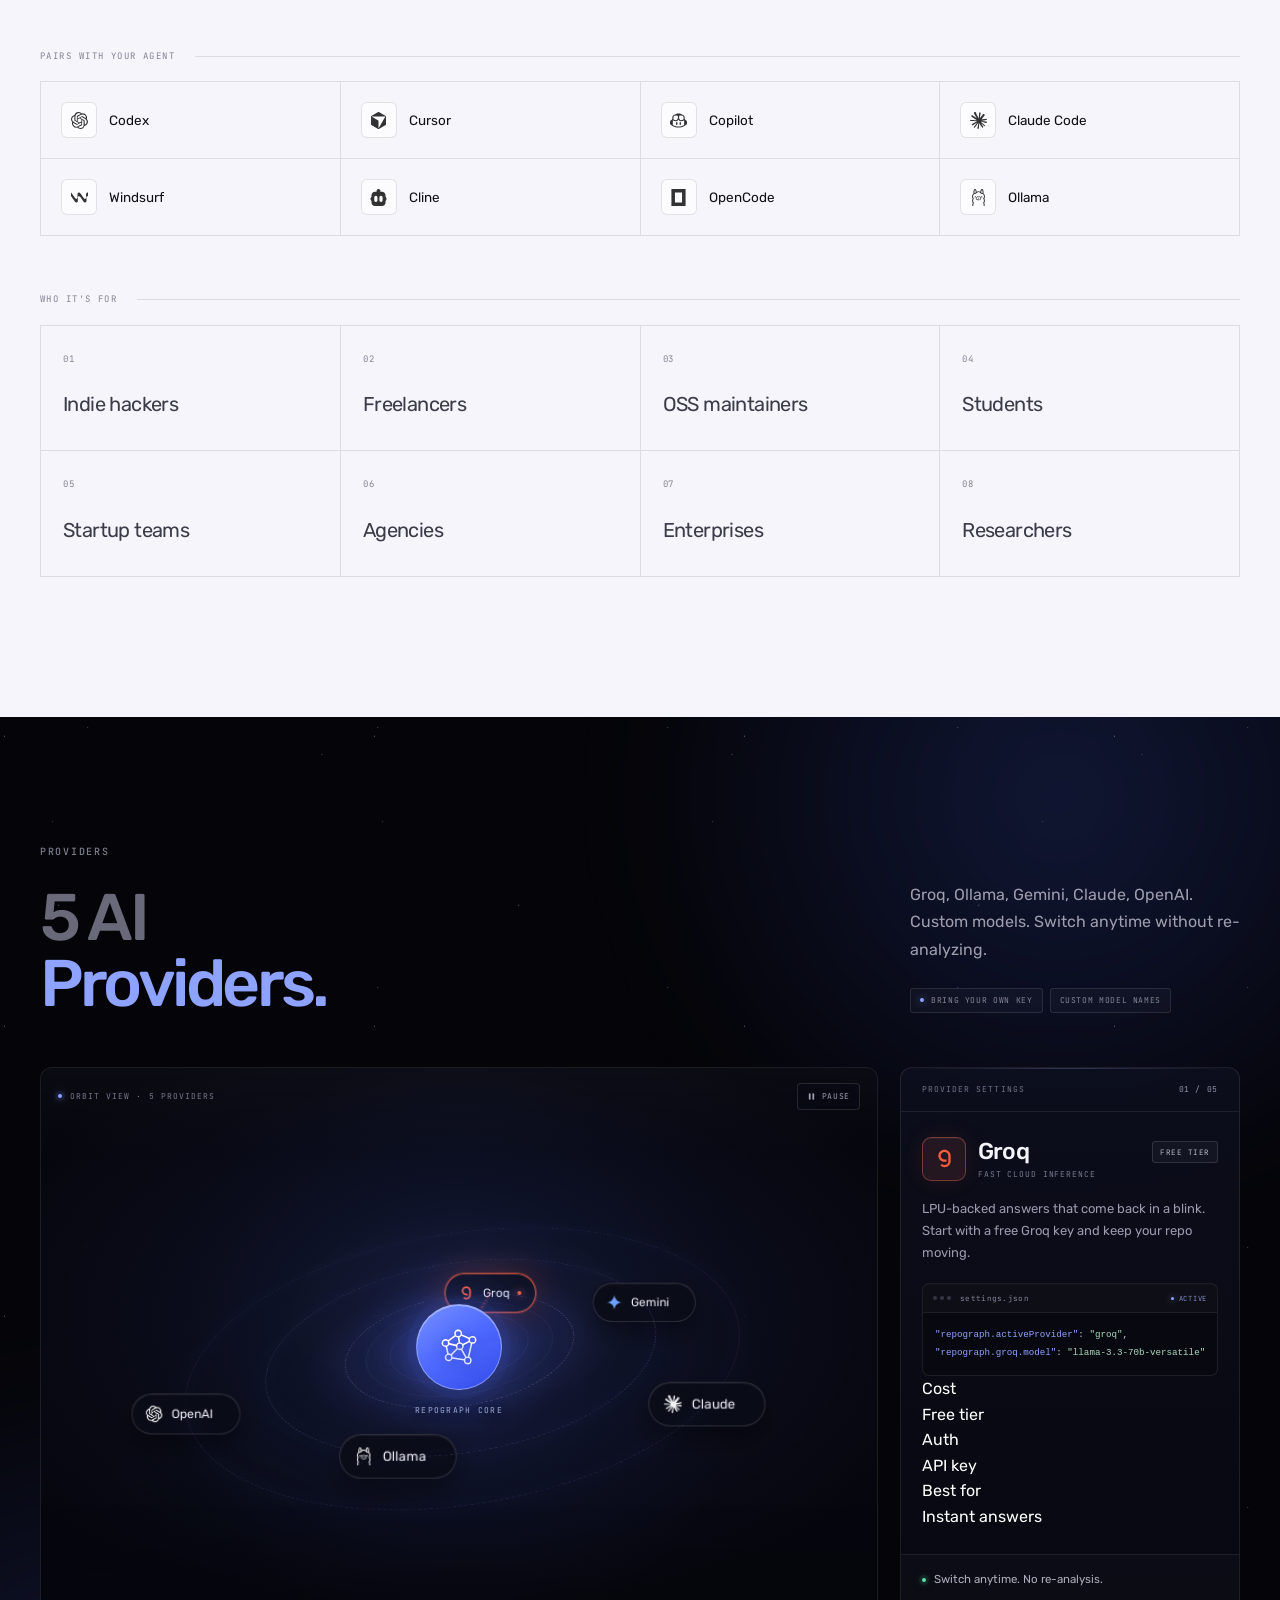
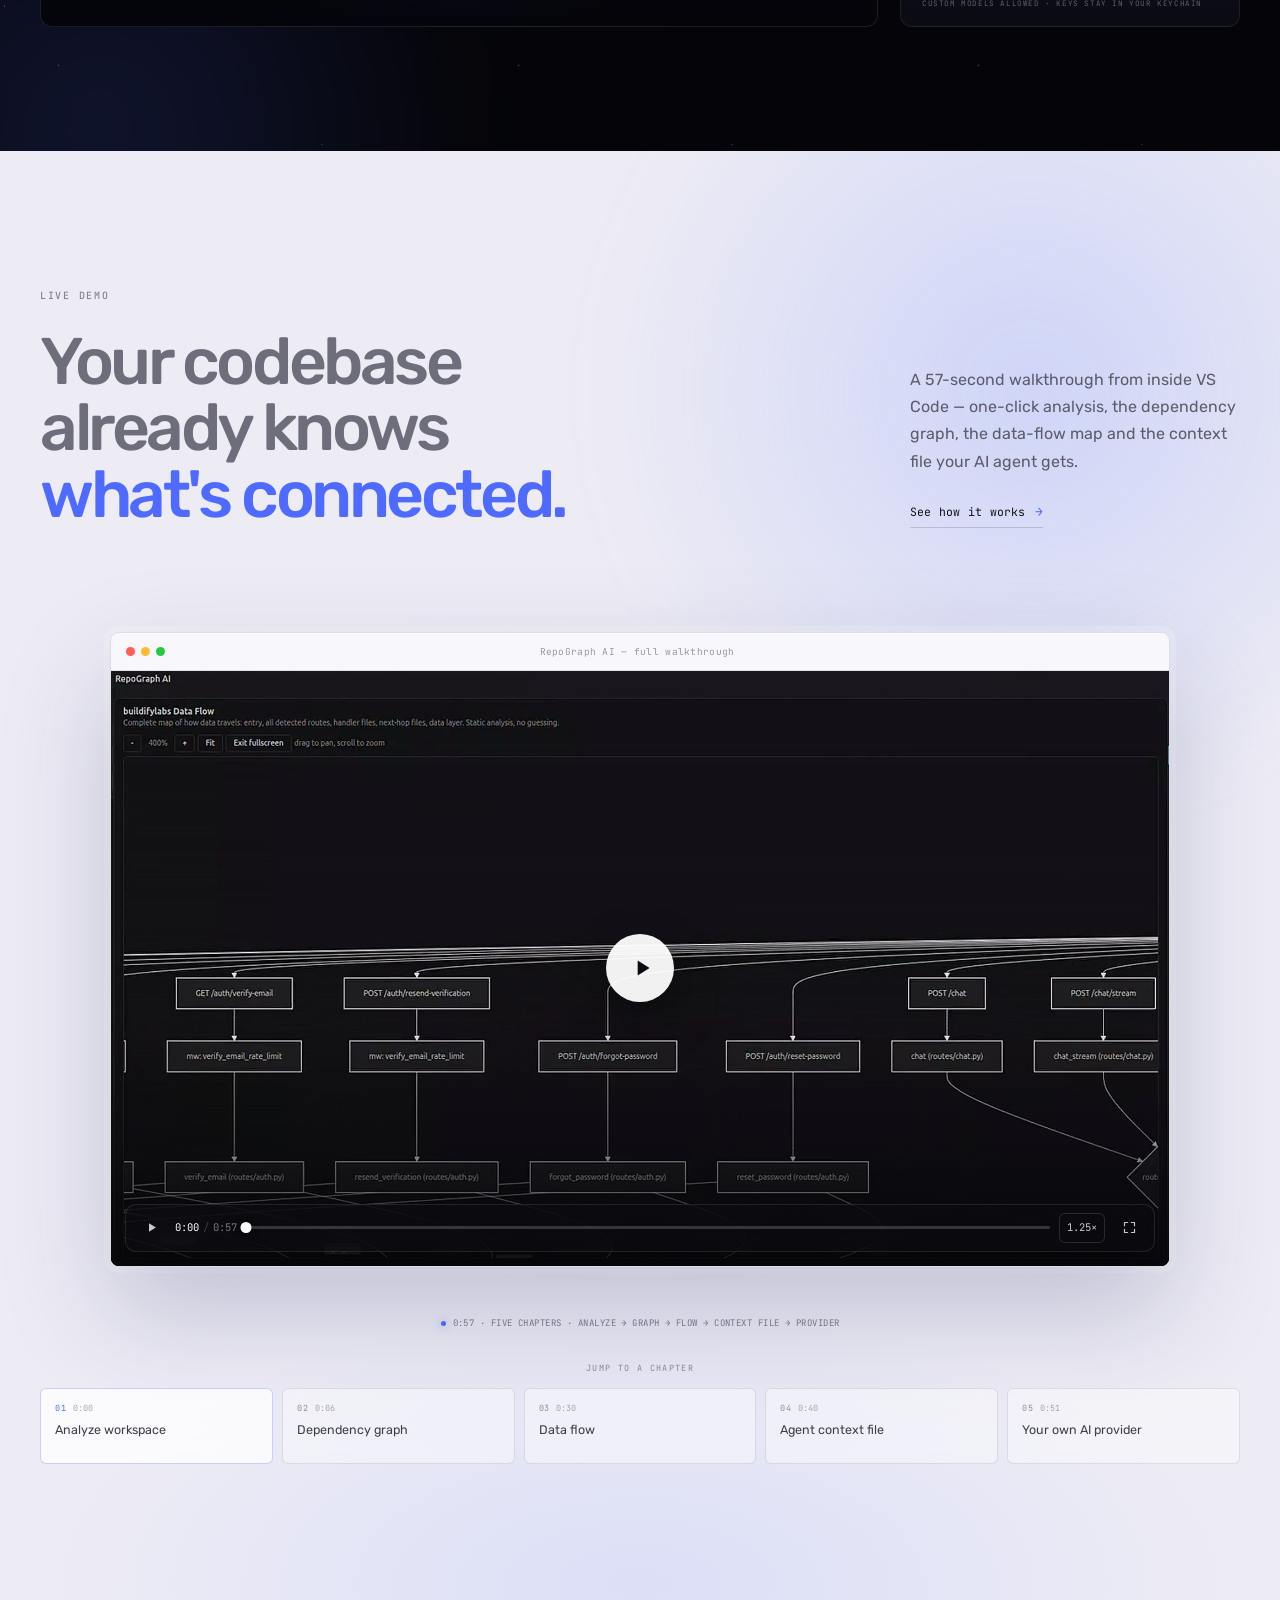
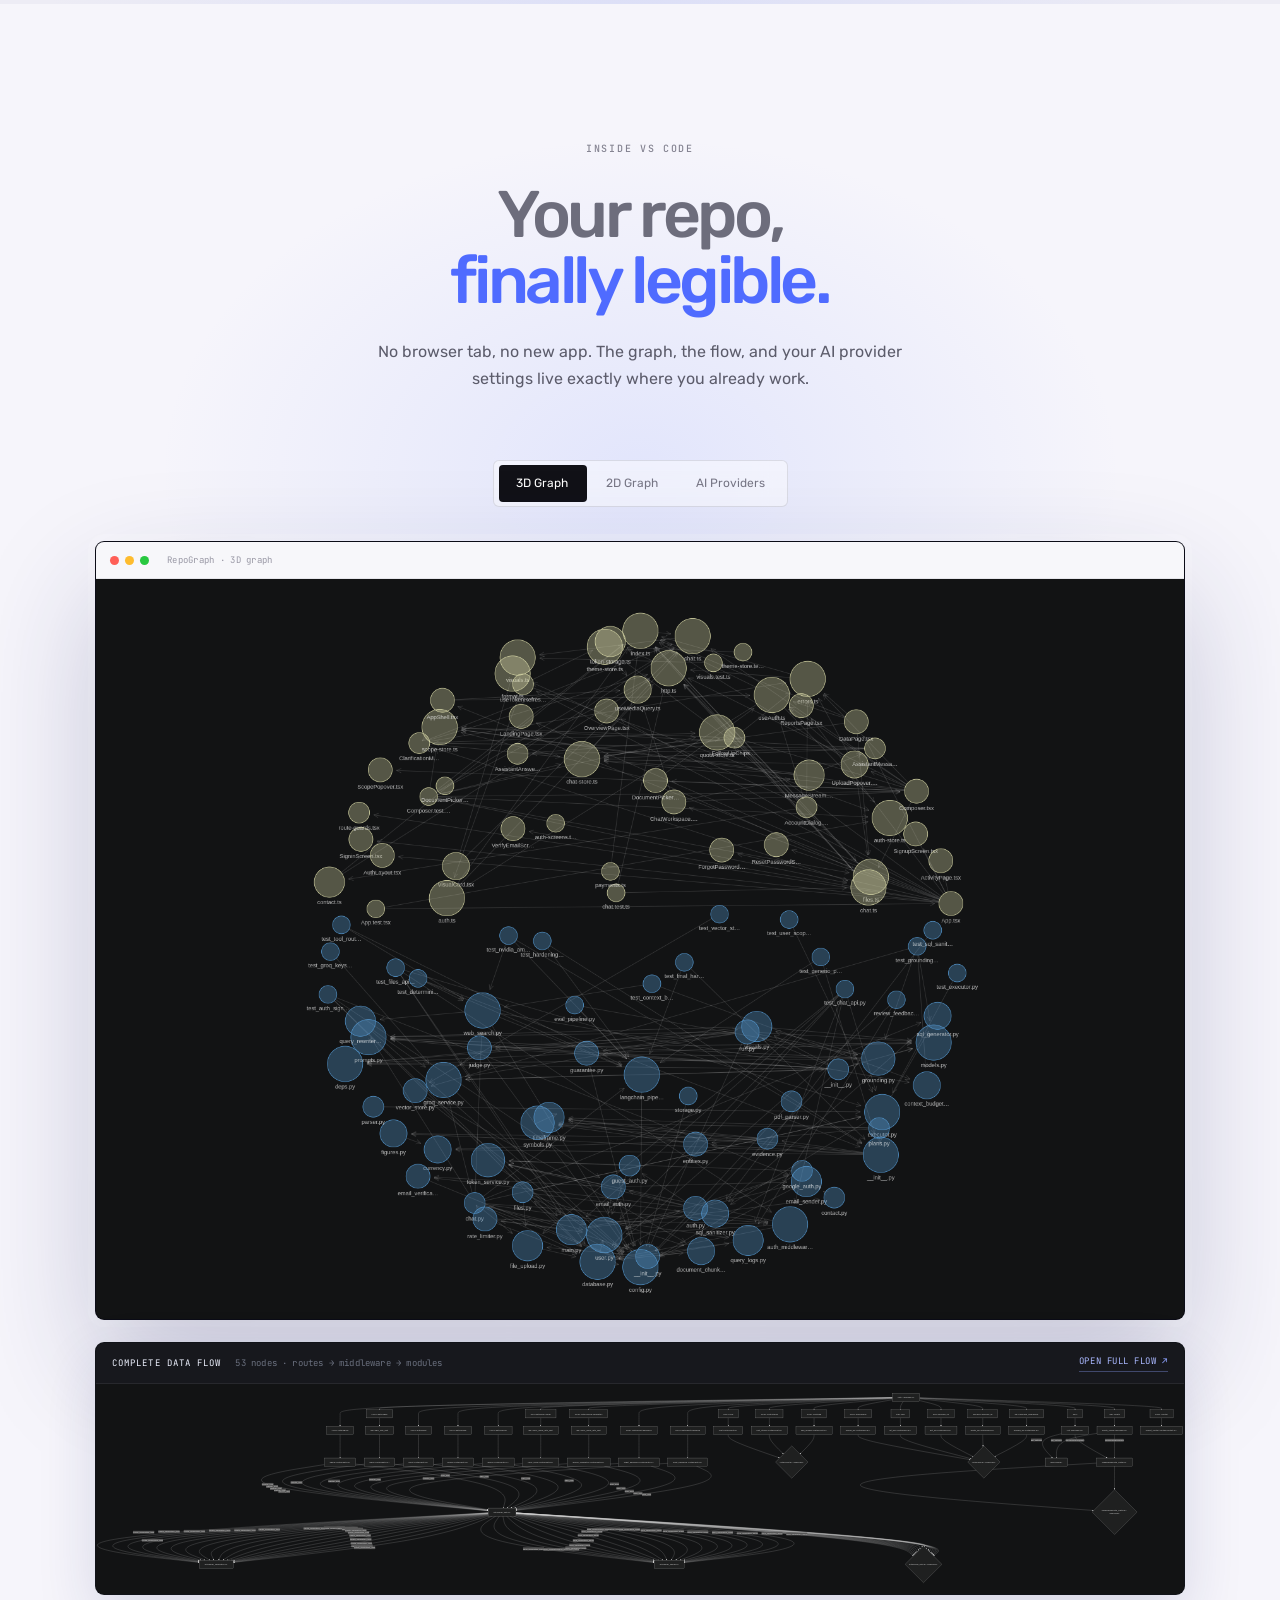
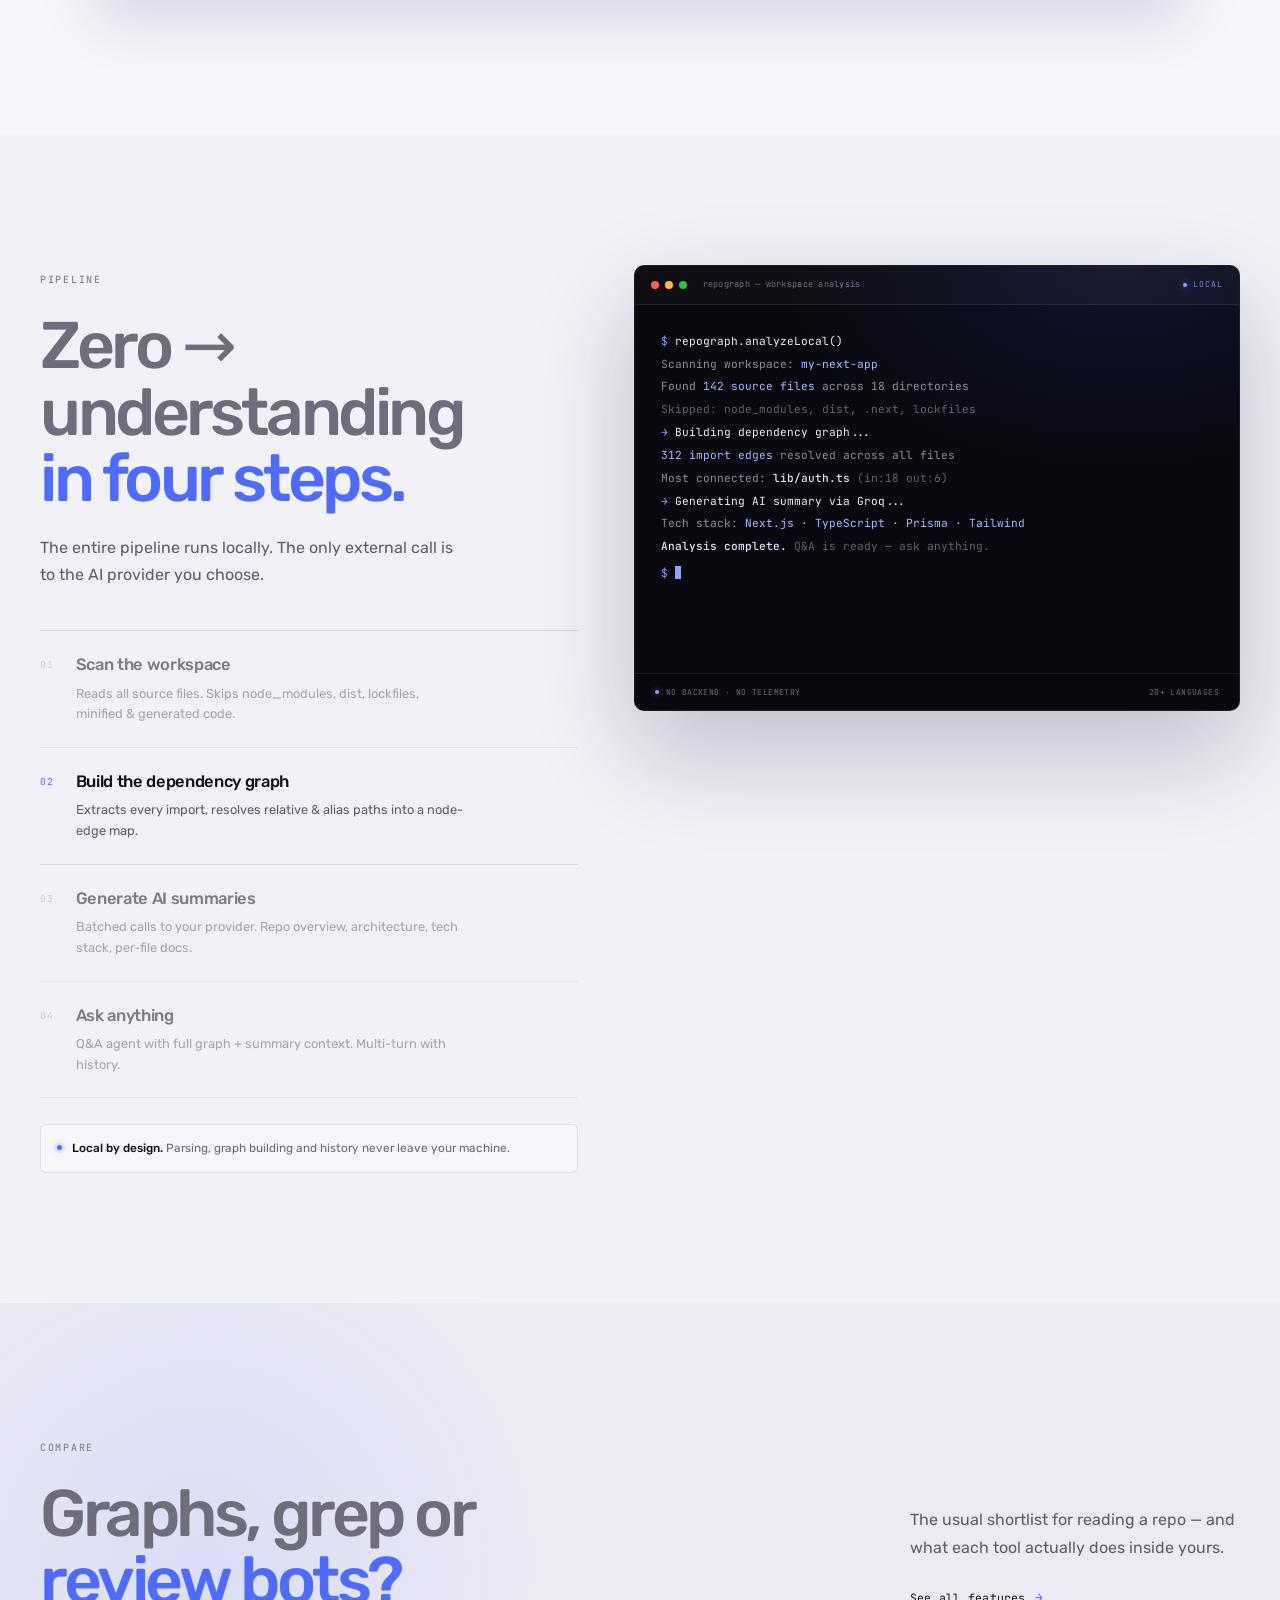
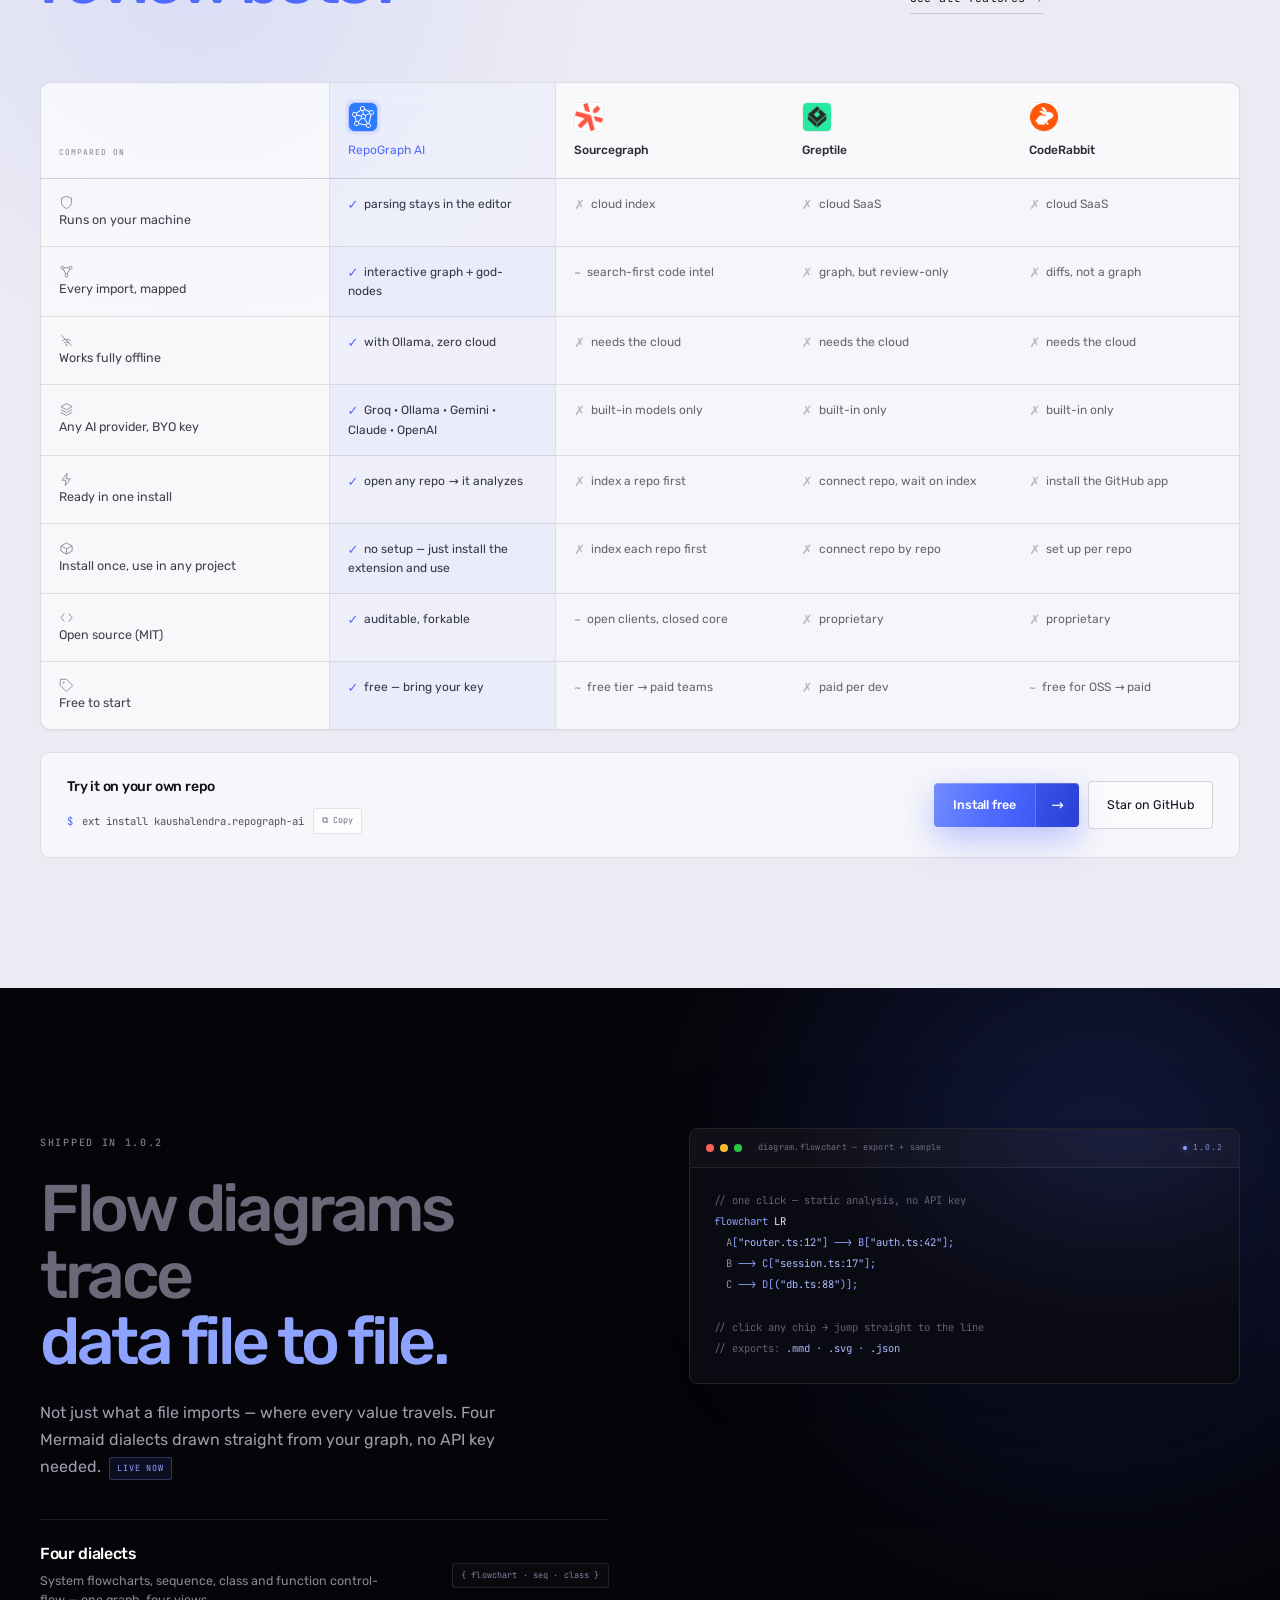
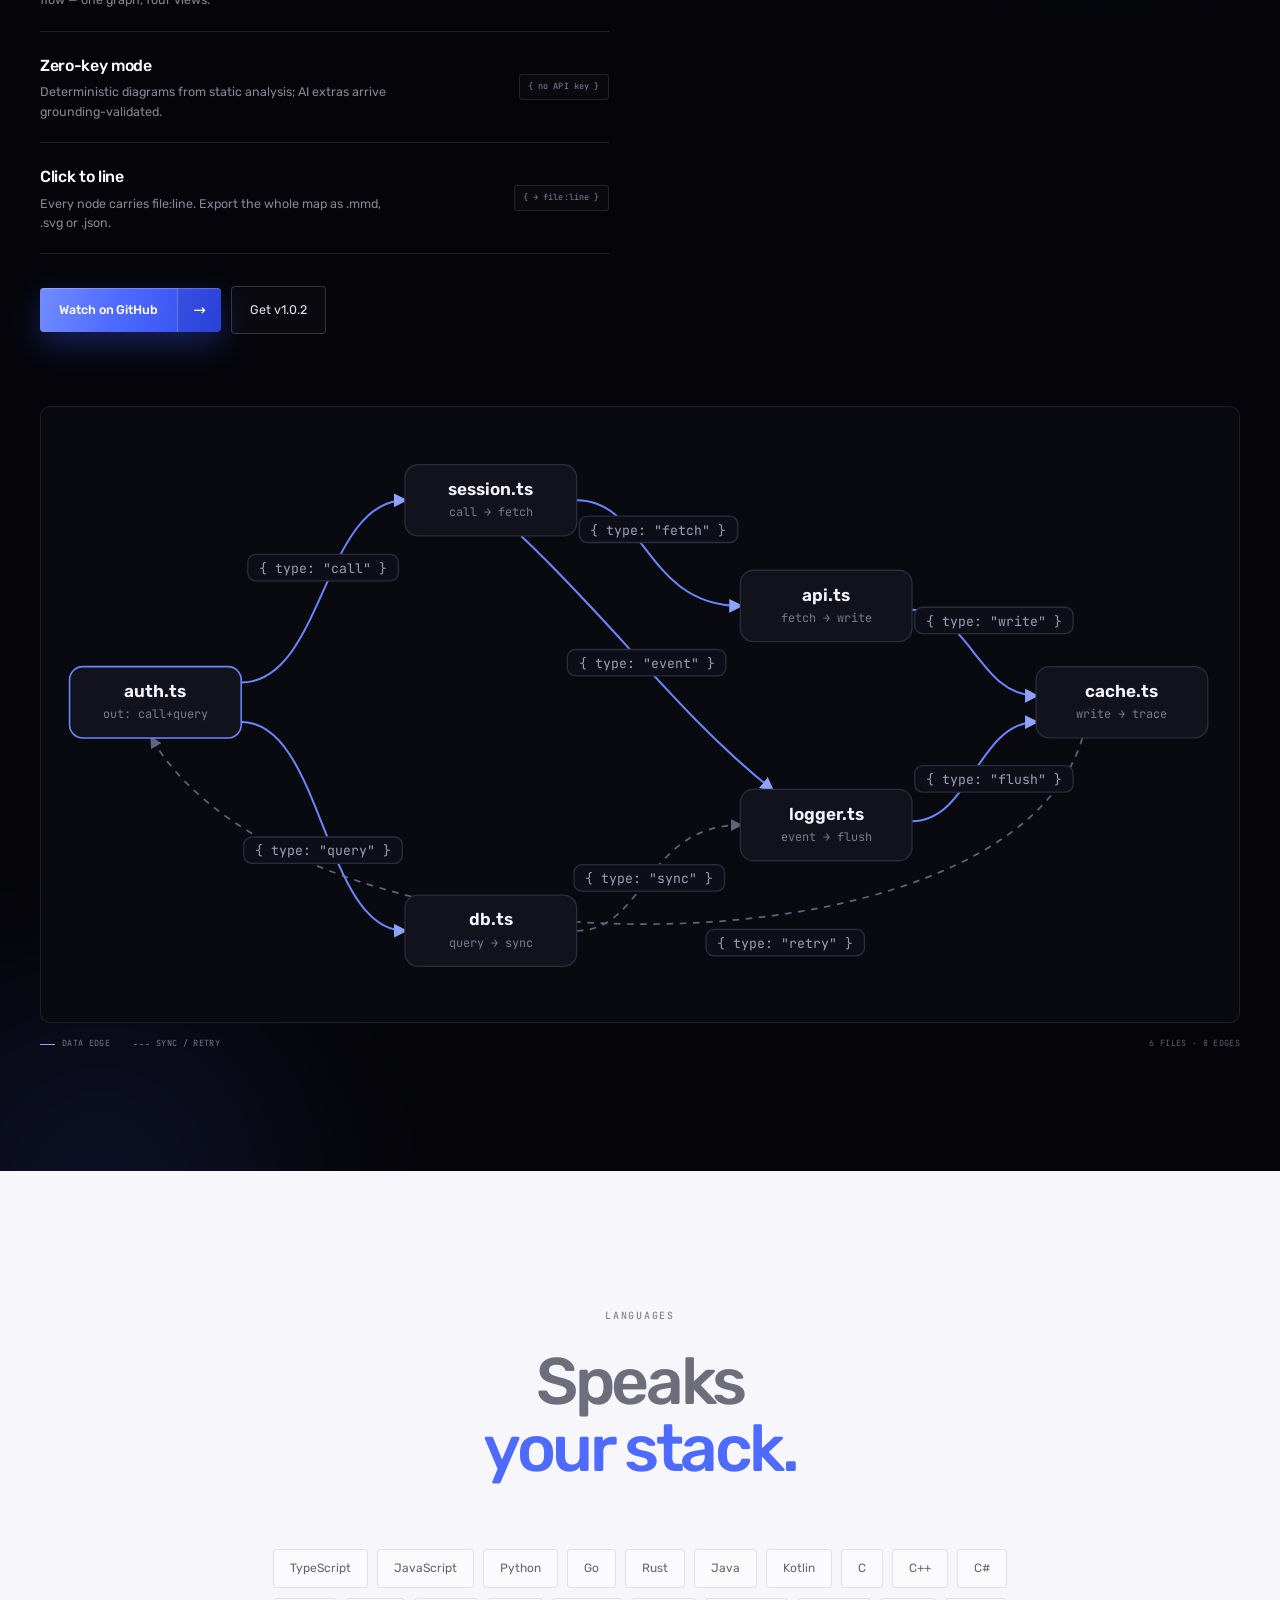
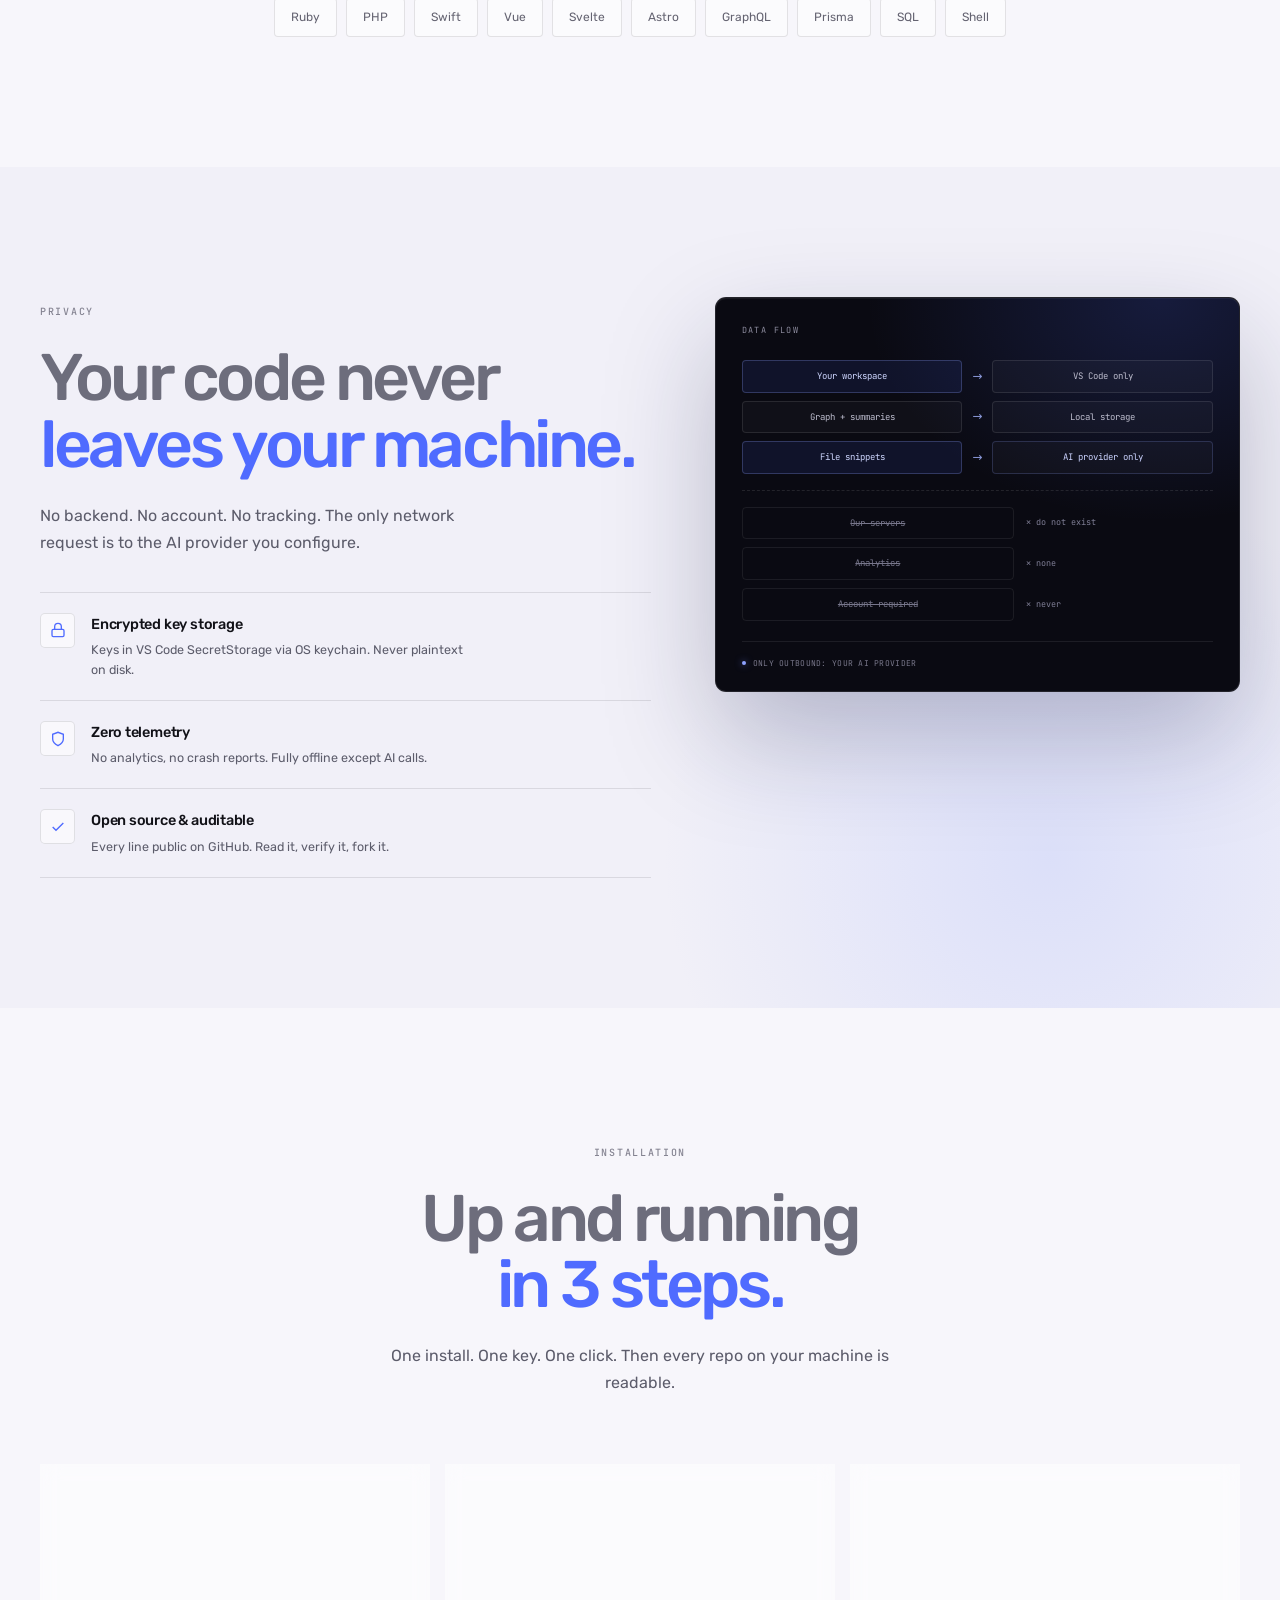
==== commit 2ea6793d: "feat: AI agent angle + 40% token-savings claim in hero, context plate, strip card and FAQ" ====
--- a/index.html
+++ b/index.html
@@ -91,7 +91,7 @@
               { "@type": "Question", "name": "Which AI providers are supported?", "acceptedAnswer": { "@type": "Answer", "text": "Groq, Ollama, Gemini, Claude and OpenAI — with custom model names. Switch providers anytime without re-analyzing." } },
               { "@type": "Question", "name": "How large a codebase can it handle?", "acceptedAnswer": { "@type": "Answer", "text": "Files are processed in batches with generated code skipped. Most repos of 50–500 files finish in under a minute." } },
               { "@type": "Question", "name": "What is an AI coding agent graph?", "acceptedAnswer": { "@type": "Answer", "text": "An AI coding agent graph is a machine-readable map of a repository: files as nodes, imports and calls as typed edges. RepoGraph AI builds exactly this graph for any repo, so both you and an AI coding agent can navigate, summarize, and question the codebase with full structural context." } },
-              { "@type": "Question", "name": "Can coding agents use my RepoGraph repo graph?", "acceptedAnswer": { "@type": "Answer", "text": "Yes. One click exports REPOGRAPH-CONTEXT.md — a compact context file with an approximate token count and file-and-line references that coding agents read directly. Built for Copilot, Cursor, Claude Code, Codex, OpenCode, Windsurf and Cline." } },
+              { "@type": "Question", "name": "Can coding agents use my RepoGraph repo graph?", "acceptedAnswer": { "@type": "Answer", "text": "Yes. One click exports REPOGRAPH-CONTEXT.md — a compact context file with an approximate token count, up to 40% context savings, and file-and-line references that coding agents read directly. Built for Copilot, Cursor, Claude Code, Codex, OpenCode, Windsurf and Cline." } },
               { "@type": "Question", "name": "I'm new to a project. Where do I start?", "acceptedAnswer": { "@type": "Answer", "text": "Analyze the workspace once: the dependency graph shows you what connects to what, the repo overview explains the architecture, and Q&A answers \"where is X handled?\" with file references. Most developers go from zero to productive in a single sitting." } },
               { "@type": "Question", "name": "How is RepoGraph different from other repo graph tools?", "acceptedAnswer": { "@type": "Answer", "text": "Most repo graph tools only draw static pictures. RepoGraph AI combines a live dependency graph, per-file AI summaries, multi-turn codebase Q&A, five AI providers, and zero telemetry — free and open source, entirely inside VS Code." } },
               { "@type": "Question", "name": "Which languages are supported?", "acceptedAnswer": { "@type": "Answer", "text": "20+: TypeScript, JavaScript, Python, Go, Rust, Java, Kotlin, C/C++, C#, Ruby, PHP, Swift, Vue, Svelte, Astro, GraphQL, Prisma, SQL, Shell." } }
@@ -184,7 +184,7 @@
               <span>Understand it in minutes.</span>
             </h1>
 
-            <p class="hero-sub">Every repo you inherit or join. Every unfamiliar call path. Every <em>"where is this handled?"</em> — mapped as a <strong>live dependency graph</strong> and answered with <strong>file:line proof</strong>, right inside VS Code. Install once, use it in <strong>every project</strong>.</p>
+            <p class="hero-sub">Every repo you inherit or join. Every unfamiliar call path. Every <em>"where is this handled?"</em> — mapped as a <strong>live dependency graph</strong> and answered with <strong>file:line proof</strong>. And your AI agent gets a one-file brief that <strong>cuts its context tokens by up to 40%</strong>. Right inside VS Code — install once, use it in <strong>every project</strong>.</p>
 
             <div class="hero-actions">
               <a class="btn-split" href="https://marketplace.visualstudio.com/items?itemName=kaushalendra.repograph-ai" target="_blank" rel="noopener">
@@ -287,7 +287,7 @@
                       </div>
                       <div class="iso-foot">
                         <span class="iso-chip">AGENT CONTEXT</span>
-                        <span class="iso-note">4,182 tokens</span>
+                        <span class="iso-note">4,182 tokens · -40% vs re-scan</span>
                       </div>
                     </div>
                   </div>
@@ -388,7 +388,7 @@
             <article class="moment">
               <span class="m-tag">Working with AI</span>
               <h3>Your agent keeps guessing</h3>
-              <p>One click exports REPOGRAPH-CONTEXT.md — a compact brief with real file:line references, so Copilot, Cursor, Claude Code or Codex edits on facts, not vibes.</p>
+              <p>One click exports REPOGRAPH-CONTEXT.md — a compact brief with real file:line references, so Copilot, Cursor, Claude Code or Codex edits on facts, not vibes — with up to 40% fewer context tokens.</p>
             </article>
           </div>
         </div>
@@ -1484,7 +1484,7 @@
               <div class="faq-item reveal"><button class="faq-q" type="button">Which AI providers are supported?<span class="faq-chev" aria-hidden="true">↓</span></button><div class="faq-a"><p>Groq, Ollama, Gemini, Claude and OpenAI — with custom model names. Switch providers anytime without re-analyzing.</p></div></div>
               <div class="faq-item reveal"><button class="faq-q" type="button">How large a codebase can it handle?<span class="faq-chev" aria-hidden="true">↓</span></button><div class="faq-a"><p>Files are processed in batches with generated code skipped. Most repos of 50–500 files finish in under a minute.</p></div></div>
               <div class="faq-item reveal"><button class="faq-q" type="button">What is an AI coding agent graph?<span class="faq-chev" aria-hidden="true">↓</span></button><div class="faq-a"><p>An AI coding agent graph is a machine-readable map of a repository: files as nodes, imports and calls as typed edges. RepoGraph AI builds exactly this graph for any repo, so both you and an AI coding agent can navigate, summarize, and question the codebase with full structural context.</p></div></div>
-              <div class="faq-item reveal"><button class="faq-q" type="button">Can coding agents use my RepoGraph repo graph?<span class="faq-chev" aria-hidden="true">↓</span></button><div class="faq-a"><p>Yes. One click exports REPOGRAPH-CONTEXT.md — a compact context file with an approximate token count and file-and-line references that coding agents read directly. Built for Copilot, Cursor, Claude Code, Codex, OpenCode, Windsurf and Cline. Or hand them the exported .mmd, .svg or .json instead of re-reading files.</p></div></div>
+              <div class="faq-item reveal"><button class="faq-q" type="button">Can coding agents use my RepoGraph repo graph?<span class="faq-chev" aria-hidden="true">↓</span></button><div class="faq-a"><p>Yes. One click exports REPOGRAPH-CONTEXT.md — a compact context file with an approximate token count, up to 40% context savings, and file-and-line references that coding agents read directly. Built for Copilot, Cursor, Claude Code, Codex, OpenCode, Windsurf and Cline. Or hand them the exported .mmd, .svg or .json instead of re-reading files.</p></div></div>
               <div class="faq-item reveal"><button class="faq-q" type="button">I'm new to a project. Where do I start?<span class="faq-chev" aria-hidden="true">↓</span></button><div class="faq-a"><p>Analyze the workspace once: the dependency graph shows you what connects to what, the repo overview explains the architecture, and Q&amp;A answers "where is X handled?" with file references. Most developers go from zero to productive in a single sitting.</p></div></div>
               <div class="faq-item reveal"><button class="faq-q" type="button">How is RepoGraph different from other repo graph tools?<span class="faq-chev" aria-hidden="true">↓</span></button><div class="faq-a"><p>Most repo graph tools only draw static pictures. RepoGraph AI combines a live dependency graph, per-file AI summaries, multi-turn codebase Q&amp;A, five AI providers, and zero telemetry — free and open source, entirely inside VS Code.</p></div></div>
               <div class="faq-item reveal"><button class="faq-q" type="button">Which languages are supported?<span class="faq-chev" aria-hidden="true">↓</span></button><div class="faq-a"><p>20+: TypeScript, JavaScript, Python, Go, Rust, Java, Kotlin, C/C++, C#, Ruby, PHP, Swift, Vue, Svelte, Astro, GraphQL, Prisma, SQL, Shell.</p></div></div>
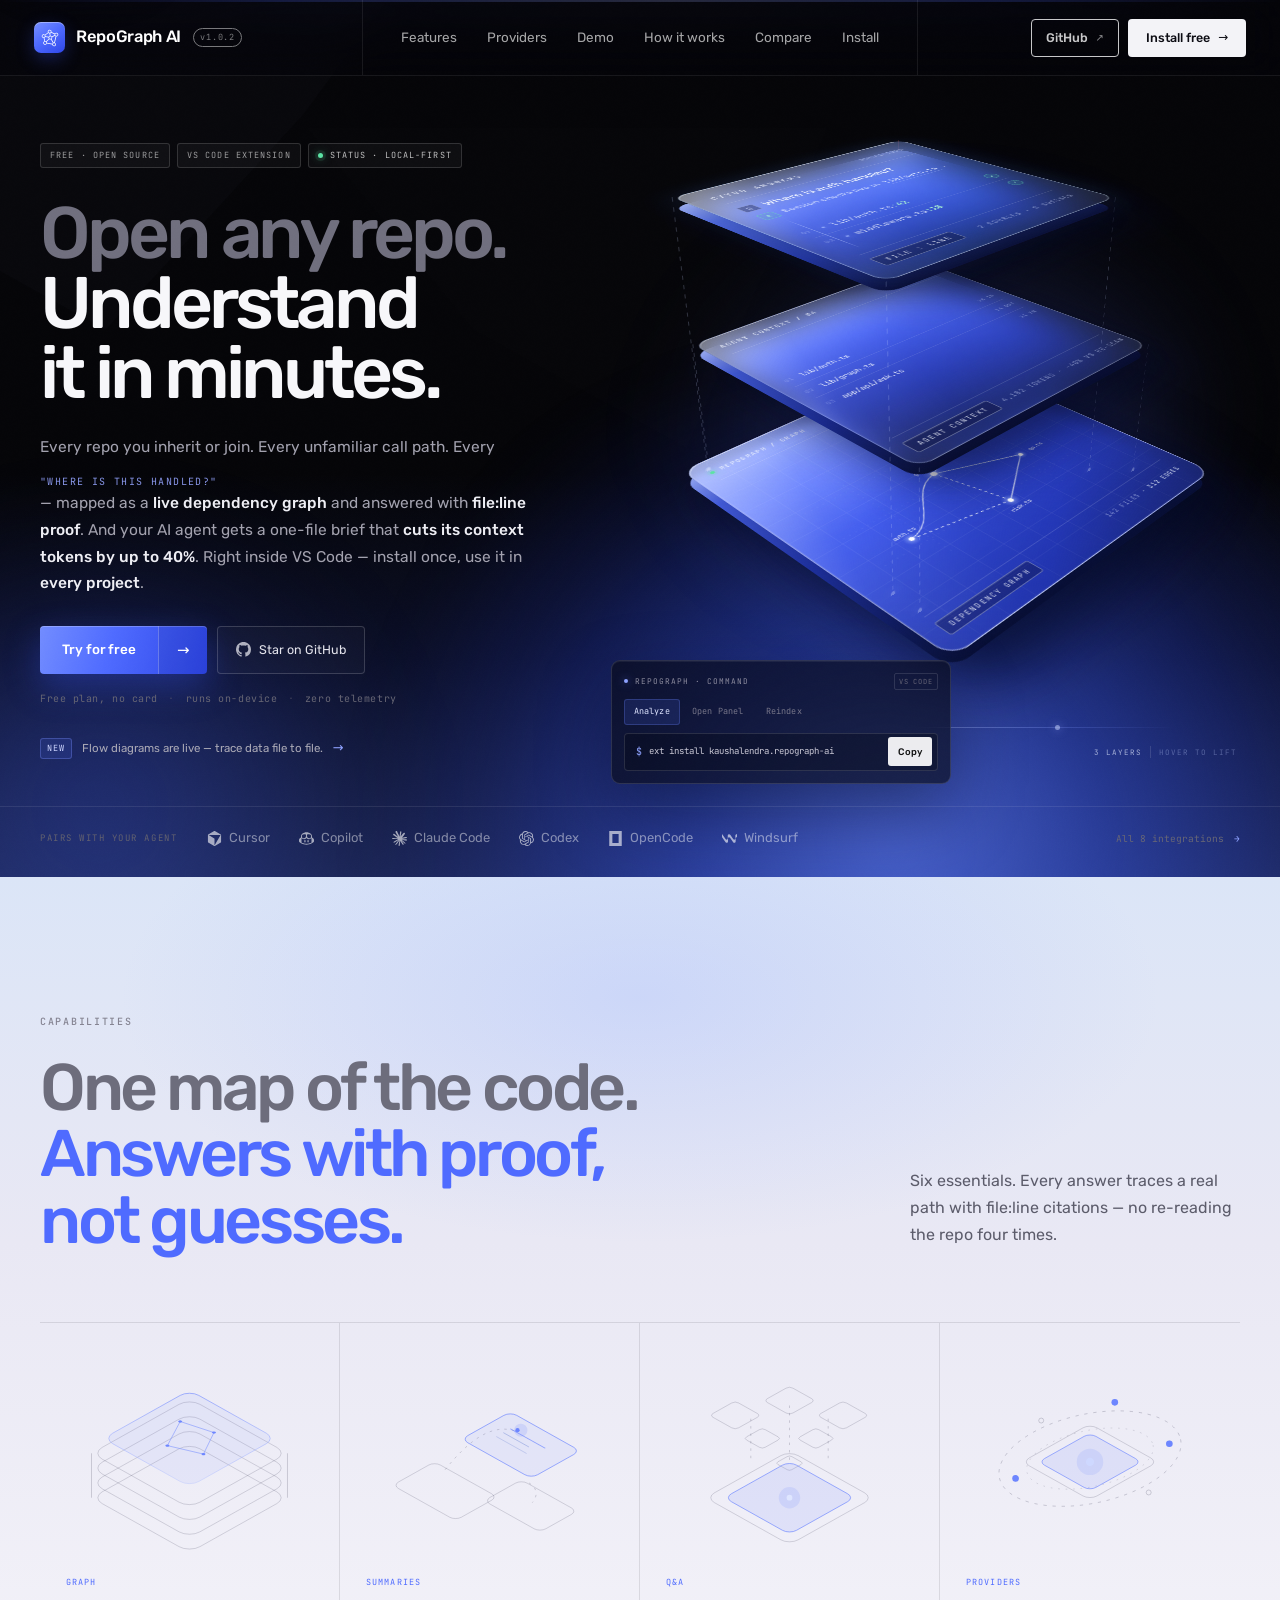
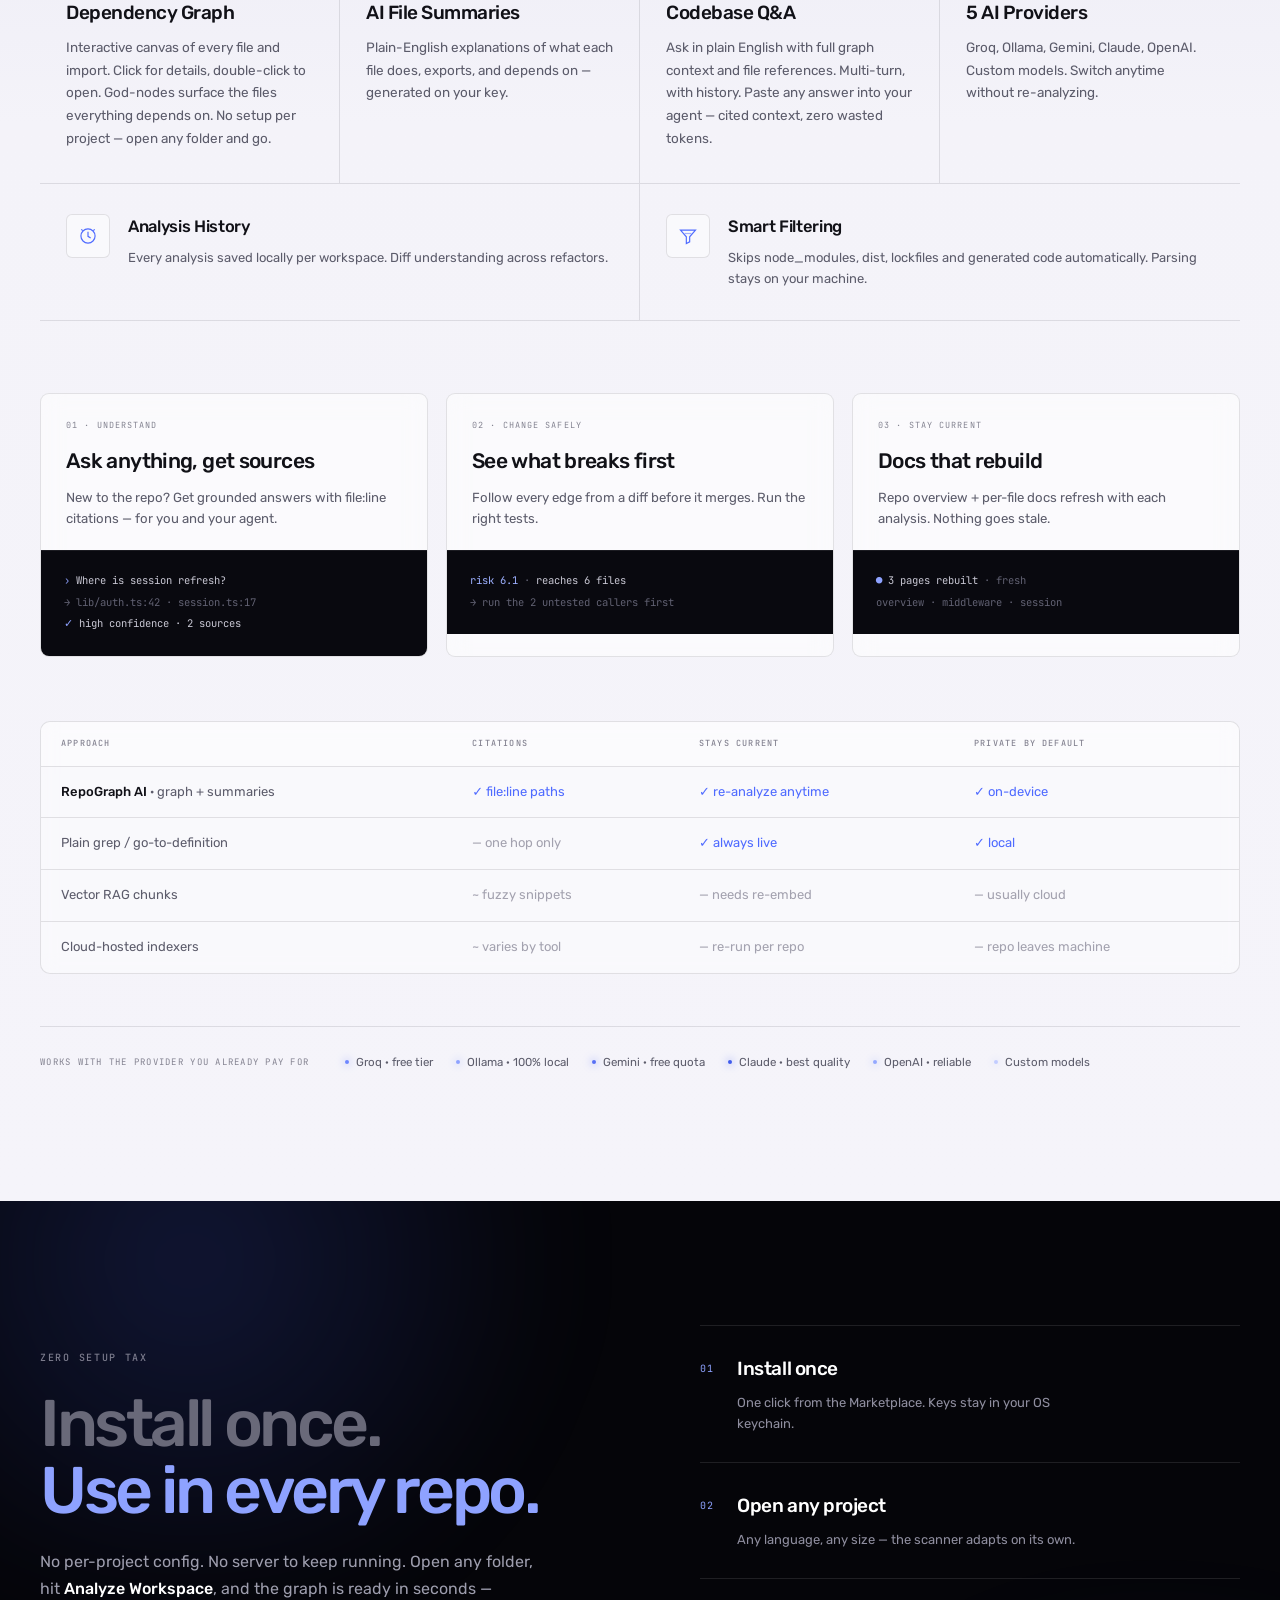
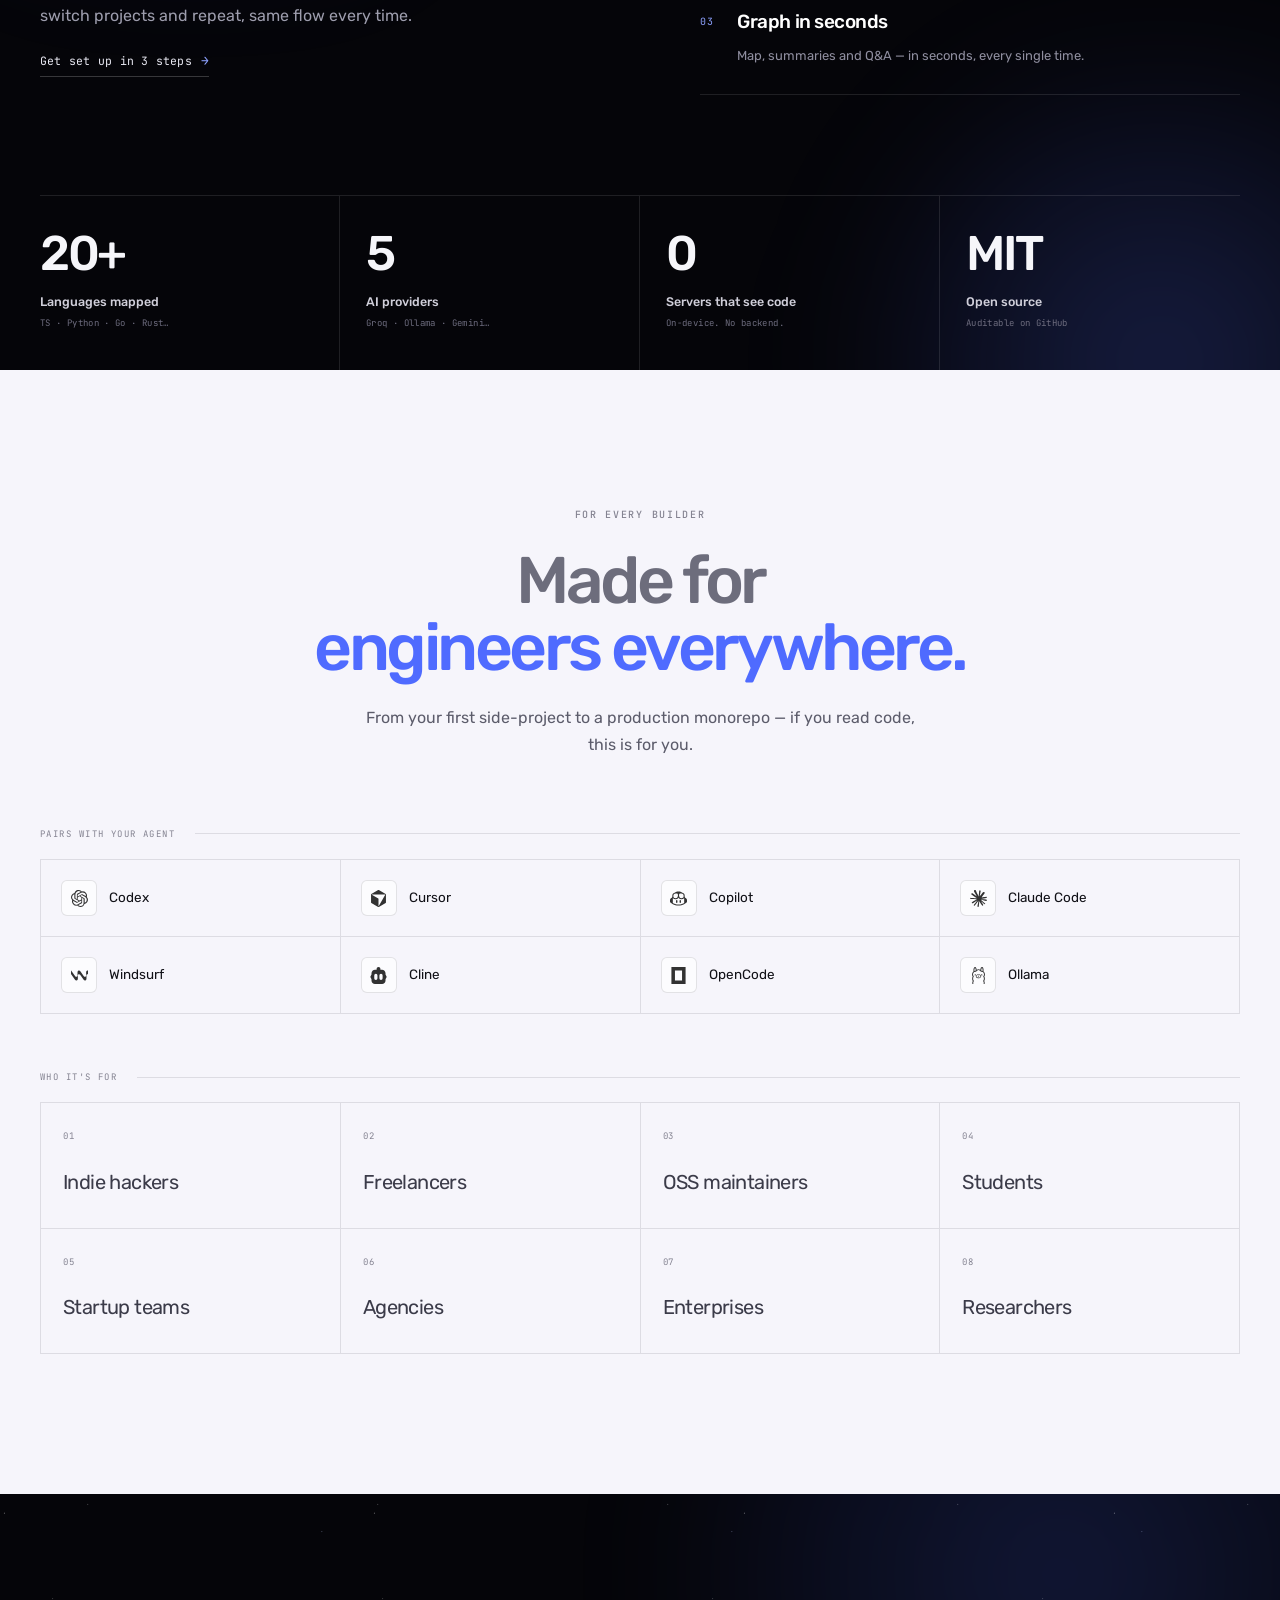
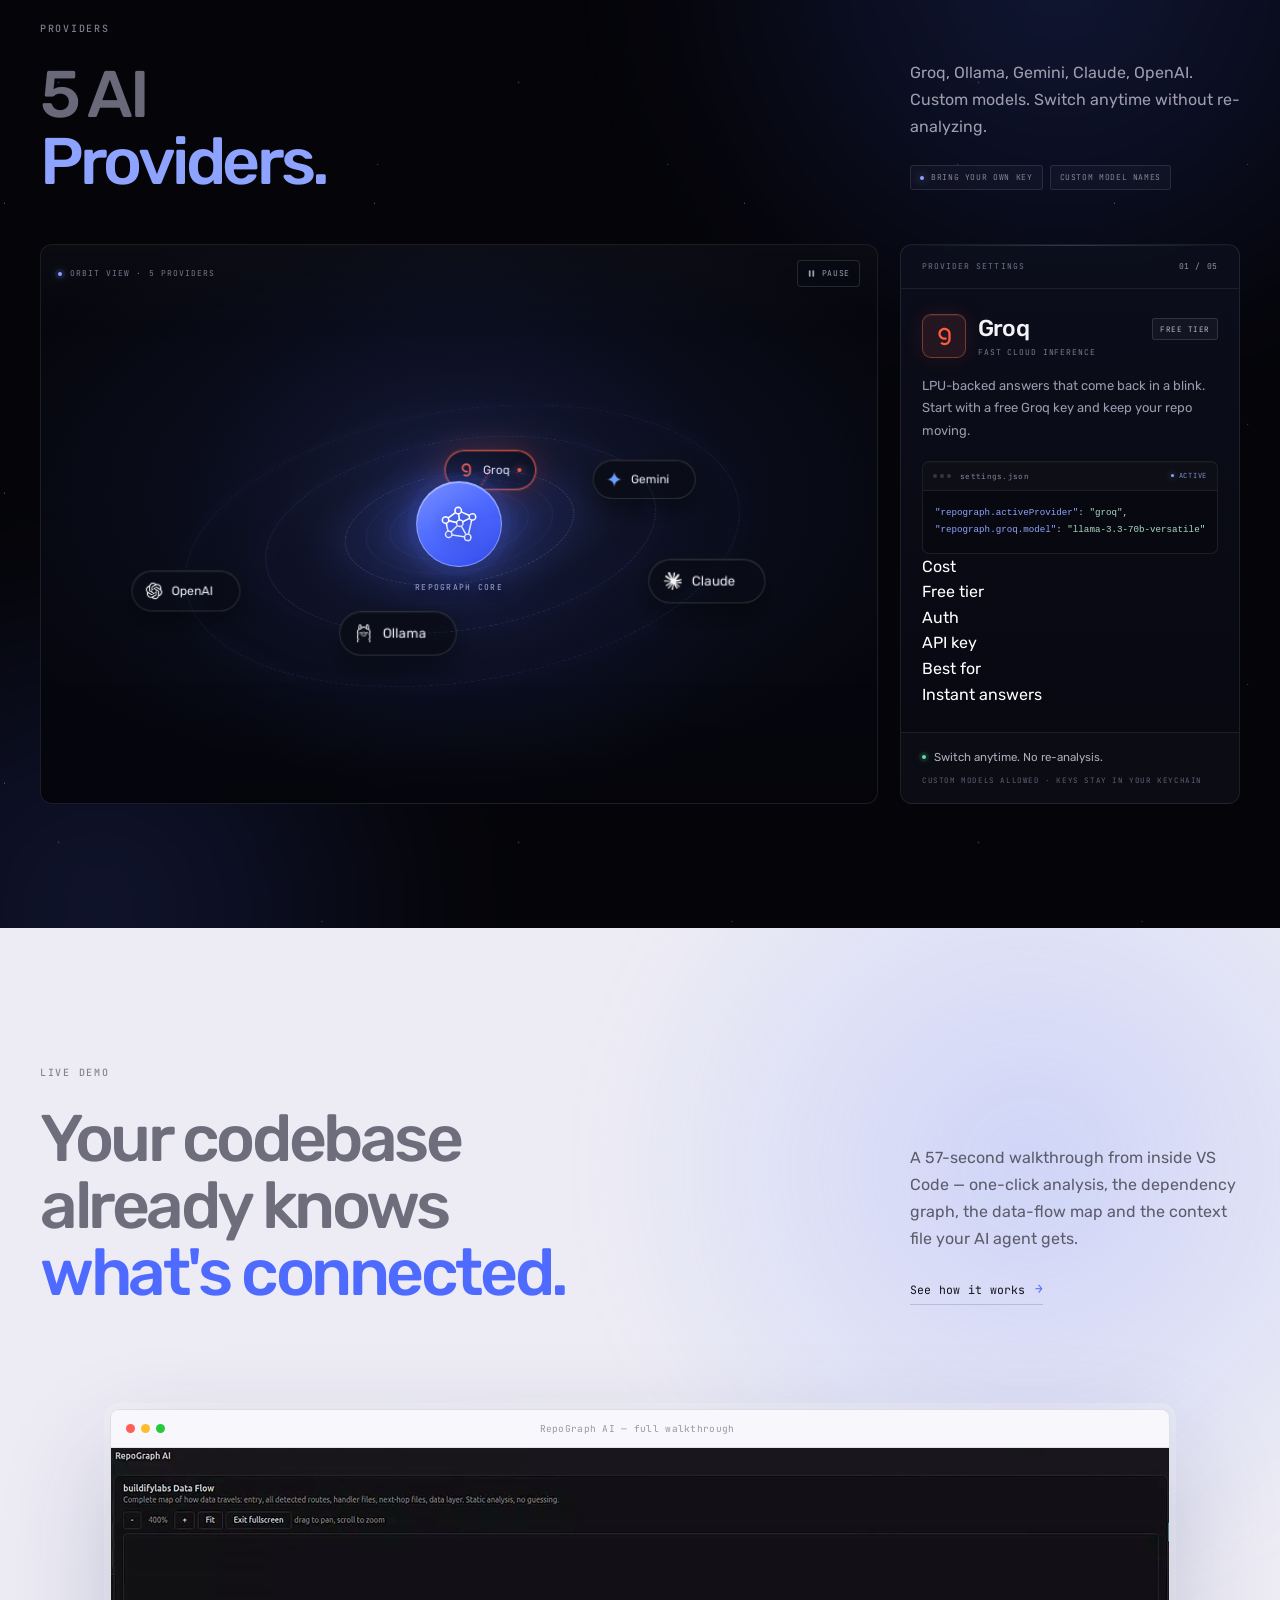
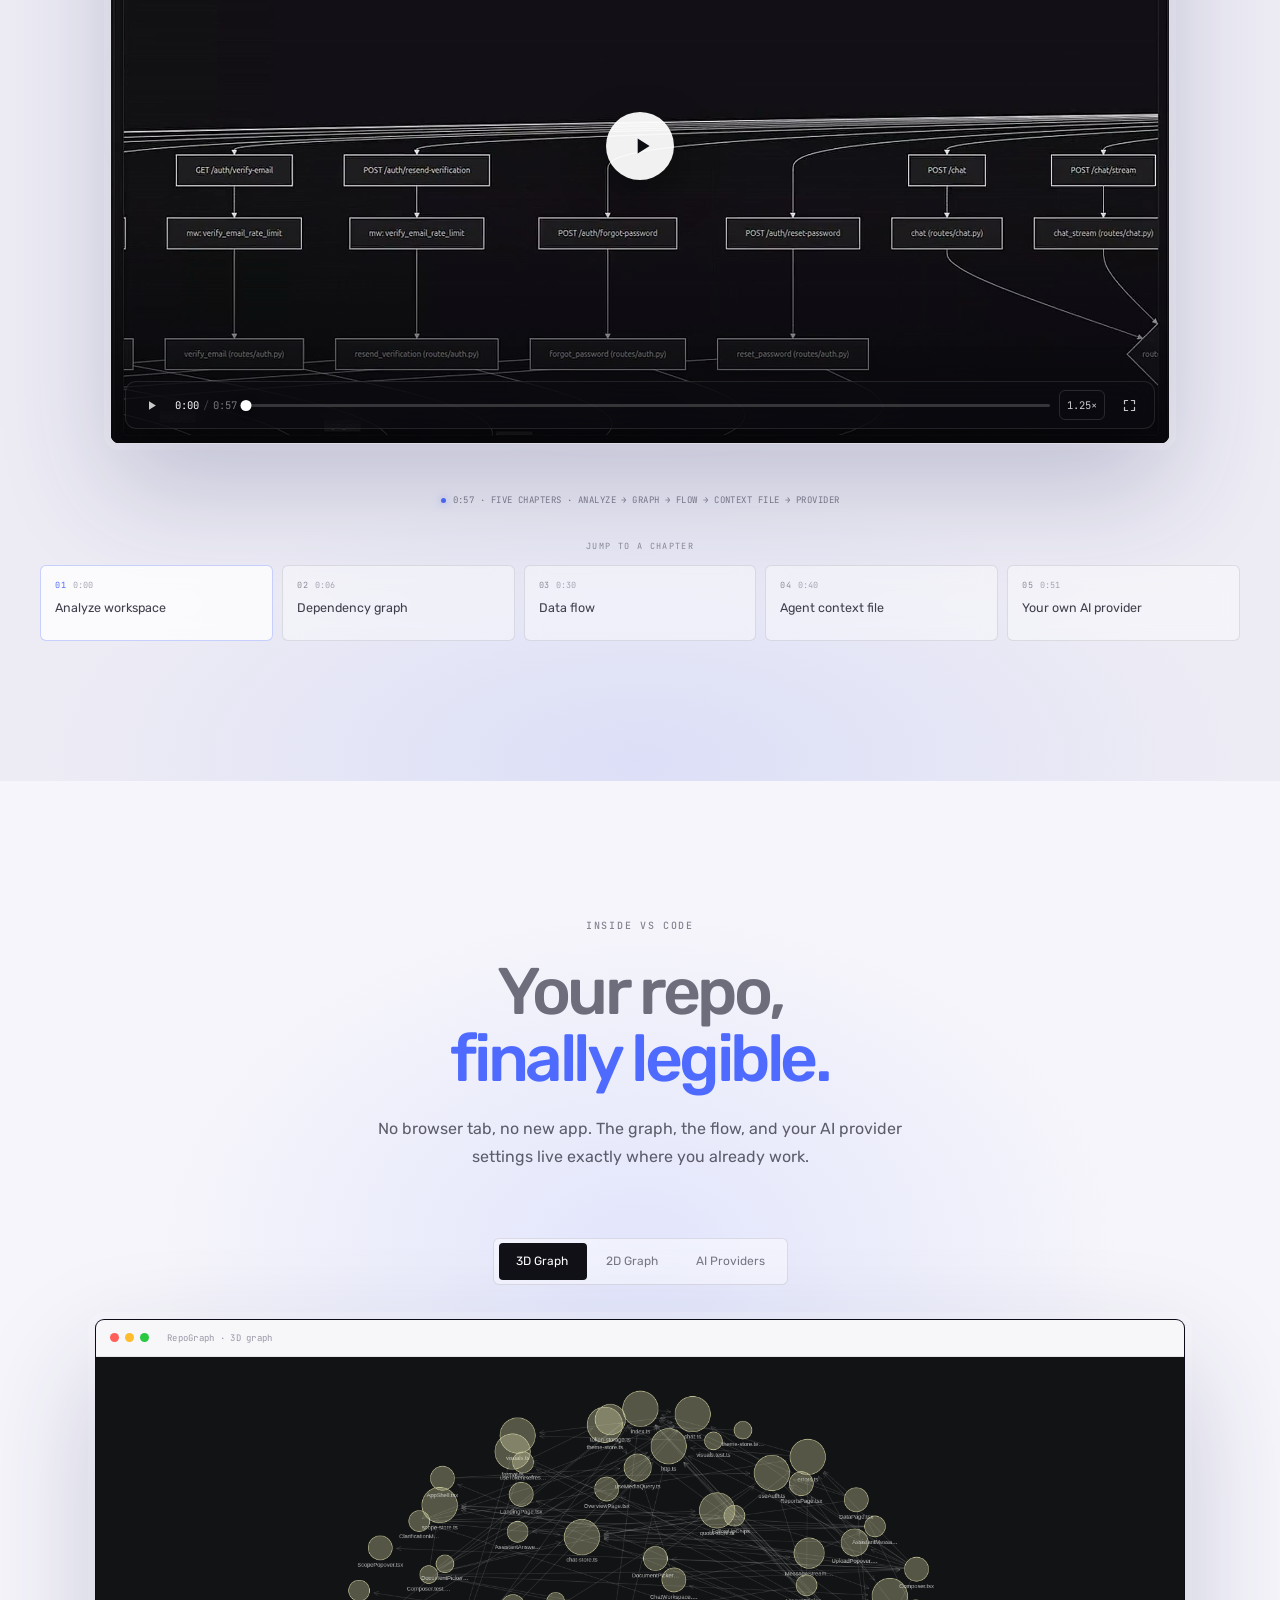
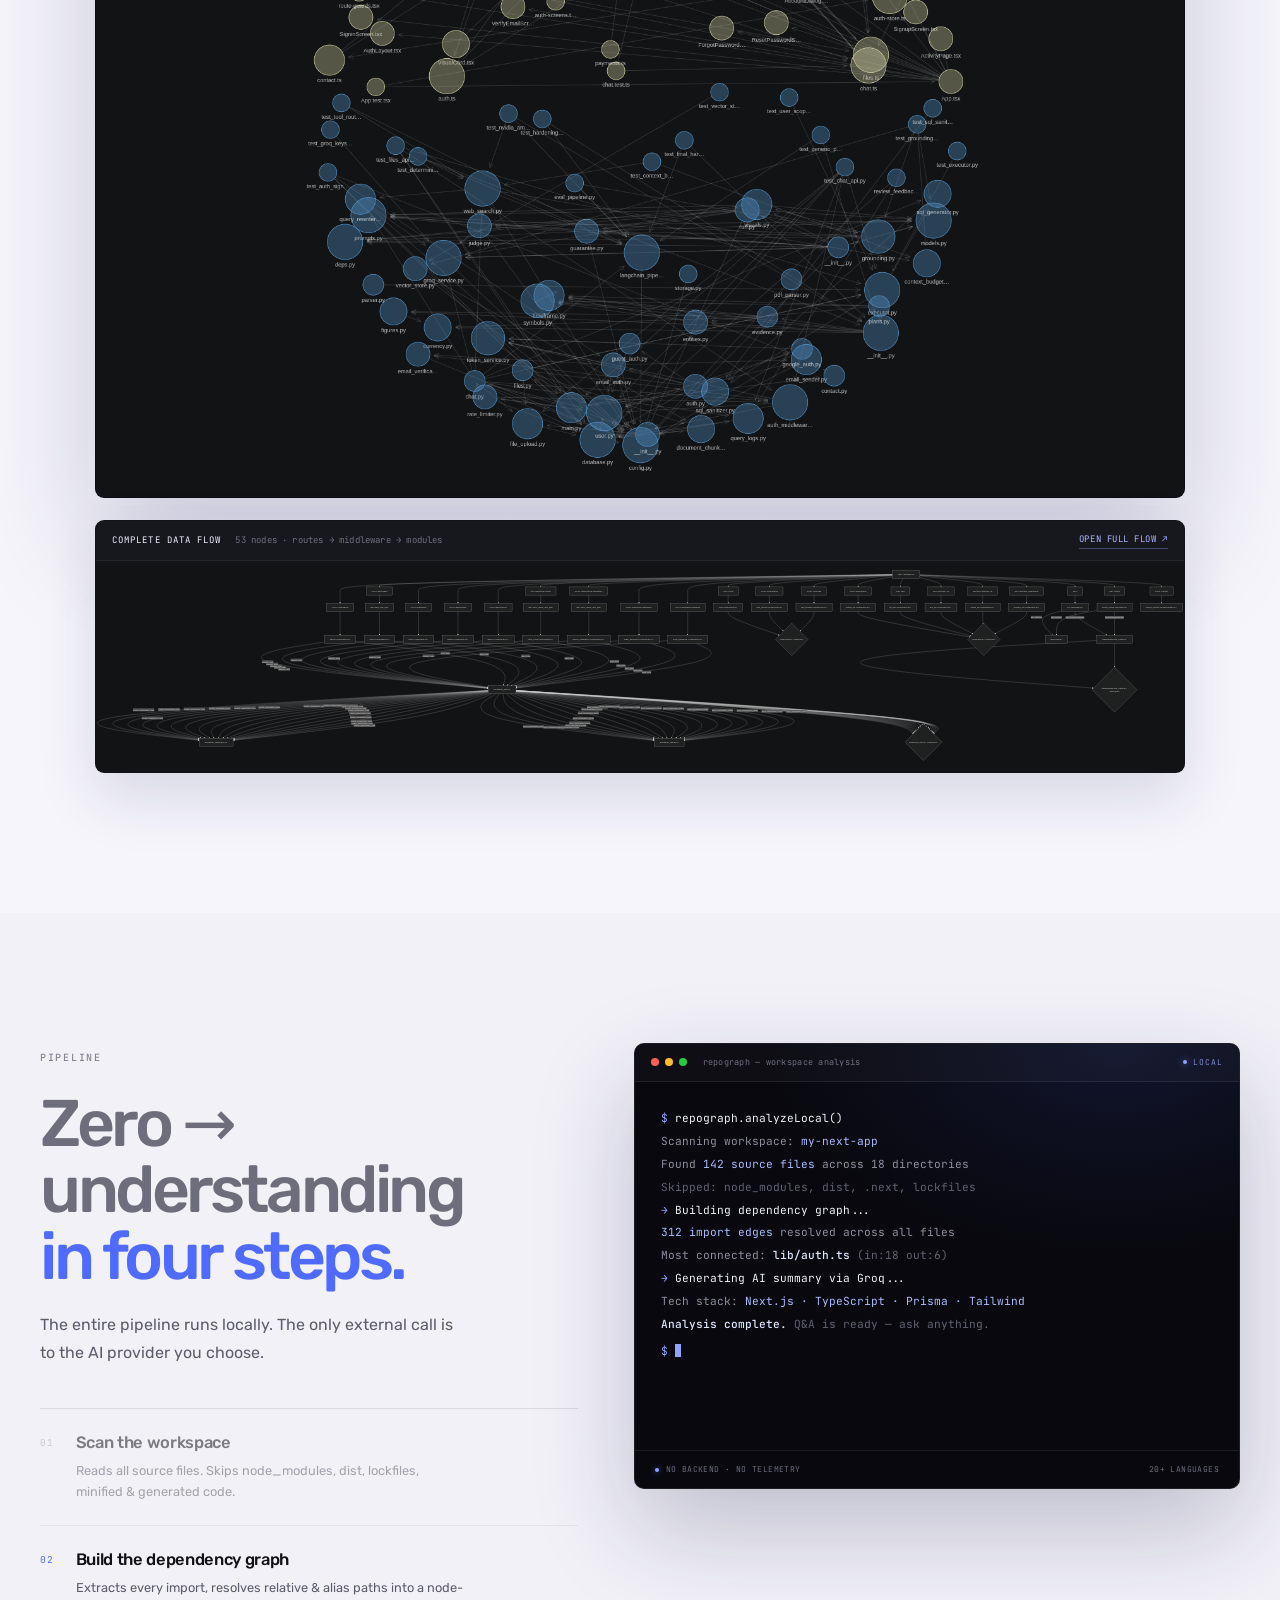
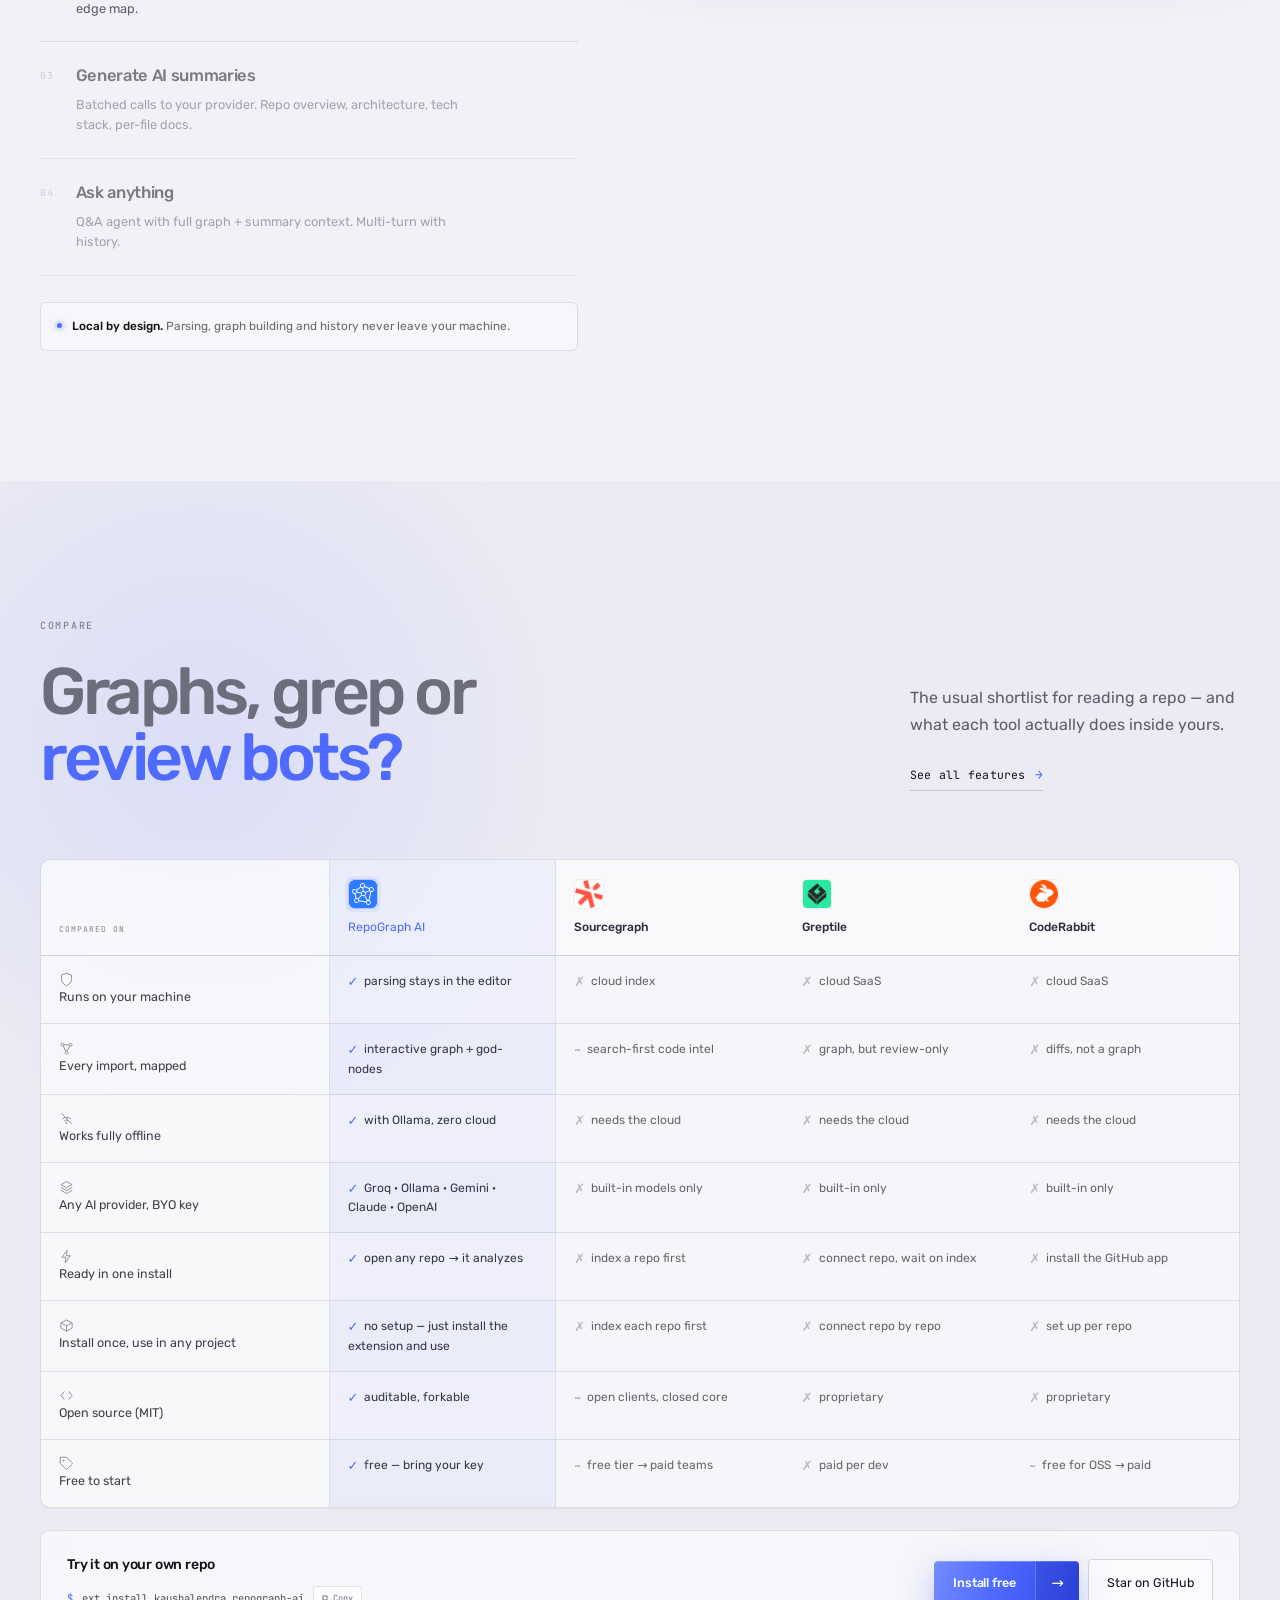
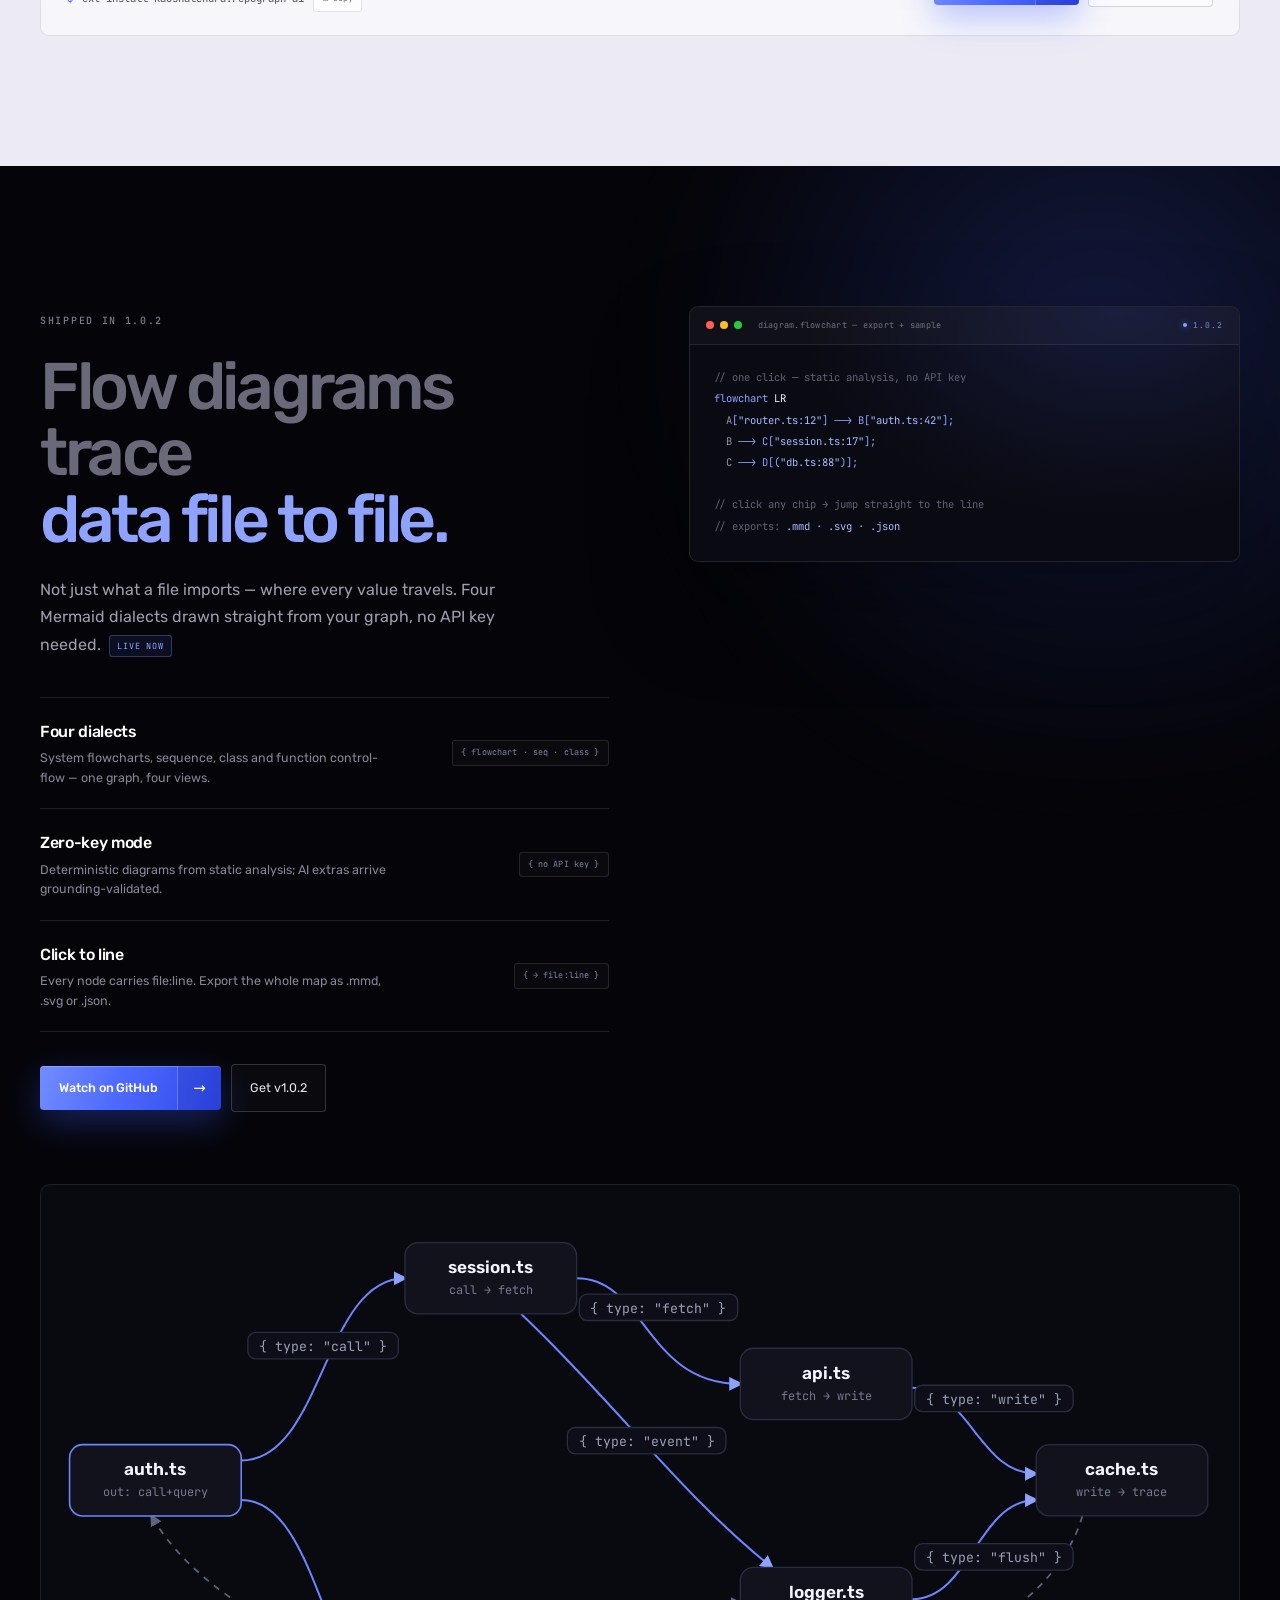
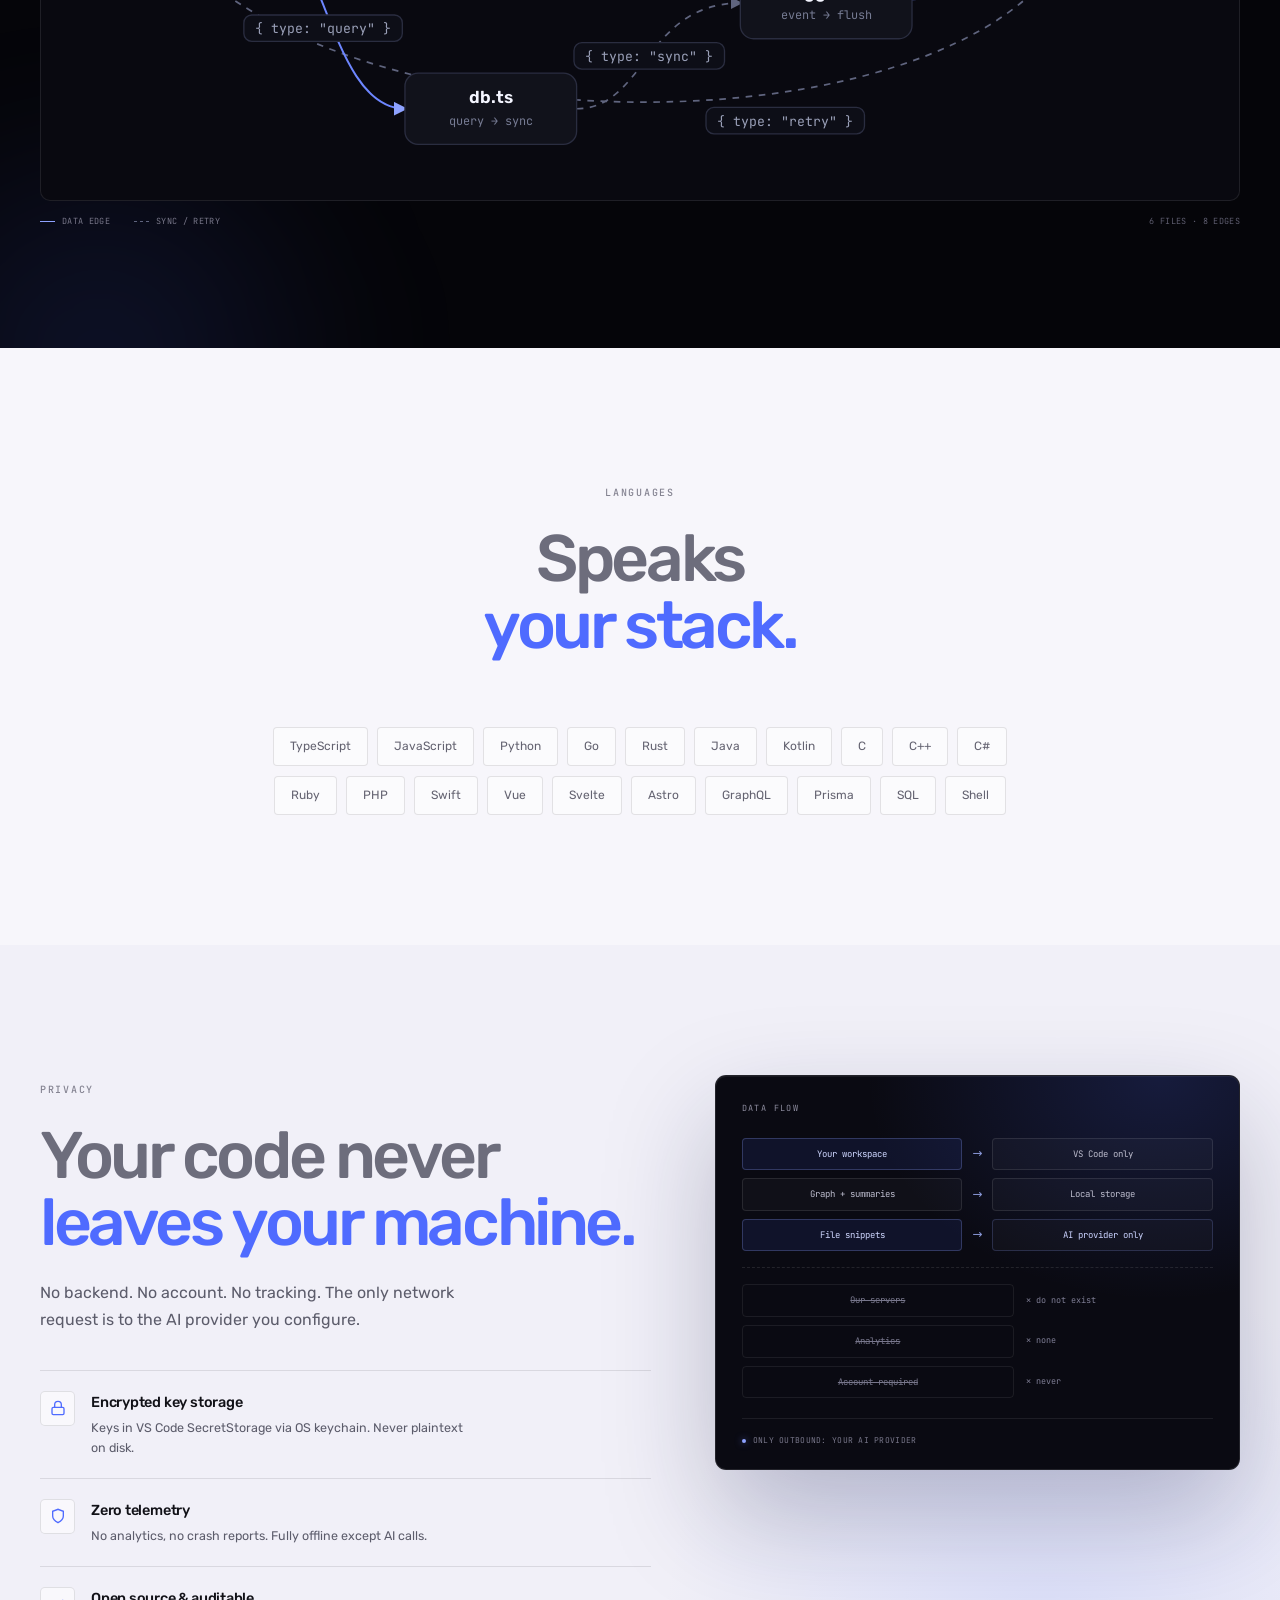
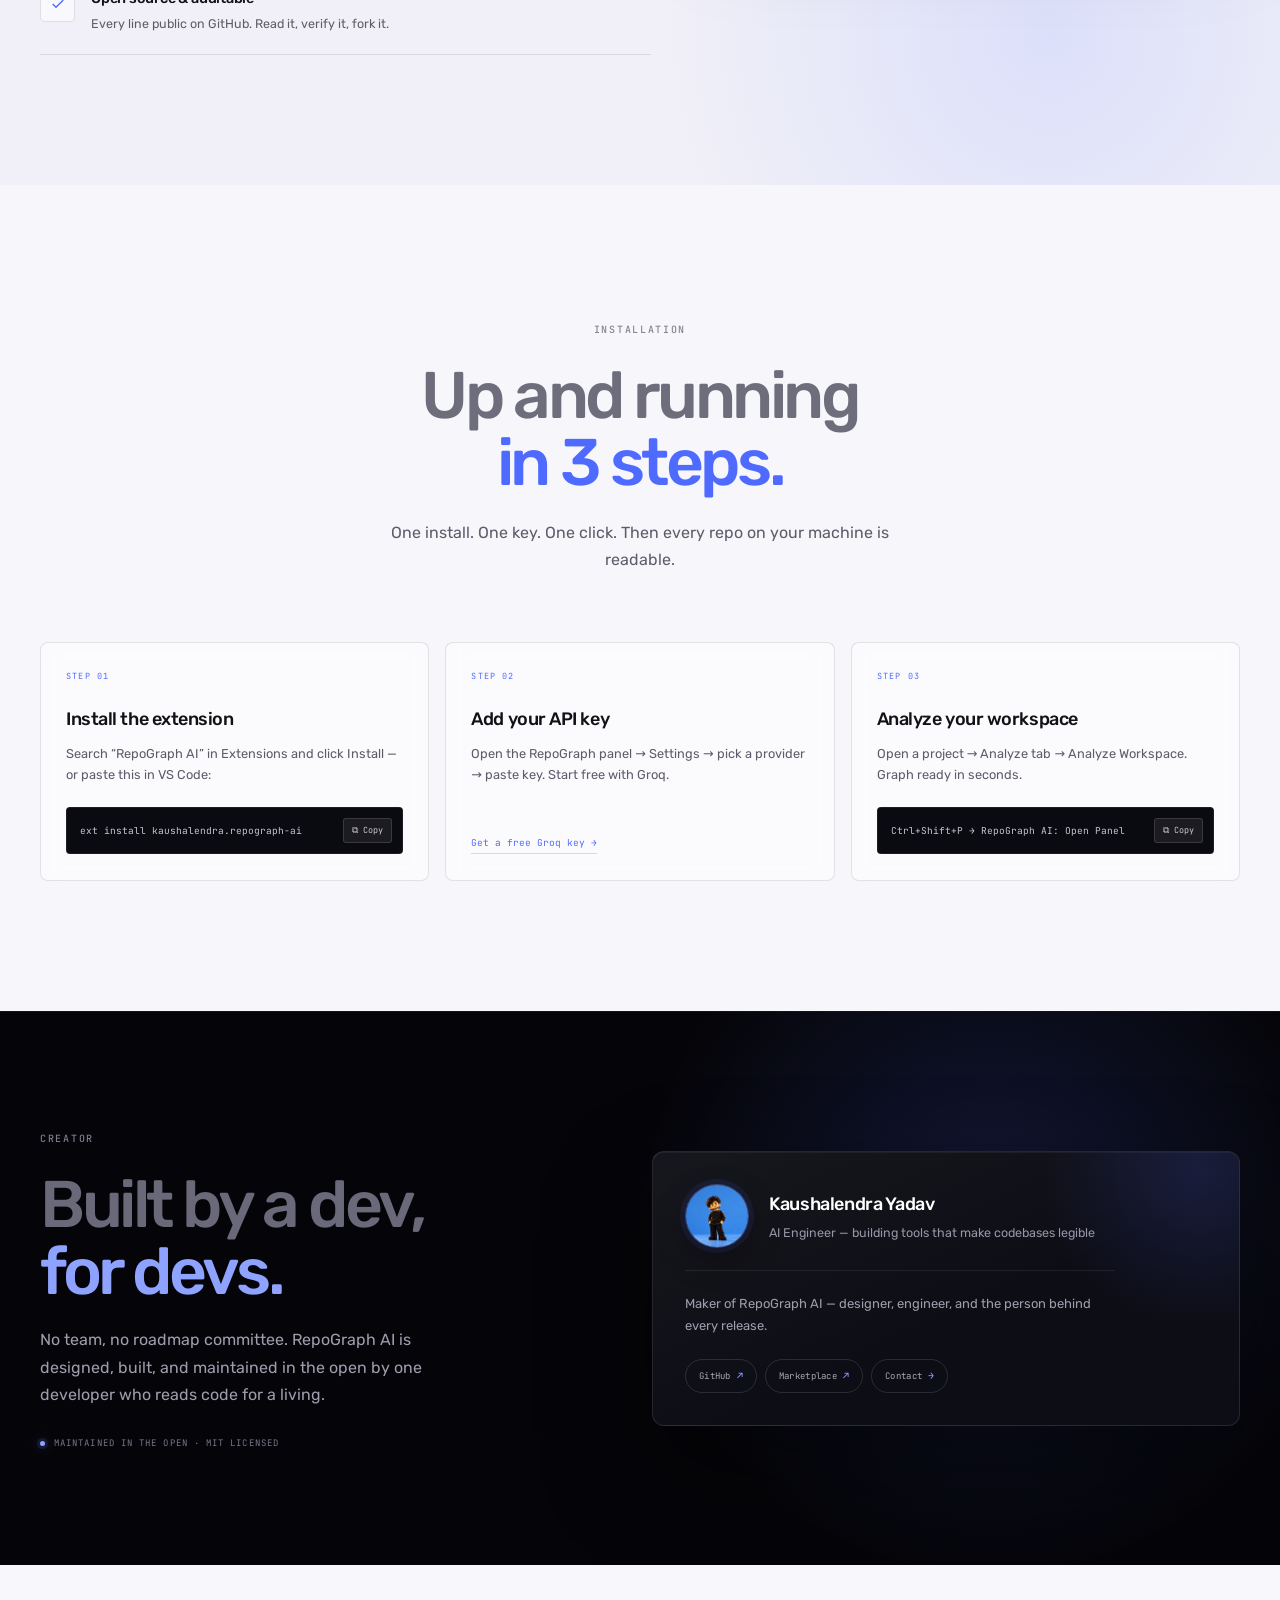
==== commit 0909a339: "og image updated" ====
--- a/index.html
+++ b/index.html
@@ -109,7 +109,7 @@
     <link rel="apple-touch-icon" sizes="180x180" href="/assets/apple-touch-icon.png" />
     <link rel="manifest" href="/site.webmanifest" />
     <meta name="msapplication-TileColor" content="#4F6BFF" />
-    <link rel="stylesheet" href="styles.css?v=11" />
+    <link rel="stylesheet" href="styles.css?v=13" />
   </head>
 
   <body id="top">
@@ -363,37 +363,6 @@
           <a class="trust-more" href="#who">All 8 integrations <span aria-hidden="true">→</span></a>
         </div>
       </section>
-      <!-- ═══════════════ THE MOMENT YOU NEED IT ═══════════════ -->
-      <section class="section moments" id="whofor" data-nav-theme="light" aria-labelledby="whofor-heading">
-        <div class="wrap">
-          <header class="sec-head center-head">
-            <span class="eyebrow">Why you're here</span>
-            <h2 class="display" id="whofor-heading">
-              <span class="dim">The moment you open</span>
-              <span class="accent">a repo you've never seen.</span>
-            </h2>
-            <p class="lede">That's the moment RepoGraph AI is built for — the gap between "I have no idea where anything lives" and shipping your first change. Three moments it covers:</p>
-          </header>
-          <div class="moments-grid">
-            <article class="moment">
-              <span class="m-tag">Onboarding</span>
-              <h3>First week on an unfamiliar codebase</h3>
-              <p>Hundreds of files, no docs, a deadline. See what connects to what before opening a single file — so you read the five files that matter, not all five hundred.</p>
-            </article>
-            <article class="moment">
-              <span class="m-tag">Debugging</span>
-              <h3>A bug in code you didn't write</h3>
-              <p>Follow the real path a value takes, see which files share the blame, and use Q&A for file:line answers instead of print-statement archaeology.</p>
-            </article>
-            <article class="moment">
-              <span class="m-tag">Working with AI</span>
-              <h3>Your agent keeps guessing</h3>
-              <p>One click exports REPOGRAPH-CONTEXT.md — a compact brief with real file:line references, so Copilot, Cursor, Claude Code or Codex edits on facts, not vibes — with up to 40% fewer context tokens.</p>
-            </article>
-          </div>
-        </div>
-      </section>
-
       <!-- ═══════════════ FEATURES ═══════════════ -->
       <section class="section features" id="features" data-nav-theme="light" aria-labelledby="features-heading">
         <div class="wrap">
--- a/styles.css
+++ b/styles.css
@@ -1201,13 +1201,3 @@
   .hero-fine{font-size:8.5px}
   .cta-title{font-size:33px}
 }
-
-/* ═══ MOMENTS STRIP — "the moment you open a repo you've never seen" ═══ */
-.moments{background:linear-gradient(180deg,#cfdaf2 0%,#dbe5f7 58%,#dbe5f7 100%);overflow:clip}
-.moments-grid{display:grid;grid-template-columns:repeat(3,minmax(0,1fr));gap:16px}
-.moment{position:relative;padding:28px 26px 30px;border:1px solid var(--line);border-radius:12px;background:rgba(255,255,255,.5);backdrop-filter:blur(6px);overflow:hidden}
-.moment::after{content:'';position:absolute;left:0;right:0;top:0;height:2px;background:linear-gradient(90deg,transparent,rgba(79,107,255,.6),transparent);opacity:.8}
-.m-tag{display:block;font-family:var(--fm);font-size:8.5px;letter-spacing:.14em;text-transform:uppercase;color:var(--blue);margin-bottom:10px}
-.moment h3{font-size:18px;font-weight:500;letter-spacing:-.02em;line-height:1.3;margin-bottom:10px;color:var(--text)}
-.moment p{font-size:13.5px;line-height:1.7;color:var(--body)}
-@media(max-width:960px){.moments-grid{grid-template-columns:1fr}}
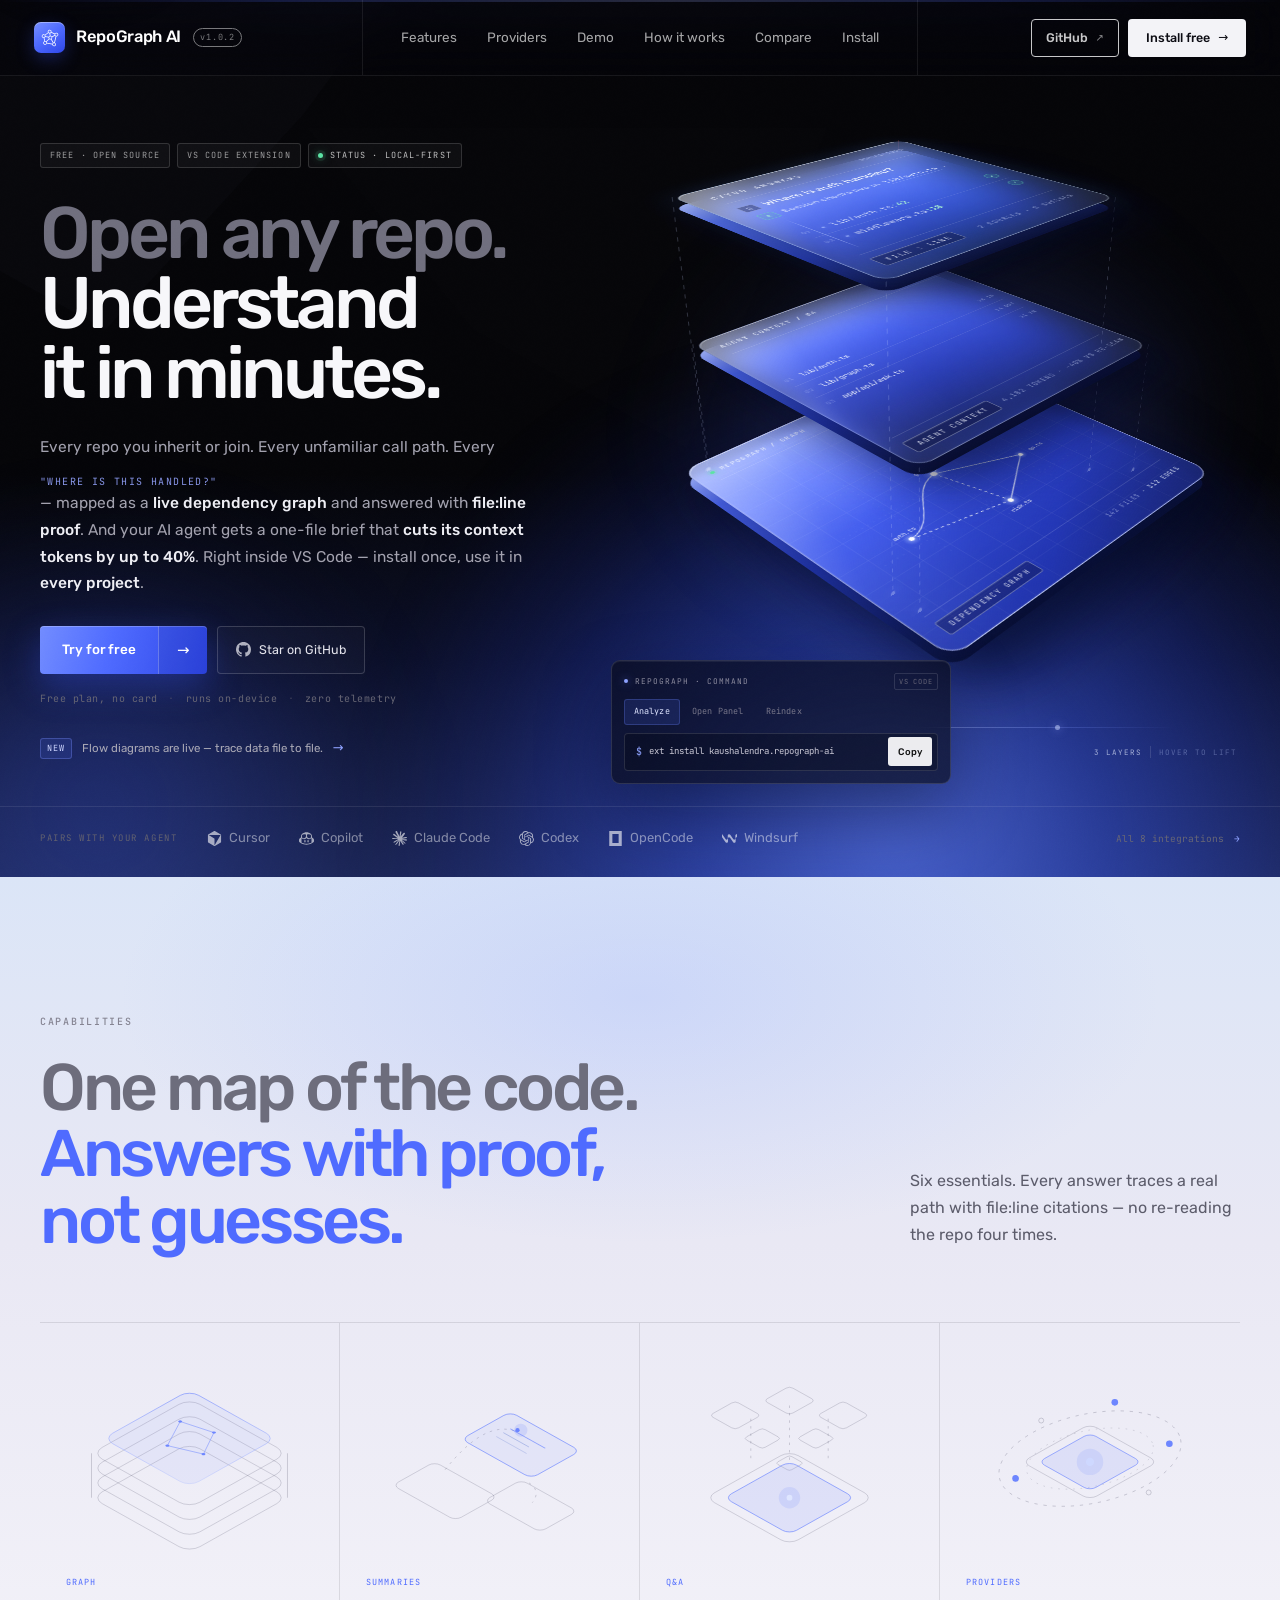
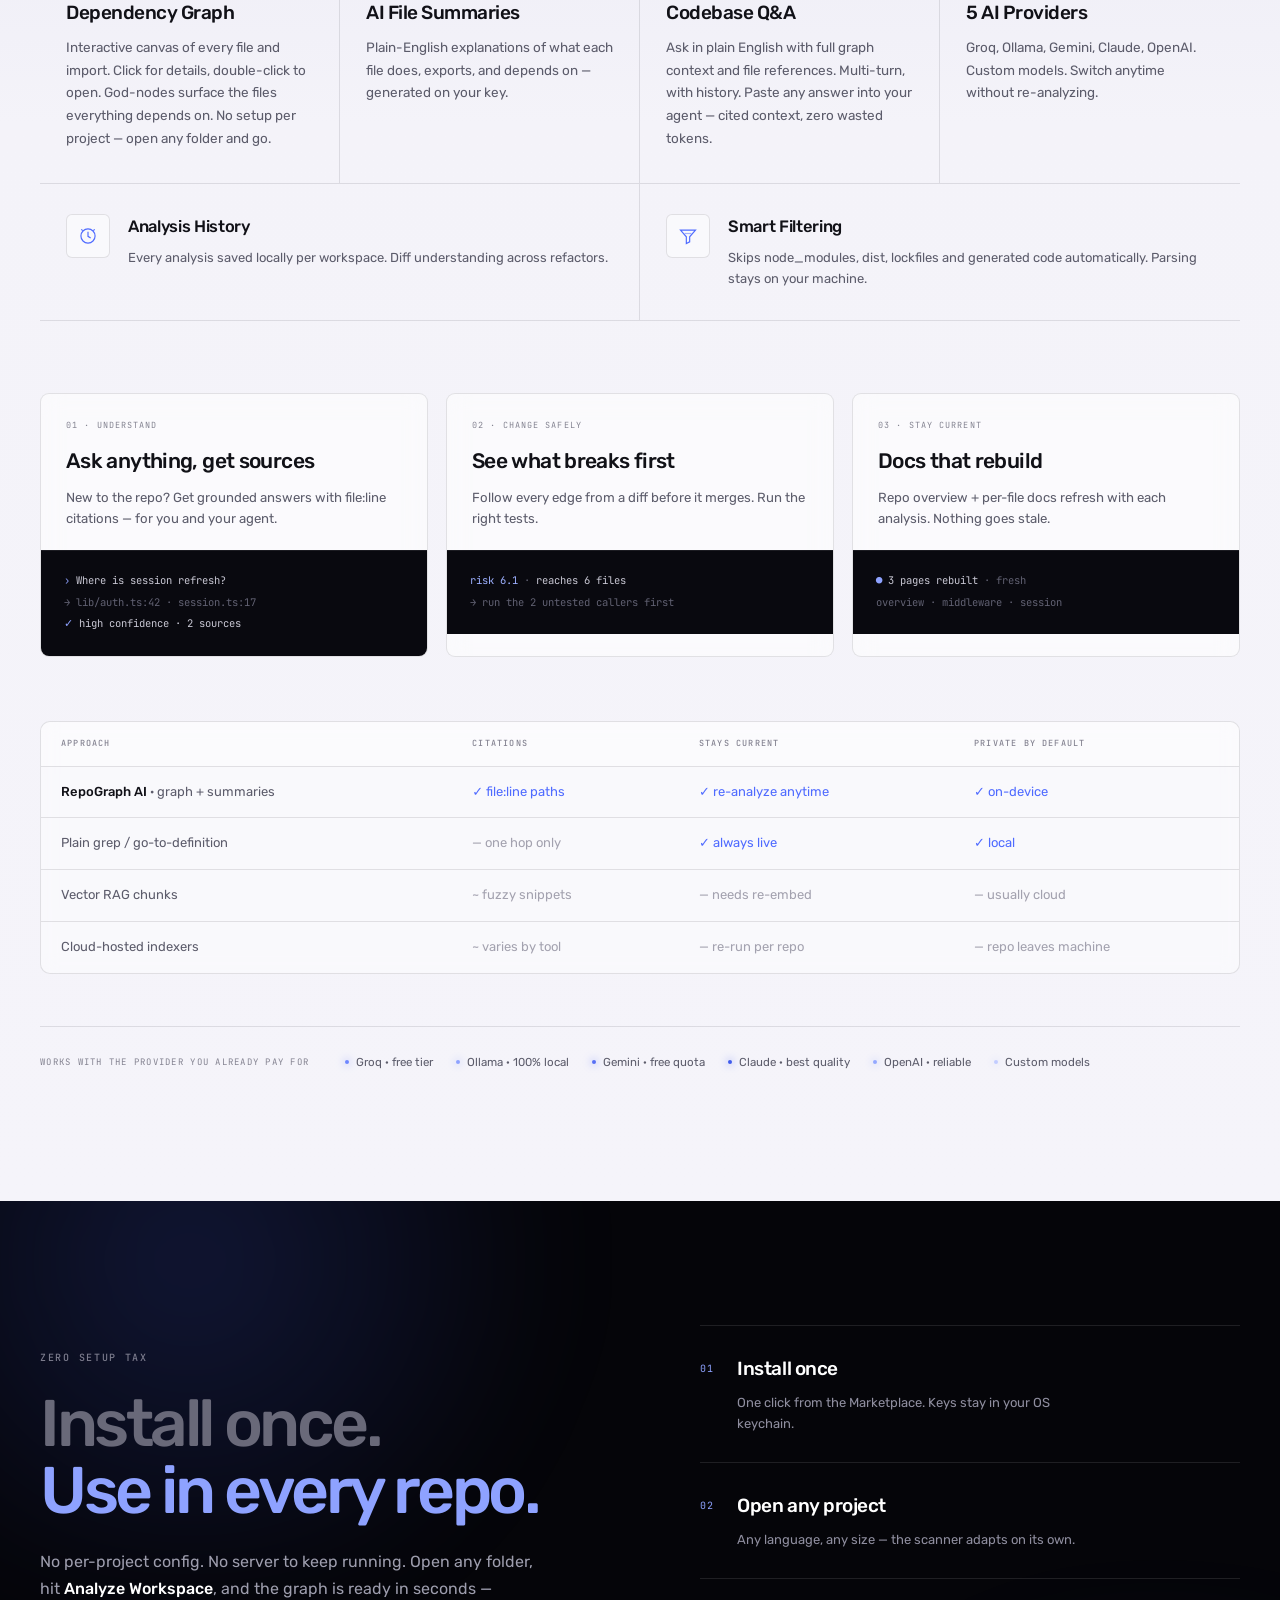
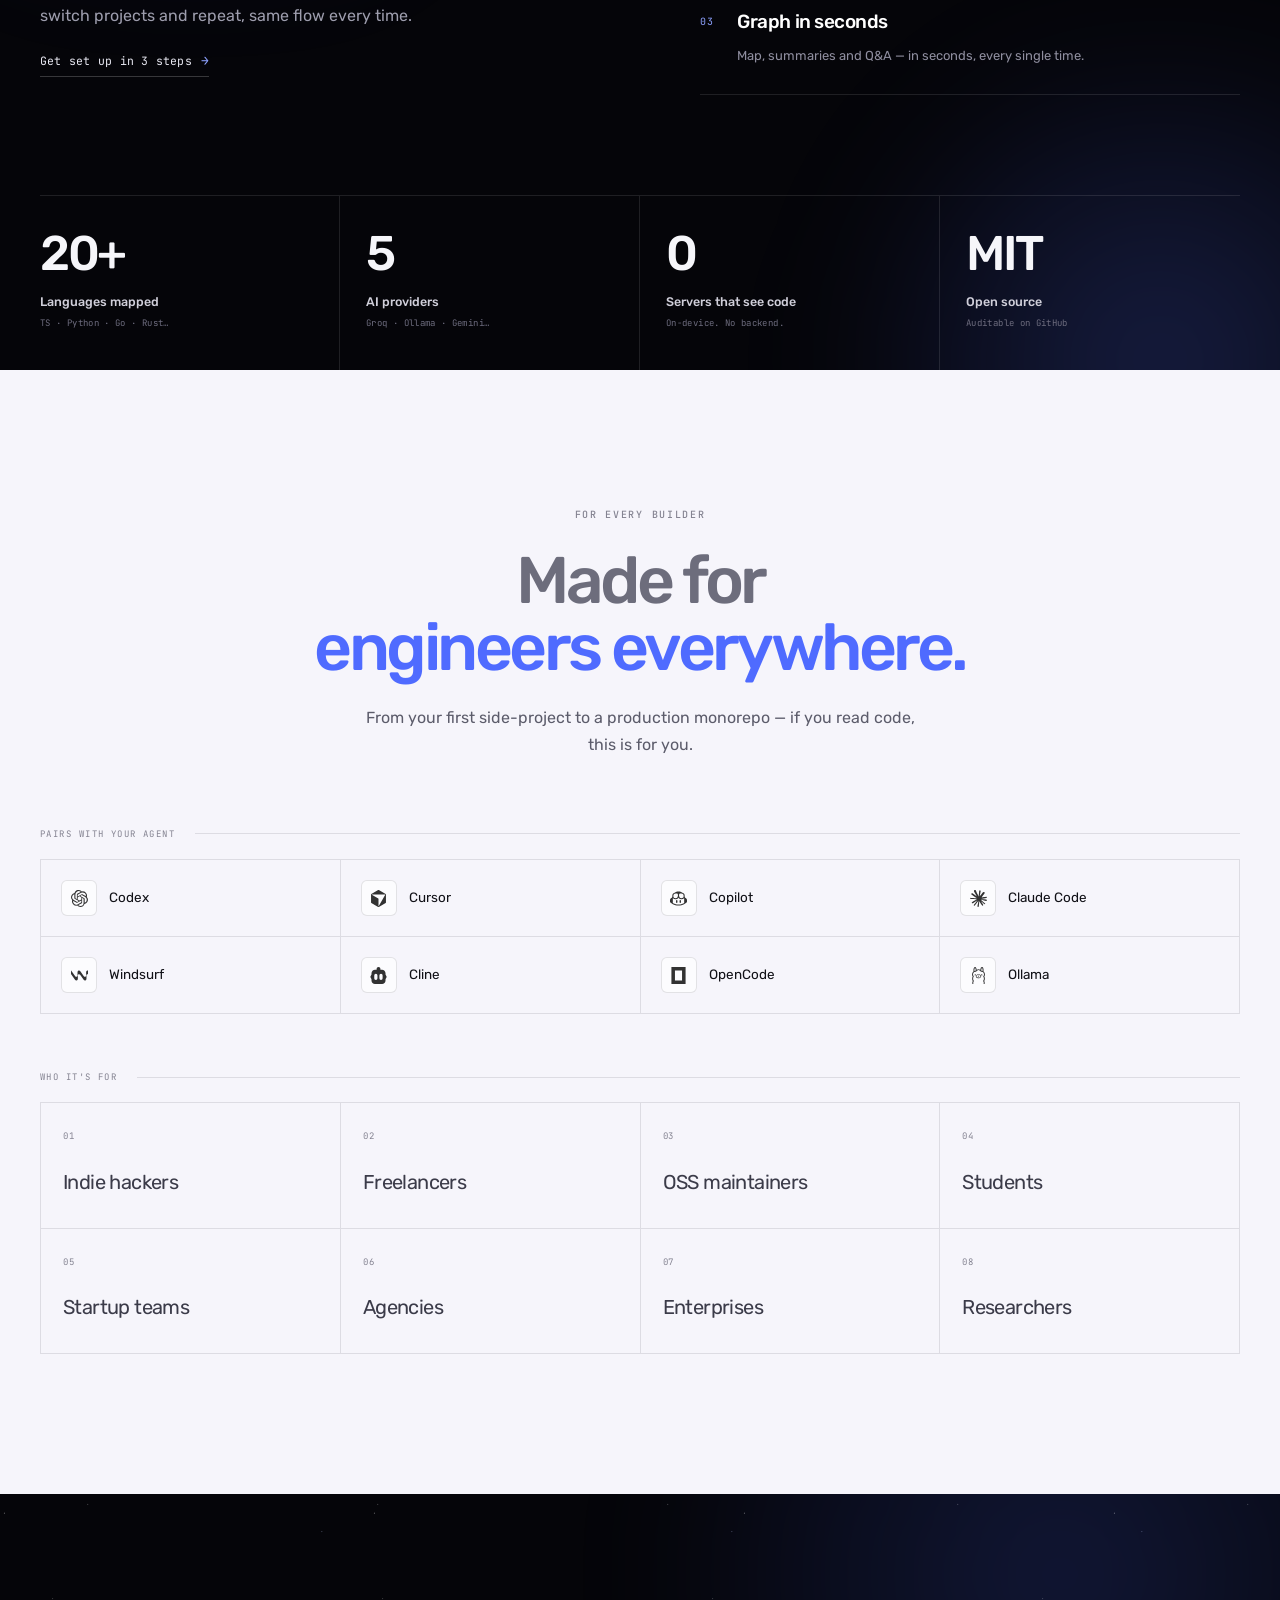
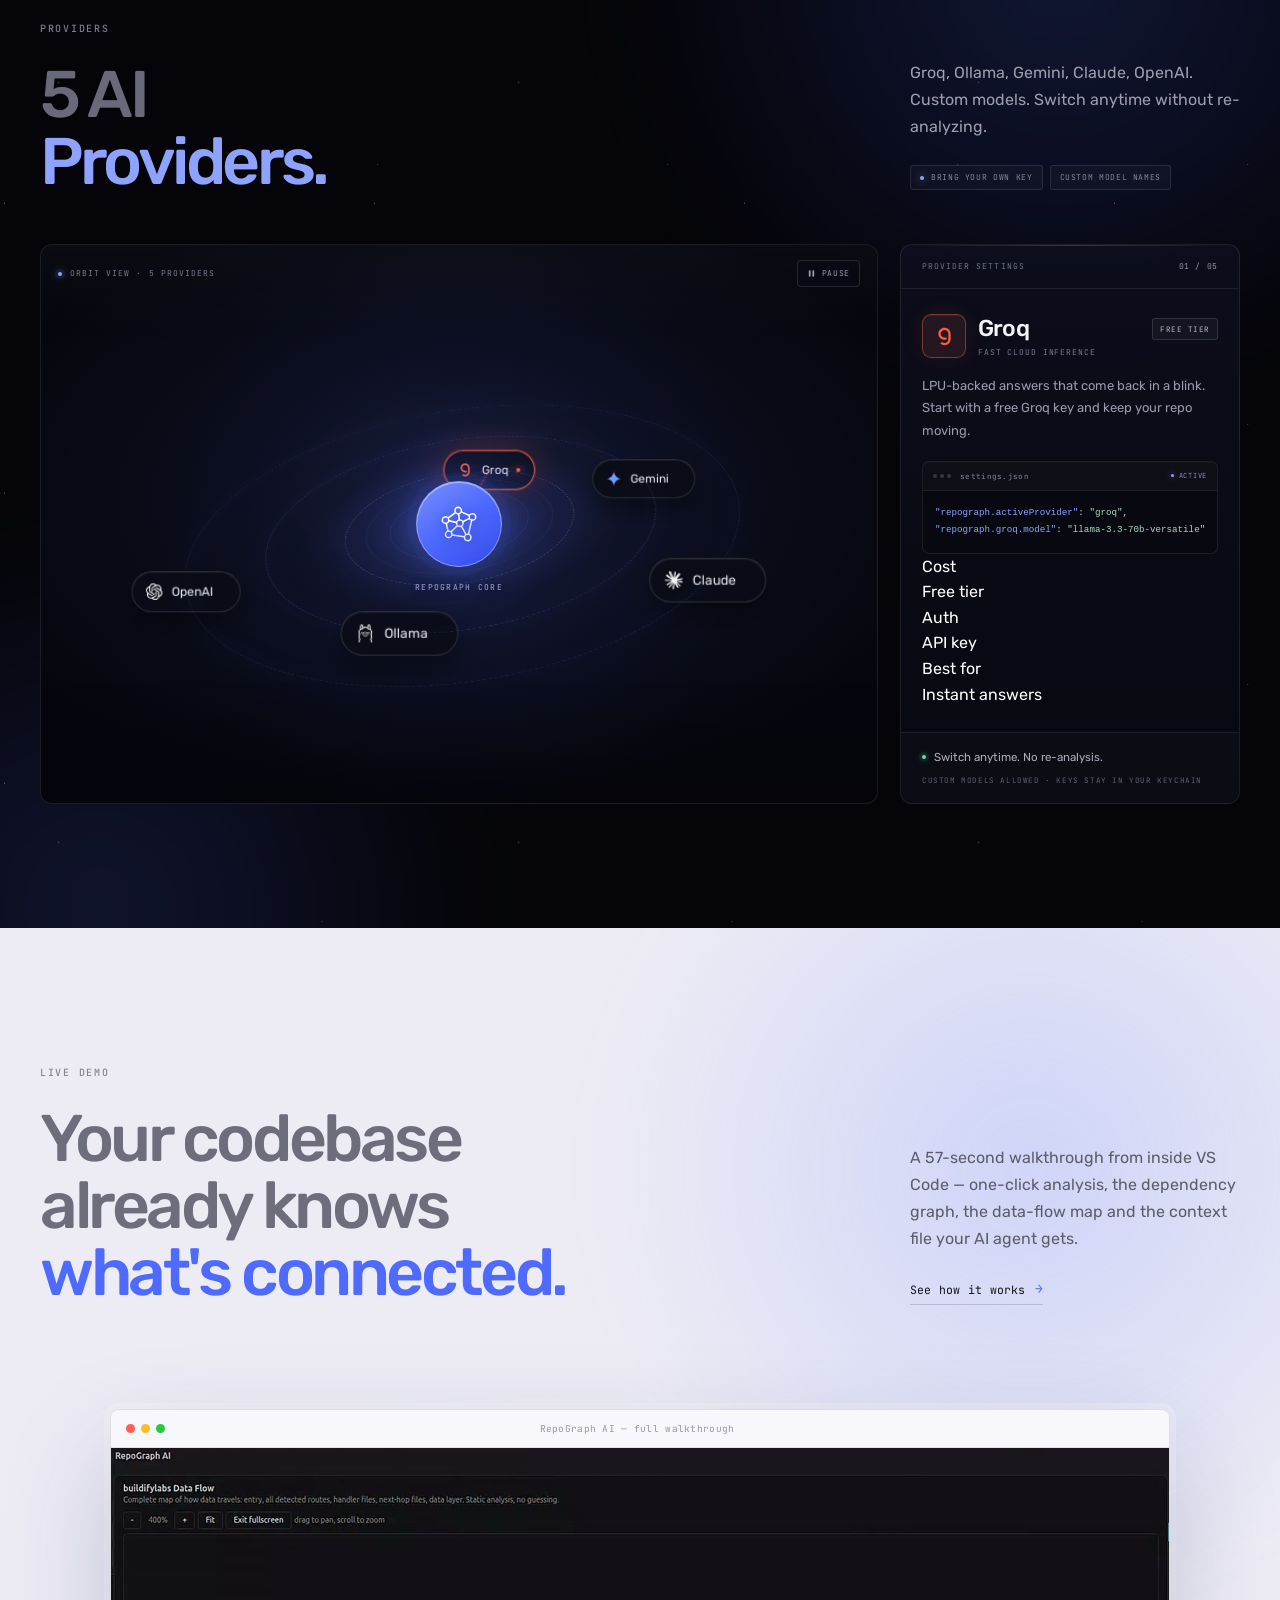
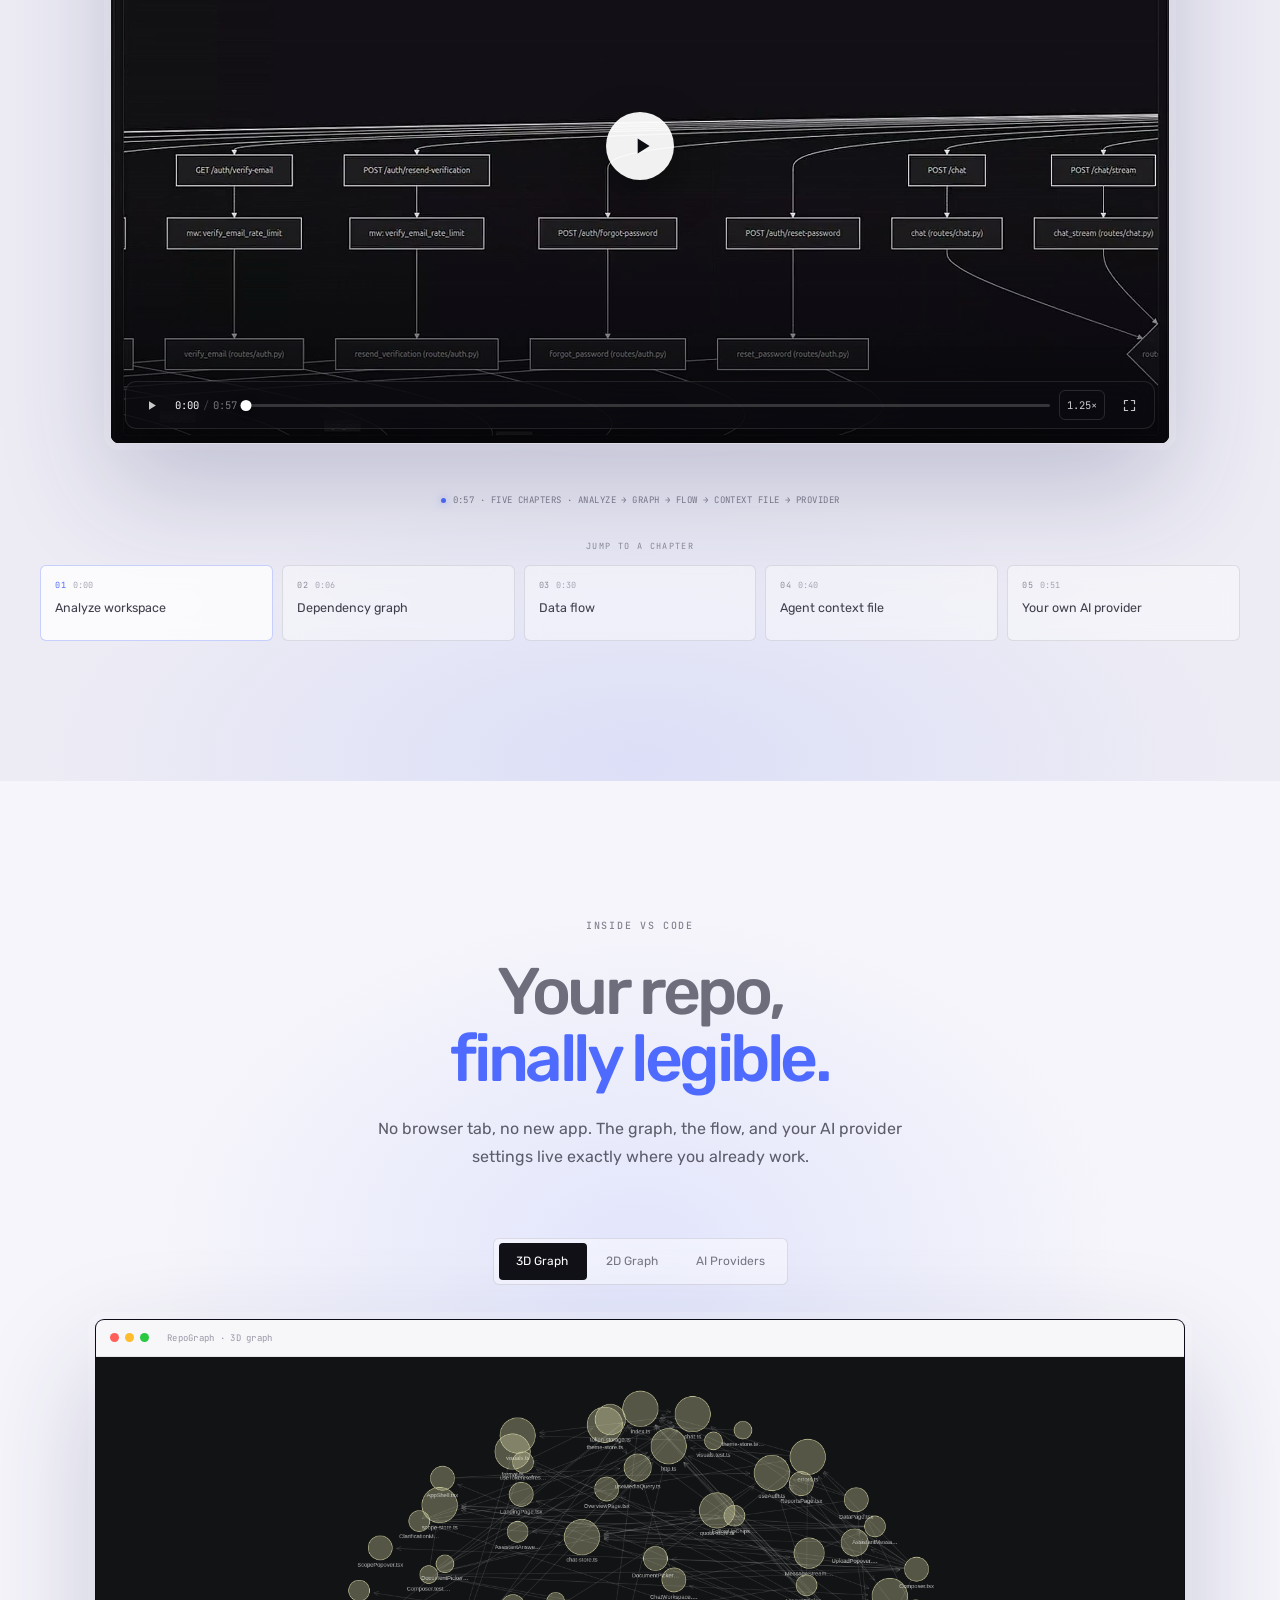
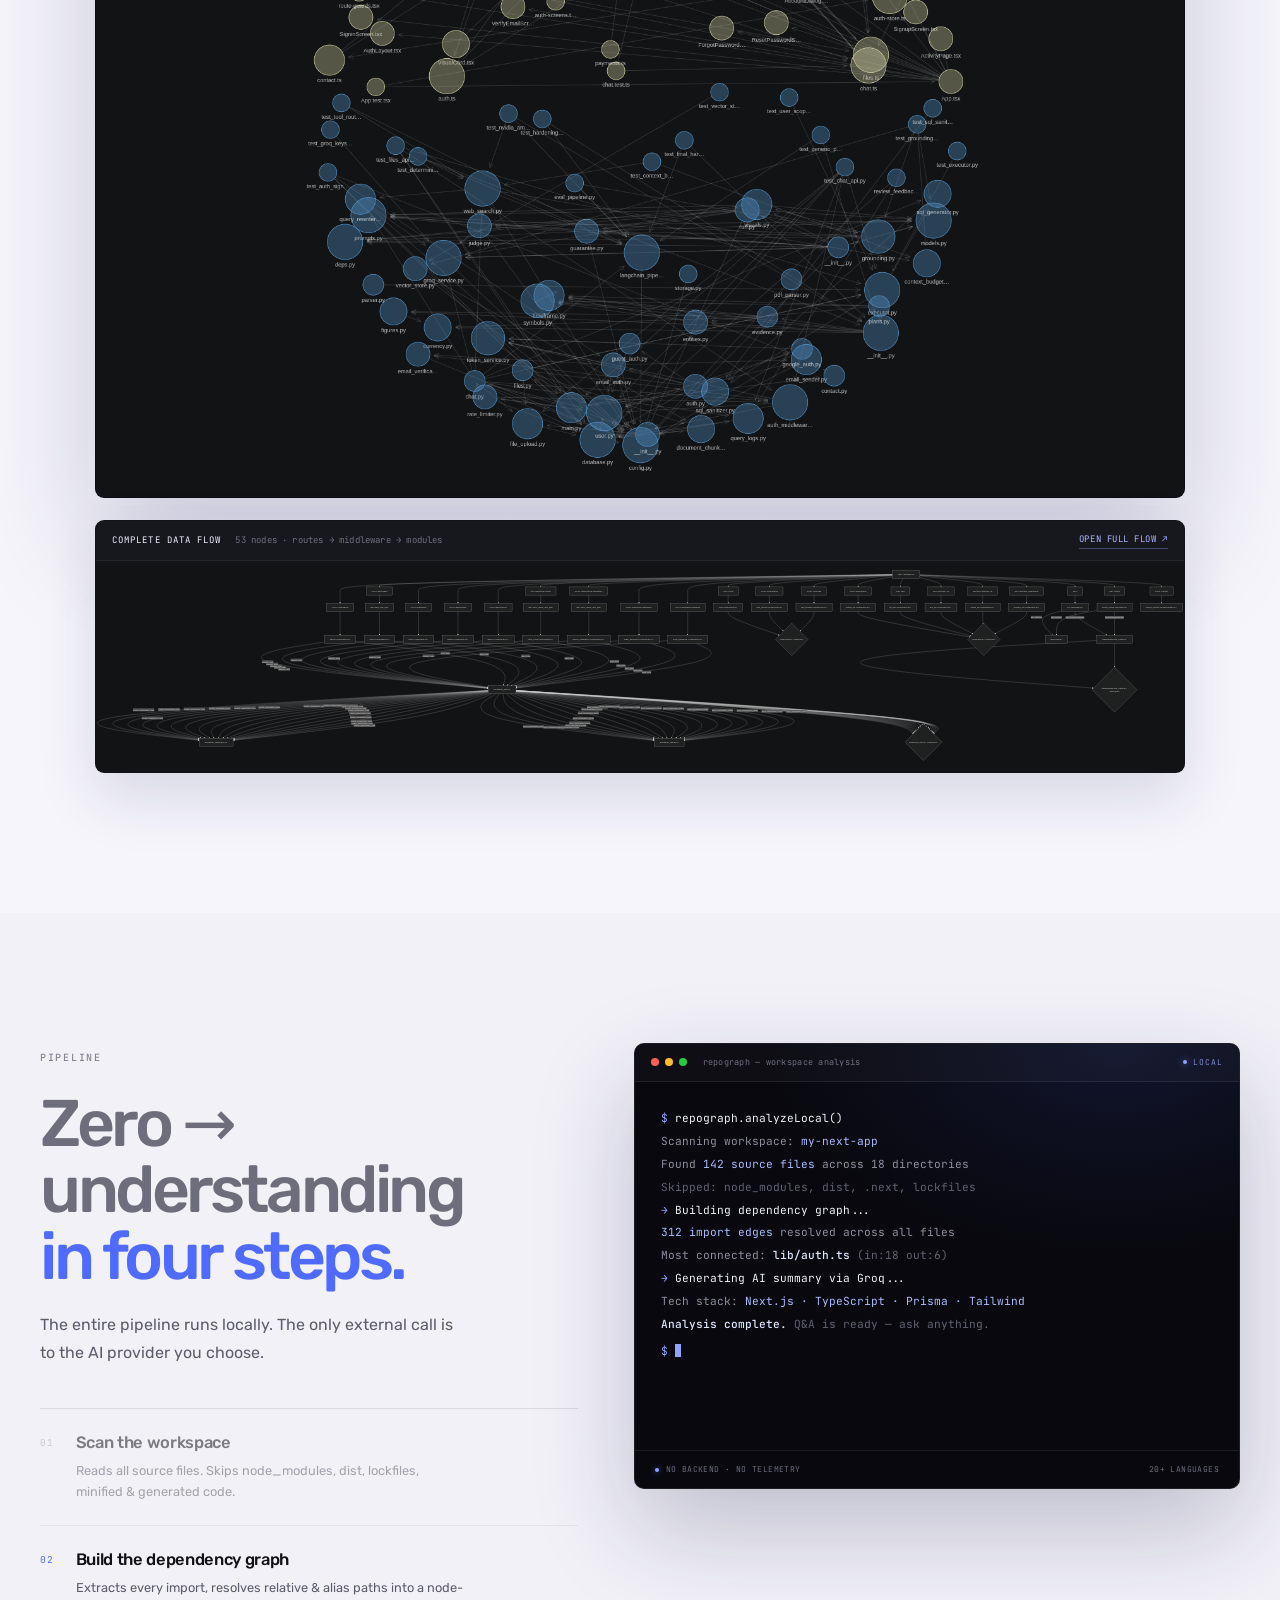
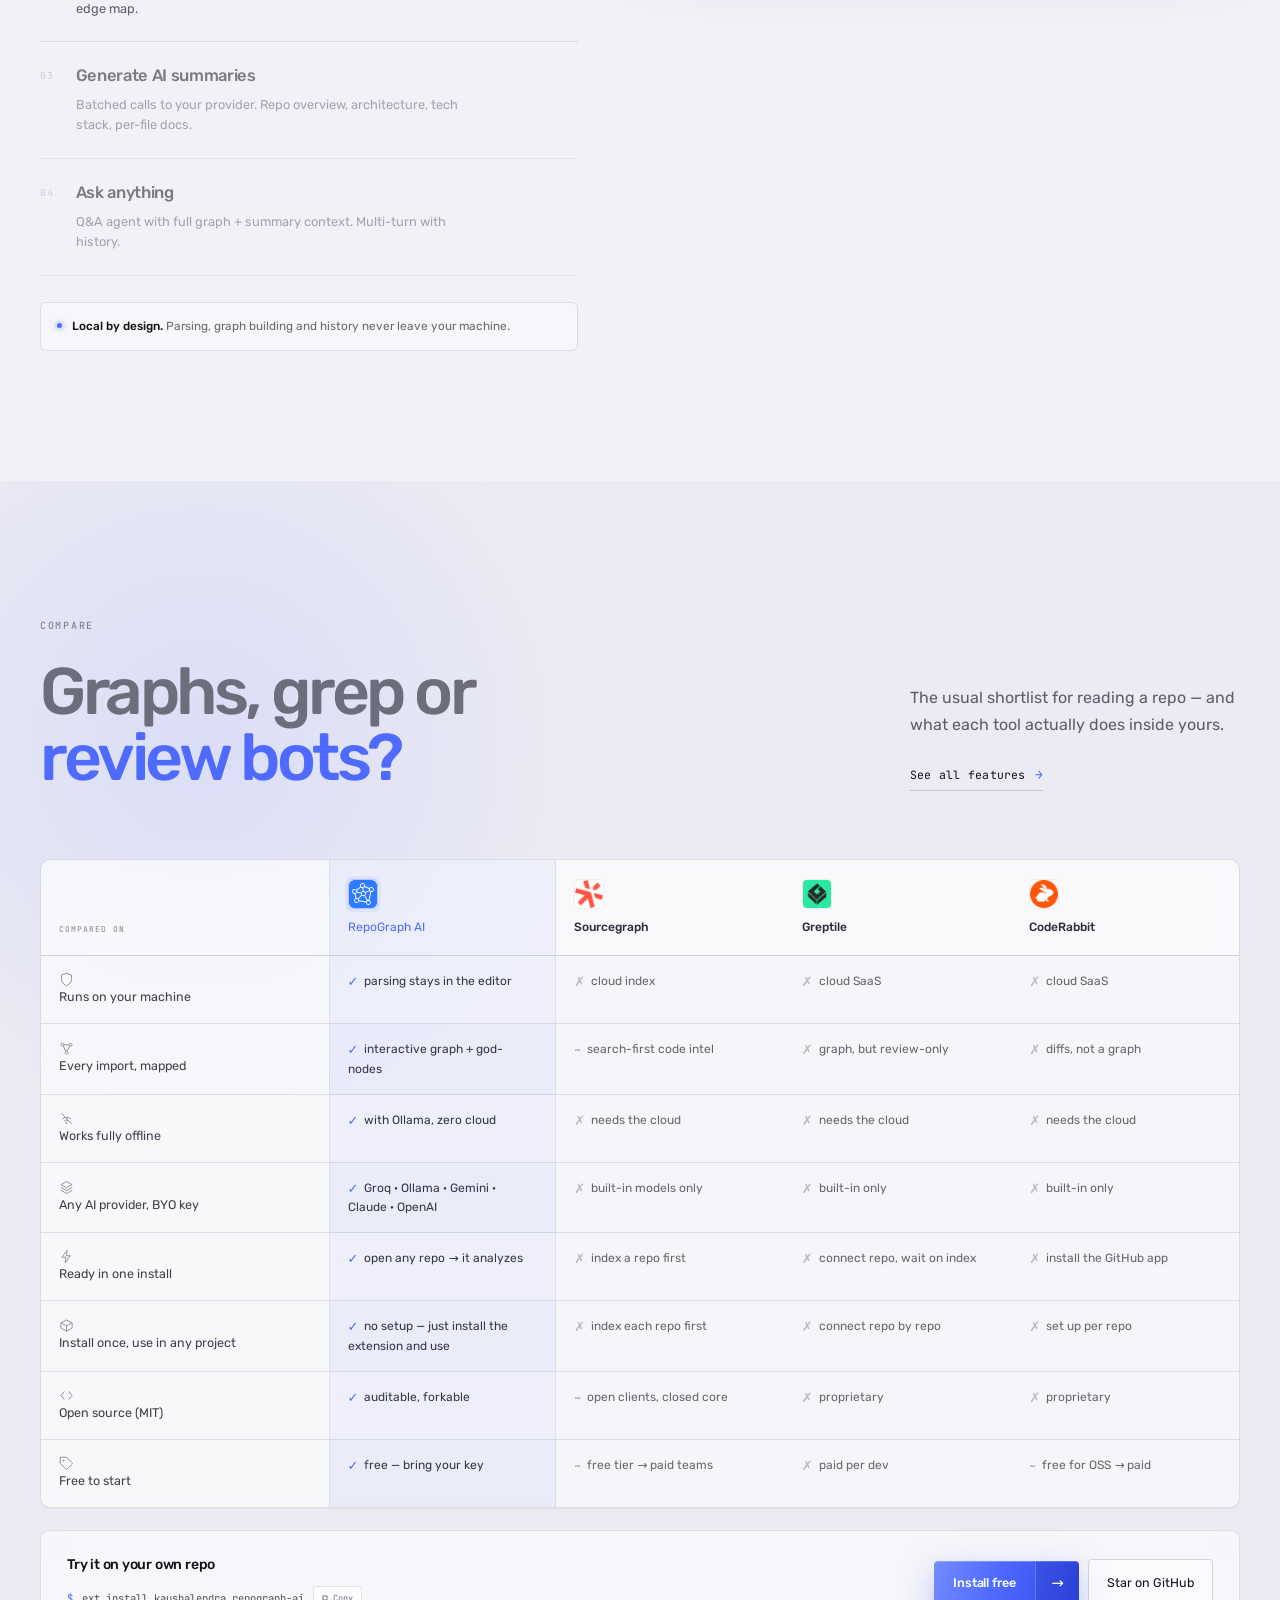
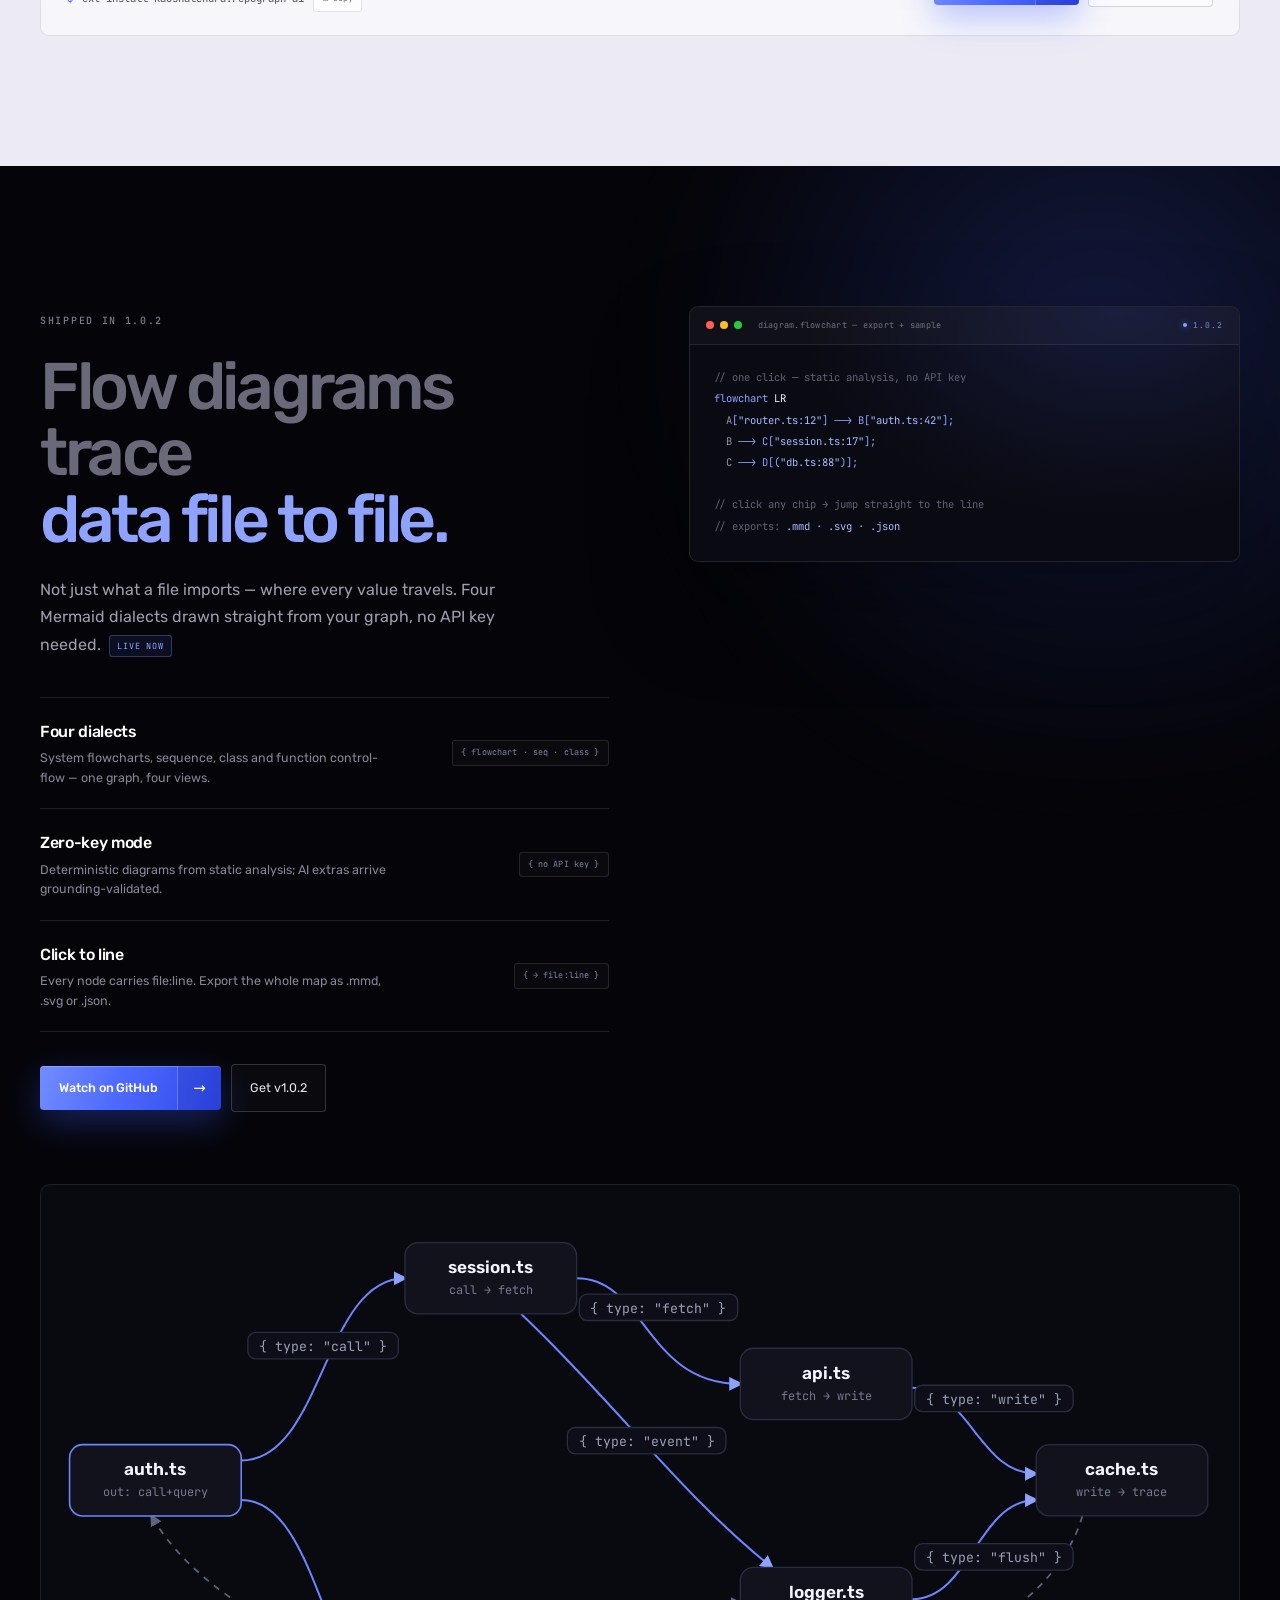
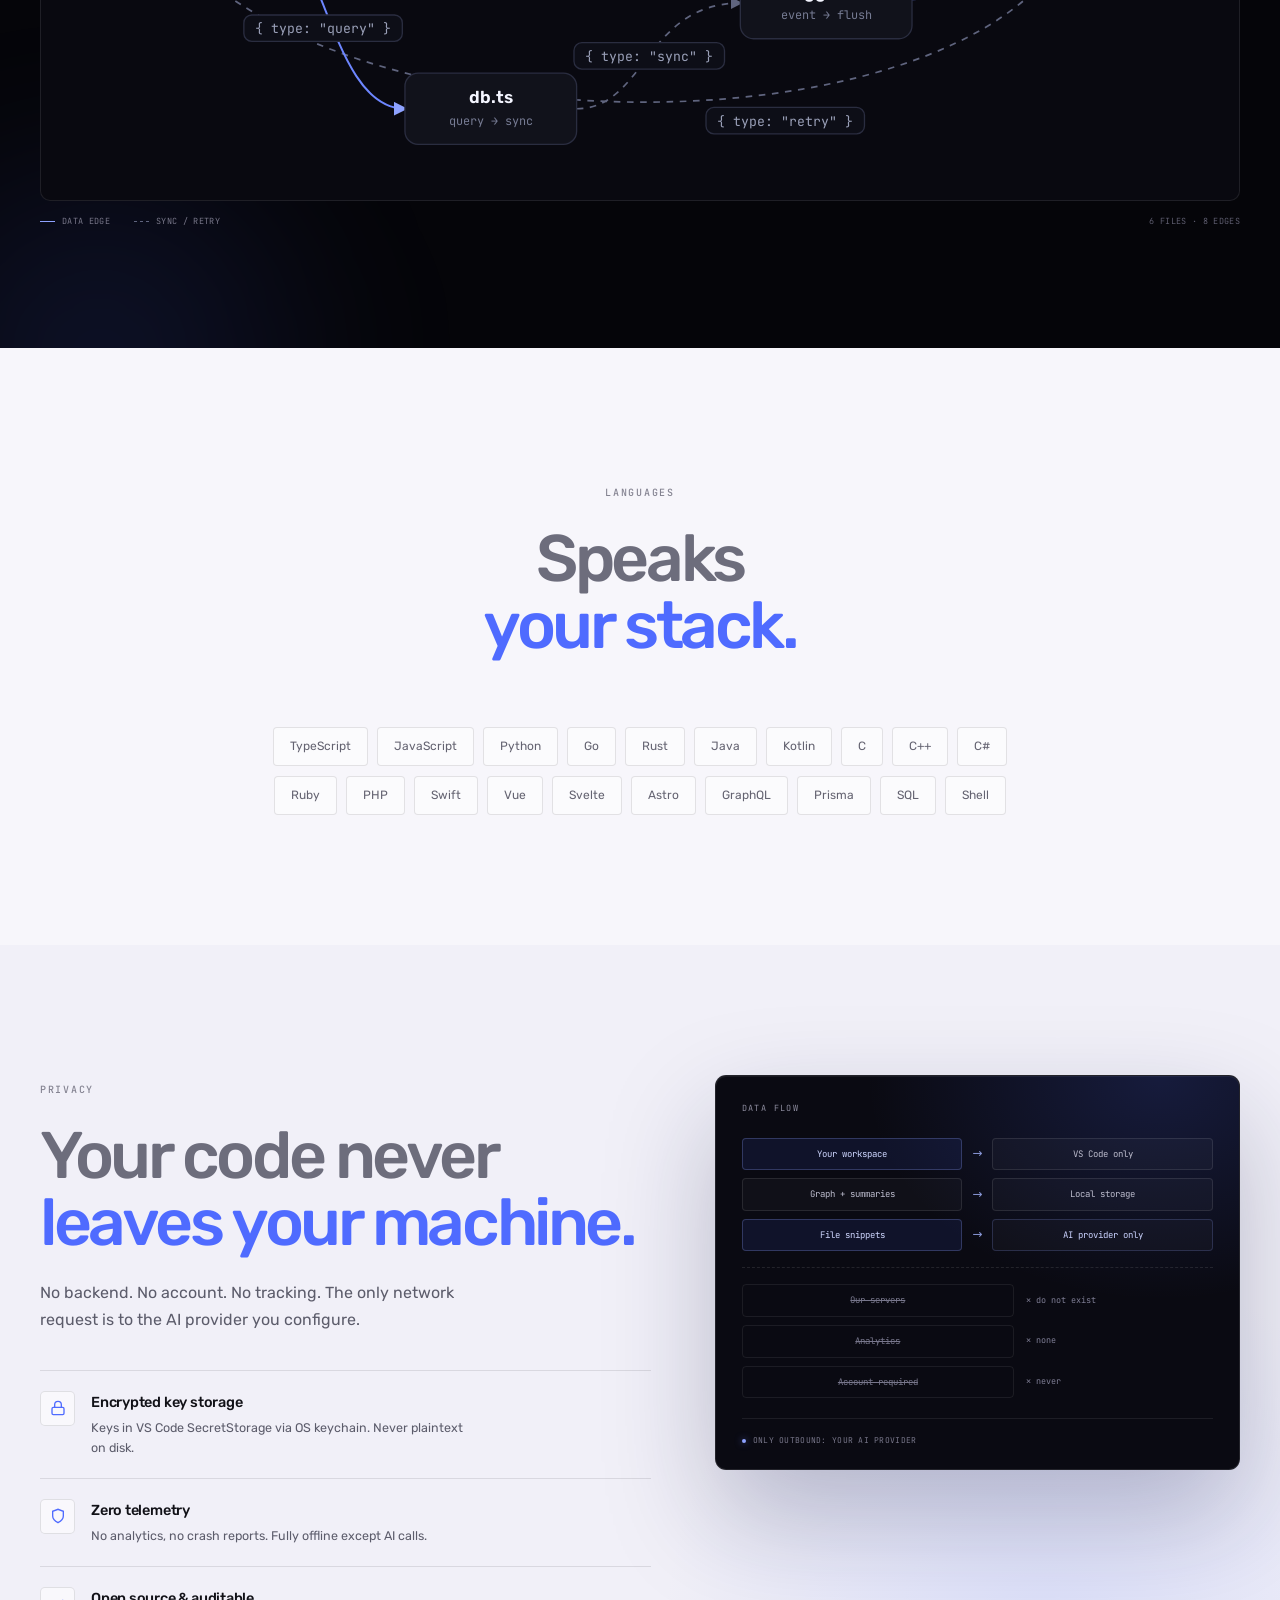
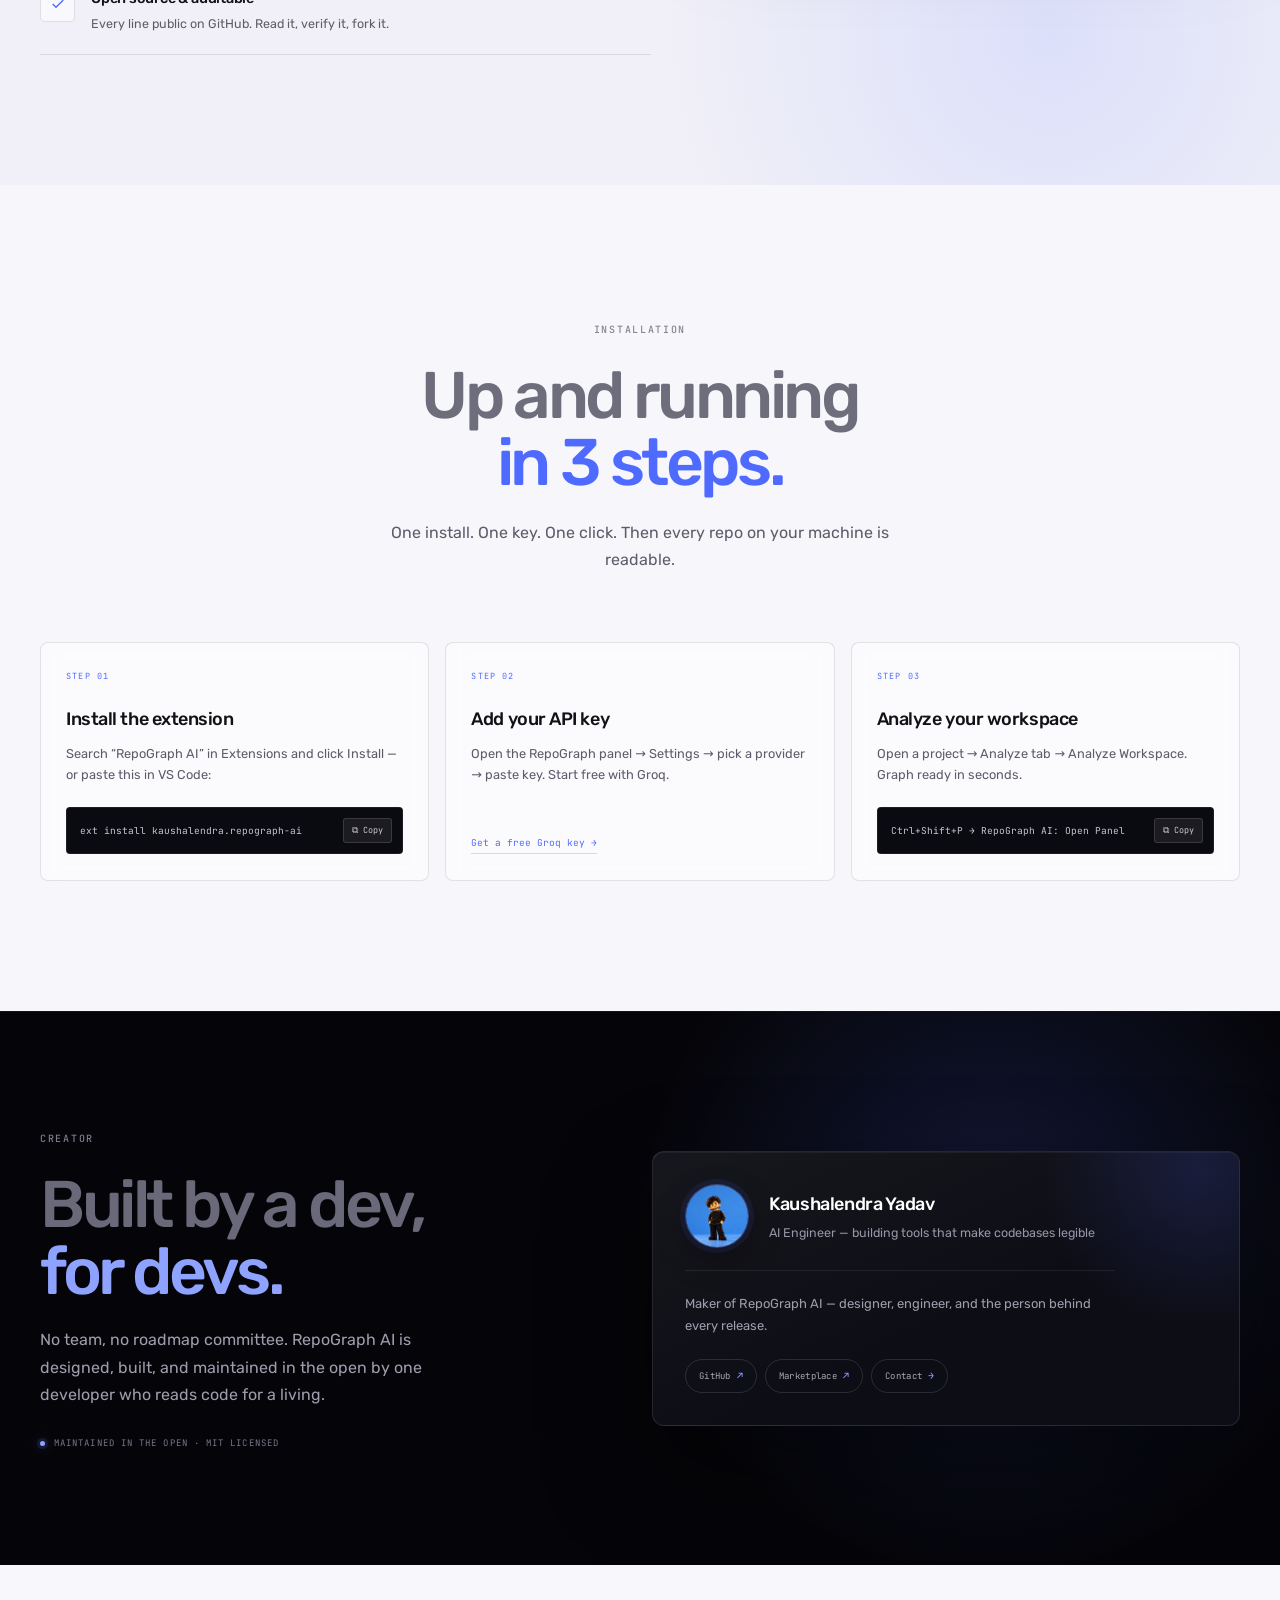
==== commit c3819d5a: "docs: add llms.txt agent context" ====
--- a/index.html
+++ b/index.html
@@ -109,6 +109,7 @@
     <link rel="apple-touch-icon" sizes="180x180" href="/assets/apple-touch-icon.png" />
     <link rel="manifest" href="/site.webmanifest" />
     <meta name="msapplication-TileColor" content="#4F6BFF" />
+    <link rel="alternate" type="text/markdown" href="/llms.txt" title="RepoGraph AI — LLM context" />
     <link rel="stylesheet" href="styles.css?v=13" />
   </head>
 
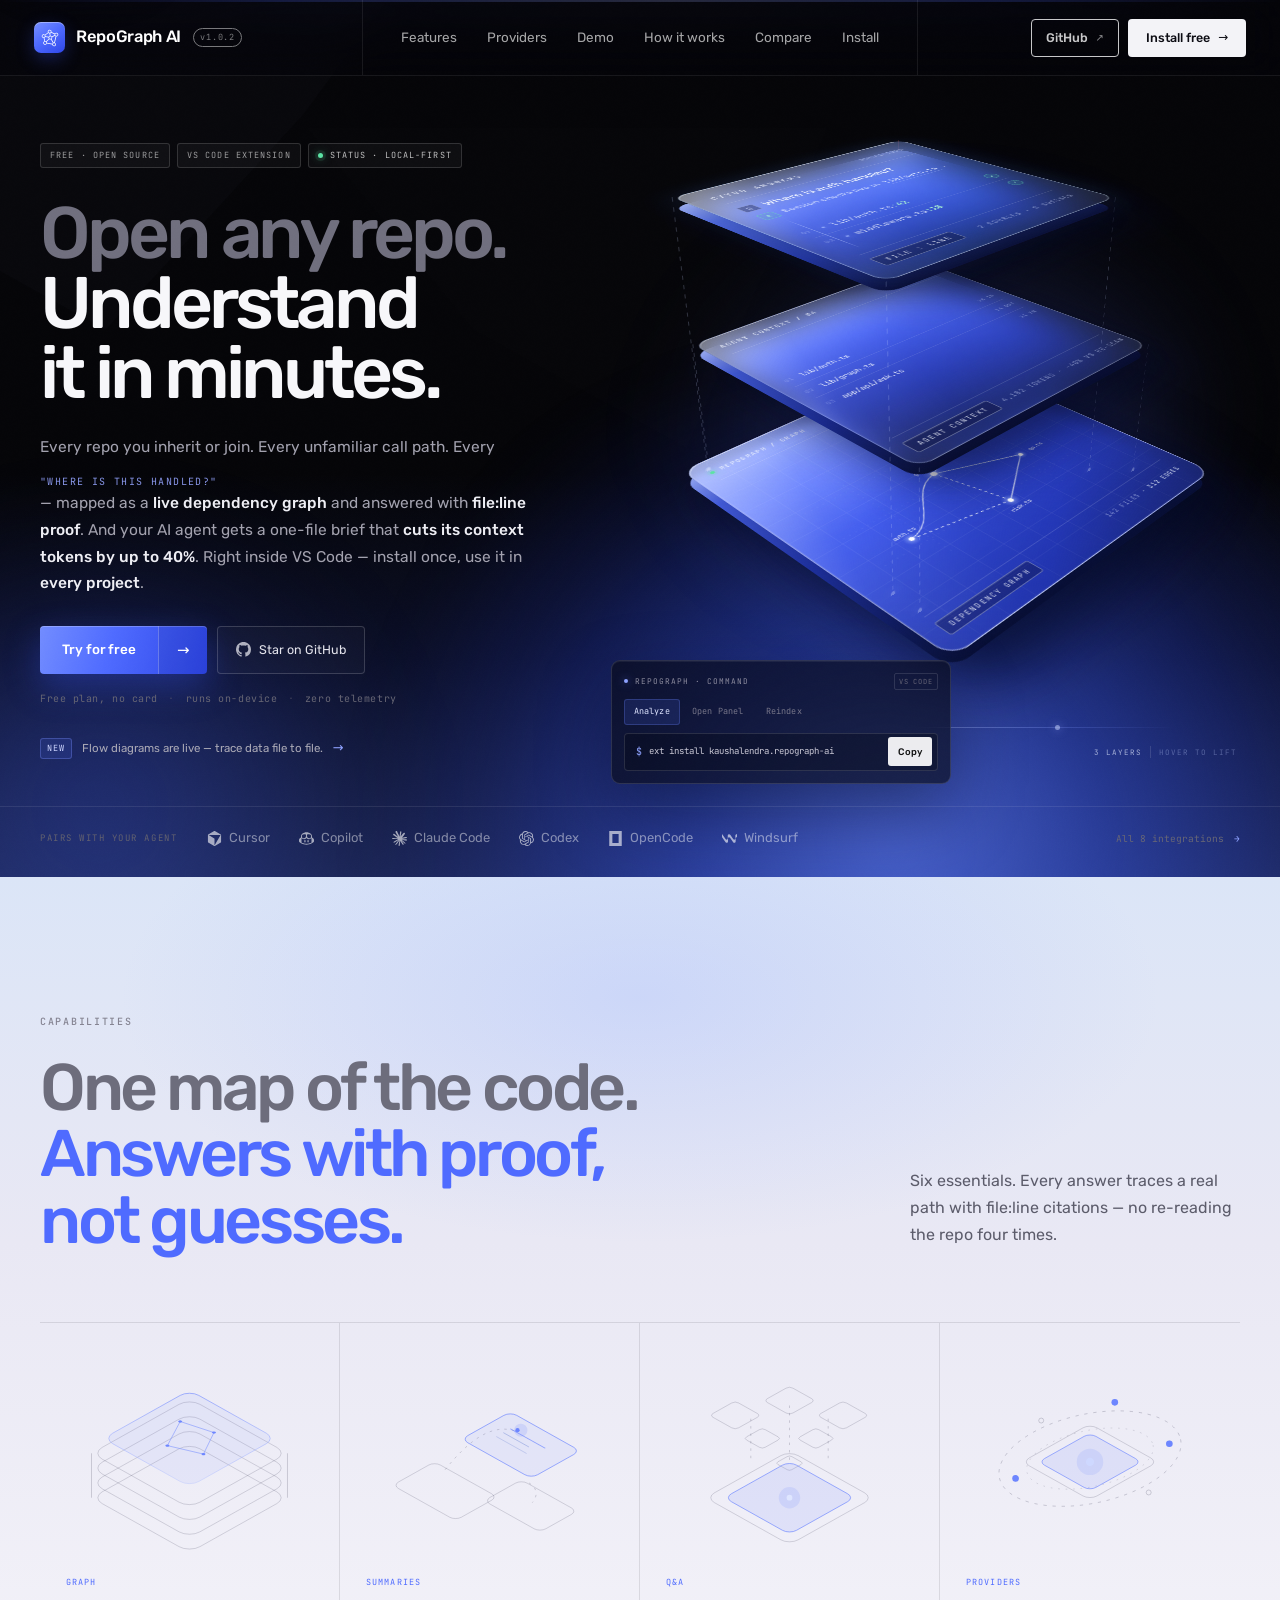
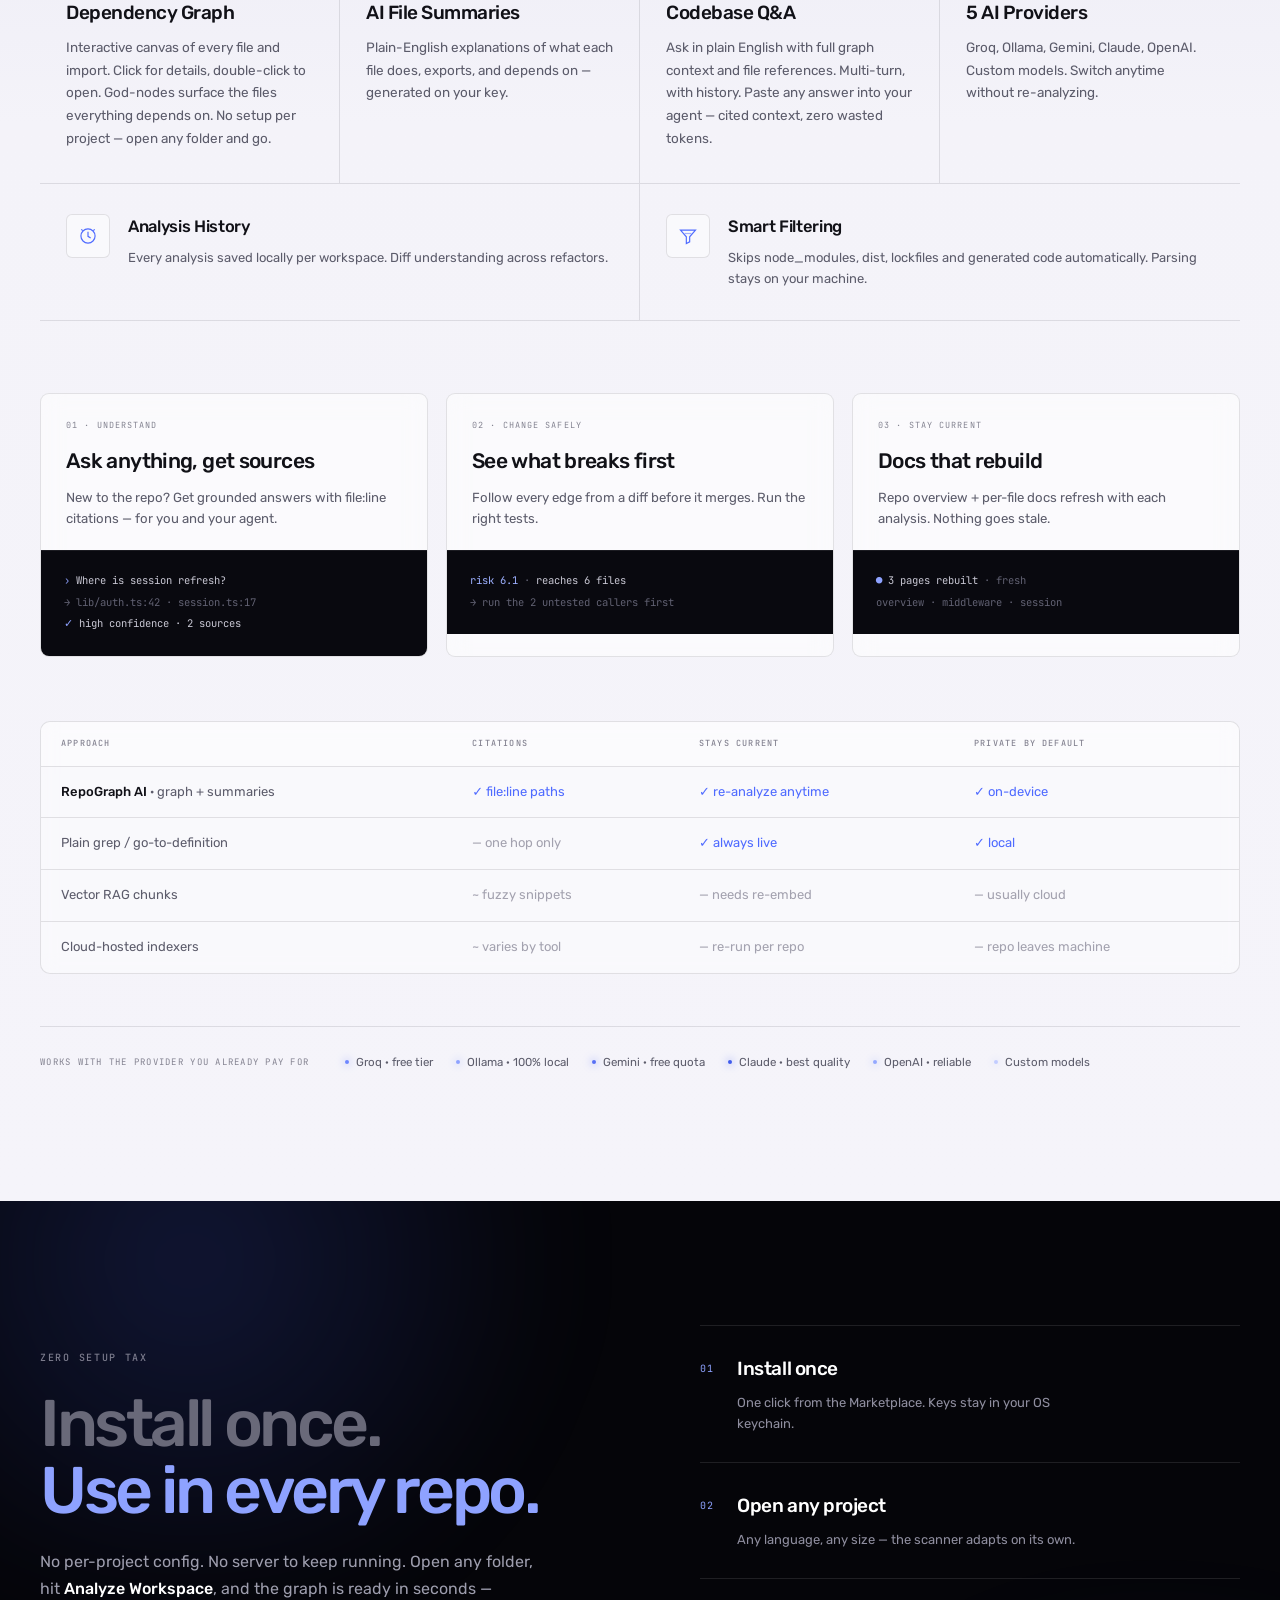
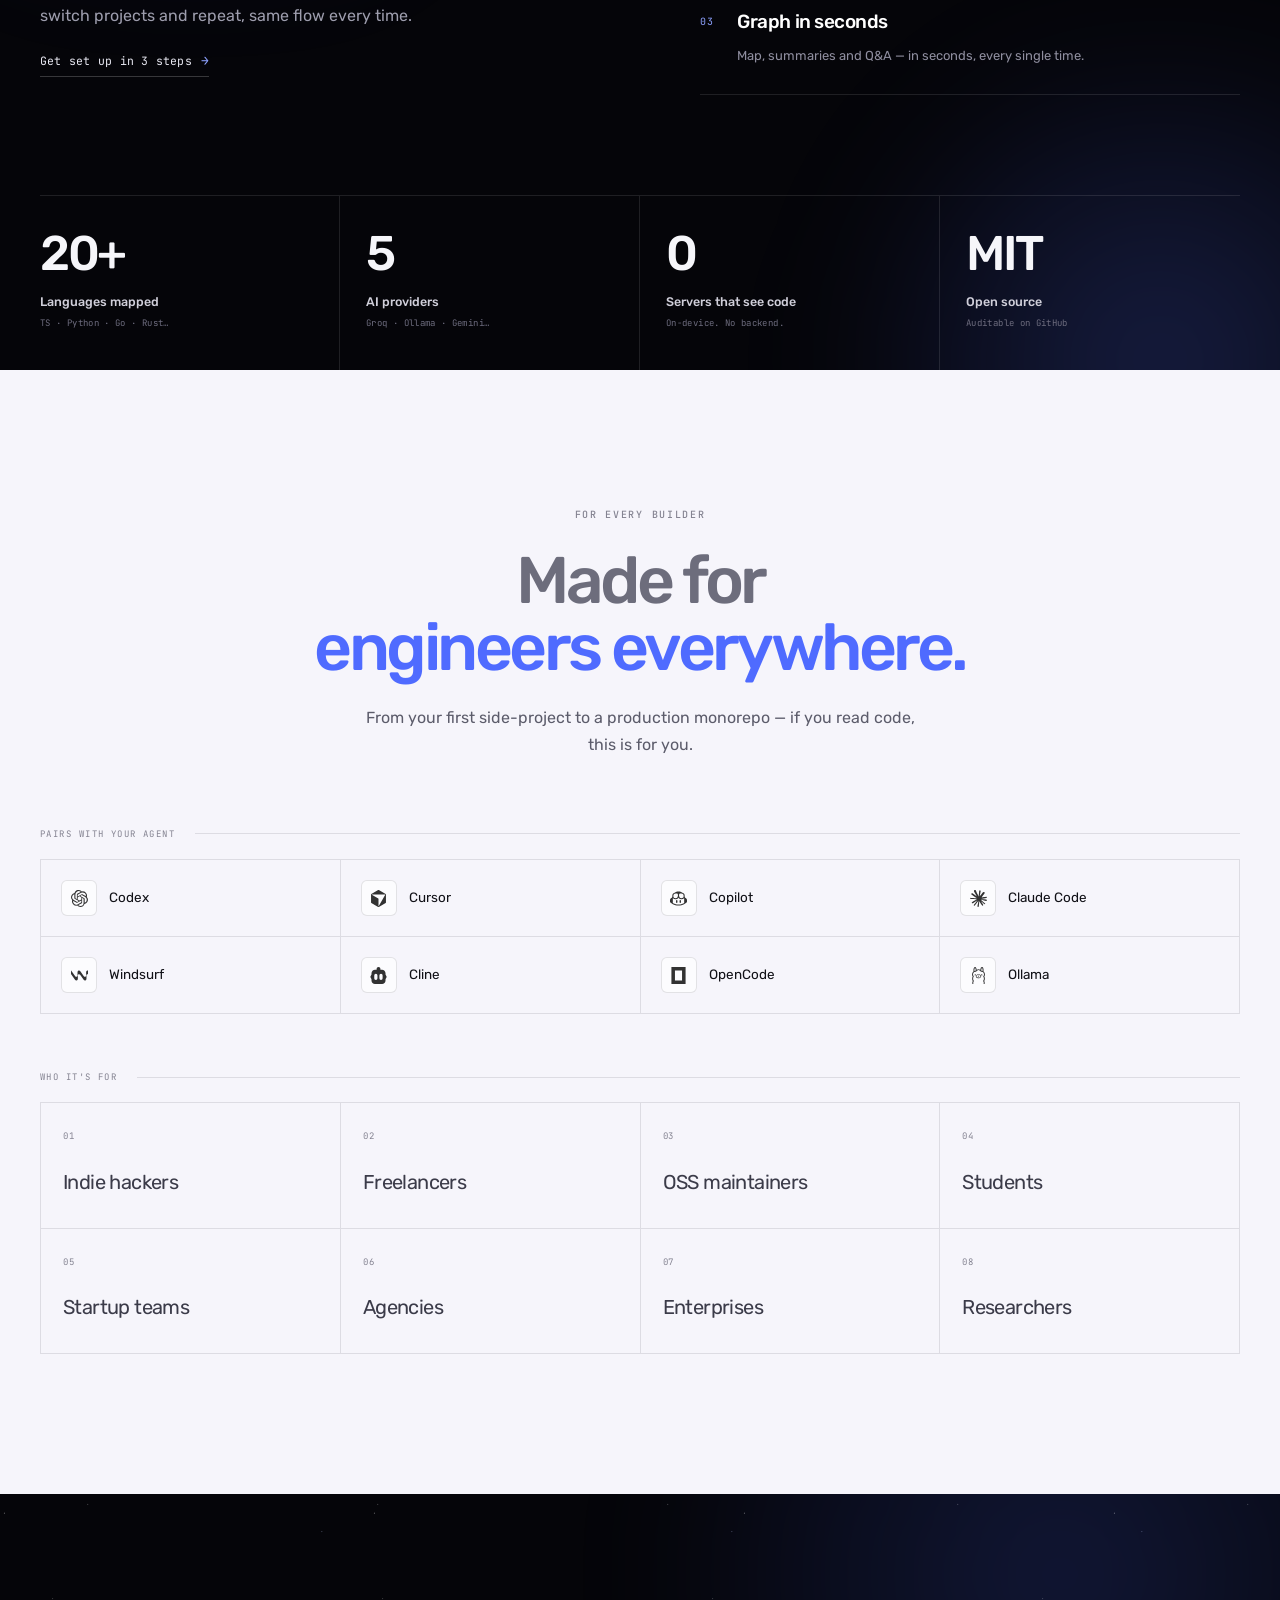
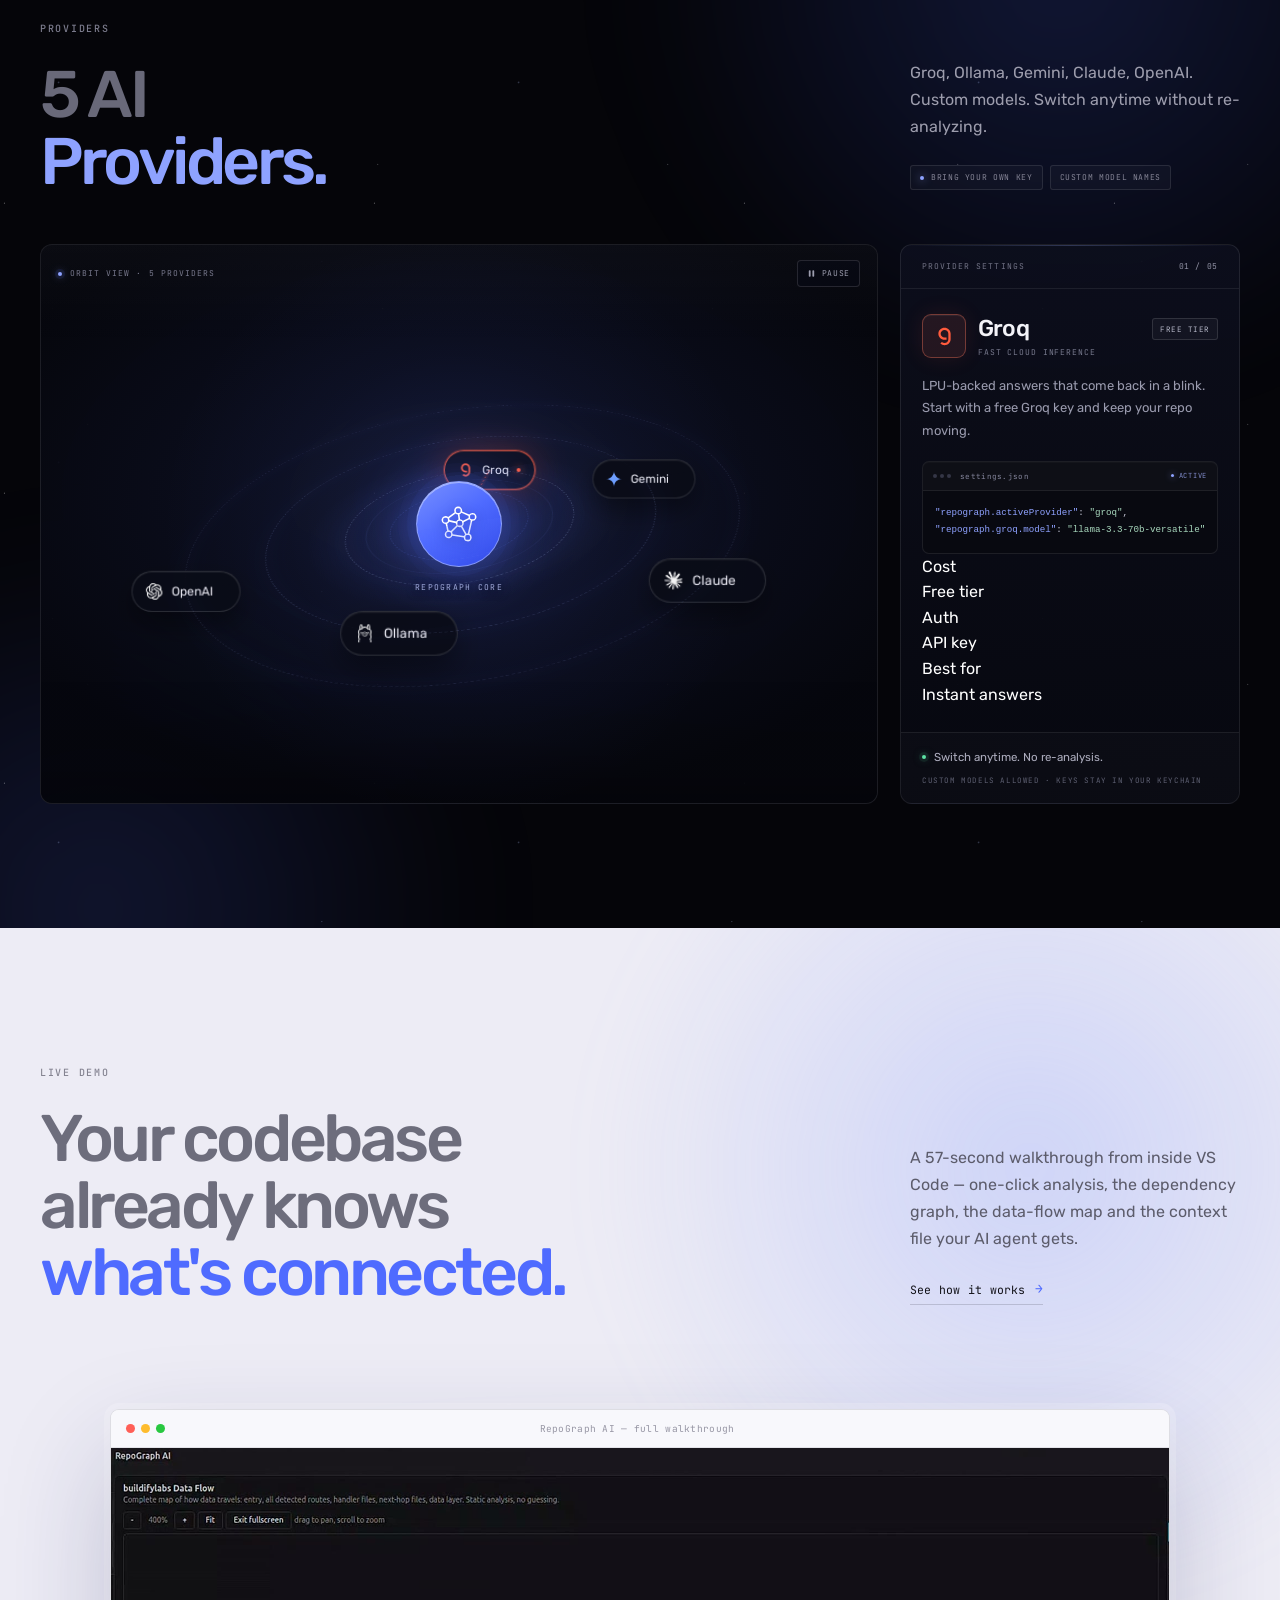
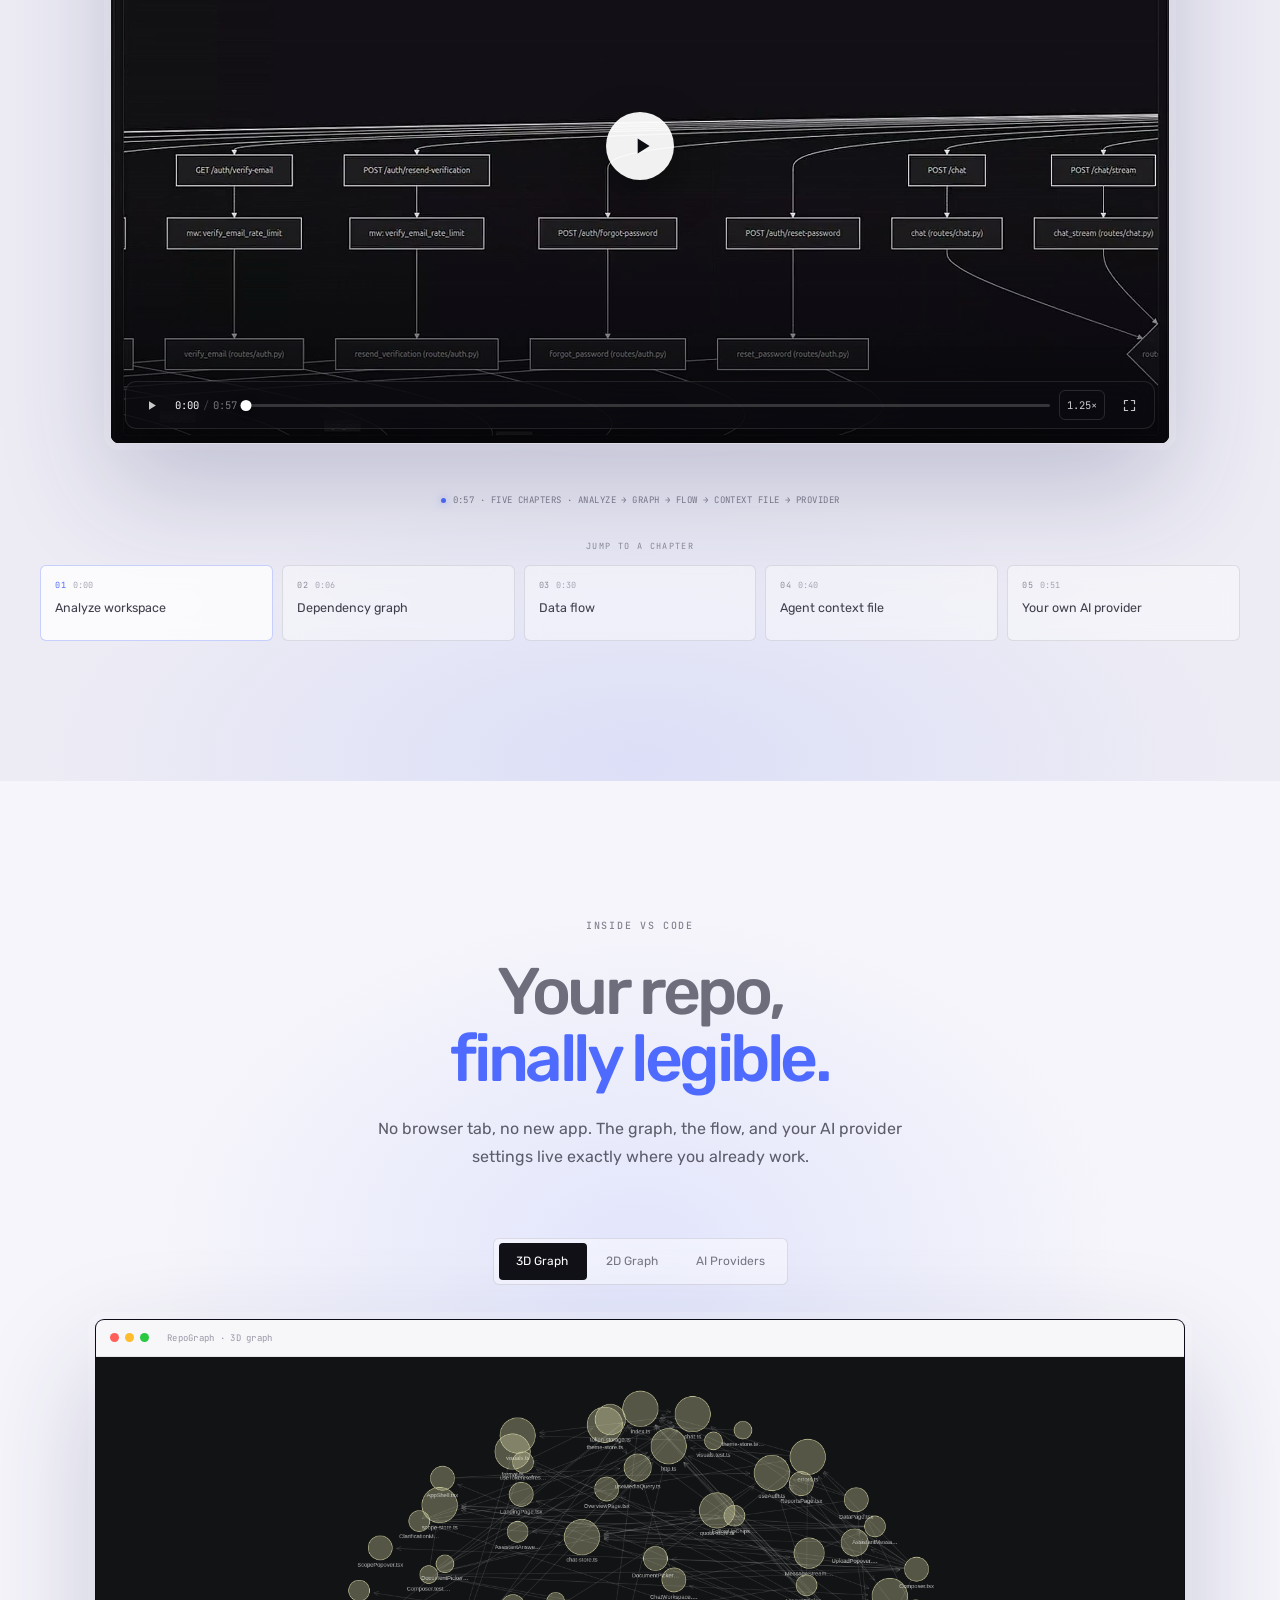
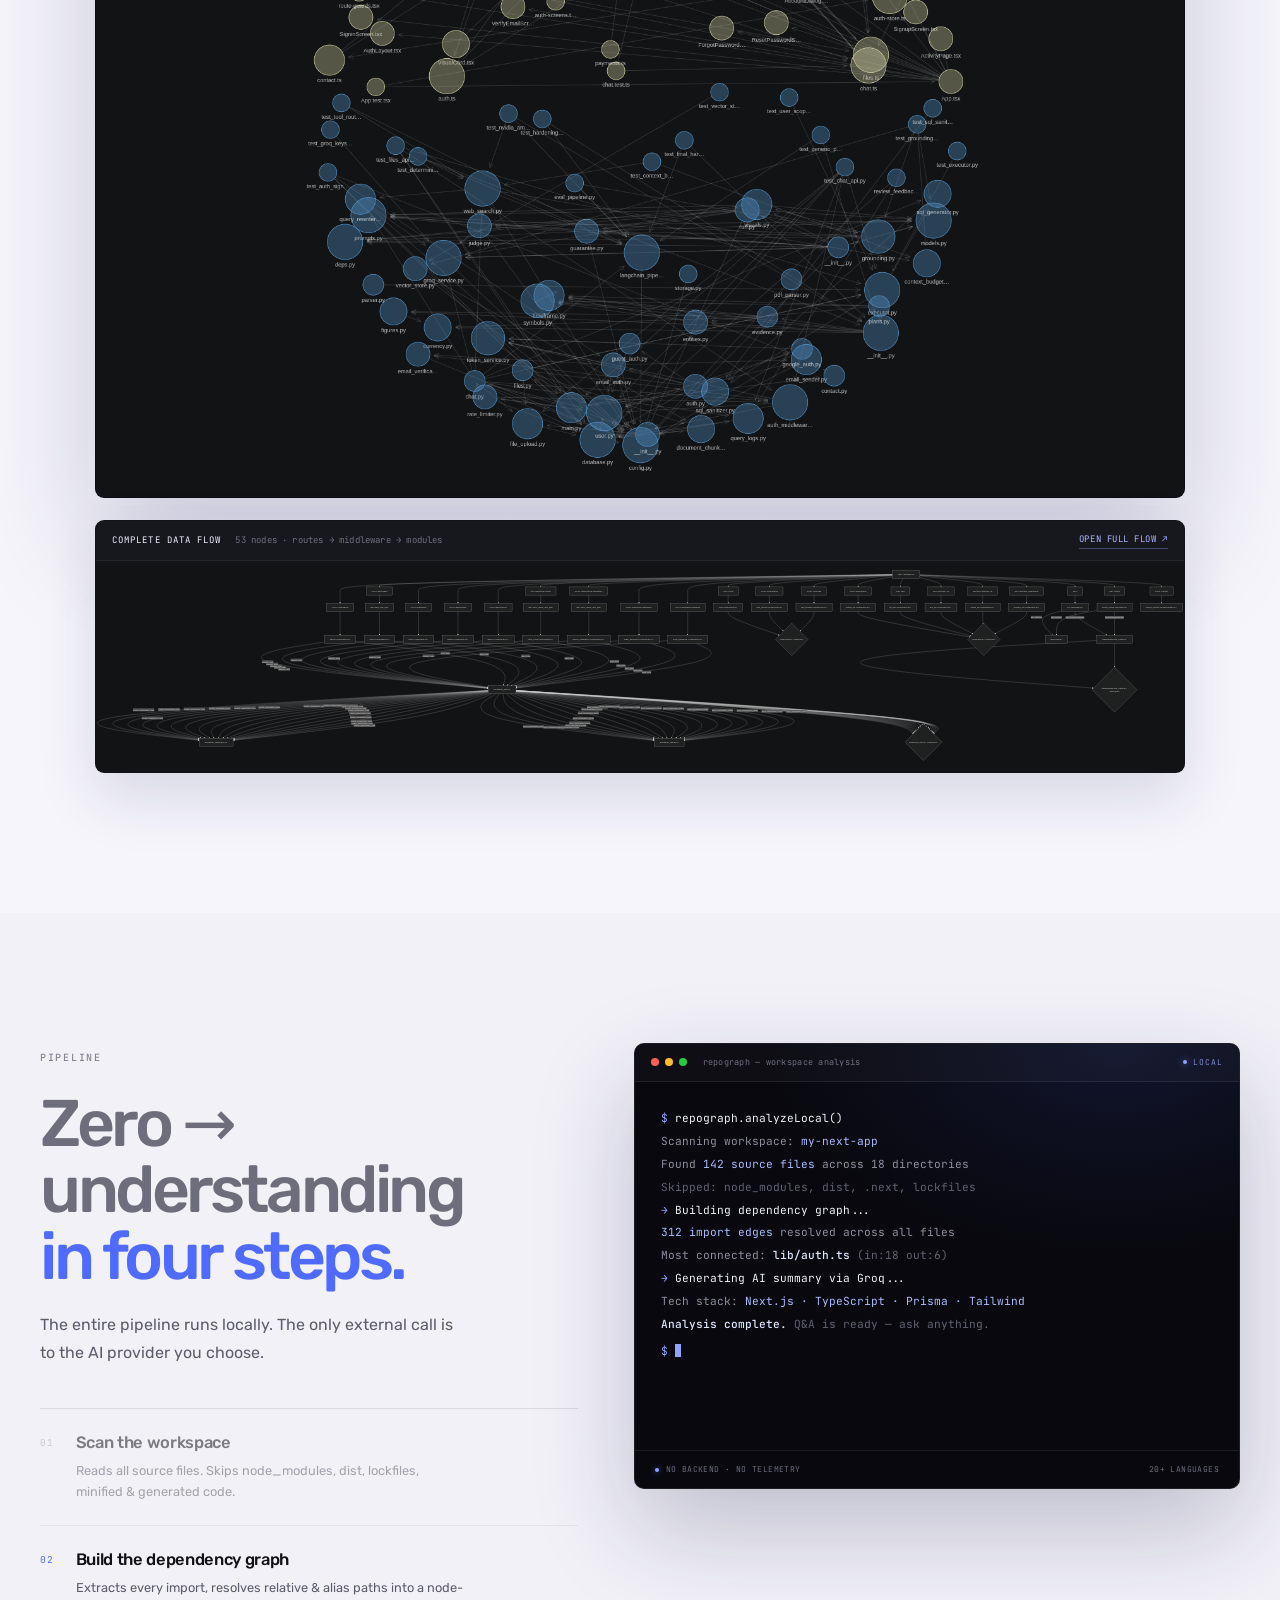
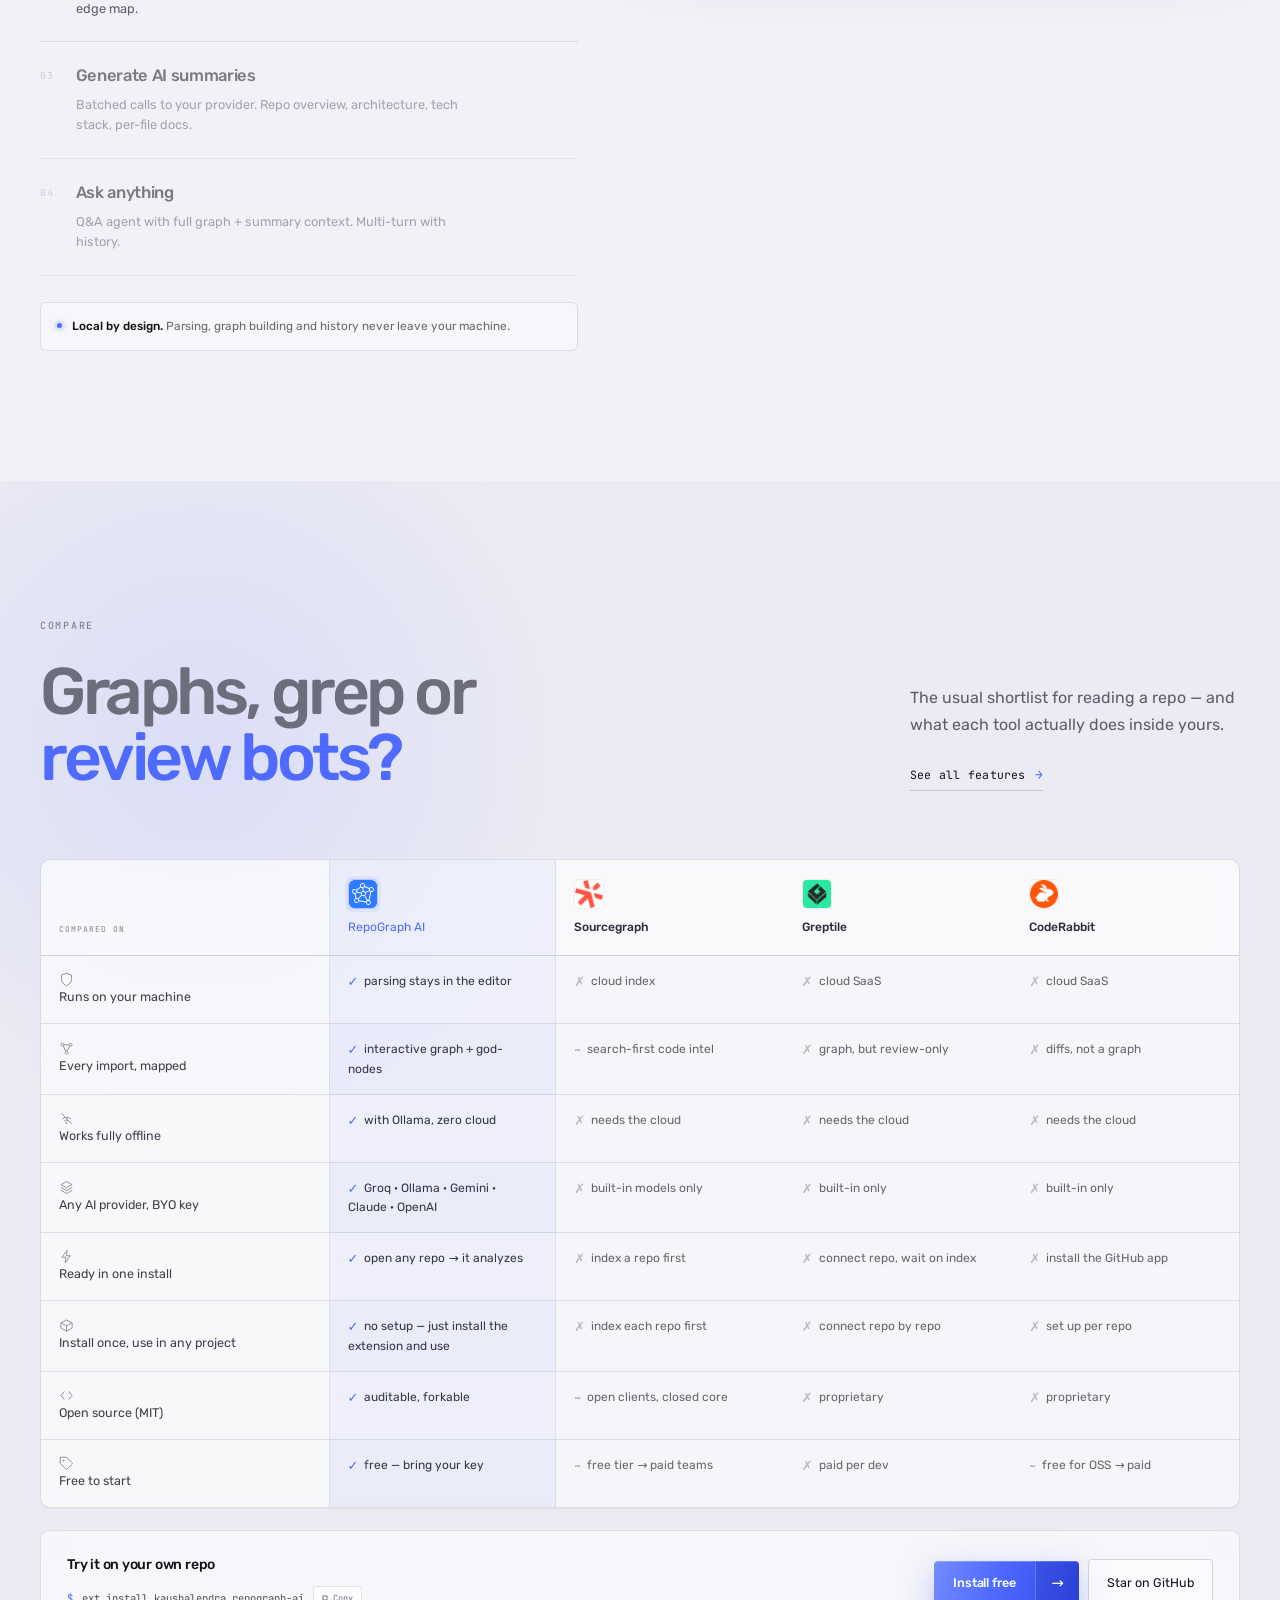
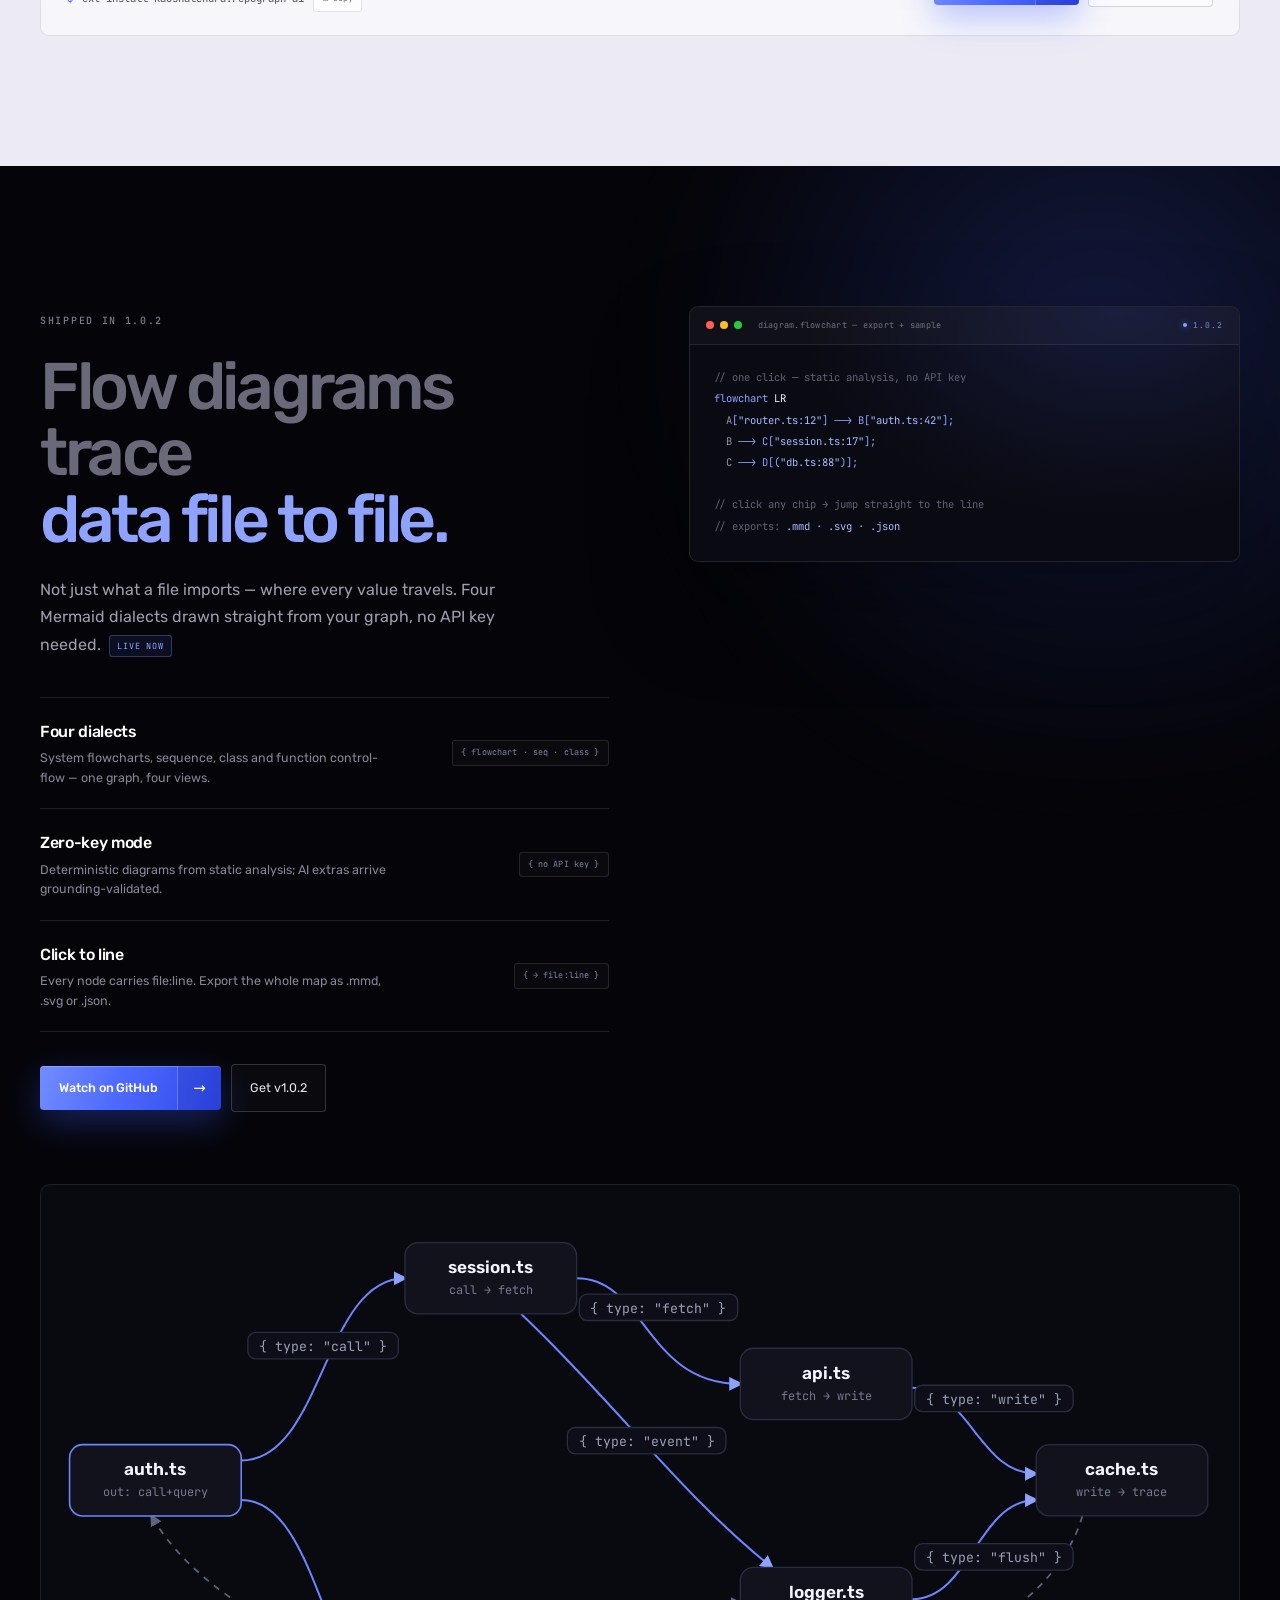
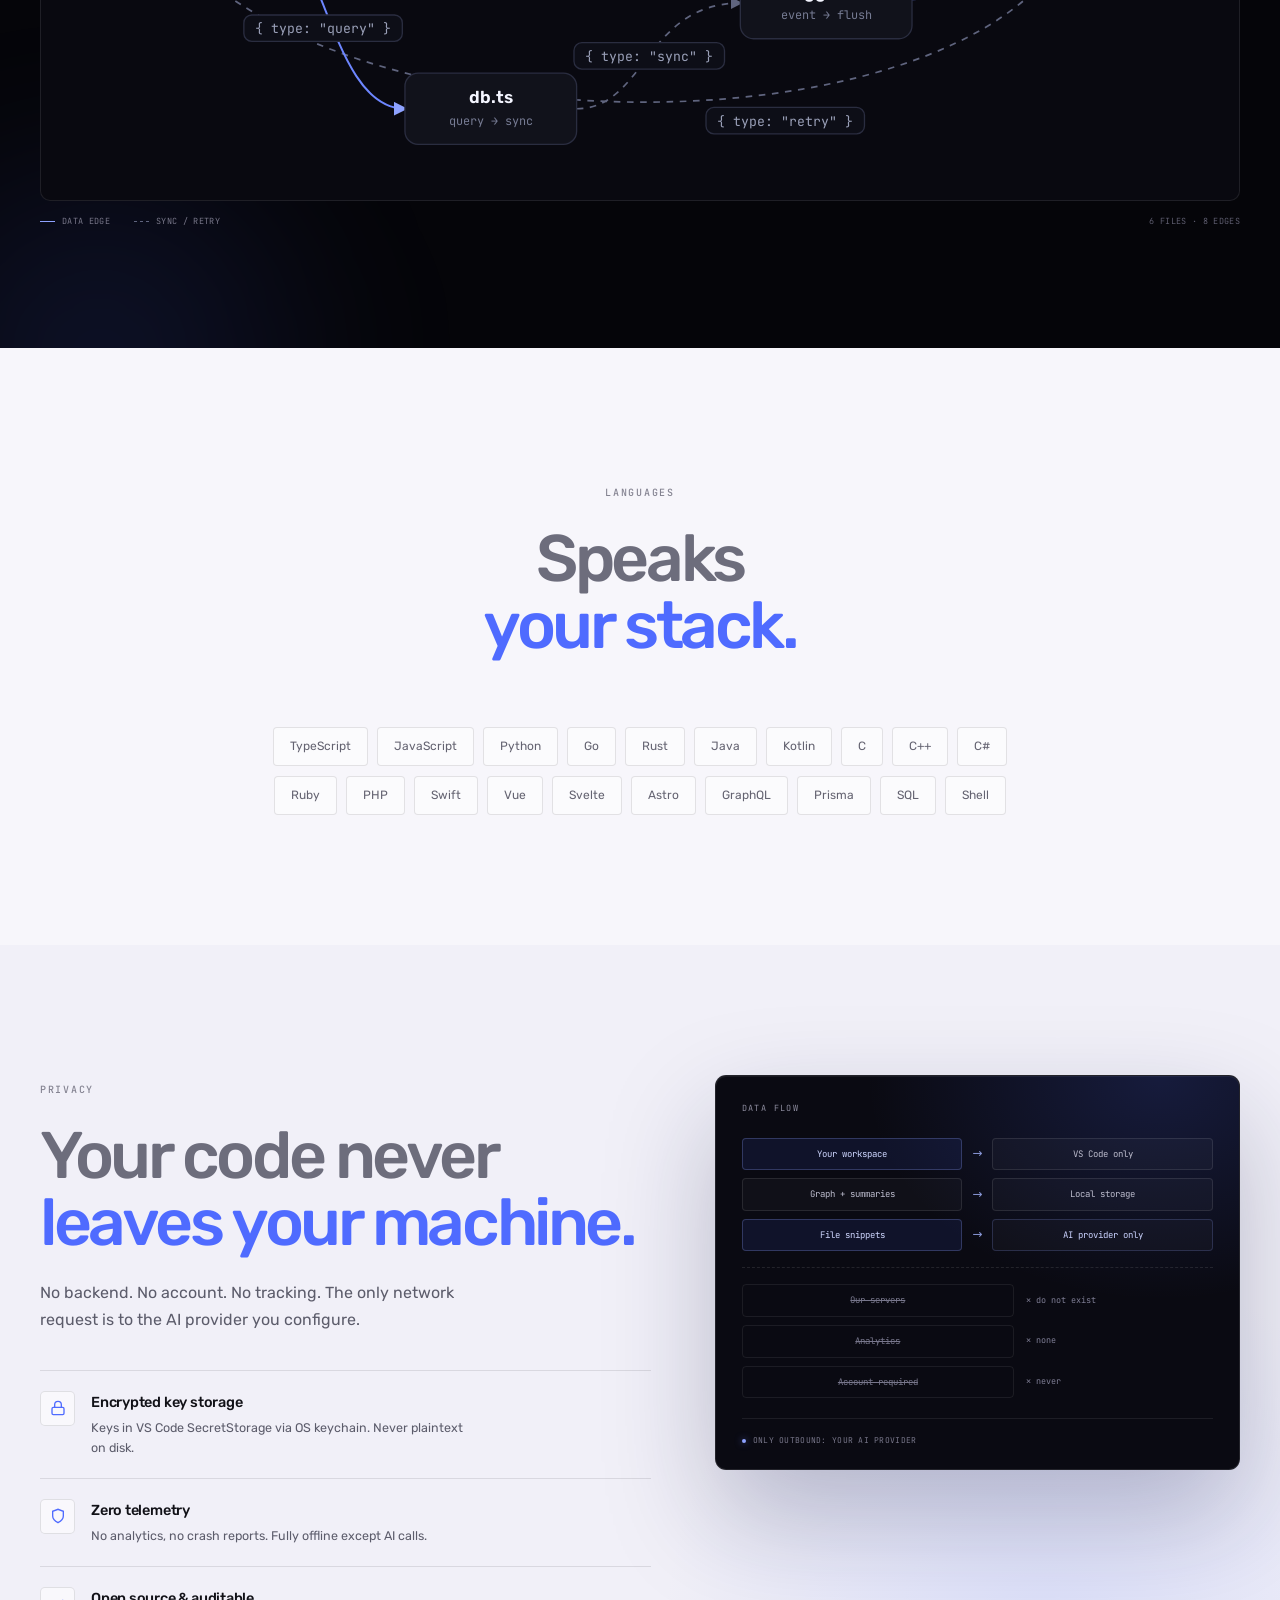
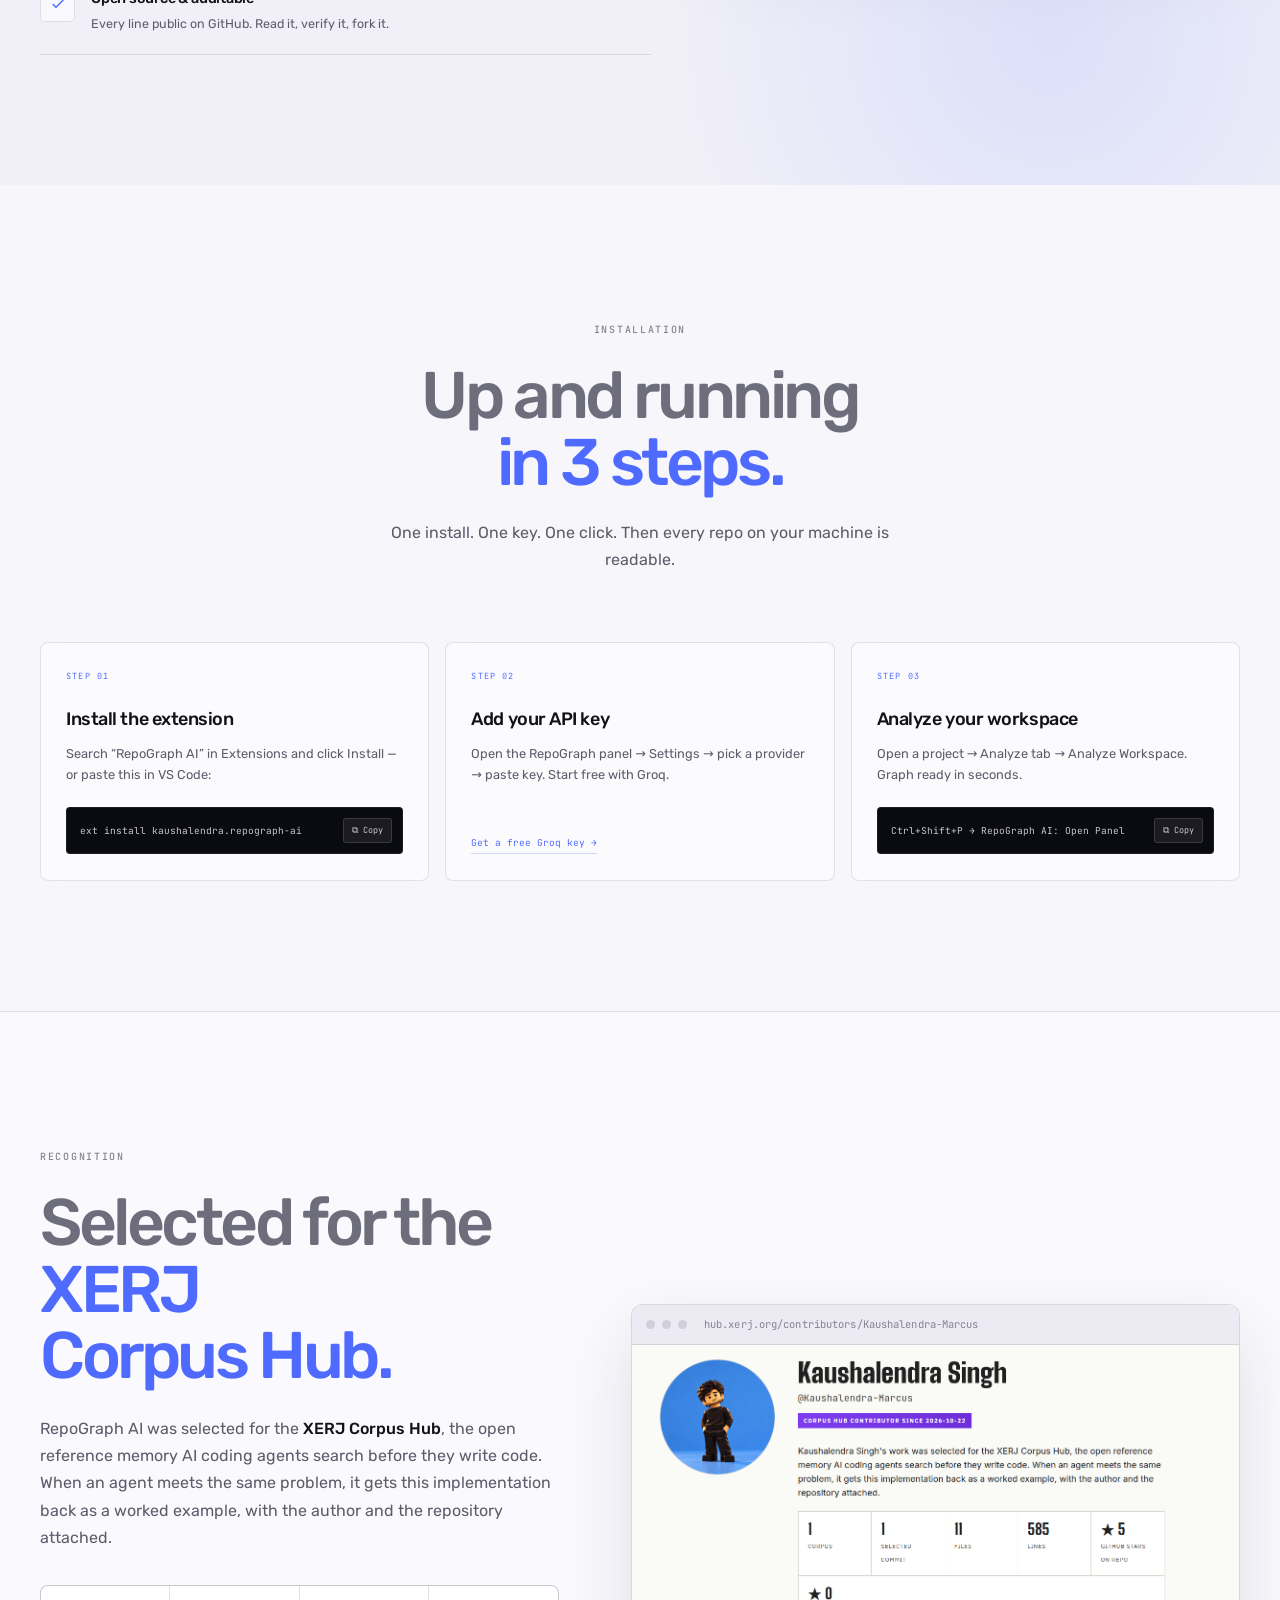
==== commit 9d521043: "update: xerjhub contributor add" ====
--- a/index.html
+++ b/index.html
@@ -110,7 +110,7 @@
     <link rel="manifest" href="/site.webmanifest" />
     <meta name="msapplication-TileColor" content="#4F6BFF" />
     <link rel="alternate" type="text/markdown" href="/llms.txt" title="RepoGraph AI — LLM context" />
-    <link rel="stylesheet" href="styles.css?v=13" />
+    <link rel="stylesheet" href="styles.css?v=15" />
   </head>
 
   <body id="top">
@@ -1397,6 +1397,81 @@
         </div>
       </section>
 
+      <!-- ═══════════════ XERJ CORPUS HUB ═══════════════ -->
+      <section class="section xerj" id="recognition" data-nav-theme="light" aria-labelledby="xerj-heading">
+        <div class="wrap">
+          <div class="xerj-grid">
+            <div class="xerj-copy">
+              <span class="eyebrow">Recognition</span>
+              <h2 class="display" id="xerj-heading">
+                <span class="dim">Selected for the</span>
+                <span class="accent">XERJ Corpus Hub.</span>
+              </h2>
+              <p class="lede">RepoGraph AI was selected for the <b>XERJ Corpus Hub</b>, the open reference memory AI coding agents search before they write code. When an agent meets the same problem, it gets this implementation back as a worked example, with the author and the repository attached.</p>
+
+              <div class="xerj-stats" aria-label="Corpus Hub statistics">
+                <div class="xerj-stat"><b>1</b><span>corpus</span></div>
+                <div class="xerj-stat"><b>1</b><span>selected commit</span></div>
+                <div class="xerj-stat"><b>11</b><span>files</span></div>
+                <div class="xerj-stat"><b>585</b><span>lines</span></div>
+                <div class="xerj-stat"><b>&#9733; 5</b><span>GitHub stars</span></div>
+              </div>
+
+              <p class="xerj-commit"><a href="https://github.com/Kaushalendra-Marcus/RepoGraph-AI/commit/606d8d4991d498acc7b3085f5d0c64ec708793a7" target="_blank" rel="noopener"><code>606d8d4991</code></a> update: llm model chat section fixed <span>&middot; TypeScript, JavaScript &middot; contributor since 2026-10-22</span></p>
+
+              <div class="xerj-acts">
+                <a class="btn-split sm" href="https://hub.xerj.org/contributors/Kaushalendra-Marcus" target="_blank" rel="noopener"><span class="btn-label">View contributor page</span><span class="btn-arrow" aria-hidden="true">&rarr;</span></a>
+                <a class="btn-ghost dark" href="https://hub.xerj.org/corpus/kaushalendra-marcus--repograph-ai" target="_blank" rel="noopener">View the corpus</a>
+              </div>
+            </div>
+
+            <a class="xerj-frame reveal reveal-d1" href="https://hub.xerj.org/contributors/Kaushalendra-Marcus" target="_blank" rel="noopener" aria-label="Open the RepoGraph AI contributor page on the XERJ Corpus Hub">
+              <span class="xerj-bar" aria-hidden="true"><i></i><i></i><i></i><span class="xerj-url">hub.xerj.org/contributors/Kaushalendra-Marcus</span></span>
+              <img src="assets/xerj_hub.png" alt="The RepoGraph AI contributor page on the XERJ Corpus Hub" loading="lazy" decoding="async" />
+            </a>
+          </div>
+
+          <div class="xerj-more">
+            <article class="xerj-card reveal">
+              <span class="xerj-tag">What an agent can do</span>
+              <h3>Search RepoGraph AI with cited answers</h3>
+              <ul class="xerj-list">
+                <li>Look up how RepoGraph AI implements <b>graph</b>, <b>repograph</b> and <b>aicontext</b>, with answers cited to file and line.</li>
+                <li>Reuse a worked example: the commit &ldquo;llm model chat section fixed&rdquo; (11 files &middot; TypeScript, JavaScript).</li>
+                <li>Answer from the real TypeScript source instead of memory.</li>
+              </ul>
+              <details class="xerj-details">
+                <summary>Try it with your own agent</summary>
+                <p>Paste this into your AI agent. It clones the repo at the pinned commit and indexes it on your machine.</p>
+                <div class="xerj-code">
+                  <button class="copy-btn" type="button" data-copy="Search the GitHub repository Kaushalendra-Marcus/RepoGraph-AI with XERJ (https://hub.xerj.org/corpus/kaushalendra-marcus--repograph-ai).&#10;Run these in a shell, in order, and check each result before the next:&#10;1. xerj --help  (success: it prints usage). If xerj is missing: curl -fsSL https://xerj.org/get | sh&#10;2. git clone https://github.com/Kaushalendra-Marcus/RepoGraph-AI RepoGraph-AI &amp;&amp; git -C RepoGraph-AI checkout 606d8d4991d498acc7b3085f5d0c64ec708793a7&#10;3. Start a local node and leave it running: xerj --insecure --data-dir ./xerj-data&#10;4. xerj autoindex ./RepoGraph-AI --url http://127.0.0.1:9200 --prefix repograph-ai --progress plain&#10;5. xerj autoindex map --url http://127.0.0.1:9200&#10;Then answer my question from the indexed files and cite the ax_path of every hit. Query syntax: https://xerj.org/llms.txt&#10;Licence: MIT. Keep the copyright notice and credit the authors.">&#10697; Copy</button>
+                  <pre><code>Search the GitHub repository Kaushalendra-Marcus/RepoGraph-AI with XERJ (https://hub.xerj.org/corpus/kaushalendra-marcus--repograph-ai).
+Run these in a shell, in order, and check each result before the next:
+1. xerj --help  (success: it prints usage). If xerj is missing: curl -fsSL https://xerj.org/get | sh
+2. git clone https://github.com/Kaushalendra-Marcus/RepoGraph-AI RepoGraph-AI &amp;&amp; git -C RepoGraph-AI checkout 606d8d4991d498acc7b3085f5d0c64ec708793a7
+3. Start a local node and leave it running: xerj --insecure --data-dir ./xerj-data
+4. xerj autoindex ./RepoGraph-AI --url http://127.0.0.1:9200 --prefix repograph-ai --progress plain
+5. xerj autoindex map --url http://127.0.0.1:9200
+Then answer my question from the indexed files and cite the ax_path of every hit. Query syntax: https://xerj.org/llms.txt
+Licence: MIT. Keep the copyright notice and credit the authors.</code></pre>
+                </div>
+              </details>
+            </article>
+
+            <article class="xerj-card reveal reveal-d1">
+              <span class="xerj-tag">Contributor badge</span>
+              <h3>Show the badge in your README</h3>
+              <p class="xerj-badge-demo"><a href="https://hub.xerj.org/contributors/Kaushalendra-Marcus" target="_blank" rel="noopener"><img src="https://hub.xerj.org/contributors/Kaushalendra-Marcus/badge.svg" alt="XERJ Corpus Hub contributor" height="28" loading="lazy" decoding="async" /></a></p>
+              <div class="xerj-code xerj-code--short">
+                <button class="copy-btn" type="button" data-copy="[![XERJ Corpus Hub contributor](https://hub.xerj.org/contributors/Kaushalendra-Marcus/badge.svg)](https://hub.xerj.org/contributors/Kaushalendra-Marcus)">&#10697; Copy</button>
+                <pre><code>[![XERJ Corpus Hub contributor](https://hub.xerj.org/contributors/Kaushalendra-Marcus/badge.svg)](https://hub.xerj.org/contributors/Kaushalendra-Marcus)</code></pre>
+              </div>
+              <p class="xerj-fine">Corpus licence: MIT. Corpus Hub contributor since 2026-10-22.</p>
+            </article>
+          </div>
+        </div>
+      </section>
+
       <!-- ═══════════════ AUTHOR ═══════════════ -->
       <section class="section author-sec" data-nav-theme="dark" aria-labelledby="author-heading">
         <div class="author-bg" aria-hidden="true">
--- a/styles.css
+++ b/styles.css
@@ -1201,3 +1201,71 @@
   .hero-fine{font-size:8.5px}
   .cta-title{font-size:33px}
 }
+
+/* ═══════════ XERJ CORPUS HUB ═══════════ */
+.xerj{background:var(--paper-3);border-top:1px solid var(--line)}
+.xerj-grid{display:grid;grid-template-columns:minmax(0,.92fr) minmax(0,1.08fr);gap:72px;align-items:center}
+.xerj-copy .lede{margin-top:26px;max-width:540px}
+.xerj-stats{display:grid;grid-template-columns:repeat(auto-fit,minmax(104px,1fr));gap:1px;margin-top:34px;border:1px solid var(--line);border-radius:8px;background:var(--line);overflow:hidden;max-width:560px}
+.xerj-stat{background:var(--white);padding:15px 14px}
+.xerj-stat b{display:block;font-size:26px;font-weight:500;line-height:1.1;letter-spacing:-.04em;color:var(--text)}
+.xerj-stat span{display:block;margin-top:5px;font-family:var(--fm);font-size:9px;letter-spacing:.1em;text-transform:uppercase;color:var(--faint)}
+.xerj-commit{margin-top:18px;font-size:13.5px;line-height:1.6;color:var(--body);max-width:560px}
+.xerj-commit a{text-decoration:none}
+.xerj-commit code{font-family:var(--fm);font-size:12px;color:var(--blue-deep);background:var(--blue-soft);border-radius:4px;padding:2px 6px}
+.xerj-commit a:hover code{background:#dbe2ff}
+.xerj-commit span{display:block;margin-top:3px;font-family:var(--fm);font-size:10.5px;letter-spacing:.02em;color:var(--faint)}
+.xerj-acts{display:flex;flex-wrap:wrap;align-items:center;gap:12px;margin-top:30px}
+.xerj-frame{display:block;text-decoration:none;border:1px solid var(--line-2);border-radius:12px;background:var(--white);overflow:hidden;box-shadow:var(--shadow-md);transition:transform .45s var(--ease),box-shadow .45s var(--ease)}
+.xerj-frame:hover{transform:translateY(-4px);box-shadow:var(--shadow-lg)}
+.xerj-bar{display:flex;align-items:center;gap:7px;padding:11px 14px;border-bottom:1px solid var(--line);background:var(--paper-2)}
+.xerj-bar i{width:9px;height:9px;border-radius:50%;background:#cfcfdc;flex-shrink:0}
+.xerj-url{margin-left:10px;min-width:0;overflow:hidden;text-overflow:ellipsis;white-space:nowrap;font-family:var(--fm);font-size:10.5px;letter-spacing:.01em;color:var(--faint)}
+.xerj-frame img{display:block;width:100%;height:auto}
+.xerj-more{display:grid;grid-template-columns:minmax(0,1.15fr) minmax(0,.85fr);gap:20px;margin-top:64px}
+.xerj-card{border:1px solid var(--line);border-radius:10px;background:var(--white);padding:30px;box-shadow:var(--shadow-xs);min-width:0}
+.xerj-tag{display:block;margin-bottom:14px;font-family:var(--fm);font-size:9.5px;font-weight:500;letter-spacing:.16em;text-transform:uppercase;color:var(--blue)}
+.xerj-card h3{font-size:19px;font-weight:500;letter-spacing:-.03em;line-height:1.3;color:var(--text)}
+.xerj-list{margin-top:18px;display:grid;gap:11px}
+.xerj-list li{position:relative;padding-left:22px;font-size:14.5px;line-height:1.6;color:var(--body)}
+.xerj-list li::before{content:'\2192';position:absolute;left:0;top:0;color:var(--blue);font-size:13px}
+.xerj-list b{font-weight:500;color:var(--text)}
+.xerj-details{margin-top:24px;border-top:1px solid var(--line);padding-top:18px}
+.xerj-details summary{cursor:pointer;list-style:none;display:inline-flex;align-items:center;gap:9px;font-family:var(--fm);font-size:11.5px;letter-spacing:.02em;color:var(--text)}
+.xerj-details summary::-webkit-details-marker{display:none}
+.xerj-details summary::after{content:'\2193';color:var(--blue);font-size:13px;transition:transform .25s var(--ease)}
+.xerj-details[open] summary::after{transform:rotate(180deg)}
+.xerj-details>p{margin-top:14px;font-size:13.5px;line-height:1.6;color:var(--body)}
+.xerj-code{position:relative;margin-top:14px;border-radius:8px;background:#0d0e17;border:1px solid rgba(255,255,255,.08)}
+.xerj-code pre{margin:0;padding:18px 18px 18px;overflow-x:auto;font-family:var(--fm);font-size:11.5px;line-height:1.75;color:#c9cde0;white-space:pre}
+.xerj-code code{font-family:inherit}
+.xerj-code .copy-btn{position:absolute;top:10px;right:10px;z-index:2;height:28px;padding:0 10px;border:1px solid rgba(255,255,255,.18);border-radius:4px;background:rgba(13,14,23,.92);color:#e8e8f2;font-family:var(--fm);font-size:10.5px;cursor:pointer;transition:background .2s,border-color .2s}
+.xerj-code .copy-btn:hover{background:#1b1d2e;border-color:rgba(255,255,255,.32)}
+.xerj-code--short pre{padding-top:44px}
+.xerj-badge-demo{margin-top:18px;min-height:28px}
+.xerj-badge-demo a{display:inline-block}
+.xerj-badge-demo img{height:28px;width:auto}
+.xerj-fine{margin-top:16px;font-family:var(--fm);font-size:10.5px;letter-spacing:.02em;color:var(--faint)}
+.xerj-copy,.xerj-frame{min-width:0}
+.xerj-code pre{padding-top:44px}
+@media (max-width:1080px){
+  .xerj-grid{grid-template-columns:minmax(0,1fr);gap:44px}
+  .xerj-more{grid-template-columns:minmax(0,1fr)}
+  .xerj-copy .lede,.xerj-stats,.xerj-commit{max-width:none}
+}
+@media (max-width:640px){
+  .xerj .display{font-size:clamp(34px,10.5vw,46px)}
+  .xerj-copy .lede{margin-top:20px}
+  .xerj-stats{margin-top:26px;grid-template-columns:repeat(3,minmax(0,1fr))}
+  .xerj-stat{padding:13px 10px}
+  .xerj-stat b{font-size:21px}
+  .xerj-stat span{font-size:8px;letter-spacing:.07em}
+  .xerj-acts{margin-top:24px}
+  .xerj-acts>a{flex:1 1 auto;justify-content:center;text-align:center}
+  .xerj-url{font-size:9.5px}
+  .xerj-more{margin-top:40px;gap:16px}
+  .xerj-card{padding:20px}
+  .xerj-card h3{font-size:17px}
+  .xerj-list li{font-size:14px}
+  .xerj-code pre{font-size:10.5px;padding:44px 14px 14px}
+}
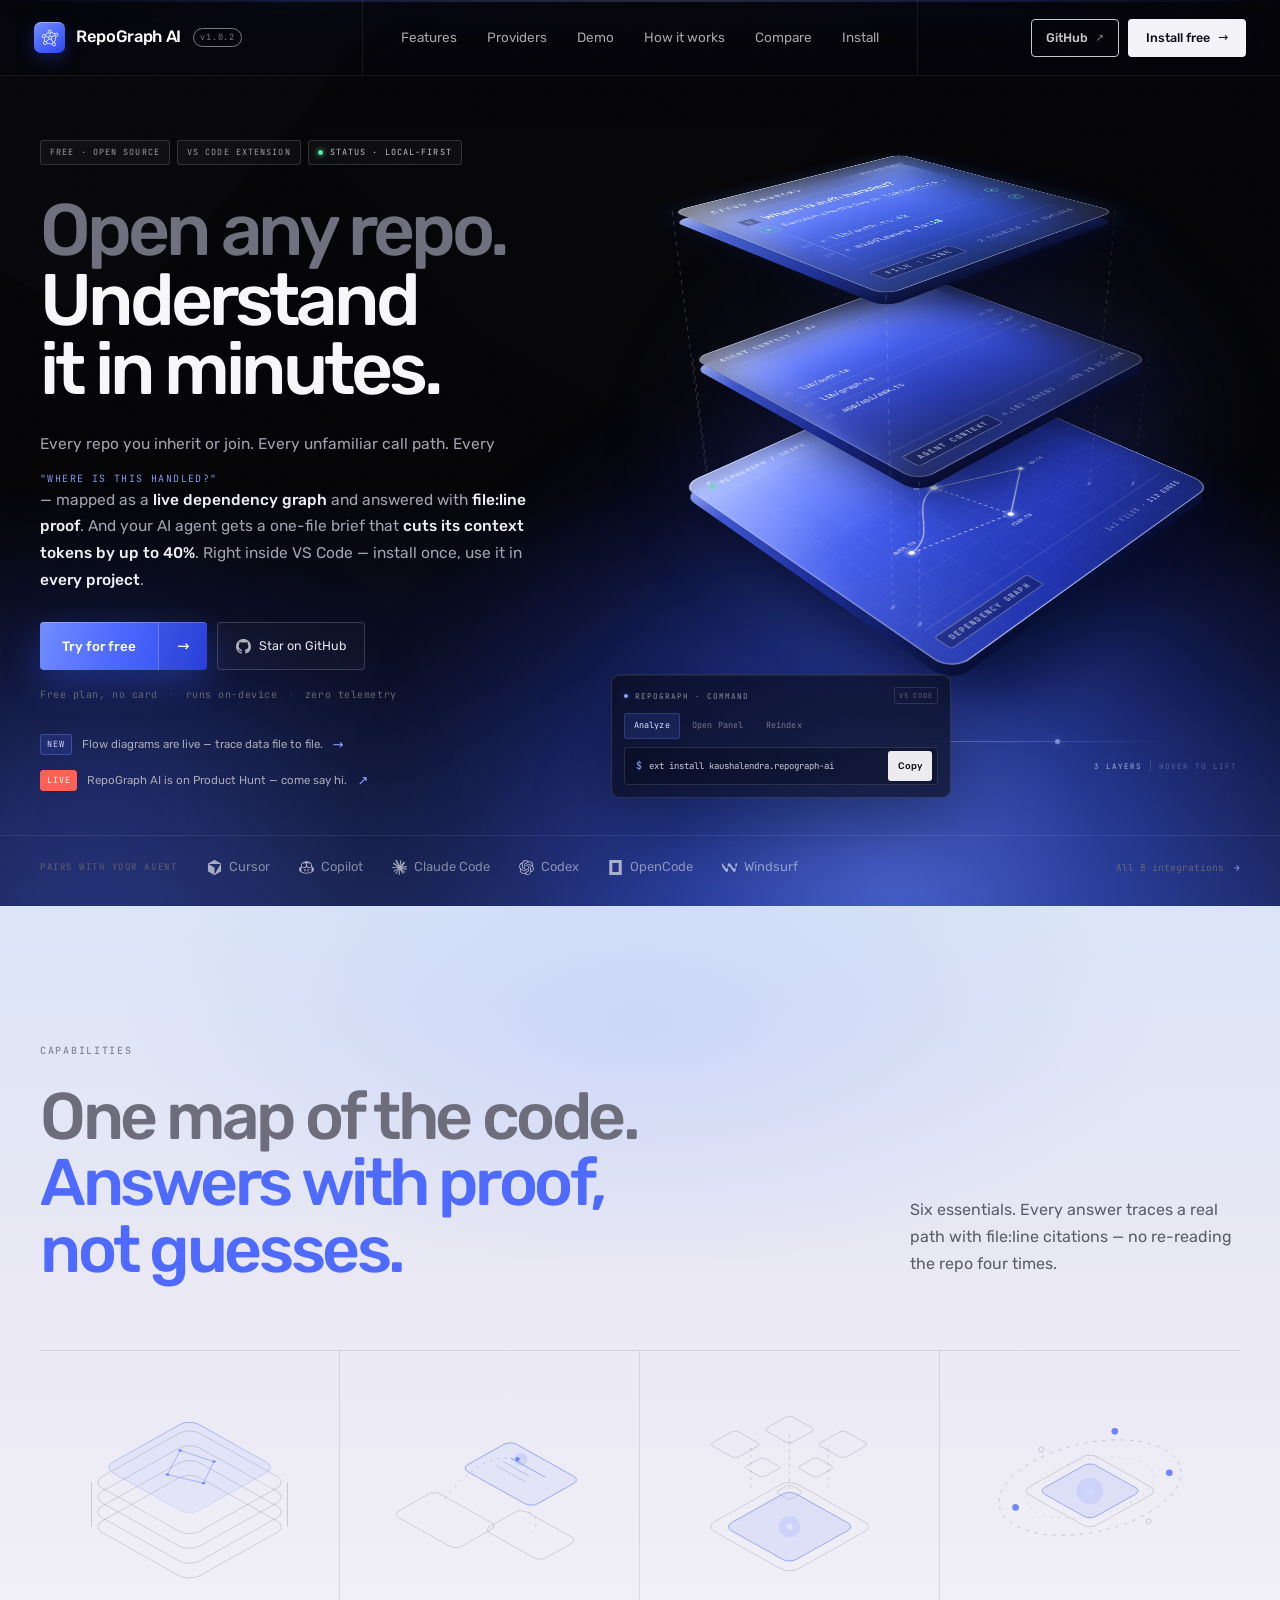
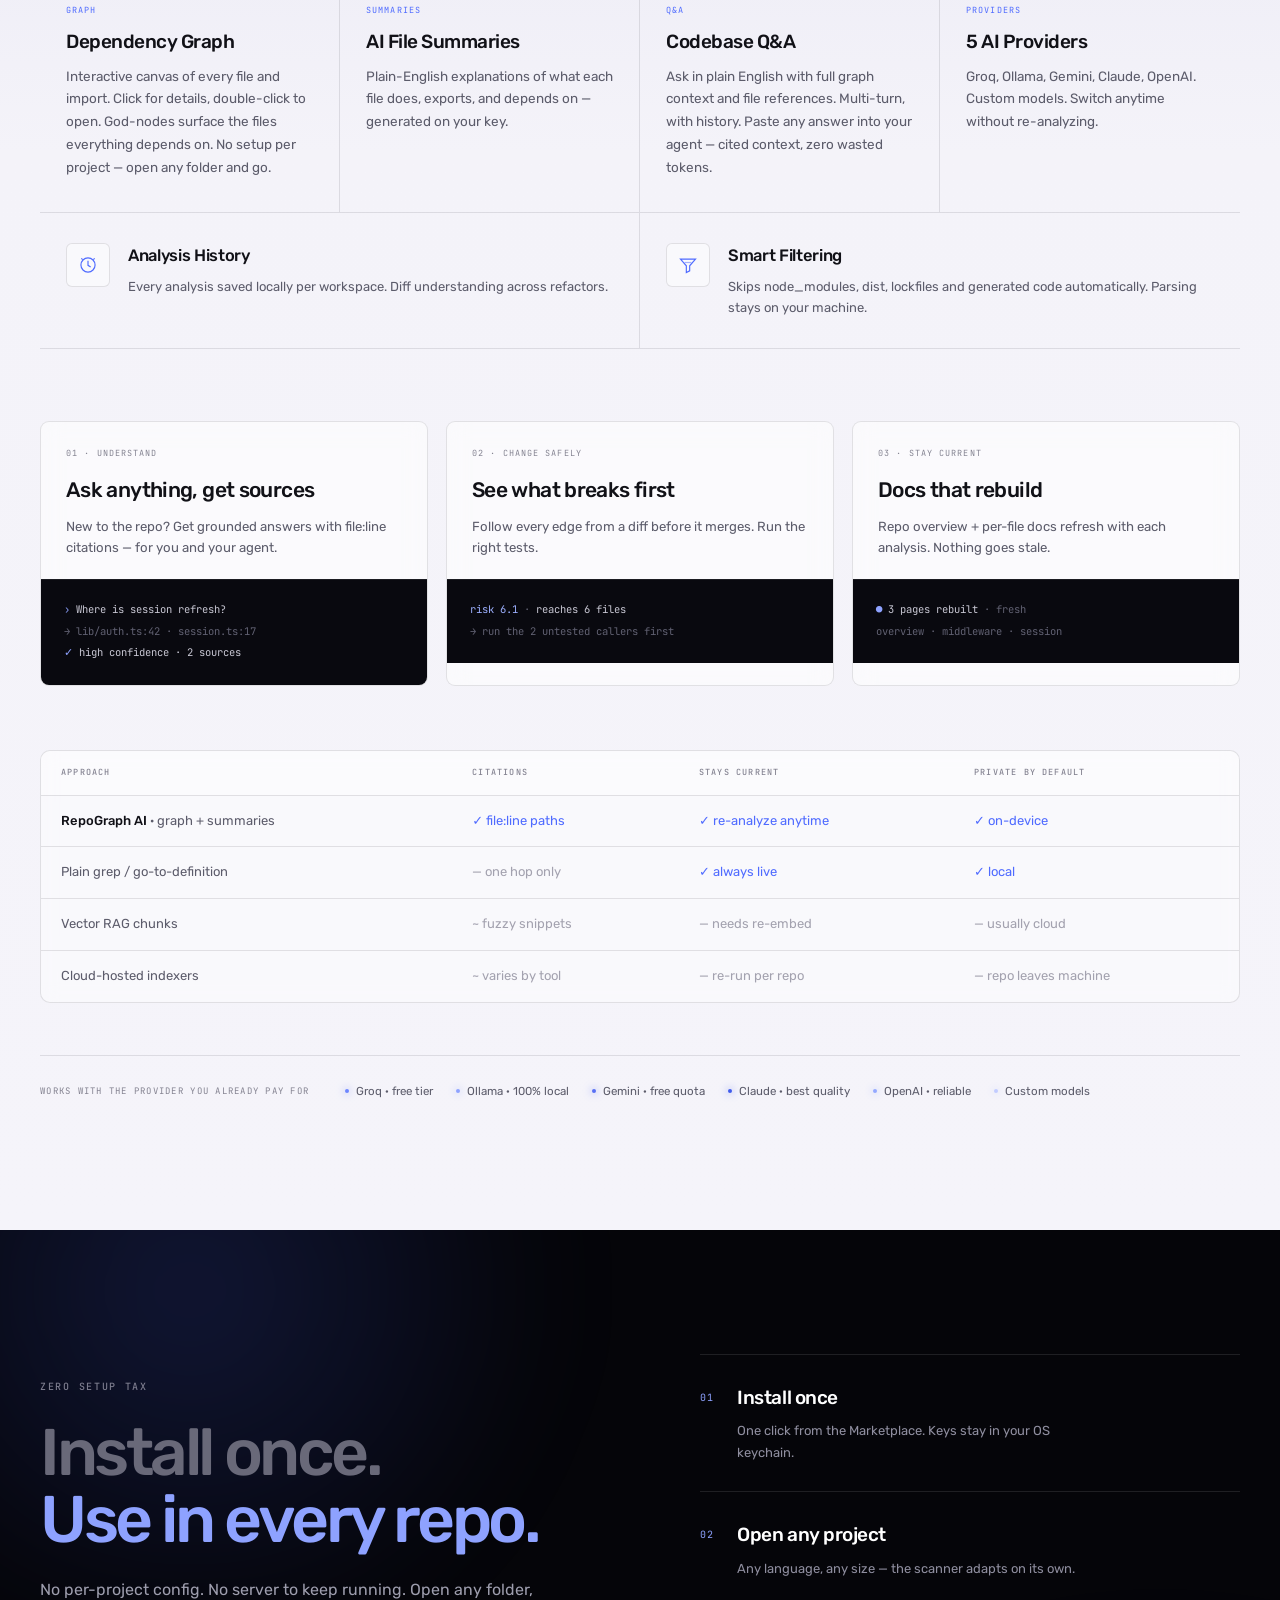
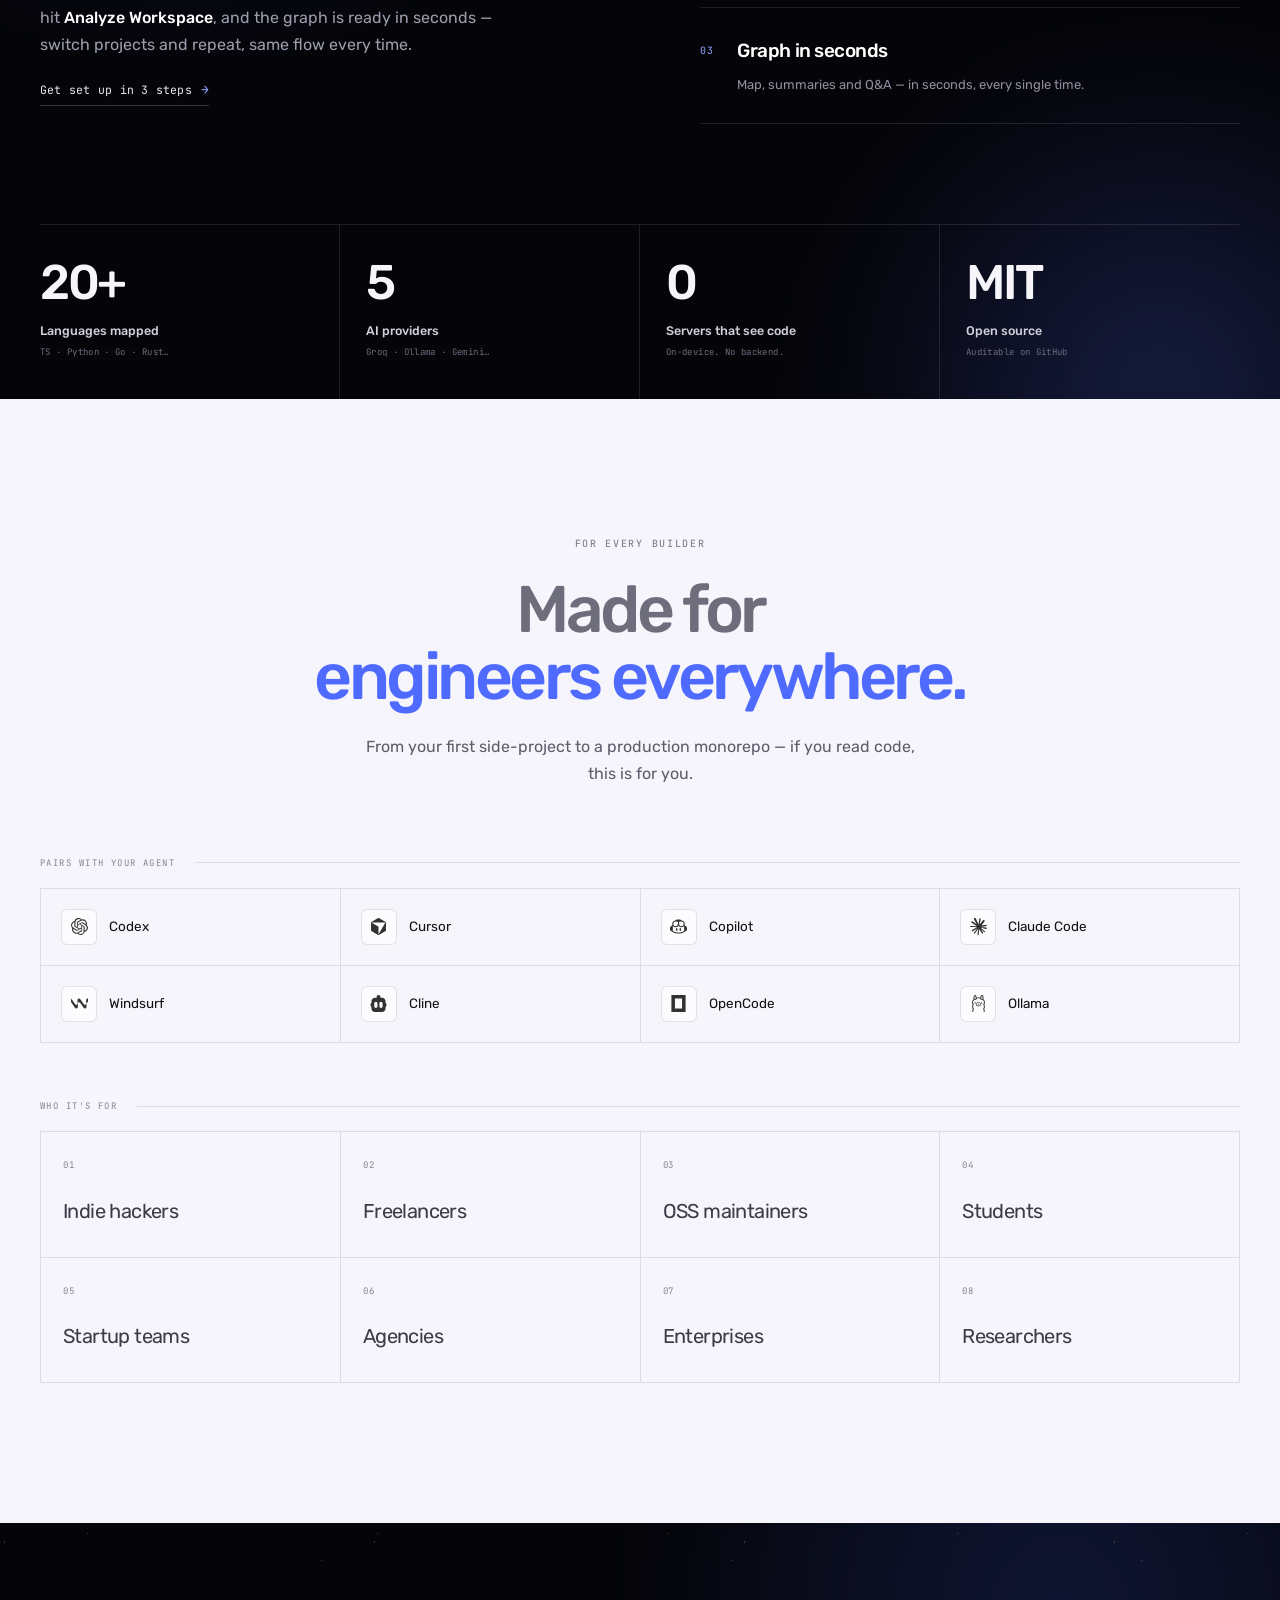
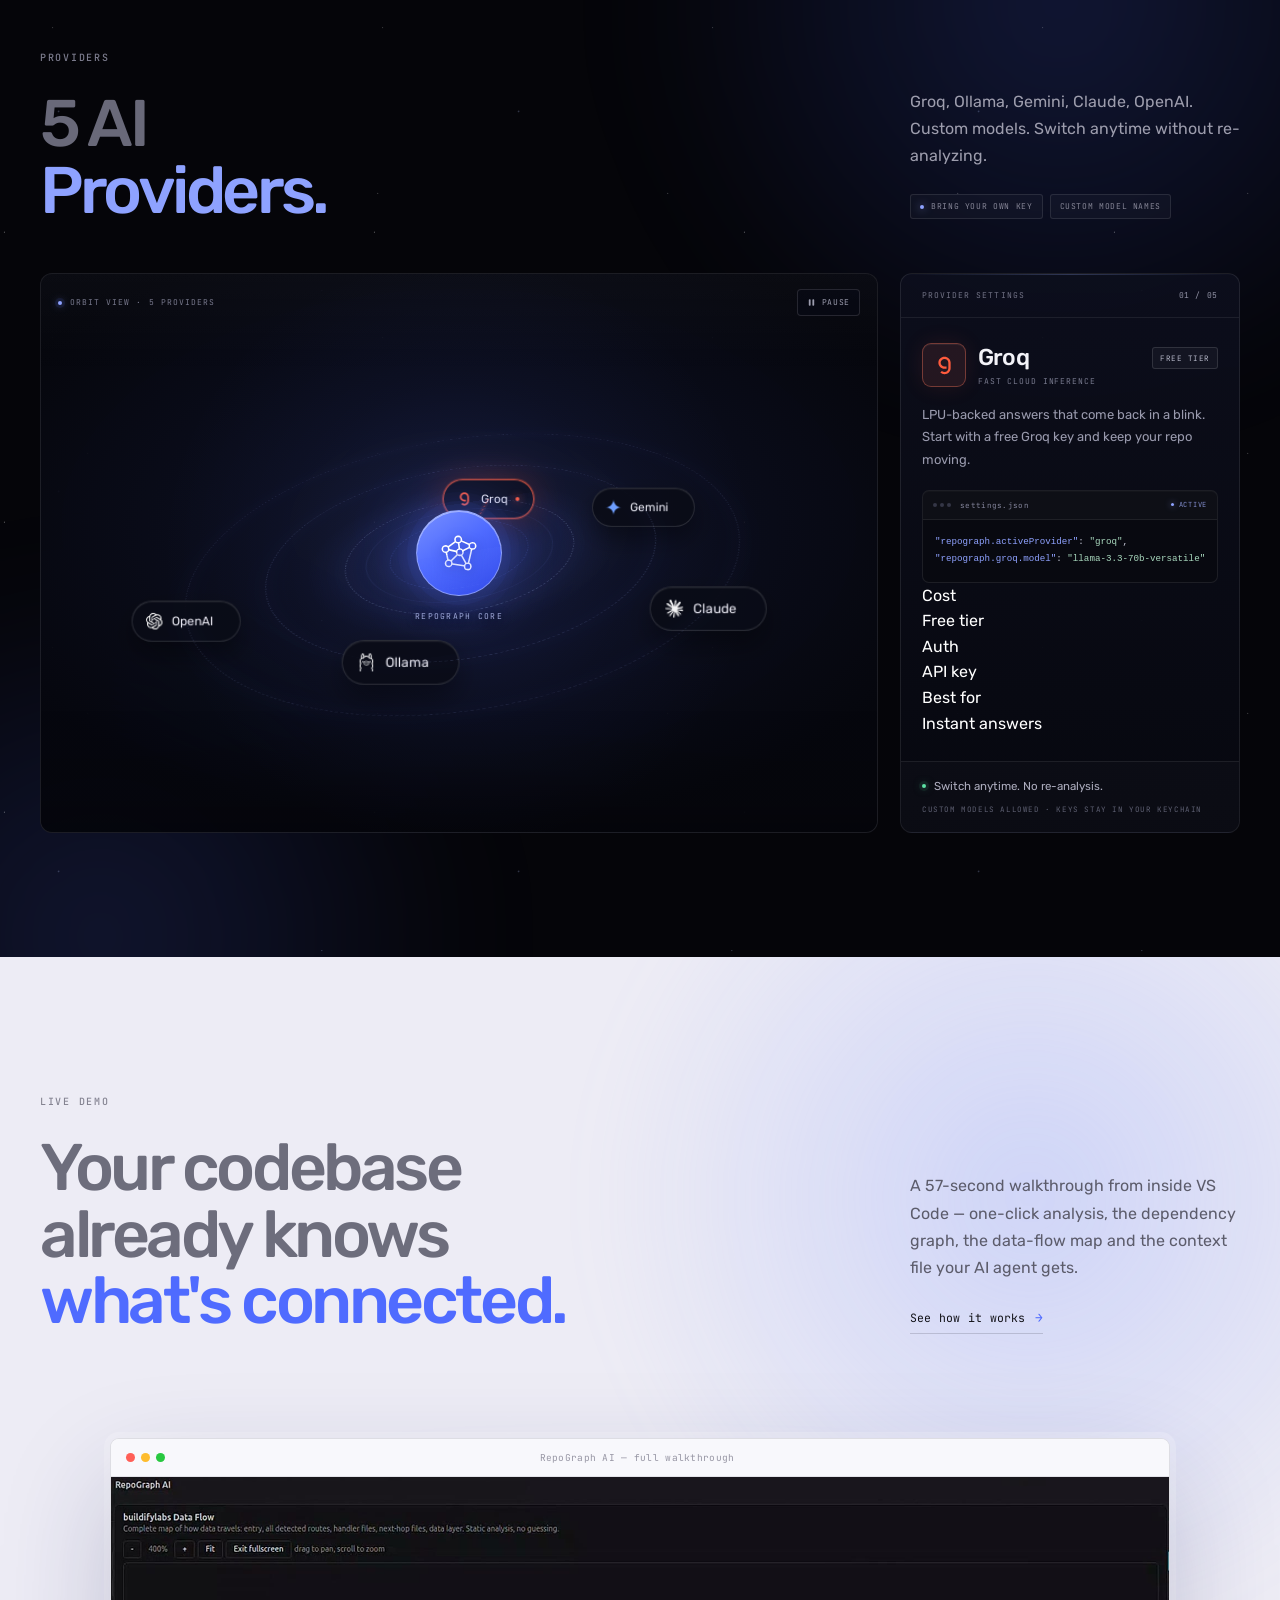
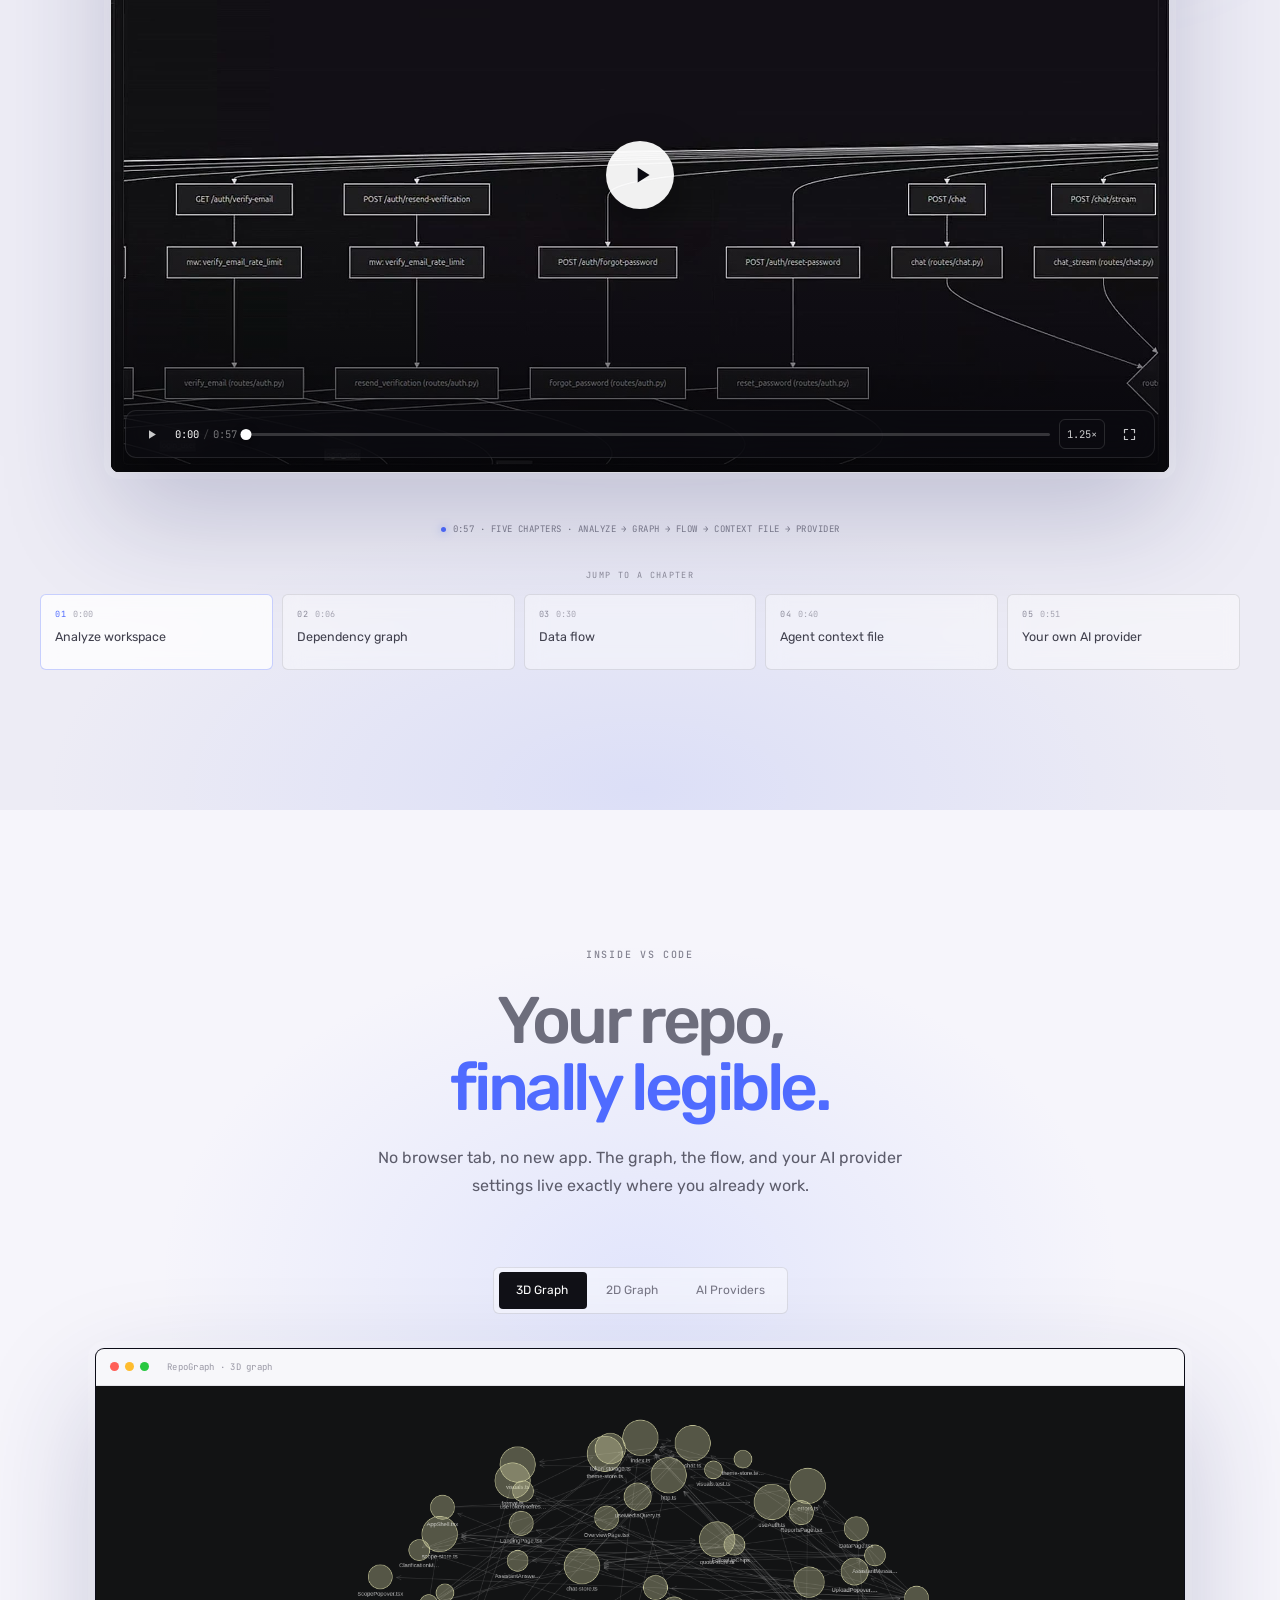
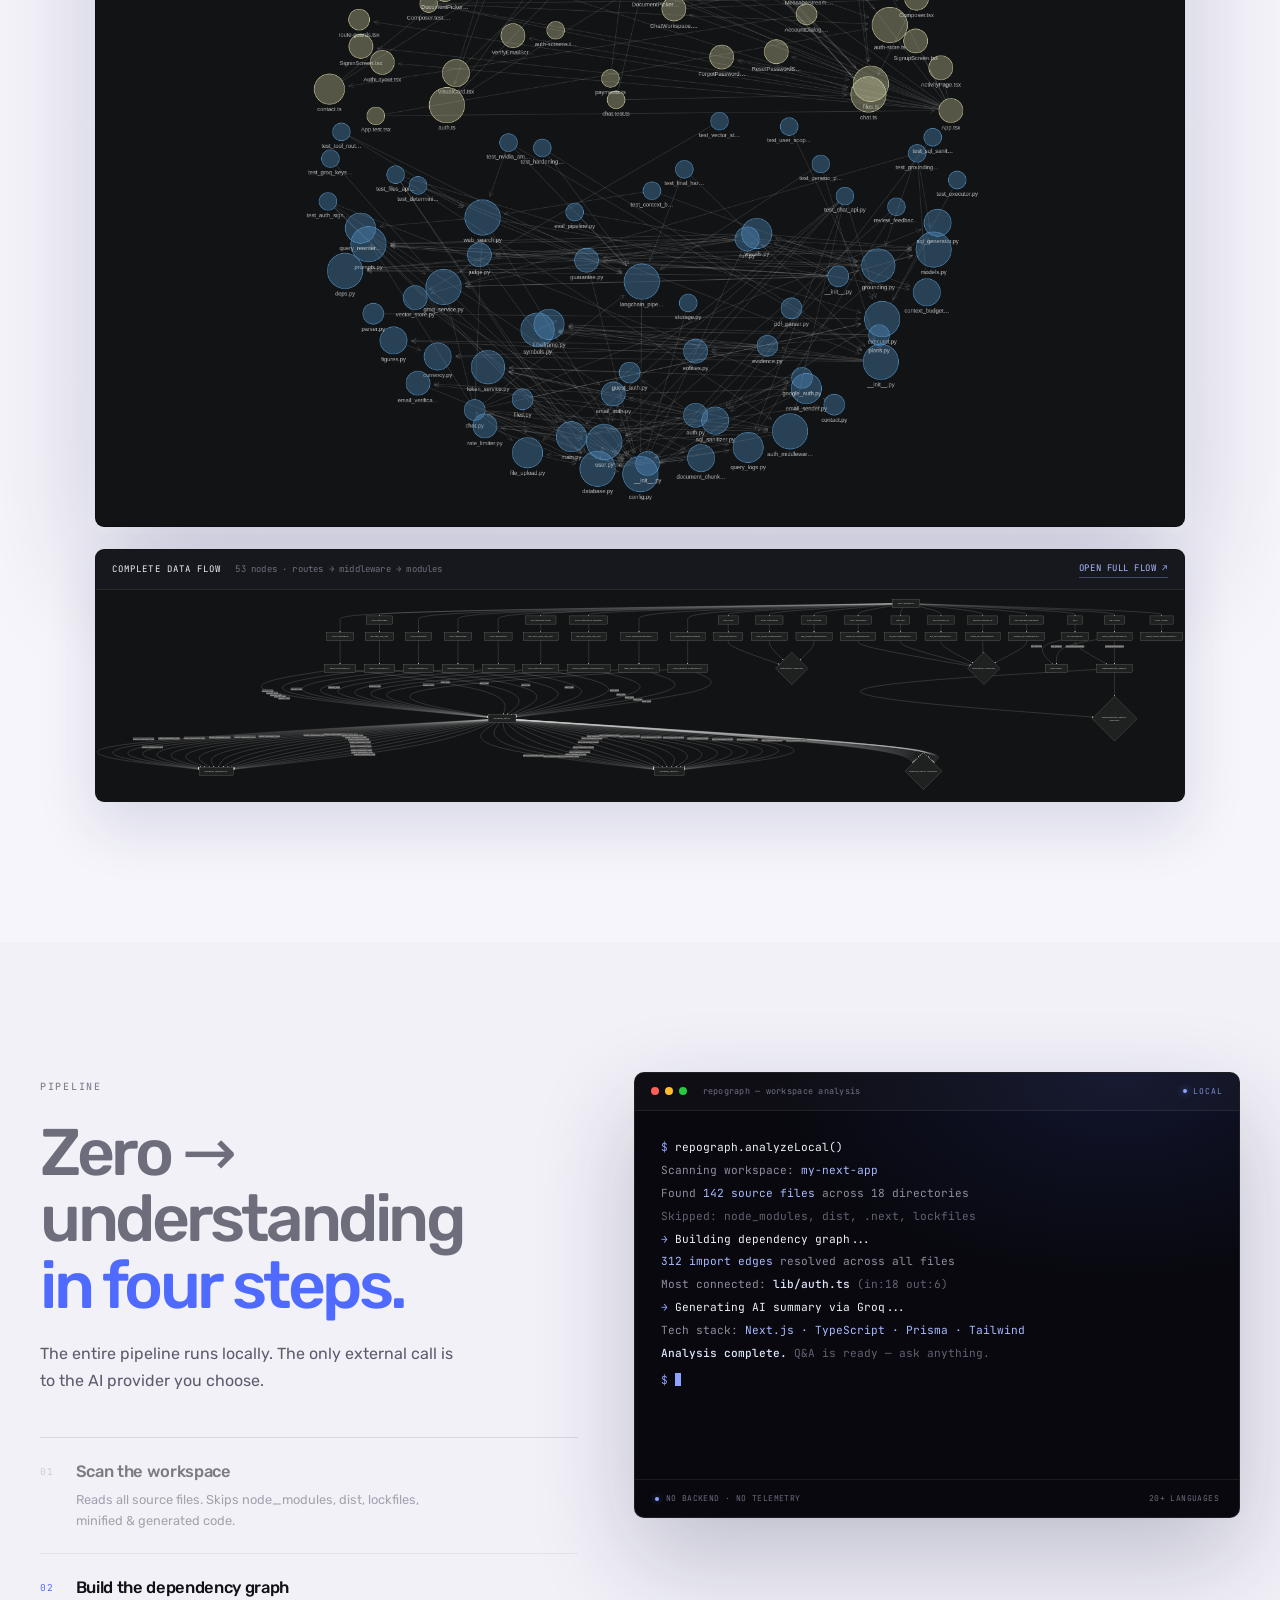
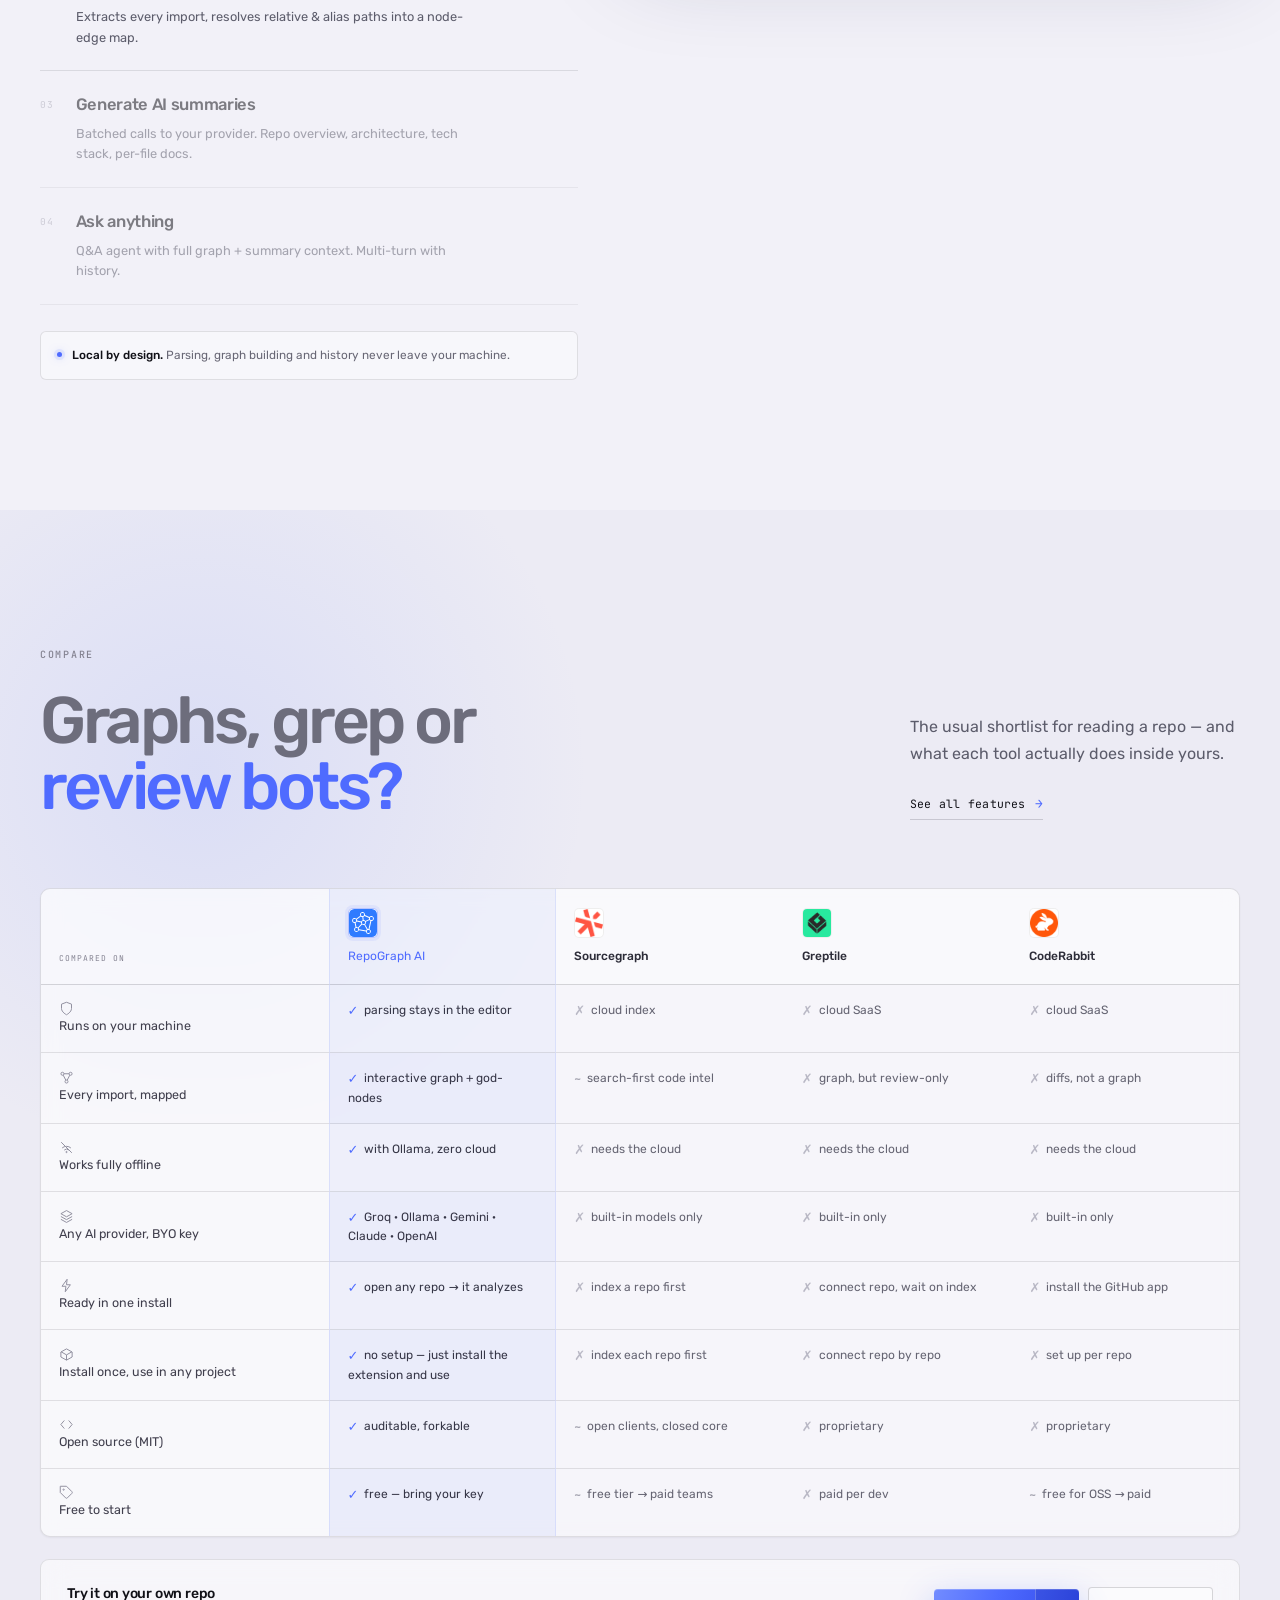
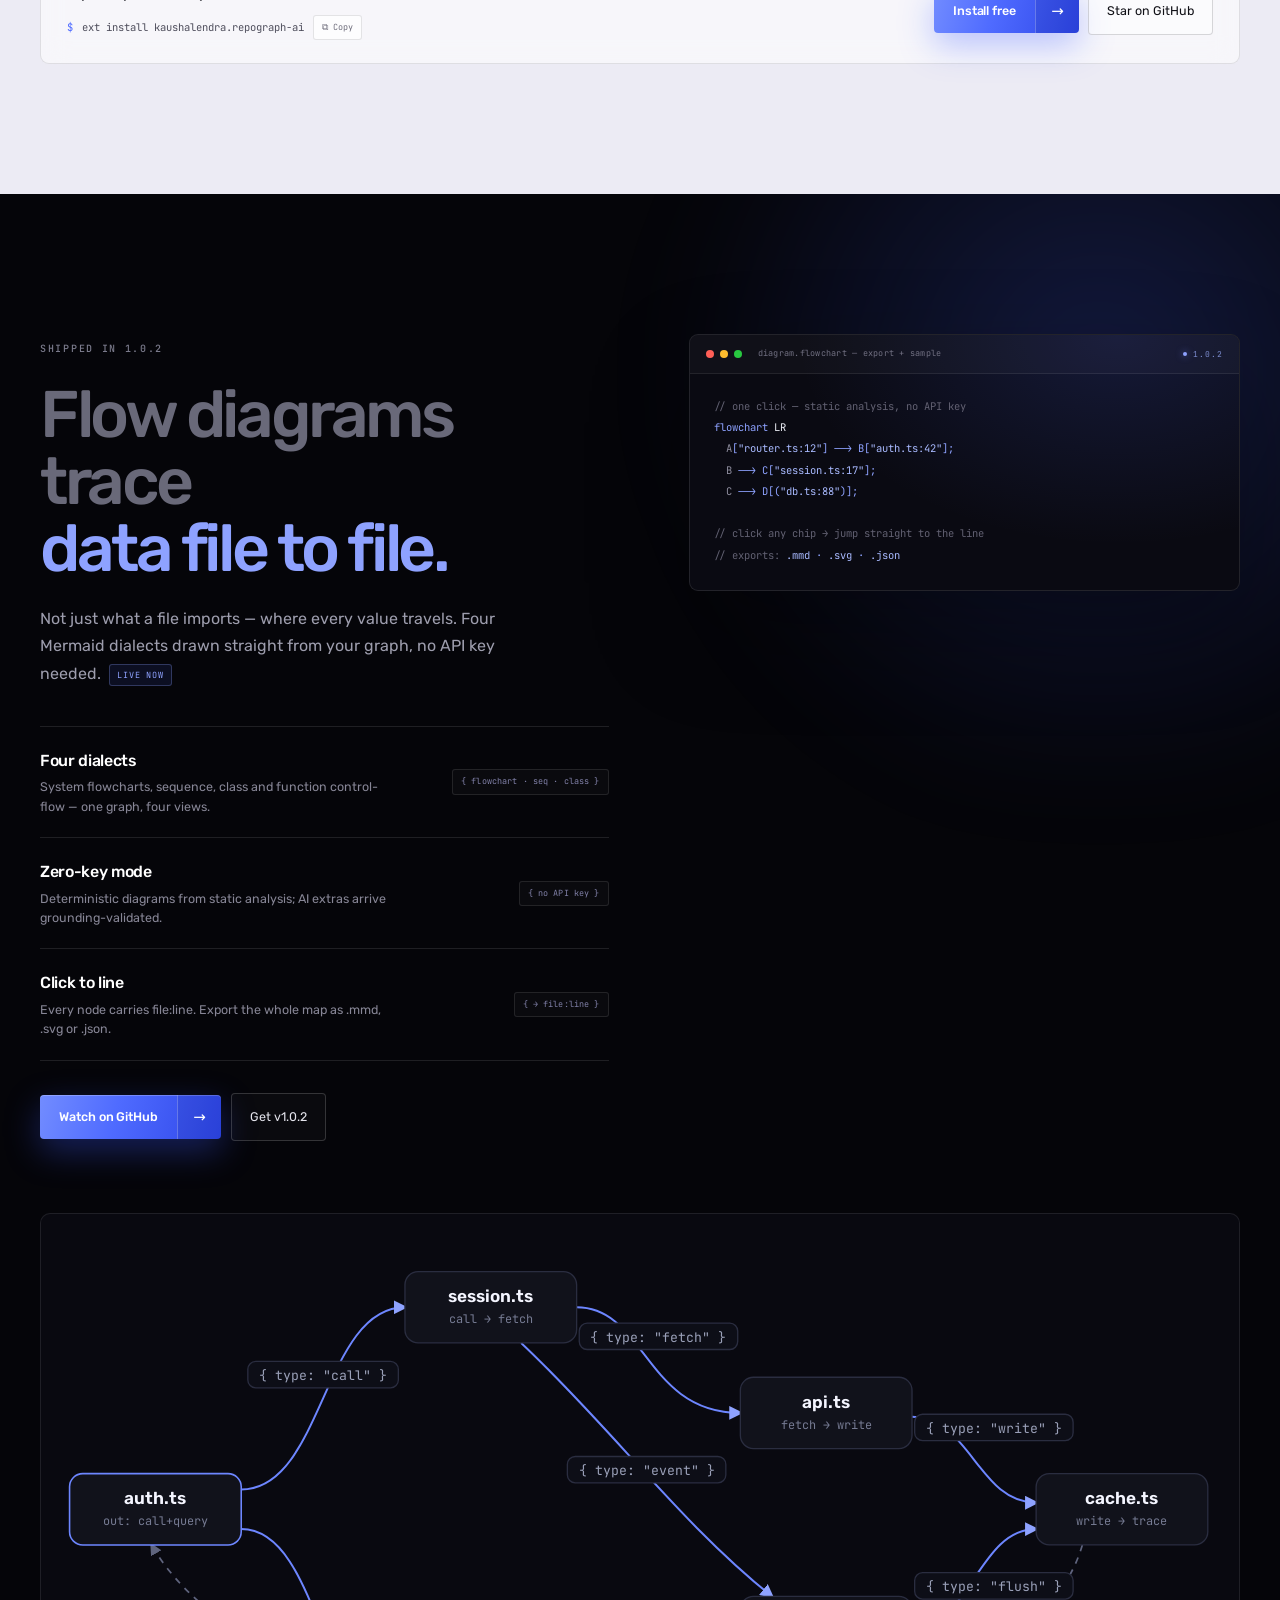
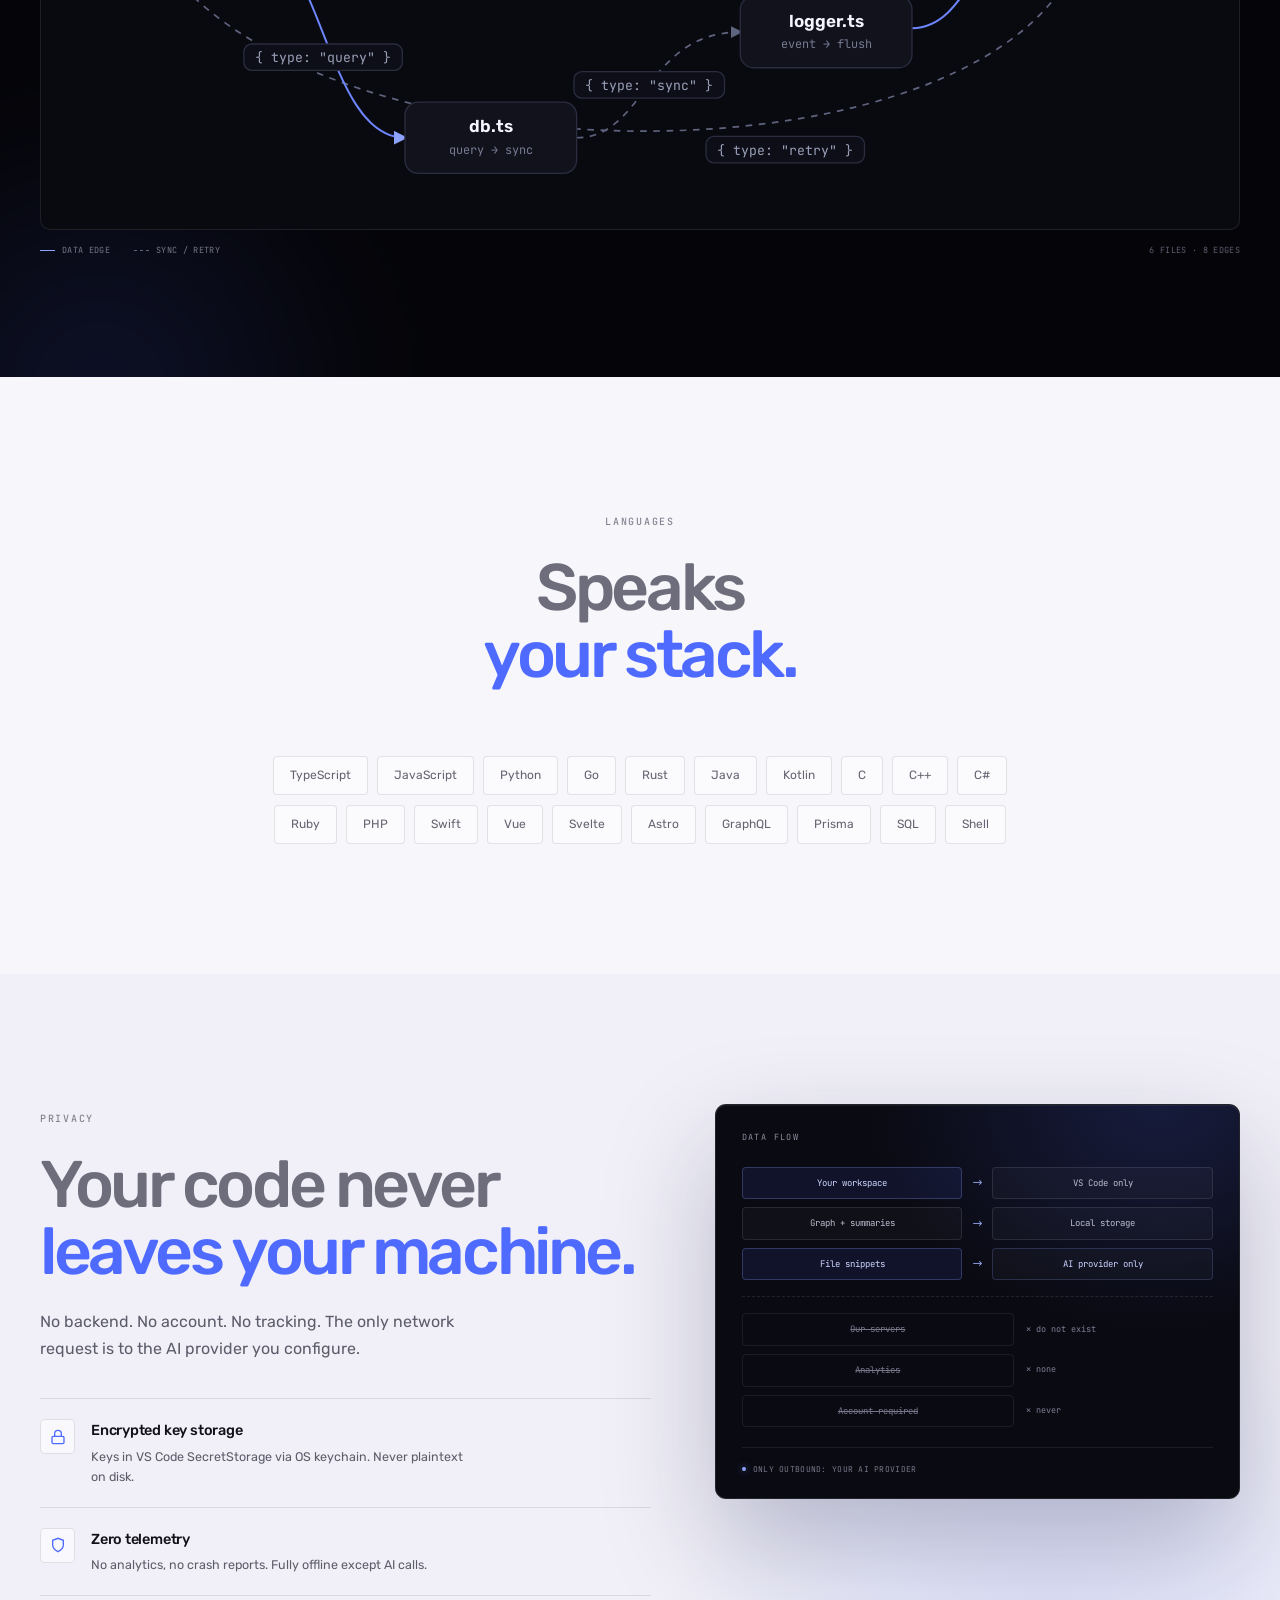
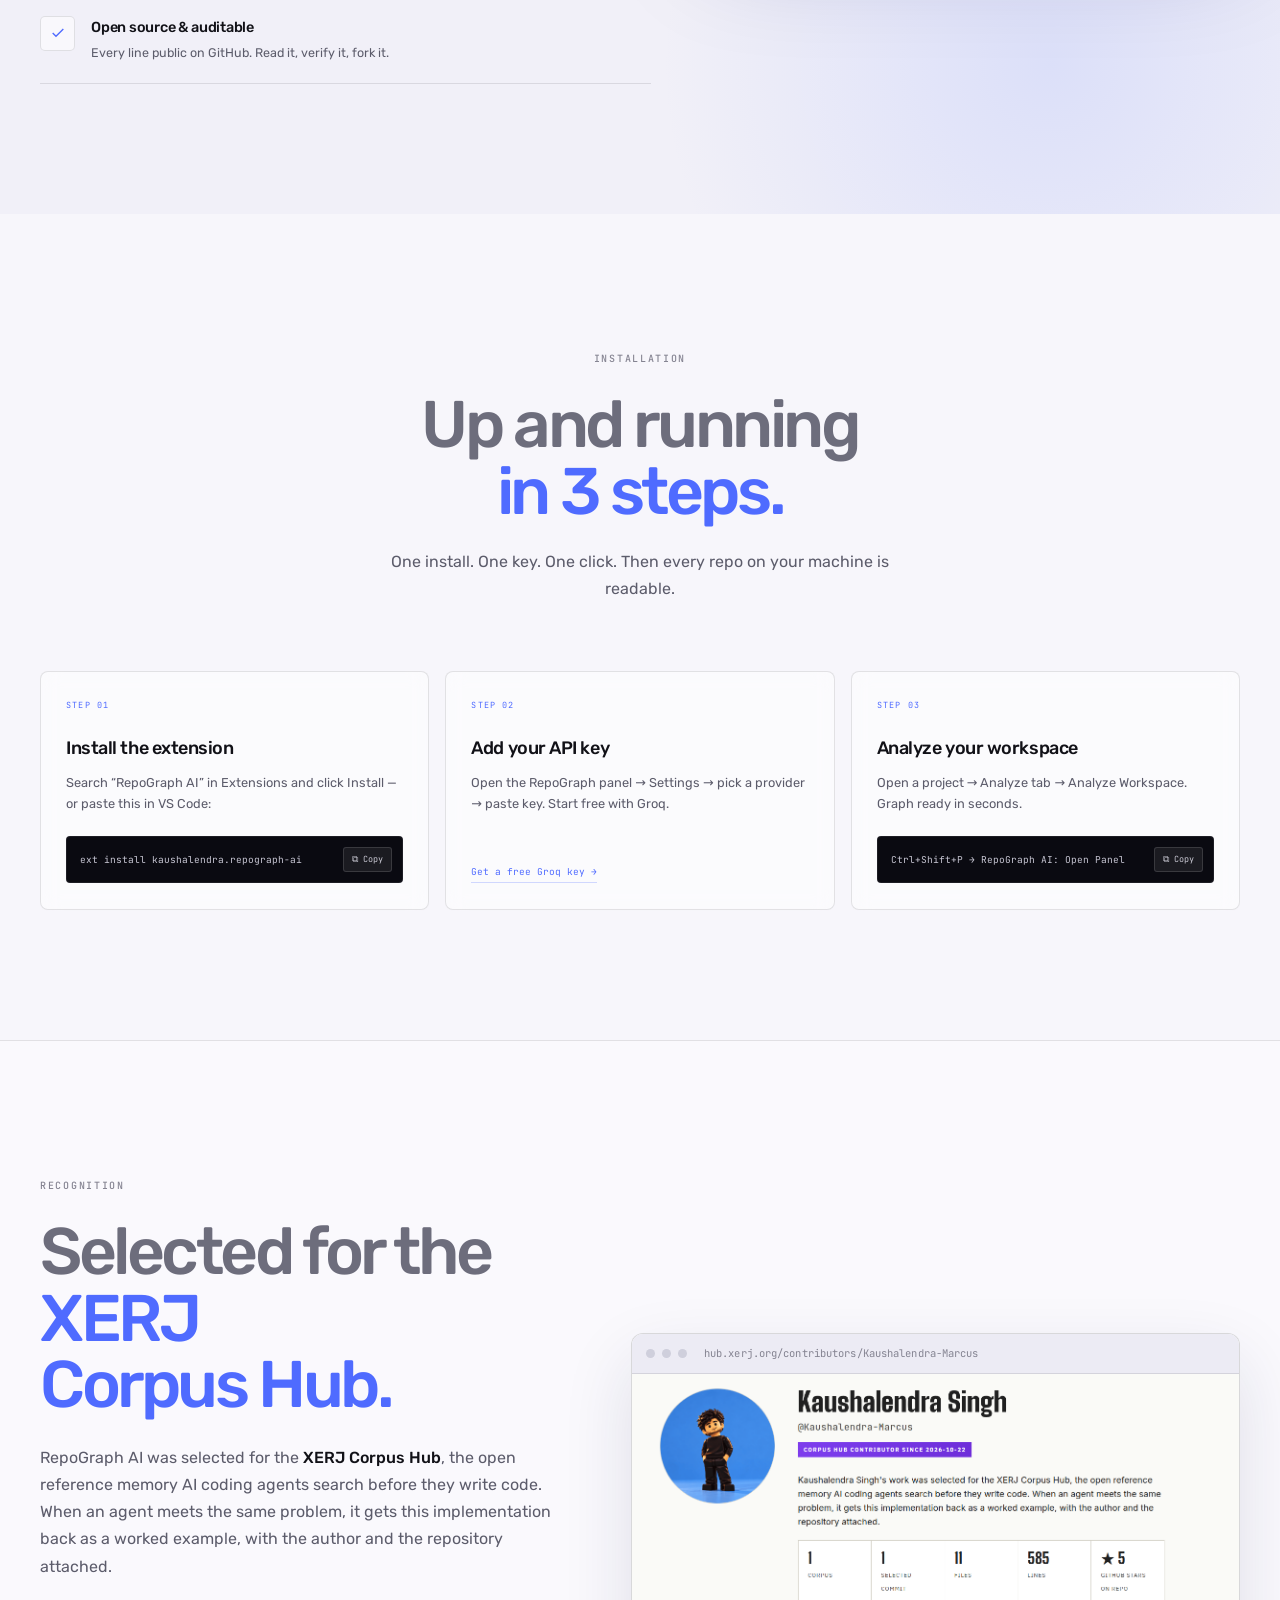
==== commit b6b61963: "add: product hunt live button added" ====
--- a/index.html
+++ b/index.html
@@ -110,7 +110,7 @@
     <link rel="manifest" href="/site.webmanifest" />
     <meta name="msapplication-TileColor" content="#4F6BFF" />
     <link rel="alternate" type="text/markdown" href="/llms.txt" title="RepoGraph AI — LLM context" />
-    <link rel="stylesheet" href="styles.css?v=15" />
+    <link rel="stylesheet" href="styles.css?v=16" />
   </head>
 
   <body id="top">
@@ -205,6 +205,13 @@
               <span>Flow diagrams are live — trace data file to file.</span>
               <span class="v2-arrow" aria-hidden="true">→</span>
             </a>
+            <div class="hero-ph-row">
+              <a class="hero-v2 hero-ph" href="https://www.producthunt.com/products/repograph-ai" target="_blank" rel="noopener">
+                <span class="v2-tag">Live</span>
+                <span>RepoGraph AI is on Product Hunt — come say hi.</span>
+                <span class="v2-arrow" aria-hidden="true">↗</span>
+              </a>
+            </div>
           </div>
 
           <div class="hero-visual">
@@ -1577,11 +1584,12 @@
             <div class="foot-socials">
               <a class="fsoc" href="https://github.com/Kaushalendra-Marcus/RepoGraph-AI" target="_blank" rel="noopener">GitHub ↗</a>
               <a class="fsoc" href="https://marketplace.visualstudio.com/items?itemName=kaushalendra.repograph-ai" target="_blank" rel="noopener">Marketplace ↗</a>
+              <a class="fsoc" href="https://www.producthunt.com/products/repograph-ai" target="_blank" rel="noopener">Product Hunt ↗</a>
               <a class="fsoc" href="mailto:yadavkausha4a5@gmail.com">Contact ↗</a>
             </div>
           </div>
           <div class="foot-col"><div class="foot-h">Product</div><ul><li><a href="#features">Features</a></li><li><a href="#demo">Live demo</a></li><li><a href="#compare">Compare</a></li><li><a href="#install">Install</a></li></ul></div>
-          <div class="foot-col"><div class="foot-h">Resources</div><ul><li><a href="https://marketplace.visualstudio.com/items?itemName=kaushalendra.repograph-ai" target="_blank" rel="noopener">Marketplace</a></li><li><a href="https://github.com/Kaushalendra-Marcus/RepoGraph-AI" target="_blank" rel="noopener">GitHub</a></li><li><a href="https://github.com/Kaushalendra-Marcus/RepoGraph-AI/blob/main/CHANGELOG.md" target="_blank" rel="noopener">Changelog</a></li><li><a href="https://github.com/Kaushalendra-Marcus/RepoGraph-AI/blob/main/CONTRIBUTING.md" target="_blank" rel="noopener">Contributing</a></li></ul></div>
+          <div class="foot-col"><div class="foot-h">Resources</div><ul><li><a href="https://marketplace.visualstudio.com/items?itemName=kaushalendra.repograph-ai" target="_blank" rel="noopener">Marketplace</a></li><li><a href="https://github.com/Kaushalendra-Marcus/RepoGraph-AI" target="_blank" rel="noopener">GitHub</a></li><li><a href="https://www.producthunt.com/products/repograph-ai" target="_blank" rel="noopener">Product Hunt</a></li><li><a href="https://github.com/Kaushalendra-Marcus/RepoGraph-AI/blob/main/CHANGELOG.md" target="_blank" rel="noopener">Changelog</a></li><li><a href="https://github.com/Kaushalendra-Marcus/RepoGraph-AI/blob/main/CONTRIBUTING.md" target="_blank" rel="noopener">Contributing</a></li></ul></div>
           <div class="foot-col"><div class="foot-h">Legal</div><ul><li><a href="https://github.com/Kaushalendra-Marcus/RepoGraph-AI/blob/main/LICENSE" target="_blank" rel="noopener">MIT License</a></li><li><a href="#privacy">Privacy</a></li><li><a href="mailto:yadavkausha4a5@gmail.com">Contact</a></li></ul></div>
         </div>
         <div class="foot-bottom"><div class="foot-copy">MIT © 2026 Kaushalendra Yadav · Built for developers</div><div class="foot-copy">repograph.kaushalendra.me</div><a class="to-top" href="#top">↑ Back to top</a></div>
--- a/styles.css
+++ b/styles.css
@@ -1269,3 +1269,8 @@
   .xerj-list li{font-size:14px}
   .xerj-code pre{font-size:10.5px;padding:44px 14px 14px}
 }
+
+/* Product Hunt pill (hero) */
+.hero-ph-row{margin-top:10px}
+.hero-ph .v2-tag{background:#ff6154;border-color:#ff6154;color:#fff}
+.hero-ph:hover .v2-tag{background:#ff7a6e;border-color:#ff7a6e}
